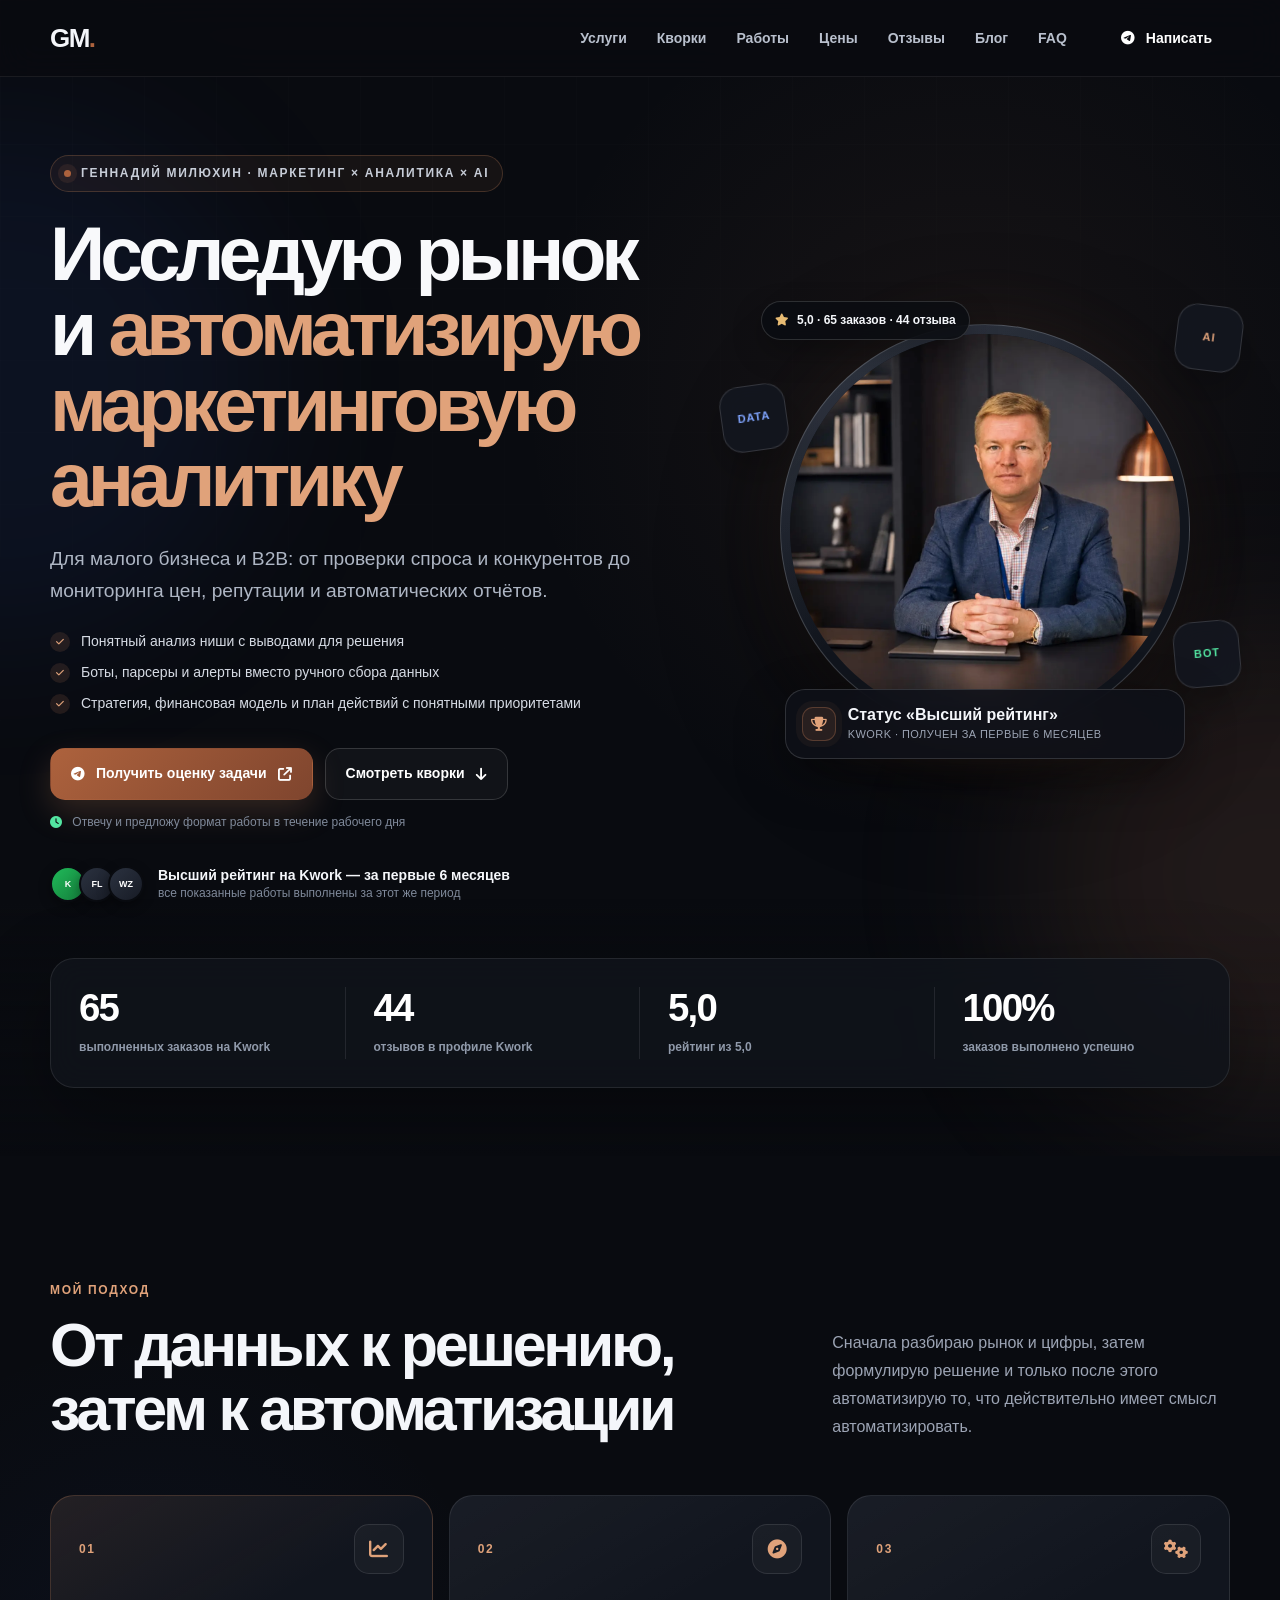
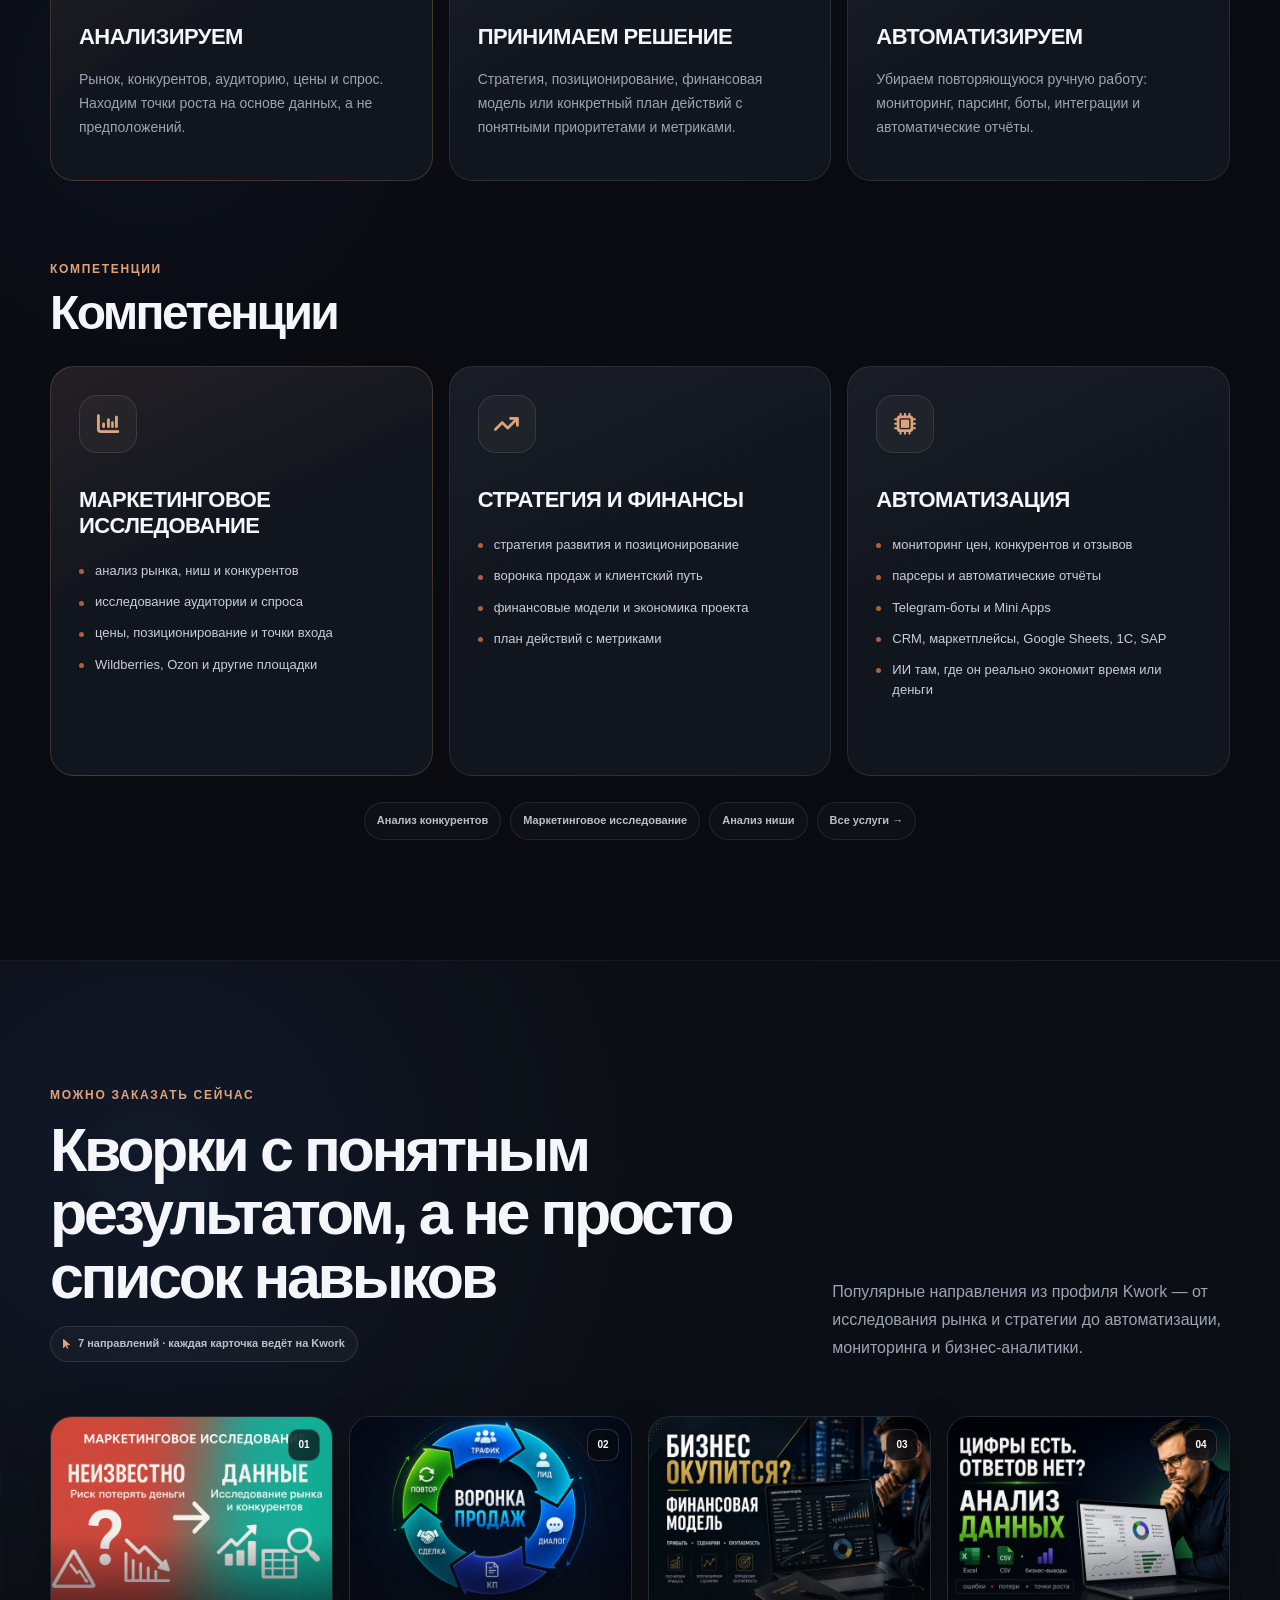
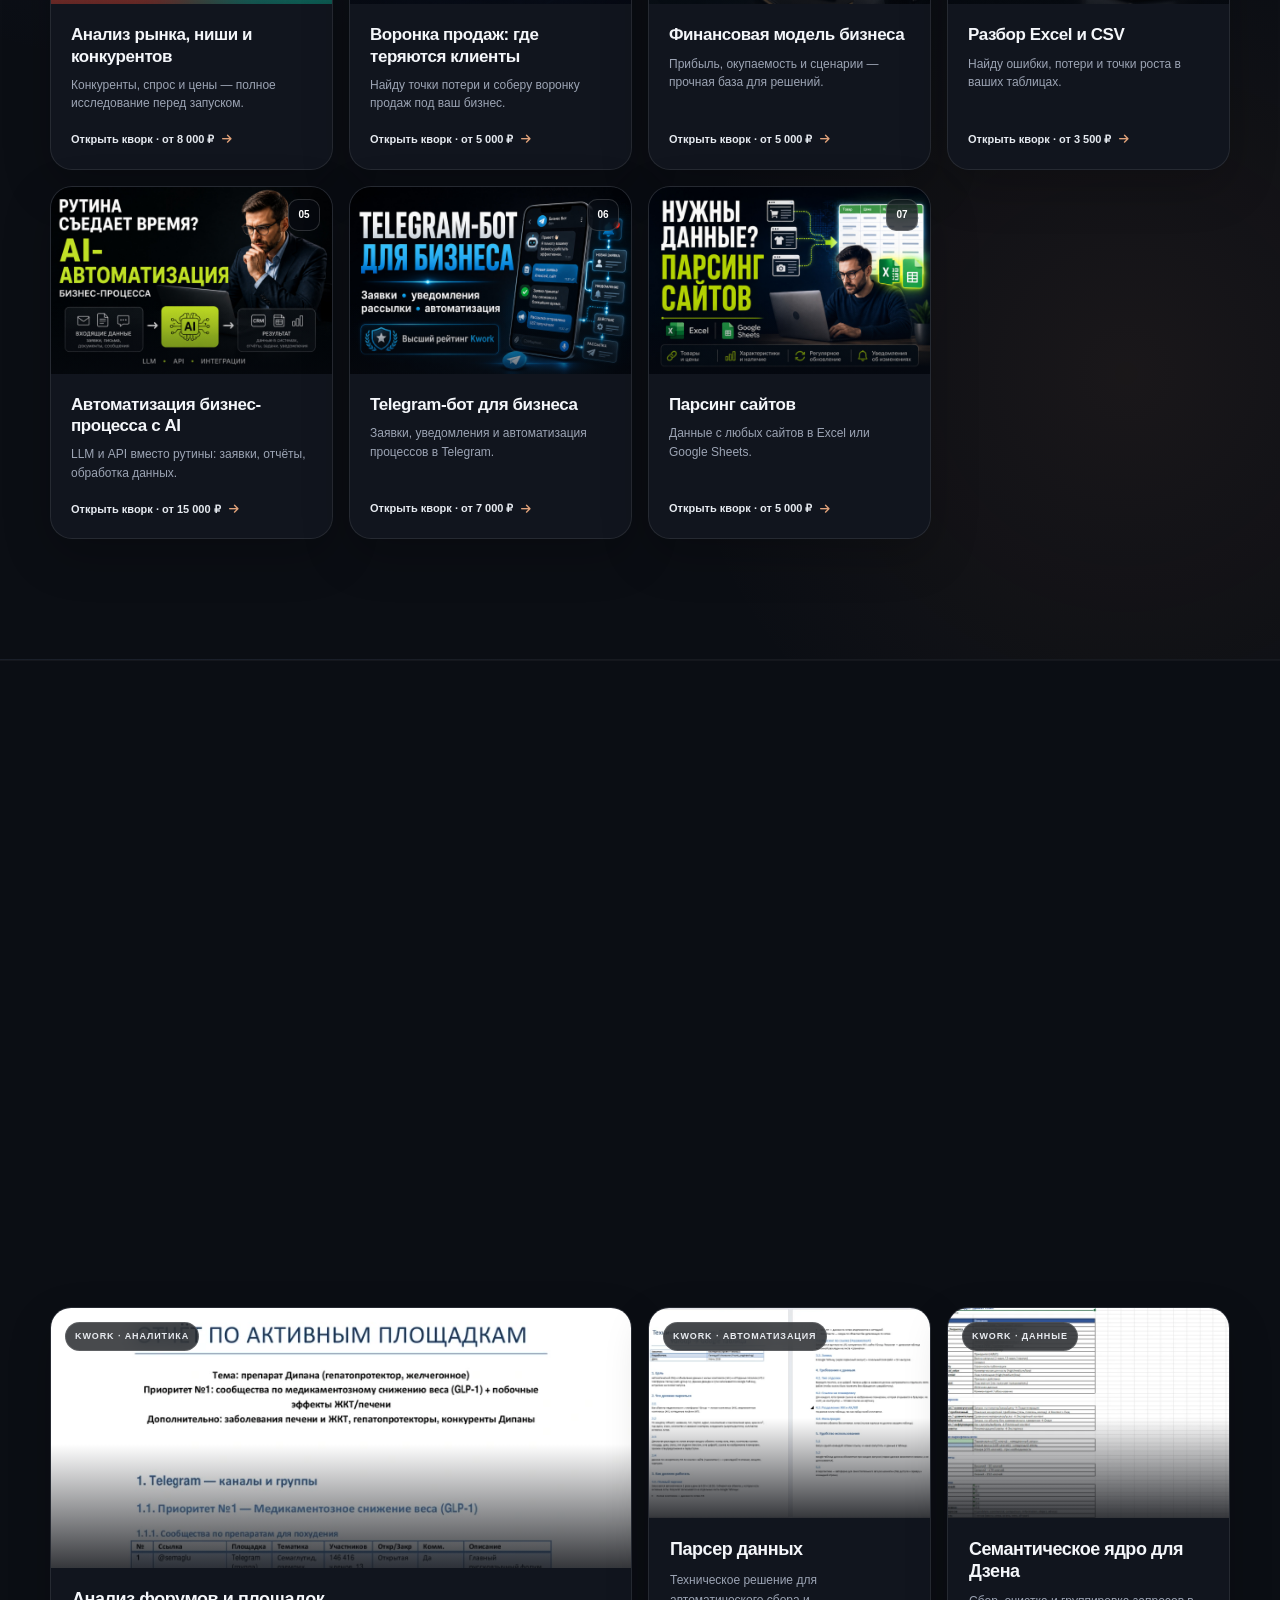
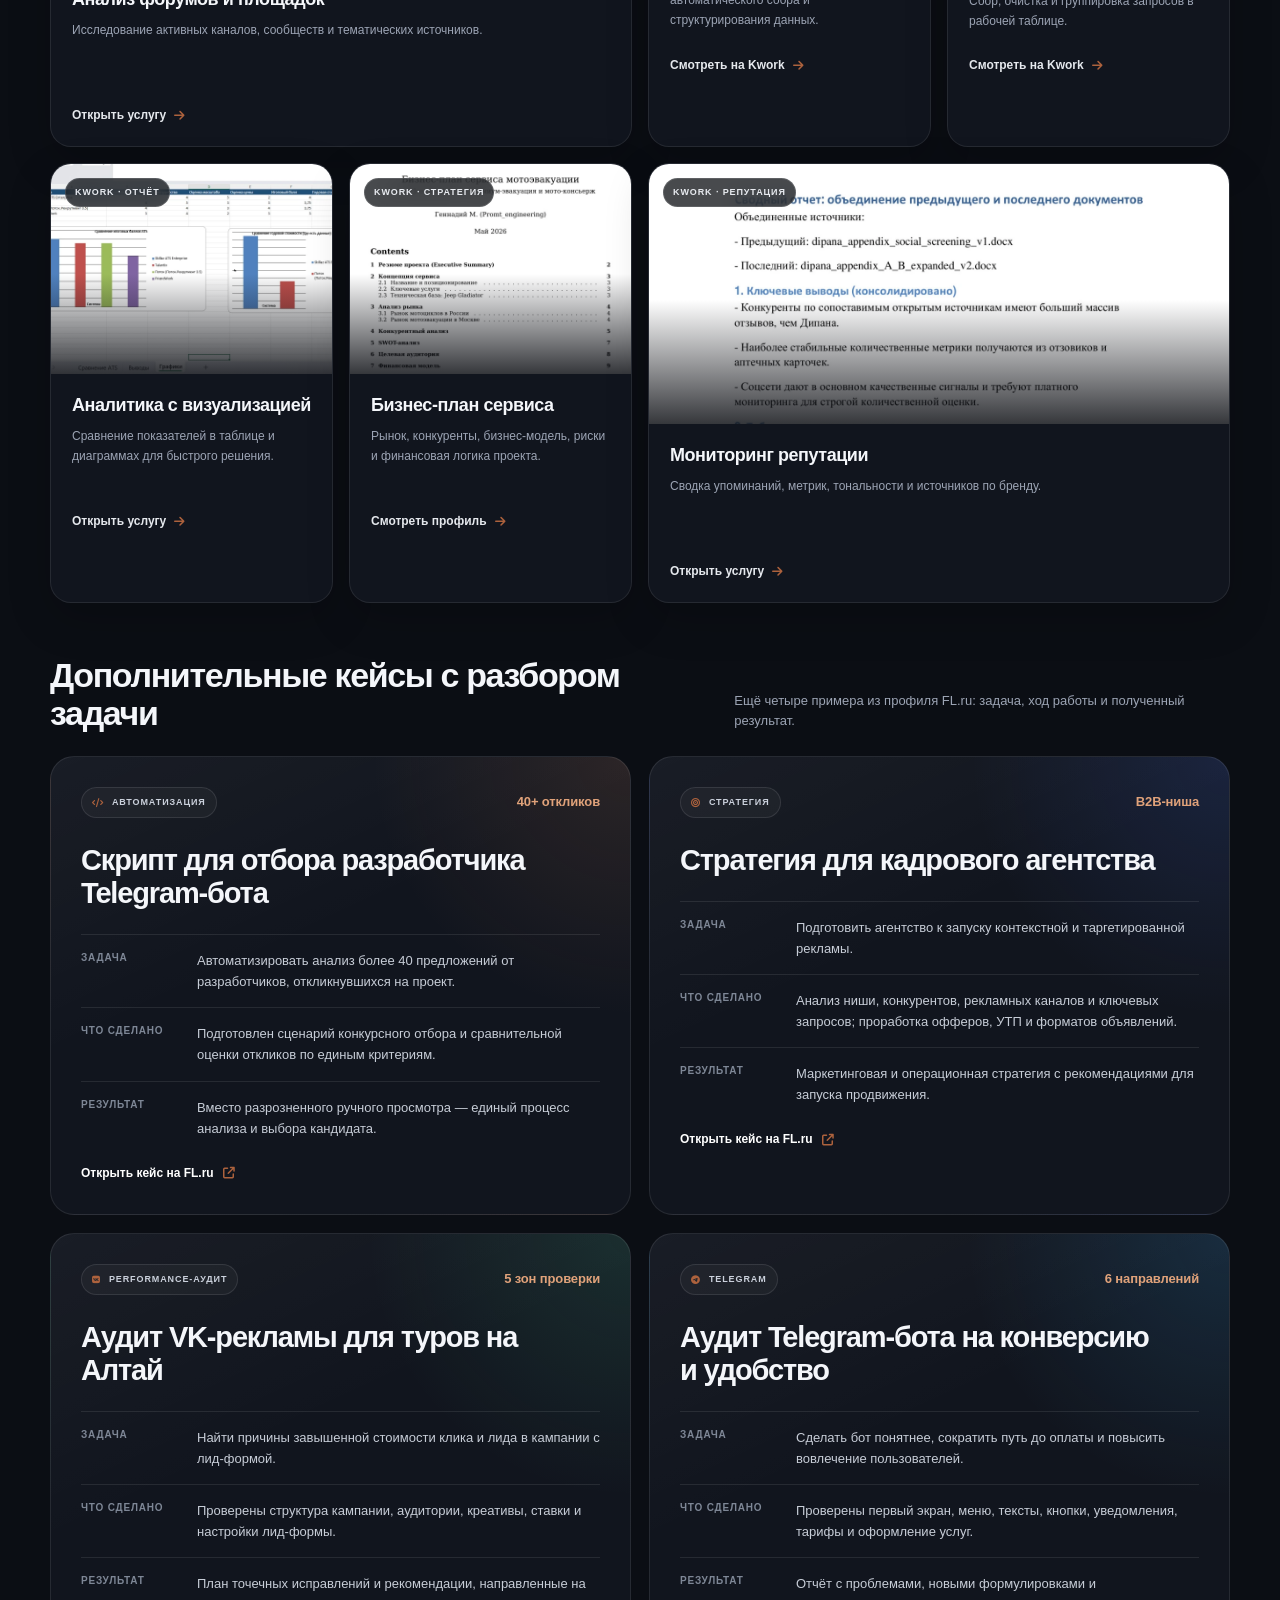
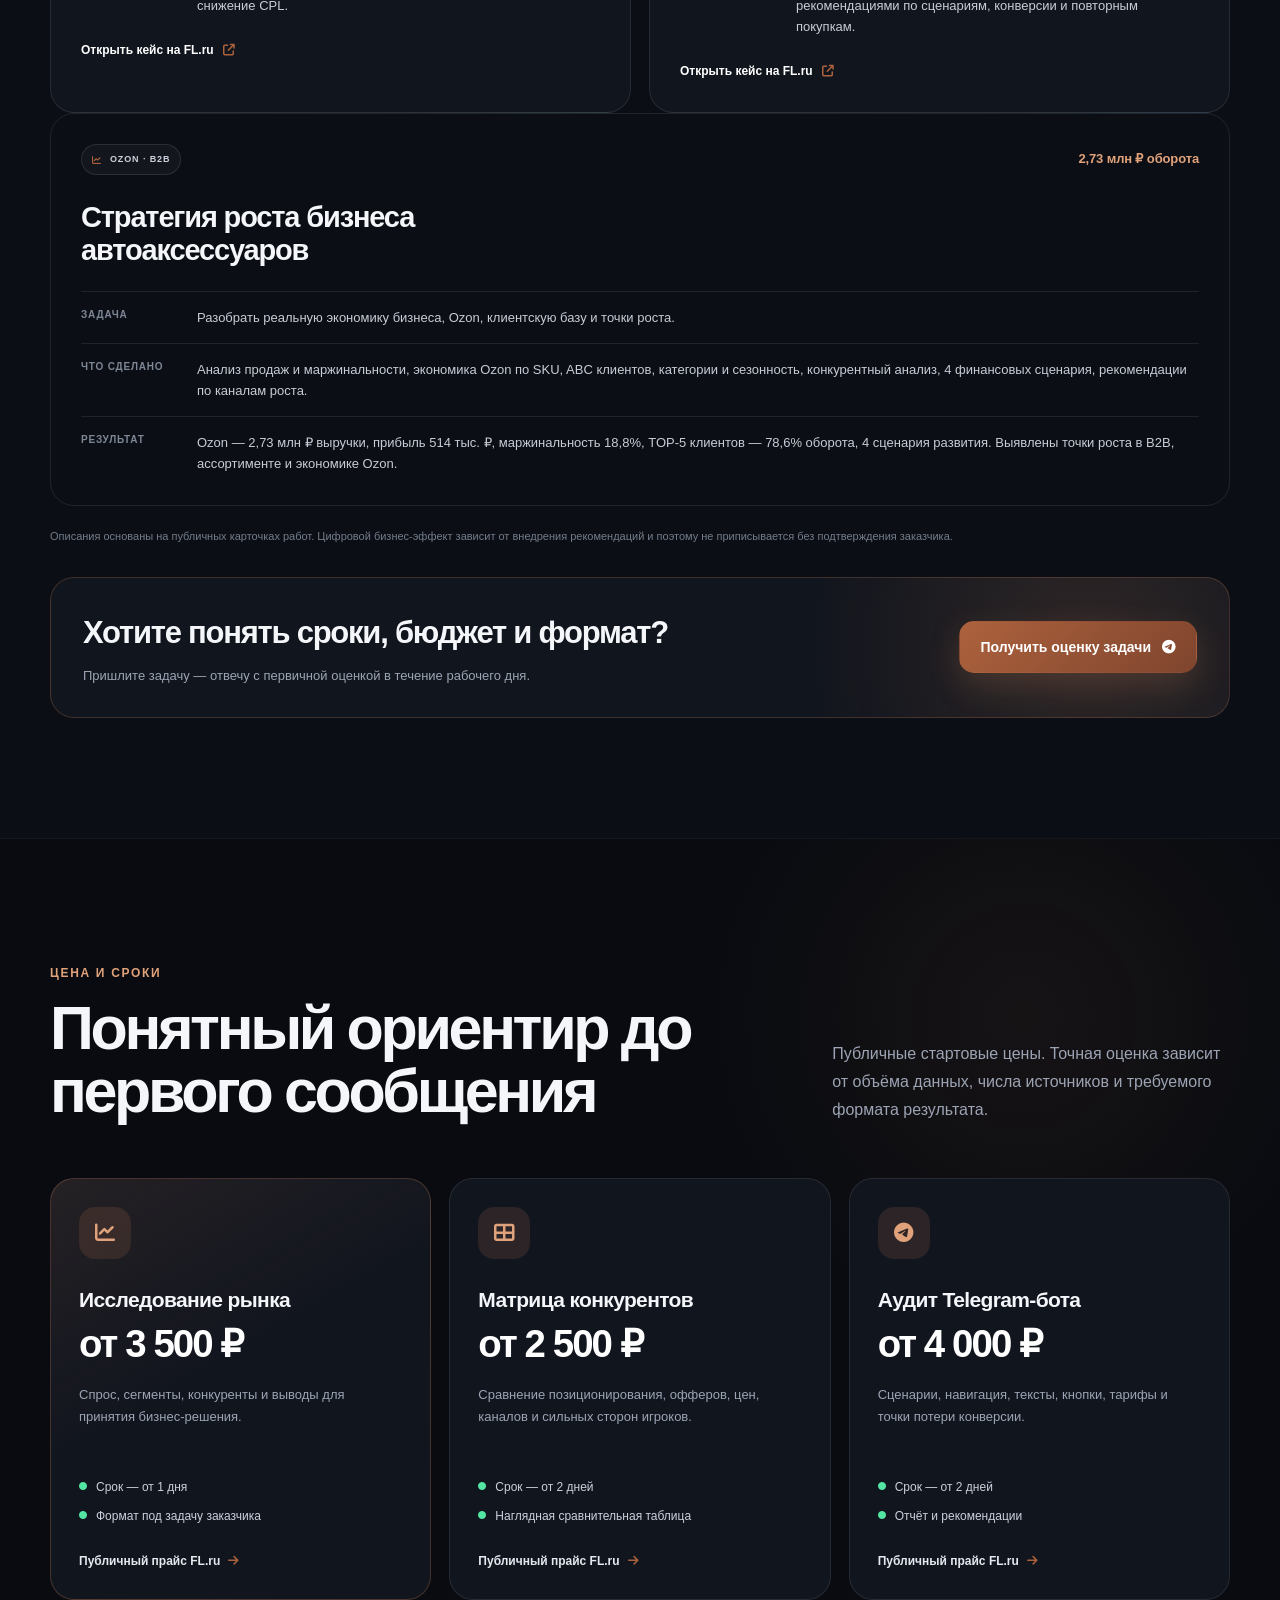
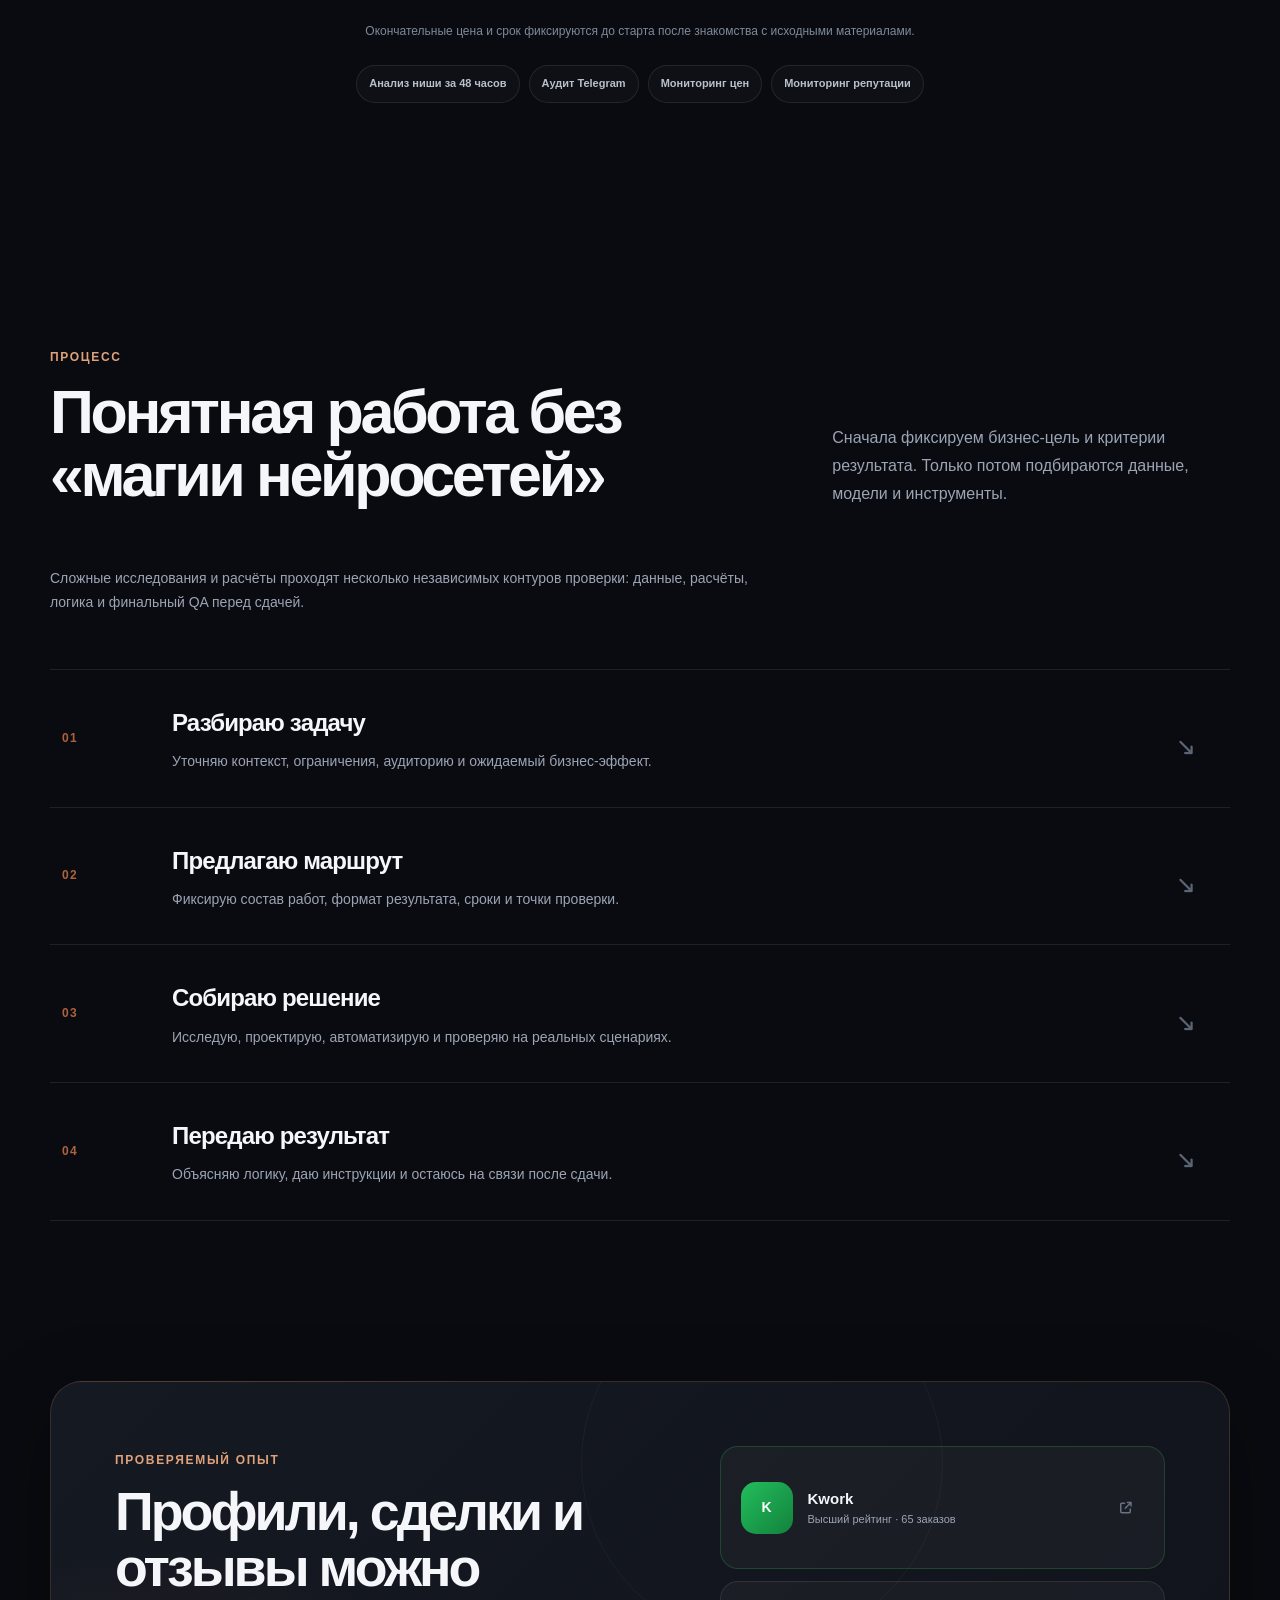
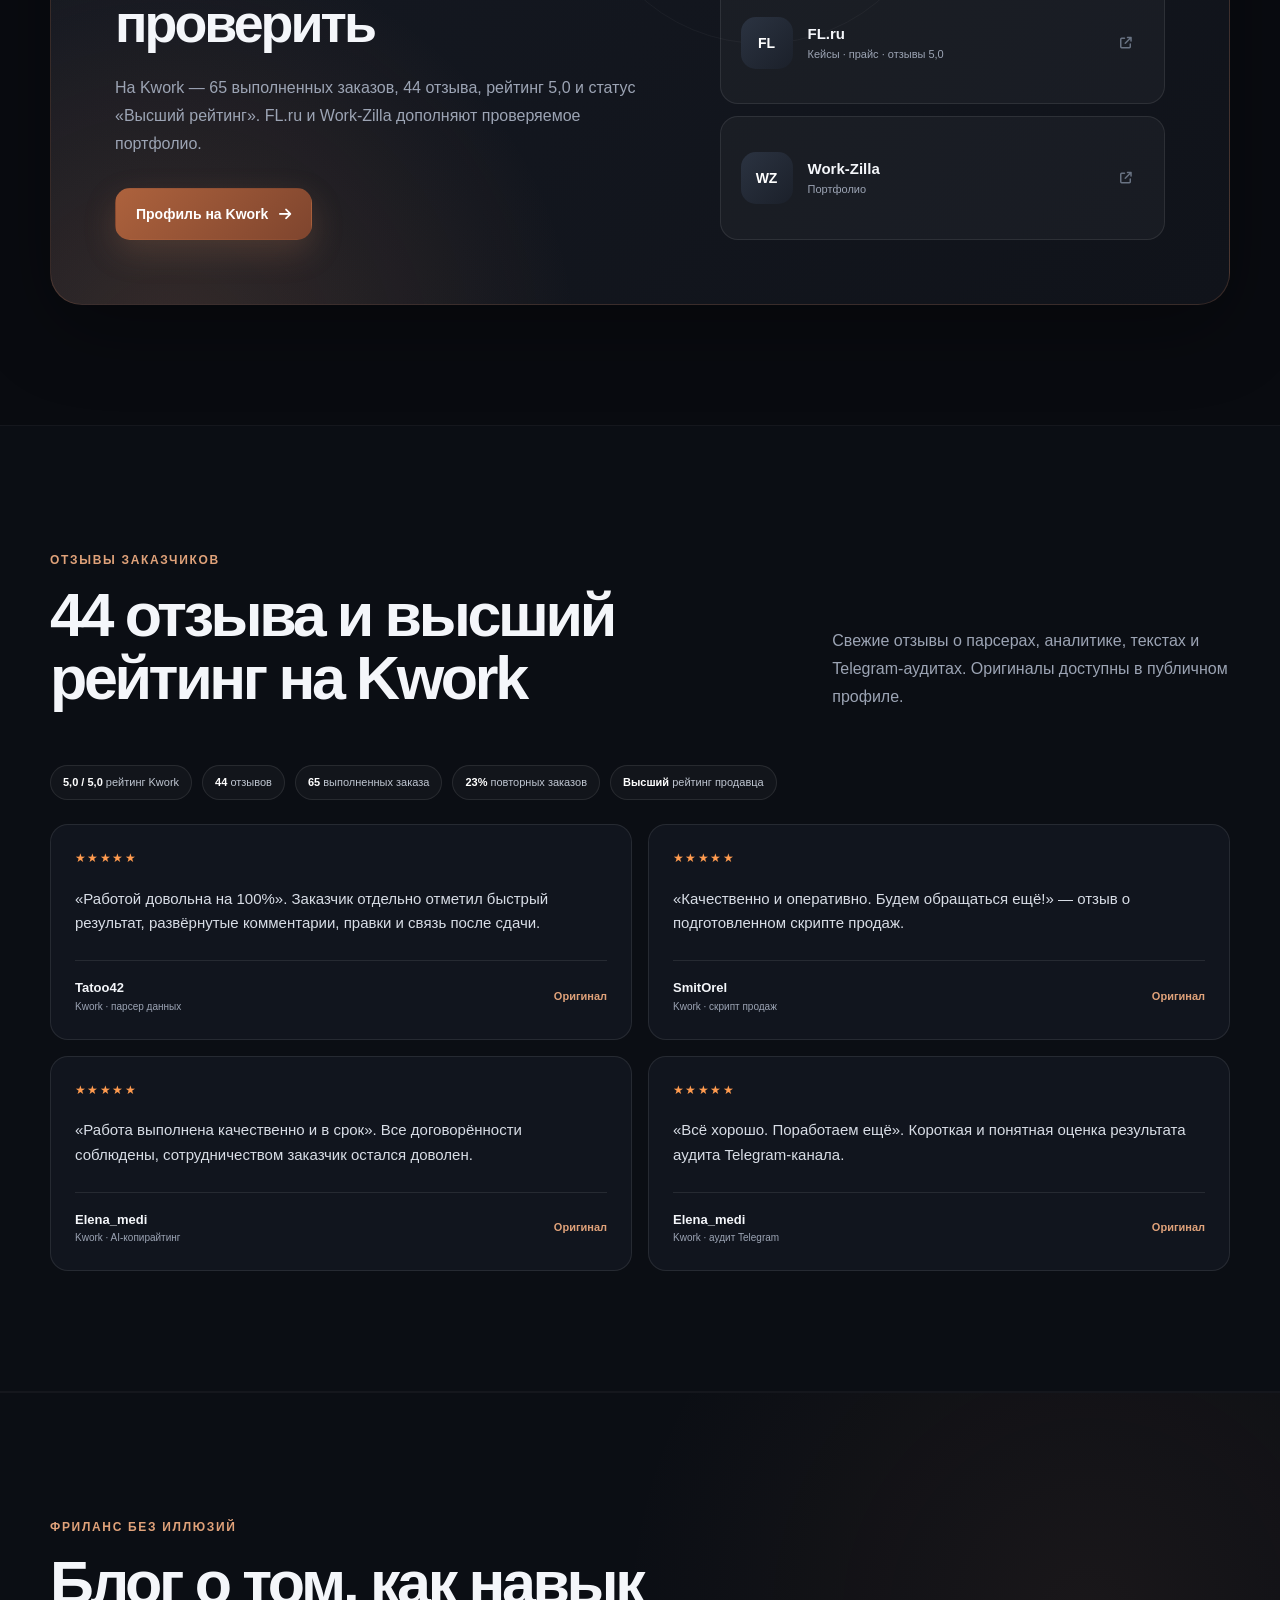
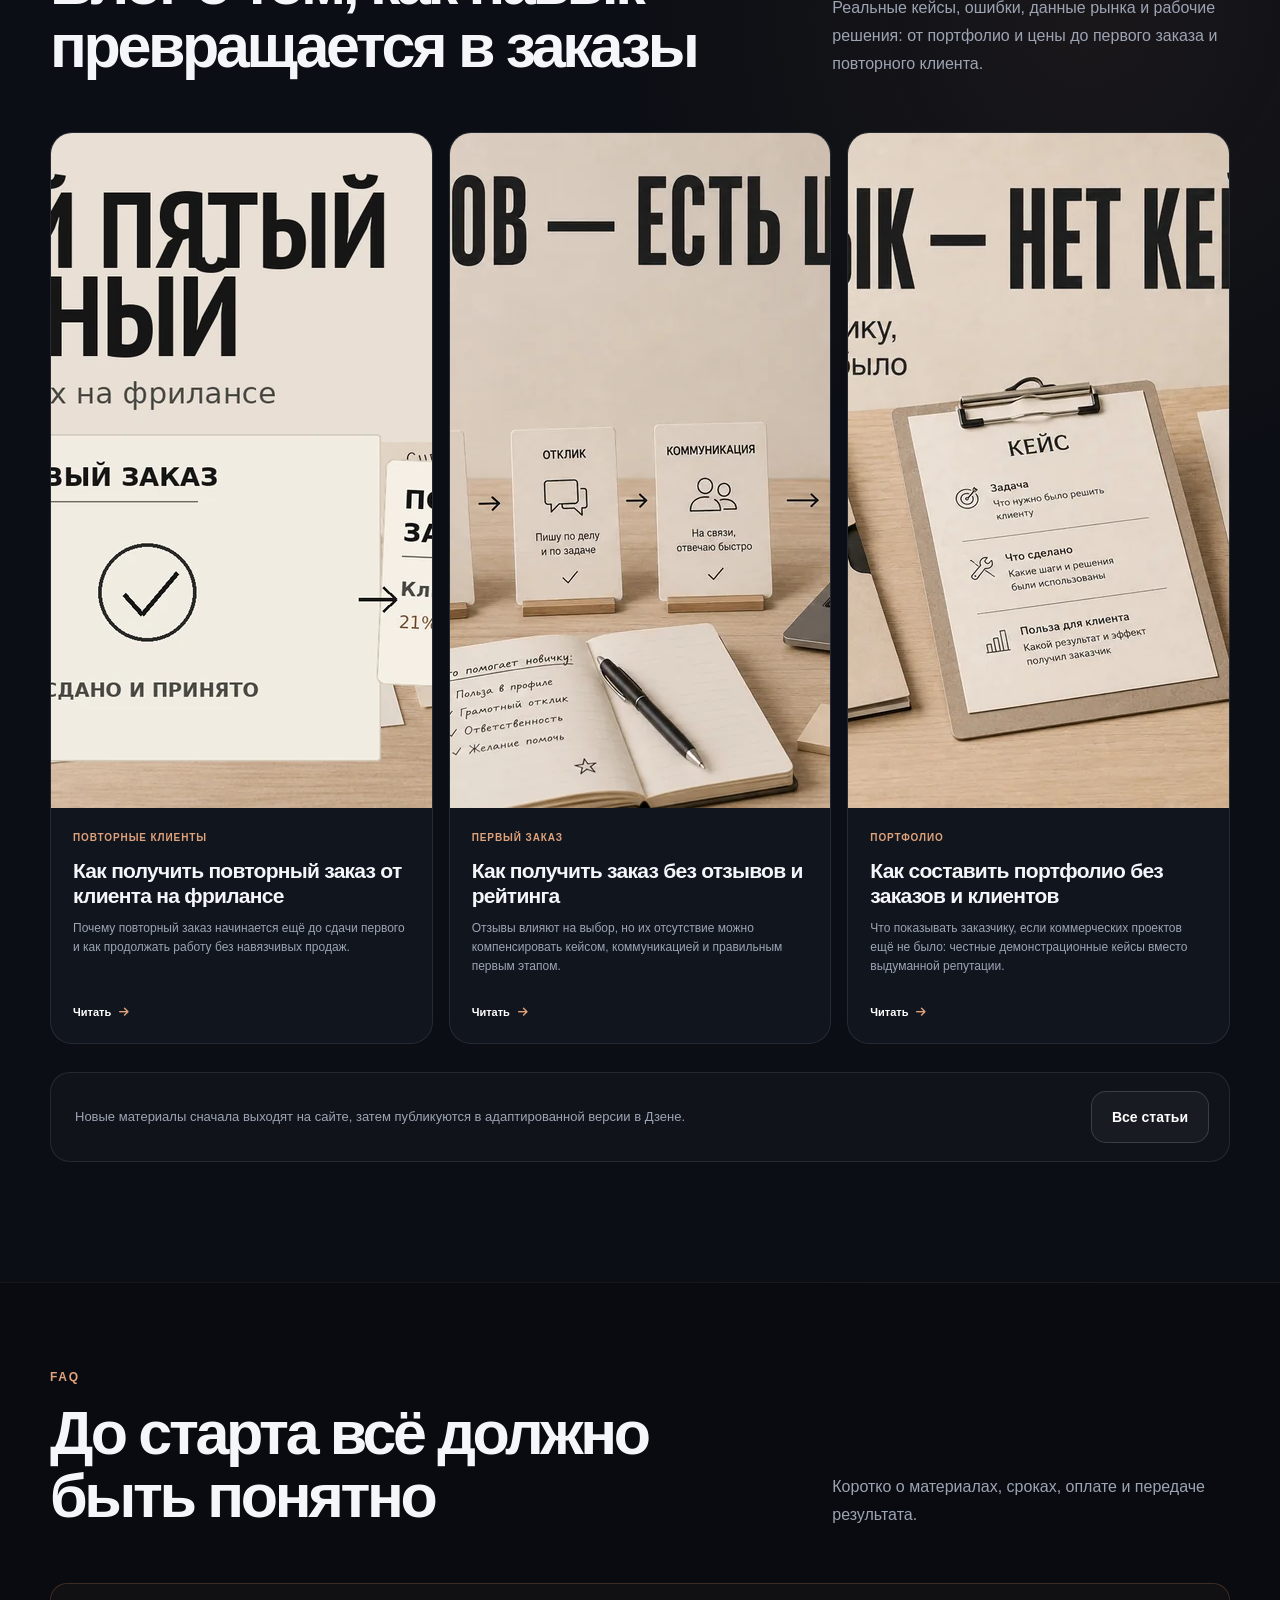
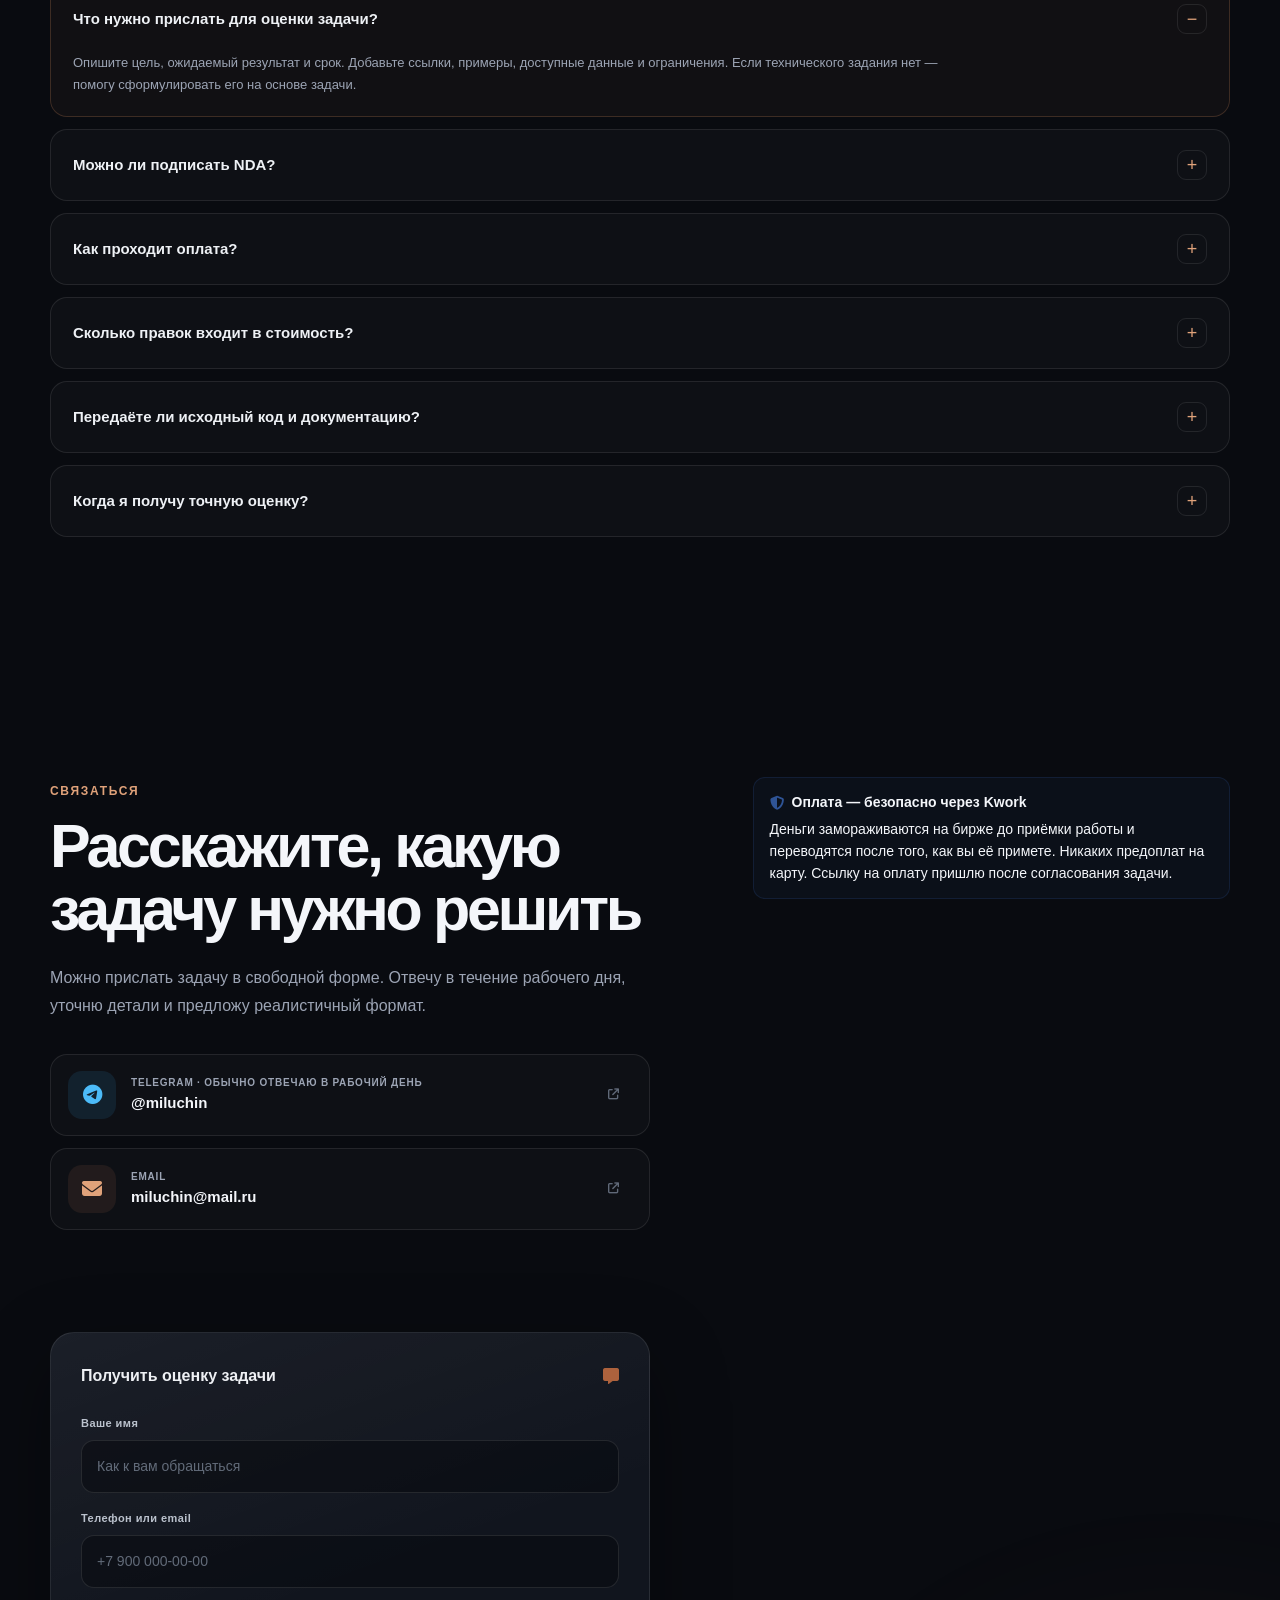
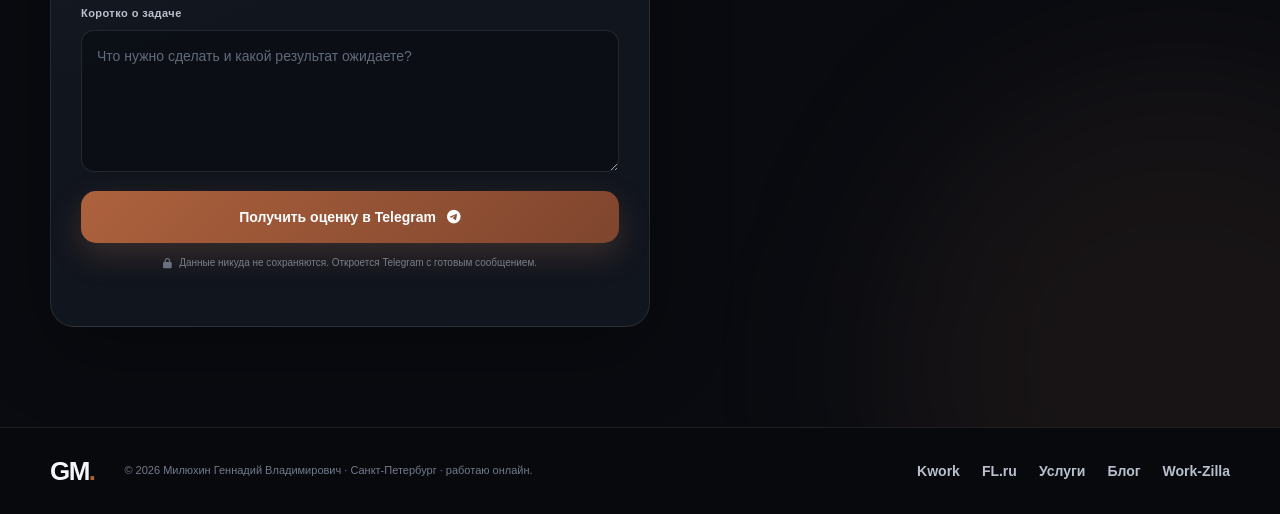
==== index.html @ 1085c8bd "milukhin.ru landing (GitHub Pages)" ====
<!DOCTYPE html>

<html lang="ru">
<head>
<meta charset="utf-8"/>
<meta content="width=device-width, initial-scale=1.0" name="viewport"/>
<link href="https://milukhin.ru/" rel="canonical"/>
<title>Геннадий Милюхин — маркетинговая аналитика и AI-автоматизация</title>
<meta content="Геннадий Милюхин, Санкт-Петербург: исследование рынка и автоматизация маркетинговой аналитики для малого бизнеса и B2B. Работаю онлайн по России." name="description"/>
<meta content="маркетолог аналитик, маркетинговое исследование, анализ конкурентов, анализ ниши, стратегия развития, финансовая модель, AI автоматизация, мониторинг цен, парсинг данных, Telegram боты" name="keywords"/>
<meta content="Милюхин Геннадий Владимирович" name="author"/>
<meta content="index, follow" name="robots"/>
<meta content="#090b10" name="theme-color"/>
<meta content="ru_RU" property="og:locale"/>
<meta content="website" property="og:type"/>
<meta content="Геннадий Милюхин — маркетинговая аналитика и AI-автоматизация" property="og:title"/>
<meta content="Исследую рынок, нахожу точки роста и автоматизирую сбор данных. Получите оценку задачи в течение рабочего дня." property="og:description"/>
<meta content="https://cdn-edge.kwork.ru/files/avatar/large/16/22369697-1.jpg?ver=1765003486" property="og:image"/>
<meta content="Геннадий Милюхин — маркетолог-аналитик и инженер по AI-автоматизации" property="og:image:alt"/>
<meta content="summary_large_image" name="twitter:card"/>
<meta content="Геннадий Милюхин — маркетинг и AI-автоматизация" name="twitter:title"/>
<meta content="Маркетинговые исследования, стратегия, финансовые модели и автоматизация для прикладных бизнес-задач." name="twitter:description"/>
<link href="data:image/svg+xml,%3Csvg xmlns='http://www.w3.org/2000/svg' viewBox='0 0 64 64'%3E%3Crect width='64' height='64' rx='16' fill='%230b0d12'/%3E%3Cpath d='M16 42V22h7.8l8.1 11.4L40 22h8v20h-7V31.8l-8.4 11.4h-1.7L23 31.9V42z' fill='%23f5f7fb'/%3E%3Ccircle cx='49' cy='17' r='6' fill='%23ad623d'/%3E%3C/svg%3E" rel="icon"/>
<link href="/vendor/fa/all.min.css" rel="stylesheet"/>
<!--
      Canonical и og:url добавляются автоматически после публикации по текущему
      HTTPS-адресу. Для аналитики укажите идентификаторы в SITE_ANALYTICS внизу.
    -->
<script type="application/ld+json">
{
  "@context": "https://schema.org",
  "@graph": [
    {
      "@type": "Person",
      "@id": "#gennady",
      "name": "Милюхин Геннадий Владимирович",
      "alternateName": "Геннадий М",
      "jobTitle": "Маркетолог-аналитик и инженер по AI-автоматизации",
      "email": "mailto:miluchin@mail.ru",
      "image": "https://cdn-edge.kwork.ru/files/avatar/large/16/22369697-1.jpg?ver=1765003486",
      "url": "https://milukhin.ru/",
      "homeLocation": {
        "@type": "Place",
        "name": "Санкт-Петербург"
      },
      "sameAs": [
        "https://kwork.ru/user/milukhin",
        "https://www.fl.ru/users/miluchin/portfolio/",
        "https://work-zilla.com/portfolio/XRFdPw?ref=9569496&sub=portfolio&tgref=9569496",
        "https://t.me/miluchin",
        "https://dzen.ru/id/6a1c74f768ef497e3aacd4bc"
      ],
      "knowsAbout": [
        "маркетинговая аналитика",
        "исследование рынка",
        "AI-автоматизация",
        "аудит Telegram",
        "мониторинг цен и репутации",
        "стратегия развития",
        "финансовое моделирование",
        "воронки продаж",
        "парсинг данных",
        "SEO-аналитика"
      ]
    },
    {
      "@type": "ProfessionalService",
      "@id": "#service",
      "name": "Маркетинговая аналитика и AI-автоматизация — Геннадий Милюхин",
      "provider": {"@id": "#gennady"},
      "url": "https://milukhin.ru/",
      "areaServed": "RU",
      "address": {
        "@type": "PostalAddress",
        "addressLocality": "Санкт-Петербург",
        "addressCountry": "RU"
      },
      "aggregateRating": {
        "@type": "AggregateRating",
        "ratingValue": "5.0",
        "bestRating": "5",
        "ratingCount": "44",
        "reviewCount": "44"
      },
      "priceRange": "₽₽",
      "serviceType": [
        "Анализ ниш и конкурентов",
        "Автоматизация маркетинговой аналитики",
        "Аудит Telegram",
        "Стратегия развития и финансовое моделирование",
        "Telegram-боты и Mini Apps",
        "Мониторинг цен и репутации",
        "Парсинг и сбор данных"
      ],
      "makesOffer": [
        {"@type": "Offer", "name": "Анализ конкурентов для бизнеса", "url": "https://milukhin.ru/services/competitor-analysis/"},
        {"@type": "Offer", "name": "Маркетинговое исследование рынка", "url": "https://milukhin.ru/services/marketing-research/"},
        {"@type": "Offer", "name": "Анализ ниши перед запуском", "url": "https://milukhin.ru/services/niche-analysis/"},
        {"@type": "Offer", "name": "Аудит Telegram-канала", "url": "https://kwork.ru/user/milukhin"},
        {"@type": "Offer", "name": "Мониторинг цен конкурентов", "url": "https://kwork.ru/user/milukhin"},
        {"@type": "Offer", "name": "Мониторинг репутации", "url": "https://kwork.ru/user/milukhin"}
      ]
    },
    {
      "@type": "WebSite",
      "@id": "#website",
      "url": "https://milukhin.ru/",
      "name": "Геннадий Милюхин — маркетинговая аналитика и AI-автоматизация",
      "description": "Исследую рынок, нахожу точки роста и автоматизирую сбор данных для малого бизнеса и B2B.",
      "inLanguage": "ru-RU",
      "publisher": {"@id": "#gennady"}
    }
  ]
}
    </script>
<style>:root{--bg:#090b10;--bg-soft:#0d1017;--panel:#11151e;--panel-strong:#151a24;--line:rgba(255,255,255,0.09);--line-strong:rgba(255,255,255,0.15);--text:#f4f6fa;--muted:#9ca4b4;--accent:#ad623d;--accent-deep:#7f452e;--accent-bright:#e0a27a;--accent-soft:rgba(201,130,89,0.14);--green:#53e6a2;--shell:1180px;--radius-xl:32px;--radius-lg:24px;--radius-md:18px;--shadow:0 24px 80px rgba(0,0,0,0.32);}*{box-sizing:border-box;}html{scroll-behavior:smooth;scroll-padding-top:88px;}body{margin:0;min-width:320px;overflow-x:hidden;background:var(--bg);color:var(--text);font-family:"Segoe UI Variable","Segoe UI",Inter,Arial,sans-serif;font-size:16px;line-height:1.6;text-rendering:optimizeLegibility;}body::selection{background:var(--accent);color:#fff;}a{color:inherit;text-decoration:none;}button,input,textarea{font:inherit;}button,a{-webkit-tap-highlight-color:transparent;}.shell{width:min(calc(100% - 40px),var(--shell));margin-inline:auto;}.skip-link{position:fixed;top:12px;left:12px;z-index:200;transform:translateY(-150%);border-radius:12px;background:#fff;color:#111;padding:12px 16px;font-weight:700;transition:transform 0.2s ease;}.skip-link:focus{transform:translateY(0);}.site-header{position:fixed;inset:0 0 auto;z-index:100;border-bottom:1px solid rgba(255,255,255,0.07);background:rgba(9,11,16,0.78);backdrop-filter:blur(18px);}.nav-wrap{min-height:76px;display:flex;align-items:center;gap:32px;}.brand{display:inline-flex;align-items:baseline;color:var(--text);font-size:26px;font-weight:850;letter-spacing:-0.06em;line-height:1;}.brand span{color:var(--accent);}.nav-links{display:flex;align-items:center;gap:30px;margin-left:auto;}.nav-links a,.footer-links a{position:relative;color:#b9c0cd;font-size:14px;font-weight:650;transition:color 0.25s ease;}.nav-links a::after,.footer-links a::after{position:absolute;right:0;bottom:-7px;left:0;height:1px;content:"";transform:scaleX(0);background:var(--accent);transform-origin:right;transition:transform 0.25s ease;}.nav-links a:hover,.footer-links a:hover{color:#fff;}.nav-links a:hover::after,.footer-links a:hover::after{transform:scaleX(1);transform-origin:left;}.menu-toggle{display:none;width:46px;height:46px;align-items:center;justify-content:center;border:1px solid var(--line);border-radius:14px;background:var(--panel);color:#fff;cursor:pointer;}.button{position:relative;isolation:isolate;min-height:52px;display:inline-flex;align-items:center;justify-content:center;gap:11px;overflow:hidden;border:1px solid transparent;border-radius:15px;padding:0 20px;color:#fff;font-size:14px;font-weight:750;cursor:pointer;transition:transform 0.25s ease,border-color 0.25s ease,background 0.25s ease,box-shadow 0.25s ease;}.button::before{position:absolute;z-index:-1;top:0;bottom:0;left:-45%;width:35%;content:"";transform:skewX(-18deg);background:linear-gradient( 90deg,transparent,rgba(255,255,255,0.22),transparent );transition:left 0.5s ease;}.button:hover::before{left:120%;}.button:hover{transform:translateY(-3px);}.button:focus-visible,.nav-links a:focus-visible,.contact-card:focus-visible,.work-card:focus-visible,.platform-card:focus-visible{outline:3px solid rgba(201,130,89,0.42);outline-offset:4px;}.button-primary{background:linear-gradient(135deg,var(--accent),var(--accent-deep));box-shadow:0 12px 32px rgba(201,130,89,0.22);}.button-primary:hover{box-shadow:0 16px 42px rgba(201,130,89,0.32);}.button-ghost{border-color:var(--line-strong);background:rgba(255,255,255,0.035);}.button-ghost:hover{border-color:rgba(201,130,89,0.5);background:var(--accent-soft);}.button-small{min-height:44px;padding-inline:17px;}.nav-cta{margin-left:4px;}.hero{position:relative;overflow:clip;min-height:100svh;padding:155px 0 68px;background:linear-gradient(180deg,rgba(9,11,16,0) 78%,var(--bg) 100%),radial-gradient(circle at 75% 35%,rgba(201,130,89,0.08),transparent 36%);}.hero-grid{position:absolute;inset:0;opacity:0.16;background-image:linear-gradient(rgba(255,255,255,0.065) 1px,transparent 1px),linear-gradient(90deg,rgba(255,255,255,0.065) 1px,transparent 1px);background-size:72px 72px;mask-image:linear-gradient(to bottom,black 0%,transparent 78%);}.hero-glow{position:absolute;border-radius:999px;filter:blur(1px);pointer-events:none;}.hero-glow-one{top:120px;left:-260px;width:520px;height:520px;background:rgba(58,106,255,0.075);filter:blur(80px);}.hero-glow-two{right:-230px;bottom:40px;width:480px;height:480px;background:rgba(201,130,89,0.12);filter:blur(90px);}.hero-layout{position:relative;z-index:1;display:grid;grid-template-columns:minmax(0,1.1fr) minmax(380px,0.9fr);align-items:center;gap:clamp(44px,7vw,100px);}.hero-copy{max-width:700px;}.eyebrow,.section-kicker{color:#c7cdd8;font-size:12px;font-weight:800;letter-spacing:0.14em;text-transform:uppercase;}.eyebrow{width:fit-content;display:inline-flex;align-items:center;gap:10px;border:1px solid rgba(201,130,89,0.26);border-radius:999px;background:rgba(201,130,89,0.07);padding:8px 13px;}.eyebrow-dot{width:7px;height:7px;border-radius:50%;background:var(--accent);box-shadow:0 0 0 6px rgba(201,130,89,0.1);}.hero h1{max-width:780px;margin:24px 0 0;color:#f8f9fb;font-size:clamp(46px,6vw,79px);font-weight:820;hyphens:auto;letter-spacing:-0.065em;line-height:0.98;overflow-wrap:break-word;}.hero h1 span{color:var(--accent-bright);}.hero-lead{max-width:650px;margin:26px 0 0;color:#aeb6c4;font-size:clamp(17px,1.5vw,20px);line-height:1.65;}.hero-results{max-width:650px;display:grid;gap:10px;margin:24px 0 0;padding:0;list-style:none;}.hero-results li{display:flex;align-items:flex-start;gap:11px;color:#d6dbe4;font-size:14px;line-height:1.5;}.hero-results i{width:20px;height:20px;display:grid;place-items:center;flex:0 0 auto;margin-top:1px;border-radius:50%;background:var(--accent-soft);color:var(--accent-bright);font-size:9px;}.hero-actions{display:flex;flex-wrap:wrap;gap:12px;margin-top:34px;}.response-note{margin:13px 0 0;color:#7f899a;font-size:12px;}.response-note i{margin-right:7px;color:var(--green);}.hero-proof{display:flex;align-items:center;gap:14px;margin-top:34px;}.avatars{display:flex;}.avatars span{width:36px;height:36px;display:grid;place-items:center;margin-left:-7px;border:2px solid var(--bg);border-radius:50%;background:linear-gradient(135deg,#2b3240,#171b25);color:#fff;font-size:9px;font-weight:850;box-shadow:0 4px 12px rgba(0,0,0,0.35);}.avatars span:first-child{margin-left:0;background:linear-gradient(135deg,#20ba59,#147d3b);}.hero-proof p{margin:0;display:flex;flex-direction:column;color:#7f899a;font-size:12px;line-height:1.4;}.hero-proof strong{color:#f5f7fb;font-size:14px;}.profile-stage{position:relative;min-height:500px;display:grid;place-items:center;}.stage-orbit{display:none;}.stage-orbit-one{width:450px;height:450px;animation:spin 34s linear infinite;}.stage-orbit-two{width:340px;height:340px;border-style:dashed;border-color:rgba(201,130,89,0.22);animation:spin-reverse 26s linear infinite;}.portrait-shell{position:relative;width:min(100%,410px);aspect-ratio:1 / 1;border:1px solid rgba(255,255,255,0.18);border-radius:50%;background:linear-gradient(145deg,rgba(255,255,255,0.07),transparent 52%),linear-gradient(160deg,#252b38,#11151d 60%);padding:9px;box-shadow:0 35px 110px rgba(0,0,0,0.55),0 0 70px rgba(201,130,89,0.09);}.portrait-shell::after{position:absolute;right:46px;bottom:-14px;left:46px;height:30px;content:"";border-radius:50%;background:rgba(201,130,89,0.26);filter:blur(20px);}.portrait-placeholder{position:relative;width:100%;height:100%;display:grid;place-items:center;overflow:hidden;border-radius:inherit;background:radial-gradient(circle at 50% 32%,rgba(201,130,89,0.16),transparent 28%),repeating-linear-gradient( 135deg,transparent 0 16px,rgba(255,255,255,0.018) 16px 17px ),#121721;}.portrait-photo{position:absolute;inset:0;z-index:2;width:100%;height:100%;object-fit:cover;object-position:center;filter:saturate(0.92) contrast(1.03);}.portrait-fallback{transform:translateY(20px);color:#727b8c;font-size:150px;filter:drop-shadow(0 20px 35px rgba(0,0,0,0.55));}.orbit-chip{position:absolute;z-index:3;width:66px;height:66px;display:grid;place-items:center;border:1px solid rgba(255,255,255,0.14);border-radius:20px;background:rgba(18,22,31,0.84);color:#fff;font-size:11px;font-weight:850;letter-spacing:0.08em;backdrop-filter:blur(14px);box-shadow:0 18px 45px rgba(0,0,0,0.3);}.orbit-ai{top:26px;right:-12px;color:var(--accent-bright);transform:rotate(7deg);}.orbit-data{top:106px;left:-18px;color:#80a5ff;transform:rotate(-8deg);}.orbit-bot{right:-10px;bottom:92px;color:var(--green);transform:rotate(-5deg);}.profile-card{position:absolute;z-index:4;bottom:20px;left:50%;width:min(400px,calc(100% - 40px));display:flex;align-items:center;gap:12px;transform:translateX(-50%);border:1px solid rgba(255,255,255,0.14);border-radius:20px;background:rgba(14,17,24,0.88);padding:14px 16px;backdrop-filter:blur(18px);box-shadow:0 18px 50px rgba(0,0,0,0.4);}.profile-online{width:12px;height:12px;flex:0 0 auto;border:3px solid #184130;border-radius:50%;background:var(--green);box-shadow:0 0 0 6px rgba(83,230,162,0.09);}.profile-online-static{width:34px;height:34px;display:grid;place-items:center;flex:0 0 auto;border:1px solid rgba(201,130,89,0.3);border-radius:11px;background:var(--accent-soft);color:var(--accent-bright);box-shadow:0 0 0 6px rgba(201,130,89,0.06);}.profile-online-static::before{content:"\f091";font-family:"Font Awesome 6 Free";font-size:14px;font-weight:900;}.profile-card div{display:flex;flex-direction:column;min-width:0;}.profile-card strong{font-size:16px;line-height:1.35;}.profile-card span:last-child{overflow:hidden;color:var(--muted);font-size:11px;letter-spacing:0.04em;text-overflow:ellipsis;text-transform:uppercase;white-space:nowrap;}.profile-rating{position:absolute;z-index:5;top:22px;left:22px;display:inline-flex;align-items:center;gap:8px;border:1px solid rgba(255,255,255,0.14);border-radius:999px;background:rgba(10,13,18,0.82);padding:9px 13px;color:#f4f6fa;font-size:12px;font-weight:800;backdrop-filter:blur(14px);box-shadow:0 12px 30px rgba(0,0,0,0.28);}.profile-rating i{color:#e7bb73;}.stats-panel{position:relative;z-index:2;display:grid;grid-template-columns:repeat(4,1fr);margin-top:56px;border:1px solid var(--line);border-radius:var(--radius-lg);background:rgba(16,20,28,0.82);backdrop-filter:blur(16px);box-shadow:var(--shadow);}.stat{position:relative;min-height:128px;display:flex;flex-direction:column;justify-content:center;padding:22px 28px;}.stat:not(:last-child)::after{position:absolute;top:28px;right:0;bottom:28px;width:1px;content:"";background:var(--line);}.stat strong{color:#fff;font-size:clamp(31px,3vw,42px);font-weight:820;letter-spacing:-0.045em;line-height:1;}.stat span{margin-top:10px;color:#909aaa;font-size:12px;font-weight:650;}.section{position:relative;padding:120px 0;}.section-heading{display:grid;grid-template-columns:minmax(0,1.2fr) minmax(280px,0.65fr);align-items:end;gap:48px;margin-bottom:54px;}.section-kicker{display:inline-block;margin-bottom:14px;color:var(--accent-bright);}.section h2{max-width:780px;margin:0;font-size:clamp(36px,4.8vw,61px);font-weight:790;letter-spacing:-0.055em;line-height:1.04;}.section-heading > p,.platform-copy > p,.contact-copy > p{margin:0;color:var(--muted);font-size:16px;line-height:1.75;}.services{background:radial-gradient(circle at 12% 38%,rgba(51,93,198,0.07),transparent 25%),var(--bg);}.expertise-grid{display:grid;grid-template-columns:repeat(3,1fr);gap:18px;}.expertise-card{position:relative;min-height:440px;overflow:hidden;border:1px solid var(--line);border-radius:var(--radius-lg);background:linear-gradient(155deg,rgba(255,255,255,0.04),transparent 45%),var(--panel);padding:30px;transition:transform 0.3s ease,border-color 0.3s ease,box-shadow 0.3s ease;}.expertise-card::after{position:absolute;right:-70px;bottom:-100px;width:220px;height:220px;content:"";border-radius:50%;background:rgba(74,111,255,0.09);filter:blur(45px);}.expertise-card:hover{transform:translateY(-7px);border-color:rgba(255,255,255,0.17);box-shadow:0 28px 70px rgba(0,0,0,0.28);}.expertise-featured{border-color:rgba(201,130,89,0.25);background:linear-gradient(155deg,rgba(201,130,89,0.11),transparent 43%),var(--panel);}.expertise-featured::after{background:rgba(201,130,89,0.18);}.expertise-top{display:flex;align-items:flex-start;justify-content:space-between;}.card-number{color:#646d7b;font-size:12px;font-weight:800;letter-spacing:0.13em;}.icon-box{width:66px;height:66px;display:grid;place-items:center;border:1px solid rgba(255,255,255,0.1);border-radius:20px;background:rgba(255,255,255,0.035);color:var(--accent-bright);font-size:25px;}.expertise-card h3{max-width:260px;margin:74px 0 13px;font-size:26px;letter-spacing:-0.035em;line-height:1.15;}.expertise-card > p{margin:0;color:var(--muted);font-size:14px;line-height:1.7;}.expertise-card ul{position:absolute;right:30px;bottom:28px;left:30px;display:grid;gap:10px;margin:0;padding:0;list-style:none;}.expertise-card li{display:flex;align-items:center;gap:9px;color:#c8ced8;font-size:13px;}.expertise-card li::before{width:5px;height:5px;flex:0 0 auto;border-radius:50%;background:var(--accent);content:"";}.kworks-showcase{overflow:hidden;border-block:1px solid rgba(255,255,255,0.05);background:radial-gradient(circle at 12% 16%,rgba(69,107,199,0.11),transparent 32%),radial-gradient(circle at 88% 78%,rgba(201,130,89,0.08),transparent 30%),#0b0e14;}.kwork-showcase-note{display:inline-flex;align-items:center;gap:8px;width:fit-content;margin-top:17px;border:1px solid rgba(255,255,255,0.1);border-radius:999px;background:rgba(255,255,255,0.035);padding:8px 12px;color:#b9c1cf;font-size:11px;font-weight:700;}.kwork-showcase-note i{color:var(--accent-bright);}.kwork-offers-grid{display:grid;grid-template-columns:repeat(4,minmax(0,1fr));gap:16px;}.kwork-offer{min-width:0;overflow:hidden;border:1px solid var(--line);border-radius:22px;background:#11151e;box-shadow:0 16px 48px rgba(0,0,0,0.22);transition:transform 0.32s ease,border-color 0.32s ease,box-shadow 0.32s ease;}.kwork-offer:hover{transform:translateY(-8px);border-color:rgba(255,255,255,0.2);box-shadow:0 28px 68px rgba(0,0,0,0.4);}.kwork-offer-visual{position:relative;overflow:hidden;aspect-ratio:3 / 2;background:#111722;}.kwork-offer-visual img{width:100%;height:100%;display:block;border-radius:0;object-fit:cover;transition:transform 0.5s ease,filter 0.5s ease;}.kwork-offer:hover .kwork-offer-visual img{transform:scale(1.045);filter:saturate(1.07);}.kwork-offer-visual::after{position:absolute;inset:auto 0 0;height:38%;content:"";background:linear-gradient(to top,rgba(8,11,17,0.54),transparent);pointer-events:none;}.kwork-offer-index{position:absolute;z-index:2;top:12px;right:12px;width:32px;height:32px;display:grid;place-items:center;border:1px solid rgba(255,255,255,0.16);border-radius:10px;background:rgba(8,11,17,0.72);color:#fff;font-size:10px;font-weight:850;backdrop-filter:blur(10px);}.kwork-offer-copy{min-height:164px;display:flex;flex-direction:column;padding:20px;}.kwork-offer-copy h3{margin:0;font-size:17px;letter-spacing:-0.025em;line-height:1.25;}.kwork-offer-copy p{margin:9px 0 18px;color:var(--muted);font-size:12px;line-height:1.55;}.kwork-offer-link{display:inline-flex;align-items:center;gap:8px;margin-top:auto;color:#e6eaf0;font-size:11px;font-weight:780;}.kwork-offer-link i{color:var(--accent-bright);transition:transform 0.25s ease;}.kwork-offer:hover .kwork-offer-link i{transform:translateX(4px);}.kwork-showcase-footer{display:flex;align-items:center;justify-content:space-between;gap:22px;margin-top:28px;border:1px solid rgba(255,255,255,0.08);border-radius:20px;background:rgba(255,255,255,0.026);padding:18px 20px 18px 24px;}.kwork-showcase-footer p{margin:0;color:var(--muted);font-size:13px;}.portfolio{border-block:1px solid rgba(255,255,255,0.04);background:#0b0e14;}.work-grid{display:grid;grid-template-columns:repeat(4,1fr);gap:16px;}.work-card{min-width:0;overflow:hidden;border:1px solid var(--line);border-radius:21px;background:var(--panel);box-shadow:0 16px 44px rgba(0,0,0,0.18);transition:transform 0.32s ease,border-color 0.32s ease,box-shadow 0.32s ease;}.work-card:hover{transform:translateY(-8px);border-color:rgba(255,255,255,0.18);box-shadow:0 28px 65px rgba(0,0,0,0.35);}.work-visual{position:relative;height:190px;display:grid;place-items:center;overflow:hidden;background:radial-gradient(circle at 50% 48%,var(--card-glow),transparent 37%),linear-gradient(140deg,var(--card-bg-a),var(--card-bg-b));}.work-mesh{position:absolute;inset:0;opacity:0.35;background-image:linear-gradient(rgba(255,255,255,0.08) 1px,transparent 1px),linear-gradient(90deg,rgba(255,255,255,0.08) 1px,transparent 1px);background-size:32px 32px;mask-image:radial-gradient(circle at center,black,transparent 78%);}.work-visual > i{position:relative;z-index:1;color:var(--card-icon);font-size:62px;filter:drop-shadow(0 18px 30px rgba(0,0,0,0.28));transition:transform 0.35s ease;}.work-card:hover .work-visual > i{transform:translateY(-5px) scale(1.07) rotate(-3deg);}.work-visual > span{position:absolute;top:14px;left:14px;border:1px solid rgba(255,255,255,0.13);border-radius:999px;background:rgba(9,11,16,0.45);padding:6px 9px;color:#e8ebf0;font-size:9px;font-weight:800;letter-spacing:0.1em;text-transform:uppercase;backdrop-filter:blur(10px);}.tone-violet{--card-bg-a:#1a1530;--card-bg-b:#0c1018;--card-glow:rgba(155,100,255,0.32);--card-icon:#b894ff;}.tone-blue{--card-bg-a:#111d34;--card-bg-b:#0d1119;--card-glow:rgba(79,137,255,0.3);--card-icon:#79a4ff;}.tone-orange{--card-bg-a:#29170e;--card-bg-b:#0e1015;--card-glow:rgba(201,130,89,0.31);--card-icon:#d99468;}.tone-pink{--card-bg-a:#2b1221;--card-bg-b:#0f1016;--card-glow:rgba(255,78,159,0.3);--card-icon:#ff77b4;}.tone-cyan{--card-bg-a:#0e2428;--card-bg-b:#0d1117;--card-glow:rgba(50,211,215,0.28);--card-icon:#70e6e3;}.tone-sky{--card-bg-a:#102330;--card-bg-b:#0d1118;--card-glow:rgba(55,168,234,0.32);--card-icon:#62c7ff;}.tone-green{--card-bg-a:#10241e;--card-bg-b:#0d1117;--card-glow:rgba(64,226,151,0.28);--card-icon:#64e7aa;}.tone-amber{--card-bg-a:#29200d;--card-bg-b:#0e1015;--card-glow:rgba(240,184,55,0.3);--card-icon:#f2c359;}.work-copy{min-height:242px;display:flex;flex-direction:column;padding:24px;}.work-copy h3{margin:0;font-size:20px;letter-spacing:-0.025em;line-height:1.18;}.work-copy p{margin:12px 0 22px;color:var(--muted);font-size:13px;line-height:1.68;}.work-link{display:inline-flex;align-items:center;gap:8px;margin-top:auto;color:#e5e8ed;font-size:12px;font-weight:750;}.work-link i{color:var(--accent);transition:transform 0.25s ease;}.work-card:hover .work-link i{transform:translateX(5px);}.portfolio-more{display:flex;align-items:center;justify-content:space-between;gap:24px;margin-top:32px;border:1px solid var(--line);border-radius:var(--radius-md);background:rgba(255,255,255,0.025);padding:18px 20px 18px 24px;}.portfolio-more p{margin:0;color:var(--muted);font-size:14px;}.kwork-proof-strip{display:grid;grid-template-columns:minmax(0,1.2fr) repeat(3,minmax(120px,0.42fr));align-items:stretch;gap:12px;margin-bottom:34px;}.kwork-rank,.kwork-proof-number{border:1px solid var(--line);border-radius:20px;background:linear-gradient(145deg,rgba(255,255,255,0.035),transparent),var(--panel);padding:20px;}.kwork-rank{display:flex;align-items:center;gap:16px;border-color:rgba(201,130,89,0.28);background:radial-gradient(circle at 5% 50%,rgba(201,130,89,0.16),transparent 42%),var(--panel);}.kwork-rank i{width:50px;height:50px;display:grid;place-items:center;flex:0 0 auto;border-radius:16px;background:var(--accent-soft);color:var(--accent-bright);font-size:20px;}.kwork-rank div,.kwork-proof-number{display:flex;flex-direction:column;}.kwork-rank strong{font-size:18px;line-height:1.25;}.kwork-rank span,.kwork-proof-number span{margin-top:5px;color:var(--muted);font-size:11px;line-height:1.45;}.kwork-proof-number strong{color:#fff;font-size:28px;letter-spacing:-0.04em;line-height:1;}.kwork-gallery{margin-bottom:54px;}.kwork-gallery .work-card{display:flex;flex-direction:column;}.kwork-gallery .work-card:nth-child(1),.kwork-gallery .work-card:nth-child(6),.kwork-gallery .work-card:nth-child(7),.kwork-gallery .work-card:nth-child(8){grid-column:span 2;}.kwork-gallery .work-visual{height:210px;background:#e8ebf1;}.kwork-gallery .work-card:nth-child(1) .work-visual,.kwork-gallery .work-card:nth-child(6) .work-visual{height:260px;}.work-visual-image{width:100%;height:100%;display:block;object-fit:cover;object-position:center;transition:transform 0.5s ease,filter 0.5s ease;}.work-card:hover .work-visual-image{transform:scale(1.035);filter:contrast(1.03);}.kwork-gallery .work-visual::after{position:absolute;inset:auto 0 0;height:48%;content:"";background:linear-gradient(to top,rgba(9,11,16,0.82),transparent);pointer-events:none;}.kwork-gallery .work-visual > span{z-index:2;background:rgba(9,11,16,0.74);}.kwork-gallery .work-copy{min-height:178px;padding:21px;}.kwork-gallery .work-copy h3{font-size:18px;}.kwork-gallery .work-copy p{margin:9px 0 18px;font-size:12px;}.portfolio-subheading{display:flex;align-items:end;justify-content:space-between;gap:24px;margin:0 0 24px;}.portfolio-subheading h3{margin:0;font-size:clamp(24px,3vw,34px);letter-spacing:-0.04em;line-height:1.1;}.portfolio-subheading p{max-width:500px;margin:0;color:var(--muted);font-size:13px;}.case-grid{display:grid;grid-template-columns:repeat(2,minmax(0,1fr));gap:18px;}.case-card{position:relative;min-width:0;overflow:hidden;border:1px solid var(--line);border-radius:var(--radius-lg);background:radial-gradient(circle at 100% 0,var(--case-glow),transparent 35%),linear-gradient(155deg,rgba(255,255,255,0.035),transparent 42%),var(--panel);padding:30px;transition:transform 0.3s ease,border-color 0.3s ease,box-shadow 0.3s ease;}.case-card:hover{transform:translateY(-6px);border-color:rgba(255,255,255,0.18);box-shadow:0 28px 70px rgba(0,0,0,0.3);}.case-card:nth-child(1){--case-glow:rgba(201,130,89,0.14);}.case-card:nth-child(2){--case-glow:rgba(80,124,255,0.14);}.case-card:nth-child(3){--case-glow:rgba(91,226,169,0.12);}.case-card:nth-child(4){--case-glow:rgba(63,181,255,0.14);}.case-top{display:flex;align-items:center;justify-content:space-between;gap:18px;}.case-label{display:inline-flex;align-items:center;gap:8px;border:1px solid rgba(255,255,255,0.1);border-radius:999px;background:rgba(255,255,255,0.035);padding:7px 10px;color:#cbd1dc;font-size:9px;font-weight:800;letter-spacing:0.1em;text-transform:uppercase;}.case-label i{color:var(--accent);}.case-metric{color:var(--accent-bright);font-size:13px;font-weight:850;letter-spacing:-0.01em;}.case-card h3{max-width:480px;margin:26px 0 24px;font-size:clamp(22px,2.3vw,29px);letter-spacing:-0.04em;line-height:1.15;}.case-flow{display:grid;gap:15px;margin:0;}.case-flow div{display:grid;grid-template-columns:100px minmax(0,1fr);gap:16px;border-top:1px solid var(--line);padding-top:15px;}.case-flow dt{color:#7e8796;font-size:10px;font-weight:800;letter-spacing:0.08em;text-transform:uppercase;}.case-flow dd{margin:0;color:#c7cdd7;font-size:13px;line-height:1.62;}.case-link{width:fit-content;display:inline-flex;align-items:center;gap:9px;margin-top:25px;color:#fff;font-size:12px;font-weight:750;}.case-link i{color:var(--accent);transition:transform 0.25s ease;}.case-card:hover .case-link i{transform:translate(3px,-3px);}.case-disclaimer{margin:22px 0 0;color:#747d8b;font-size:11px;line-height:1.6;}.case-cta{position:relative;overflow:hidden;display:grid;grid-template-columns:minmax(0,1fr) auto;align-items:center;gap:28px;margin-top:32px;border:1px solid rgba(201,130,89,0.24);border-radius:var(--radius-lg);background:radial-gradient(circle at 88% 50%,rgba(201,130,89,0.16),transparent 27%),#11151d;padding:30px 32px;}.case-cta h3{margin:0;font-size:clamp(22px,2.5vw,31px);letter-spacing:-0.04em;}.case-cta p{margin:8px 0 0;color:var(--muted);font-size:13px;}.pricing{background:radial-gradient(circle at 80% 18%,rgba(201,130,89,0.07),transparent 24%),var(--bg);}.pricing-grid{display:grid;grid-template-columns:repeat(4,minmax(0,1fr));gap:18px;}.price-card{min-width:0;display:flex;flex-direction:column;border:1px solid var(--line);border-radius:var(--radius-lg);background:var(--panel);padding:28px;transition:transform 0.3s ease,border-color 0.3s ease;}.price-card:hover{transform:translateY(-6px);border-color:rgba(201,130,89,0.3);}.price-card-featured{border-color:rgba(201,130,89,0.28);background:linear-gradient(150deg,rgba(201,130,89,0.11),transparent 45%),var(--panel);}.price-card > i{width:52px;height:52px;display:grid;place-items:center;border-radius:16px;background:var(--accent-soft);color:var(--accent-bright);font-size:20px;}.price-card h3{margin:24px 0 6px;font-size:21px;letter-spacing:-0.03em;}.price{color:#fff;font-size:clamp(31px,3vw,42px);font-weight:850;letter-spacing:-0.05em;line-height:1.15;}.price span{color:var(--muted);font-size:13px;font-weight:650;letter-spacing:0;}.price-card > p{min-height:70px;margin:18px 0 24px;color:var(--muted);font-size:13px;line-height:1.65;}.price-meta{display:grid;gap:9px;margin:0 0 26px;padding:0;list-style:none;}.price-meta li{display:flex;align-items:flex-start;gap:9px;color:#cbd1dc;font-size:12px;}.price-meta i{margin-top:4px;color:var(--green);font-size:8px;}.price-card .work-link{margin-top:auto;}.pricing-note{margin:22px 0 0;color:#7f8998;font-size:12px;text-align:center;}.service-links{display:flex;flex-wrap:wrap;justify-content:center;gap:9px;margin-top:24px;}.service-links a{border:1px solid var(--line);border-radius:999px;background:rgba(255,255,255,0.025);padding:9px 12px;color:#b8c0cc;font-size:11px;font-weight:650;transition:color 0.22s ease,border-color 0.22s ease,background 0.22s ease;}.service-links a:hover{border-color:rgba(201,130,89,0.3);background:rgba(201,130,89,0.07);color:#fff;}.reviews{border-block:1px solid rgba(255,255,255,0.04);background:#0b0e14;}.review-summary{display:flex;flex-wrap:wrap;gap:10px;margin-bottom:24px;}.review-summary span{border:1px solid var(--line);border-radius:999px;background:rgba(255,255,255,0.03);padding:8px 12px;color:#bfc6d1;font-size:11px;}.review-summary strong{color:#fff;}.review-grid{display:grid;grid-template-columns:repeat(2,minmax(0,1fr));gap:16px;}.review-card{min-width:0;border:1px solid var(--line);border-radius:var(--radius-md);background:var(--panel);padding:24px;transition:transform 0.28s ease,border-color 0.28s ease;}.review-card:hover{transform:translateY(-5px);border-color:rgba(255,255,255,0.17);}.review-stars{color:#ff9b4f;font-size:12px;letter-spacing:0.12em;}.review-card blockquote{margin:18px 0 24px;color:#d8dde6;font-size:15px;line-height:1.65;}.review-author{display:flex;align-items:center;justify-content:space-between;gap:16px;border-top:1px solid var(--line);padding-top:17px;}.review-author div{display:flex;flex-direction:column;}.review-author strong{font-size:13px;}.review-author span{color:var(--muted);font-size:10px;}.review-author a{color:var(--accent-bright);font-size:11px;font-weight:750;}.faq{padding-top:80px;}.faq-list{display:grid;gap:12px;}.faq-item{border:1px solid var(--line);border-radius:17px;background:rgba(255,255,255,0.025);transition:border-color 0.25s ease,background 0.25s ease;}.faq-item[open]{border-color:rgba(201,130,89,0.24);background:rgba(201,130,89,0.045);}.faq-item summary{display:flex;align-items:center;justify-content:space-between;gap:24px;padding:20px 22px;color:#eef1f5;font-size:15px;font-weight:720;cursor:pointer;list-style:none;}.faq-item summary::-webkit-details-marker{display:none;}.faq-item summary::after{width:28px;height:28px;display:grid;place-items:center;flex:0 0 auto;border:1px solid var(--line);border-radius:9px;color:var(--accent-bright);content:"+";font-size:18px;font-weight:400;}.faq-item[open] summary::after{content:"−";}.faq-item p{max-width:900px;margin:-2px 22px 20px;color:var(--muted);font-size:13px;line-height:1.7;}.approach{overflow:hidden;}.process-list{border-top:1px solid var(--line);}.process-item{display:grid;grid-template-columns:82px minmax(0,1fr) 42px;align-items:center;gap:28px;border-bottom:1px solid var(--line);padding:34px 12px;transition:background 0.3s ease,padding 0.3s ease;}.process-item:hover{background:linear-gradient(90deg,rgba(201,130,89,0.07),transparent);padding-inline:24px;}.process-item > span{color:var(--accent);font-size:12px;font-weight:850;letter-spacing:0.12em;}.process-item h3{margin:0;font-size:24px;letter-spacing:-0.035em;}.process-item p{margin:8px 0 0;color:var(--muted);font-size:14px;}.process-item > i{color:#5b6472;transform:rotate(-45deg);font-size:18px;transition:color 0.3s ease,transform 0.3s ease;}.process-item:hover > i{color:var(--accent);transform:rotate(-45deg) translateY(5px);}.platforms{padding-top:40px;}.platform-layout{position:relative;overflow:hidden;display:grid;grid-template-columns:minmax(0,0.9fr) minmax(420px,0.75fr);gap:70px;border:1px solid rgba(201,130,89,0.21);border-radius:var(--radius-xl);background:radial-gradient(circle at 10% 110%,rgba(201,130,89,0.19),transparent 34%),linear-gradient(135deg,#151922,#10131a);padding:64px;box-shadow:var(--shadow);}.platform-layout::before{position:absolute;top:-100px;left:45%;width:360px;height:360px;border:1px solid rgba(255,255,255,0.04);border-radius:50%;content:"";}.platform-copy{position:relative;z-index:1;}.platform-copy h2{margin-bottom:22px;font-size:clamp(35px,4.2vw,54px);}.platform-copy > p{max-width:560px;margin-bottom:30px;}.platform-cards{position:relative;z-index:1;display:grid;gap:12px;}.platform-card{min-height:92px;display:grid;grid-template-columns:52px 1fr 24px;align-items:center;gap:15px;border:1px solid var(--line);border-radius:18px;background:rgba(255,255,255,0.035);padding:15px 20px;transition:transform 0.25s ease,border-color 0.25s ease,background 0.25s ease;}.platform-card:hover{transform:translateX(-6px);border-color:rgba(255,255,255,0.18);background:rgba(255,255,255,0.06);}.platform-kwork{border-color:rgba(64,203,105,0.22);}.platform-logo{width:52px;height:52px;display:grid;place-items:center;border-radius:15px;background:linear-gradient(135deg,#2b3341,#1b202a);color:#fff;font-size:14px;font-weight:900;}.platform-kwork .platform-logo{background:linear-gradient(135deg,#23bd5c,#12823d);}.platform-card div{display:flex;flex-direction:column;}.platform-card strong{font-size:15px;}.platform-card div span{color:var(--muted);font-size:11px;}.platform-card > i{color:#697383;font-size:12px;}.contact{overflow:hidden;padding-bottom:100px;}.contact-glow{position:absolute;right:-200px;bottom:-240px;width:600px;height:600px;border-radius:50%;background:rgba(201,130,89,0.08);filter:blur(90px);}.contact-layout{position:relative;z-index:1;display:grid;grid-template-columns:minmax(0,0.88fr) minmax(420px,0.7fr);align-items:start;gap:clamp(55px,8vw,110px);}.contact-copy h2{margin-bottom:22px;}.contact-copy > p{max-width:600px;}.contact-links{display:grid;gap:12px;margin-top:34px;}.contact-card{min-height:82px;display:grid;grid-template-columns:48px 1fr 24px;align-items:center;gap:15px;border:1px solid var(--line);border-radius:17px;background:rgba(255,255,255,0.025);padding:15px 17px;transition:transform 0.25s ease,border-color 0.25s ease,background 0.25s ease;}.contact-card:hover{transform:translateX(6px);border-color:rgba(201,130,89,0.3);background:rgba(201,130,89,0.055);}.contact-icon{width:48px;height:48px;display:grid;place-items:center;border-radius:14px;font-size:20px;}.contact-icon.telegram{background:rgba(48,158,218,0.12);color:#4cbbf8;}.contact-icon.mail{background:rgba(201,130,89,0.1);color:var(--accent-bright);}.contact-card > span:nth-child(2){display:flex;flex-direction:column;}.contact-card small{display:flex;align-items:center;gap:9px;color:var(--muted);font-size:10px;font-weight:700;letter-spacing:0.08em;text-transform:uppercase;}.contact-card strong{font-size:15px;}.contact-card > i{color:#606978;font-size:11px;}.online-label{display:inline-flex;align-items:center;gap:5px;color:var(--green);font-style:normal;}.online-label i{position:relative;width:6px;height:6px;border-radius:50%;background:var(--green);}.online-label i::after{position:absolute;inset:-4px;border:1px solid var(--green);border-radius:50%;content:"";animation:pulse-online 1.8s ease-out infinite;}.contact-form{border:1px solid var(--line);border-radius:var(--radius-lg);background:linear-gradient(160deg,rgba(255,255,255,0.045),transparent 45%),var(--panel);padding:30px;box-shadow:var(--shadow);}.form-head{display:flex;align-items:center;justify-content:space-between;margin-bottom:26px;color:#eef0f4;font-size:16px;font-weight:780;}.form-head i{color:var(--accent);}.field{display:grid;gap:8px;margin-top:17px;}.field label{color:#bbc2cd;font-size:11px;font-weight:750;letter-spacing:0.04em;}.field input,.field textarea{width:100%;border:1px solid rgba(255,255,255,0.1);border-radius:13px;outline:none;background:rgba(6,8,12,0.45);padding:14px 15px;color:#fff;font-size:14px;transition:border-color 0.2s ease,box-shadow 0.2s ease,background 0.2s ease;}.field textarea{min-height:132px;resize:vertical;}.field input::placeholder,.field textarea::placeholder{color:#626b79;}.field input:focus,.field textarea:focus{border-color:rgba(201,130,89,0.65);background:rgba(6,8,12,0.7);box-shadow:0 0 0 4px rgba(201,130,89,0.1);}.form-button{width:100%;margin-top:19px;border:0;}.form-note{display:flex;align-items:flex-start;justify-content:center;gap:7px;margin:13px 0 0;color:#747d8b;font-size:10px;line-height:1.45;text-align:center;}.form-note i{margin-top:2px;color:#657080;}.form-status{min-height:18px;margin:7px 0 0;color:var(--green);font-size:11px;text-align:center;}.footer{border-top:1px solid var(--line);background:#07090d;padding:30px 0;}.footer-row{display:flex;align-items:center;gap:30px;}.footer-row p{margin:0;color:#727b8b;font-size:11px;}.footer-links{display:flex;gap:22px;margin-left:auto;}[data-reveal]{opacity:0;transform:translateY(24px);transition:opacity 0.75s ease,transform 0.75s cubic-bezier(0.2,0.65,0.3,1);}[data-reveal].is-visible{opacity:1;transform:translateY(0);}.work-card:nth-child(2),.expertise-card:nth-child(2){transition-delay:0.06s;}.work-card:nth-child(3),.expertise-card:nth-child(3){transition-delay:0.12s;}.work-card:nth-child(4){transition-delay:0.18s;}@keyframes spin{to{transform:rotate(360deg);}}@keyframes spin-reverse{to{transform:rotate(-360deg);}}@keyframes pulse-online{0%{opacity:0.8;transform:scale(0.7);}80%,100%{opacity:0;transform:scale(1.8);}}@media (max-width:1080px){.hero-layout{grid-template-columns:minmax(0,1fr) minmax(340px,0.72fr);gap:32px;}.profile-stage{min-height:500px;}.stage-orbit-one{width:390px;height:390px;}.work-grid{grid-template-columns:repeat(2,1fr);}.kwork-offers-grid{grid-template-columns:repeat(2,minmax(0,1fr));}.kwork-gallery .work-card:nth-child(7),.kwork-gallery .work-card:nth-child(8){grid-column:auto;}.pricing-grid{grid-template-columns:repeat(2,minmax(0,1fr));}.expertise-grid{gap:13px;}.expertise-card{padding:25px;}.expertise-card ul{right:25px;left:25px;}.platform-layout{gap:42px;padding:48px;}.kwork-proof-strip{grid-template-columns:repeat(3,1fr);}.kwork-rank{grid-column:1 / -1;}}@media (max-width:900px){.site-header{background:rgba(9,11,16,0.92);}.nav-wrap{min-height:68px;}.menu-toggle{display:inline-flex;margin-left:auto;}.nav-links{position:absolute;top:calc(100% + 1px);right:20px;left:20px;display:grid;gap:0;transform:translateY(-10px);border:1px solid var(--line);border-radius:18px;background:rgba(14,17,24,0.98);padding:8px;opacity:0;pointer-events:none;box-shadow:0 20px 60px rgba(0,0,0,0.45);transition:opacity 0.2s ease,transform 0.2s ease;}.nav-links.is-open{transform:translateY(0);opacity:1;pointer-events:auto;}.nav-links a{min-height:48px;display:flex;align-items:center;border-radius:12px;padding:0 14px;}.nav-links a:hover{background:rgba(255,255,255,0.04);}.nav-links a::after{display:none;}.nav-cta{display:none;}.hero{min-height:auto;padding-top:125px;}.hero-layout{grid-template-columns:1fr;gap:30px;}.hero-copy{max-width:760px;}.profile-stage{width:min(100%,580px);min-height:520px;margin-inline:auto;}.stats-panel{grid-template-columns:repeat(2,1fr);}.stat:nth-child(2)::after{display:none;}.stat:nth-child(-n + 2){border-bottom:1px solid var(--line);}.section{padding:90px 0;}.section-heading{grid-template-columns:1fr;gap:20px;}.expertise-grid{grid-template-columns:1fr;}.expertise-card{min-height:370px;}.expertise-card h3{margin-top:45px;}.platform-layout,.contact-layout{grid-template-columns:1fr;}.case-grid,.pricing-grid{grid-template-columns:1fr;}.portfolio-subheading{align-items:flex-start;flex-direction:column;}.kwork-showcase-footer{align-items:flex-start;flex-direction:column;}.price-card > p{min-height:0;}.platform-layout{gap:38px;}.contact-copy{max-width:680px;}}@media (max-width:620px){.shell{width:min(calc(100% - 28px),var(--shell));}.hero{padding:112px 0 42px;}.eyebrow{font-size:9px;letter-spacing:0.11em;}.hero h1{margin-top:20px;font-size:clamp(36px,10.8vw,52px);line-height:1.01;}.hero-lead{margin-top:20px;font-size:16px;}.hero-actions{display:grid;}.hero-actions .button{width:100%;}.hero-proof{margin-top:25px;}.profile-stage{min-height:390px;}.portrait-shell{width:min(100%,370px);}.portrait-fallback{font-size:118px;}.stage-orbit-one{width:335px;height:335px;}.stage-orbit-two{width:280px;height:280px;}.orbit-chip{width:54px;height:54px;border-radius:16px;font-size:9px;}.orbit-ai{top:58px;right:1px;}.orbit-data{top:142px;left:0;}.orbit-bot{right:1px;bottom:72px;}.profile-card{bottom:12px;width:min(335px,calc(100% - 28px));}.profile-rating{top:16px;left:16px;}.stats-panel{margin-top:34px;}.stat{min-height:116px;padding:20px;}.stat strong{font-size:33px;}.stat span{max-width:120px;font-size:10px;line-height:1.4;}.kwork-proof-strip,.work-grid{grid-template-columns:1fr;}.kwork-offers-grid{width:calc(100vw - 14px);grid-template-columns:none;grid-auto-flow:column;grid-auto-columns:min(82vw,330px);justify-content:start;gap:12px;margin-right:calc(50% - 50vw);padding-right:18px;overflow-x:auto;overscroll-behavior-inline:contain;scroll-padding-left:14px;scroll-snap-type:x mandatory;scrollbar-width:none;}.kwork-offers-grid::-webkit-scrollbar{display:none;}.kwork-offer{scroll-snap-align:start;}.kwork-offer-copy{min-height:150px;}.kwork-showcase-footer .button{width:100%;}.kwork-rank,.kwork-gallery .work-card:nth-child(1),.kwork-gallery .work-card:nth-child(6),.kwork-gallery .work-card:nth-child(7),.kwork-gallery .work-card:nth-child(8){grid-column:auto;}.kwork-gallery .work-visual,.kwork-gallery .work-card:nth-child(1) .work-visual,.kwork-gallery .work-card:nth-child(6) .work-visual{height:220px;}.section{padding:72px 0;}.section-heading{margin-bottom:34px;}.section h2{font-size:clamp(34px,11vw,46px);}.section-heading > p,.platform-copy > p,.contact-copy > p{font-size:15px;}.expertise-card{min-height:392px;padding:24px;}.expertise-card ul{right:24px;left:24px;}.work-grid{grid-template-columns:1fr;}.work-visual{height:205px;}.work-copy{min-height:220px;}.portfolio-more{align-items:stretch;flex-direction:column;padding:20px;}.case-card{padding:23px 20px;}.case-flow div{grid-template-columns:1fr;gap:5px;}.case-cta{grid-template-columns:1fr;padding:24px 20px;}.case-cta .button{width:100%;}.price-card{padding:24px 20px;}.review-grid{grid-template-columns:1fr;}.review-card{padding:21px 19px;}.review-author{align-items:flex-start;flex-direction:column;}.faq{padding-top:52px;}.faq-item summary{padding:18px;font-size:14px;line-height:1.45;}.faq-item p{margin-right:18px;margin-left:18px;}.process-item{grid-template-columns:42px minmax(0,1fr);gap:14px;padding:26px 4px;}.process-item > i{display:none;}.process-item h3{font-size:21px;}.process-item p{font-size:13px;}.platforms{padding-top:14px;}.platform-layout{gap:34px;border-radius:25px;padding:34px 22px 24px;}.platform-copy .button{width:100%;}.platform-card{grid-template-columns:46px 1fr 20px;min-height:80px;padding:12px;}.platform-logo{width:46px;height:46px;border-radius:13px;}.contact-layout{gap:36px;}.contact-card{grid-template-columns:44px minmax(0,1fr) 18px;min-height:76px;padding:12px;}.contact-icon{width:44px;height:44px;}.contact-card strong{overflow:hidden;font-size:13px;text-overflow:ellipsis;}.contact-form{border-radius:20px;padding:23px 18px;}.footer-row{align-items:flex-start;flex-direction:column;gap:14px;}.footer-links{flex-wrap:wrap;margin-left:0;}}@media (prefers-reduced-motion:reduce){html{scroll-behavior:auto;}*,*::before,*::after{animation-duration:0.01ms !important;animation-iteration-count:1 !important;scroll-behavior:auto !important;transition-duration:0.01ms !important;}[data-reveal]{opacity:1;transform:none;}}</style>
<style>
.home-blog{border-block:1px solid rgba(255,255,255,.04);background:radial-gradient(circle at 85% 15%,rgba(201,130,89,.08),transparent 28%),#0b0e14}.home-blog-grid{display:grid;grid-template-columns:repeat(3,minmax(0,1fr));gap:16px}.home-blog-card{overflow:hidden;border:1px solid var(--line);border-radius:22px;background:var(--panel);transition:transform .3s ease,border-color .3s ease,box-shadow .3s ease}.home-blog-card:hover{transform:translateY(-7px);border-color:rgba(255,255,255,.18);box-shadow:0 26px 60px rgba(0,0,0,.3)}.home-blog-card img{width:100%;aspect-ratio:16/9;display:block;object-fit:cover}.home-blog-copy{min-height:235px;display:flex;flex-direction:column;padding:22px}.home-blog-meta{color:var(--accent-bright);font-size:10px;font-weight:800;letter-spacing:.09em;text-transform:uppercase}.home-blog-card h3{margin:13px 0 10px;font-size:21px;line-height:1.18;letter-spacing:-.035em}.home-blog-card p{margin:0;color:var(--muted);font-size:12px;line-height:1.6}.home-blog-link{display:inline-flex;align-items:center;gap:8px;margin-top:auto;padding-top:18px;color:#fff;font-size:11px;font-weight:760}.home-blog-link i{color:var(--accent-bright)}.home-blog-footer{display:flex;align-items:center;justify-content:space-between;gap:24px;margin-top:28px;border:1px solid var(--line);border-radius:20px;background:rgba(255,255,255,.025);padding:18px 20px 18px 24px}.home-blog-footer p{margin:0;color:var(--muted);font-size:13px}@media(max-width:900px){.home-blog-grid{grid-template-columns:1fr 1fr}.home-blog-card:last-child{grid-column:1/-1}}@media(max-width:620px){.home-blog-grid{grid-template-columns:1fr}.home-blog-card:last-child{grid-column:auto}.home-blog-footer{align-items:stretch;flex-direction:column}.home-blog-footer .button{width:100%}}
</style>
<style id="positioning-update">
.positioning-flow-grid{display:grid;grid-template-columns:repeat(3,minmax(0,1fr));gap:16px;margin-bottom:74px}.positioning-flow-card{min-height:286px;border:1px solid var(--line);border-radius:var(--radius-lg);background:linear-gradient(150deg,rgba(255,255,255,.035),transparent 48%),var(--panel);padding:28px;transition:transform .3s ease,border-color .3s ease,box-shadow .3s ease}.positioning-flow-card:first-child{border-color:rgba(201,130,89,.26);background:linear-gradient(150deg,rgba(201,130,89,.1),transparent 46%),var(--panel)}.positioning-flow-card:hover,.competency-card:hover{transform:translateY(-6px);border-color:rgba(255,255,255,.18);box-shadow:0 26px 64px rgba(0,0,0,.28)}.positioning-flow-top{display:flex;align-items:center;justify-content:space-between}.positioning-step-number{color:var(--accent-bright);font-size:12px;font-weight:850;letter-spacing:.14em}.positioning-flow-top i{width:50px;height:50px;display:grid;place-items:center;border:1px solid rgba(255,255,255,.1);border-radius:15px;background:rgba(255,255,255,.035);color:var(--accent-bright);font-size:19px}.positioning-flow-card h3{margin:45px 0 14px;font-size:22px;letter-spacing:-.025em}.positioning-flow-card p{margin:0;color:var(--muted);font-size:14px;line-height:1.7}.positioning-subheading{margin:0 0 28px}.positioning-subheading .section-kicker{margin-bottom:9px}.positioning-subheading h2{font-size:clamp(32px,4vw,48px)}.competency-grid{display:grid;grid-template-columns:repeat(3,minmax(0,1fr));gap:16px}.competency-card{display:flex;flex-direction:column;min-height:410px;border:1px solid var(--line);border-radius:var(--radius-lg);background:linear-gradient(155deg,rgba(255,255,255,.035),transparent 46%),var(--panel);padding:28px;transition:transform .3s ease,border-color .3s ease,box-shadow .3s ease}.competency-featured{border-color:rgba(201,130,89,.26);background:linear-gradient(155deg,rgba(201,130,89,.1),transparent 44%),var(--panel)}.competency-icon{width:58px;height:58px;display:grid;place-items:center;border:1px solid rgba(255,255,255,.1);border-radius:18px;background:rgba(255,255,255,.035);color:var(--accent-bright);font-size:22px}.competency-card h3{margin:34px 0 22px;font-size:22px;line-height:1.18;letter-spacing:-.025em}.competency-card ul{display:grid;gap:11px;margin:0;padding:0;list-style:none}.competency-card li{position:relative;padding-left:16px;color:#c8ced8;font-size:13px;line-height:1.55}.competency-card li::before{position:absolute;top:.63em;left:0;width:5px;height:5px;border-radius:50%;background:var(--accent);content:""}.pricing-grid{grid-template-columns:repeat(3,minmax(0,1fr))}@media(max-width:1080px){.positioning-flow-grid,.competency-grid{grid-template-columns:1fr 1fr}.competency-card:last-child{grid-column:1/-1}.pricing-grid{grid-template-columns:repeat(2,minmax(0,1fr))}}@media(max-width:900px){.positioning-flow-grid,.competency-grid,.pricing-grid{grid-template-columns:1fr}.competency-card:last-child{grid-column:auto}.positioning-flow-grid{margin-bottom:56px}.positioning-flow-card,.competency-card{min-height:auto}}@media(max-width:620px){.positioning-flow-card,.competency-card{padding:23px 20px}.positioning-flow-card h3{margin-top:32px}.competency-card h3{margin-top:26px}.positioning-flow-grid{margin-bottom:46px}}
</style>
</head>
<body>
<a class="skip-link" href="#main">Перейти к содержанию</a>
<header class="site-header">
<div class="shell nav-wrap">
<a aria-label="Геннадий Милюхин — на главную" class="brand" href="#top">
          GM<span>.</span>
</a>
<button aria-expanded="false" aria-label="Открыть меню" class="menu-toggle" type="button">
<i class="fa-solid fa-bars"></i>
</button>
<nav class="nav-links">
<a href="#services">Услуги</a>
<a href="#kworks">Кворки</a>
<a href="#portfolio">Работы</a>
<a href="#pricing">Цены</a>
<a href="#reviews">Отзывы</a>
<a href="/blog/">Блог</a>
<a href="#faq">FAQ</a>
</nav>
<a class="button button-small nav-cta" href="https://t.me/miluchin" rel="noreferrer" target="_blank">
<i aria-hidden="true" class="fa-brands fa-telegram"></i>
          Написать
        </a>
</div>
</header>
<main id="main">
<section class="hero" id="top">
<div aria-hidden="true" class="hero-grid"></div>
<div aria-hidden="true" class="hero-glow hero-glow-one"></div>
<div aria-hidden="true" class="hero-glow hero-glow-two"></div>
<div class="shell hero-layout">
<div class="hero-copy">
<div class="eyebrow" data-reveal="">
<span class="eyebrow-dot"></span>
              Геннадий Милюхин · маркетинг × аналитика × AI
            </div>
<h1 data-reveal="">
              Исследую рынок и
              <span>автоматизирую маркетинговую аналитику</span>
</h1>
<p class="hero-lead" data-reveal="">
              Для малого бизнеса и B2B: от проверки спроса и конкурентов до
              мониторинга цен, репутации и автоматических отчётов.
            </p>
<ul class="hero-results" data-reveal="">
<li>
<i aria-hidden="true" class="fa-solid fa-check"></i>
                Понятный анализ ниши с выводами для решения
              </li>
<li>
<i aria-hidden="true" class="fa-solid fa-check"></i>
                Боты, парсеры и алерты вместо ручного сбора данных
              </li>
<li>
<i aria-hidden="true" class="fa-solid fa-check"></i>
                Стратегия, финансовая модель и план действий с понятными приоритетами
              </li>
</ul>
<div class="hero-actions" data-reveal="">
<a class="button button-primary" href="https://t.me/miluchin" rel="noreferrer" target="_blank">
<i aria-hidden="true" class="fa-brands fa-telegram"></i>
                Получить оценку задачи
                <i aria-hidden="true" class="fa-solid fa-arrow-up-right-from-square"></i>
</a>
<a class="button button-ghost" href="#kworks">
                Смотреть кворки
                <i aria-hidden="true" class="fa-solid fa-arrow-down"></i>
</a>
</div>
<p class="response-note" data-reveal="">
<i aria-hidden="true" class="fa-solid fa-clock"></i>
              Отвечу и предложу формат работы в течение рабочего дня
            </p>
<div class="hero-proof" data-reveal="">
<div aria-hidden="true" class="avatars">
<span>K</span><span>FL</span><span>WZ</span>
</div>
<p>
<strong>Высший рейтинг на Kwork — за первые 6 месяцев</strong>
<span>все показанные работы выполнены за этот же период</span>
</p>
</div>
</div>
<div class="profile-stage" data-reveal="">
<div class="stage-orbit stage-orbit-one"></div>
<div class="stage-orbit stage-orbit-two"></div>
<div class="orbit-chip orbit-ai">AI</div>
<div class="orbit-chip orbit-data">DATA</div>
<div class="orbit-chip orbit-bot">BOT</div>
<div class="profile-rating">
<i aria-hidden="true" class="fa-solid fa-star"></i>
              5,0 · 65 заказов · 44 отзыва
            </div>
<div class="portrait-shell">
<div aria-label="Фотография Геннадия Милюхина" class="portrait-placeholder">
<img alt="Геннадий Милюхин — маркетолог-аналитик и инженер по AI-автоматизации" class="portrait-photo" height="600" src="/images/img_01.webp" width="600"/>
<i aria-hidden="true" class="fa-solid fa-user-tie portrait-fallback"></i>
</div>
</div>
<div class="profile-card">
<span class="profile-online-static"></span>
<div>
<strong>Статус «Высший рейтинг»</strong>
<span>Kwork · получен за первые 6 месяцев</span>
</div>
</div>
</div>
</div>
<div class="shell stats-panel" data-reveal="">
<div class="stat">
<strong data-counter="" data-suffix="" data-target="65">65</strong>
<span>выполненных заказов на Kwork</span>
</div>
<div class="stat">
<strong data-counter="" data-suffix="" data-target="44">44</strong>
<span>отзывов в профиле Kwork</span>
</div>
<div class="stat">
<strong data-counter="" data-decimals="1" data-suffix="" data-target="5.0">5,0</strong>
<span>рейтинг из 5,0</span>
</div>
<div class="stat">
<strong data-counter="" data-suffix="%" data-target="100">100%</strong>
<span>заказов выполнено успешно</span>
</div>
</div>
</section>
<section class="section services positioning-services" id="services">
<div class="shell">
<div class="section-heading" data-reveal="">
<div>
<span class="section-kicker">Мой подход</span>
<h2>От данных к решению, затем к автоматизации</h2>
</div>
<p>
              Сначала разбираю рынок и цифры, затем формулирую решение и только после этого автоматизирую то, что действительно имеет смысл автоматизировать.
            </p>
</div>
<div aria-label="Мой подход" class="positioning-flow-grid">
<article class="positioning-flow-card" data-reveal="">
<div class="positioning-flow-top">
<span class="positioning-step-number">01</span>
<i aria-hidden="true" class="fa-solid fa-chart-line"></i>
</div>
<h3>АНАЛИЗИРУЕМ</h3>
<p>Рынок, конкурентов, аудиторию, цены и спрос. Находим точки роста на основе данных, а не предположений.</p>
</article>
<article class="positioning-flow-card" data-reveal="">
<div class="positioning-flow-top">
<span class="positioning-step-number">02</span>
<i aria-hidden="true" class="fa-solid fa-compass"></i>
</div>
<h3>ПРИНИМАЕМ РЕШЕНИЕ</h3>
<p>Стратегия, позиционирование, финансовая модель или конкретный план действий с понятными приоритетами и метриками.</p>
</article>
<article class="positioning-flow-card" data-reveal="">
<div class="positioning-flow-top">
<span class="positioning-step-number">03</span>
<i aria-hidden="true" class="fa-solid fa-gears"></i>
</div>
<h3>АВТОМАТИЗИРУЕМ</h3>
<p>Убираем повторяющуюся ручную работу: мониторинг, парсинг, боты, интеграции и автоматические отчёты.</p>
</article>
</div>
<div class="positioning-subheading" data-reveal="">
<span class="section-kicker">Компетенции</span>
<h2>Компетенции</h2>
</div>
<div class="competency-grid">
<article class="competency-card competency-featured" data-reveal="">
<div class="competency-icon"><i aria-hidden="true" class="fa-solid fa-chart-column"></i></div>
<h3>МАРКЕТИНГОВОЕ ИССЛЕДОВАНИЕ</h3>
<ul>
<li>анализ рынка, ниш и конкурентов</li>
<li>исследование аудитории и спроса</li>
<li>цены, позиционирование и точки входа</li>
<li>Wildberries, Ozon и другие площадки</li>
</ul>
</article>
<article class="competency-card" data-reveal="">
<div class="competency-icon"><i aria-hidden="true" class="fa-solid fa-arrow-trend-up"></i></div>
<h3>СТРАТЕГИЯ И ФИНАНСЫ</h3>
<ul>
<li>стратегия развития и позиционирование</li>
<li>воронка продаж и клиентский путь</li>
<li>финансовые модели и экономика проекта</li>
<li>план действий с метриками</li>
</ul>
</article>
<article class="competency-card" data-reveal="">
<div class="competency-icon"><i aria-hidden="true" class="fa-solid fa-microchip"></i></div>
<h3>АВТОМАТИЗАЦИЯ</h3>
<ul>
<li>мониторинг цен, конкурентов и отзывов</li>
<li>парсеры и автоматические отчёты</li>
<li>Telegram-боты и Mini Apps</li>
<li>CRM, маркетплейсы, Google Sheets, 1С, SAP</li>
<li>ИИ там, где он реально экономит время или деньги</li>
</ul>
</article>
</div>
<div aria-label="Основные услуги на сайте" class="service-links" data-reveal="" style="margin-top:26px">
<a href="/services/competitor-analysis/">Анализ конкурентов</a>
<a href="/services/marketing-research/">Маркетинговое исследование</a>
<a href="/services/niche-analysis/">Анализ ниши</a>
<a href="/services/">Все услуги →</a>
</div>
</div>
</section>
<section class="section kworks-showcase" id="kworks">
<div class="shell">
<div class="section-heading" data-reveal="">
<div>
<span class="section-kicker">Можно заказать сейчас</span>
<h2>Кворки с понятным результатом, а не просто список навыков</h2>
<div class="kwork-showcase-note">
<i aria-hidden="true" class="fa-solid fa-arrow-pointer"></i>
                7 направлений · каждая карточка ведёт на Kwork
              </div>
</div>
<p>
              Популярные направления из профиля Kwork — от исследования рынка
              и стратегии до автоматизации, мониторинга и бизнес-аналитики.
            </p>
</div>
<div class="kwork-offers-grid">
<a class="kwork-offer" data-reveal="" href="https://kwork.ru/analytics/47545978/analiz-rynka-nishi-konkurentov-i-sprosa-dlya-zapuska-biznesa" rel="noreferrer" target="_blank">
<div class="kwork-offer-visual">
<img alt="Обложка кворка Анализ рынка, ниши и конкурентов" height="440" loading="lazy" src="/images/kwork_47545978.jpg" width="660"/>
<span class="kwork-offer-index">01</span>
</div>
<div class="kwork-offer-copy">
<h3>Анализ рынка, ниши и конкурентов</h3>
<p>Конкуренты, спрос и цены — полное исследование перед запуском.</p>
<span class="kwork-offer-link">
                  Открыть кворк · от 8 000 ₽ <i aria-hidden="true" class="fa-solid fa-arrow-right"></i>
</span>
</div>
</a>
<a class="kwork-offer" data-reveal="" href="https://kwork.ru/analytics/54396712/naydu-gde-teryayutsya-klienty-i-soberu-voronku-prodazh" rel="noreferrer" target="_blank">
<div class="kwork-offer-visual">
<img alt="Обложка кворка Воронка продаж: где теряются клиенты" height="440" loading="lazy" src="/images/kwork_54396712.jpg" width="660"/>
<span class="kwork-offer-index">02</span>
</div>
<div class="kwork-offer-copy">
<h3>Воронка продаж: где теряются клиенты</h3>
<p>Найду точки потери и соберу воронку продаж под ваш бизнес.</p>
<span class="kwork-offer-link">
                  Открыть кворк · от 5 000 ₽ <i aria-hidden="true" class="fa-solid fa-arrow-right"></i>
</span>
</div>
</a>
<a class="kwork-offer" data-reveal="" href="https://kwork.ru/personal-assistant/50490882/finansovaya-model-biznesa-pribyl-okupaemost-i-stsenarii" rel="noreferrer" target="_blank">
<div class="kwork-offer-visual">
<img alt="Обложка кворка Финансовая модель бизнеса" height="440" loading="lazy" src="/images/kwork_50490882.jpg" width="660"/>
<span class="kwork-offer-index">03</span>
</div>
<div class="kwork-offer-copy">
<h3>Финансовая модель бизнеса</h3>
<p>Прибыль, окупаемость и сценарии — прочная база для решений.</p>
<span class="kwork-offer-link">
                  Открыть кворк · от 5 000 ₽ <i aria-hidden="true" class="fa-solid fa-arrow-right"></i>
</span>
</div>
</a>

<a class="kwork-offer" data-reveal="" href="https://kwork.ru/personal-assistant/54097380/razberu-excel-ili-csv-naydu-oshibki-poteri-i-tochki-rosta" rel="noreferrer" target="_blank">
<div class="kwork-offer-visual">
<img alt="Обложка кворка Разбор Excel и CSV" height="440" loading="lazy" src="/images/kwork_54097380.jpg" width="660"/>
<span class="kwork-offer-index">04</span>
</div>
<div class="kwork-offer-copy">
<h3>Разбор Excel и CSV</h3>
<p>Найду ошибки, потери и точки роста в ваших таблицах.</p>
<span class="kwork-offer-link">
                  Открыть кворк · от 3 500 ₽ <i aria-hidden="true" class="fa-solid fa-arrow-right"></i>
</span>
</div>
</a>
<a class="kwork-offer" data-reveal="" href="https://kwork.ru/script-programming/52231610/avtomatizatsiya-biznes-protsessa-s-ai-llm-i-api" rel="noreferrer" target="_blank">
<div class="kwork-offer-visual">
<img alt="Обложка кворка Автоматизация бизнес-процесса с AI" height="440" loading="lazy" src="/images/kwork_52231610.jpg" width="660"/>
<span class="kwork-offer-index">05</span>
</div>
<div class="kwork-offer-copy">
<h3>Автоматизация бизнес-процесса с AI</h3>
<p>LLM и API вместо рутины: заявки, отчёты, обработка данных.</p>
<span class="kwork-offer-link">
                  Открыть кворк · от 15 000 ₽ <i aria-hidden="true" class="fa-solid fa-arrow-right"></i>
</span>
</div>
</a>
<a class="kwork-offer" data-reveal="" href="https://kwork.ru/script-programming/54306835/telegram-bot-dlya-zayavok-uvedomleniy-i-avtomatizatsii-biznesa" rel="noreferrer" target="_blank">
<div class="kwork-offer-visual">
<img alt="Обложка кворка Telegram-бот для бизнеса" height="440" loading="lazy" src="/images/kwork_54306835.jpg" width="660"/>
<span class="kwork-offer-index">06</span>
</div>
<div class="kwork-offer-copy">
<h3>Telegram-бот для бизнеса</h3>
<p>Заявки, уведомления и автоматизация процессов в Telegram.</p>
<span class="kwork-offer-link">
                  Открыть кворк · от 7 000 ₽ <i aria-hidden="true" class="fa-solid fa-arrow-right"></i>
</span>
</div>
</a>
<a class="kwork-offer" data-reveal="" href="https://kwork.ru/script-programming/53797186/parsing-saytov-dannie-v-excel-ili-google-sheets" rel="noreferrer" target="_blank">
<div class="kwork-offer-visual">
<img alt="Обложка кворка Парсинг сайтов" height="440" loading="lazy" src="/images/kwork_53797186.jpg" width="660"/>
<span class="kwork-offer-index">07</span>
</div>
<div class="kwork-offer-copy">
<h3>Парсинг сайтов</h3>
<p>Данные с любых сайтов в Excel или Google Sheets.</p>
<span class="kwork-offer-link">
                  Открыть кворк · от 5 000 ₽ <i aria-hidden="true" class="fa-solid fa-arrow-right"></i>
</span>
</div>
</a>
</div></section>
<section class="section portfolio" id="portfolio">
<div class="shell">
<div class="section-heading" data-reveal="">
<div>
<span class="section-kicker">Портфолио Kwork</span>
<h2>Реальные работы — прямо из публичного профиля</h2>
</div>
<p>
              Документы, отчёты, парсеры и бизнес-материалы. Все показанные
              работы выполнены за первые 6 месяцев работы на Kwork.
            </p>
</div>
<div class="kwork-proof-strip" data-reveal="">
<div class="kwork-rank">
<i aria-hidden="true" class="fa-solid fa-trophy"></i>
<div>
<strong>Высший рейтинг за 6 месяцев</strong>
<span>Статус продавца подтверждён в публичном профиле Kwork</span>
</div>
</div>
<div class="kwork-proof-number">
<strong>65</strong>
<span>выполненных заказа</span>
</div>
<div class="kwork-proof-number">
<strong>44</strong>
<span>отзывов заказчиков</span>
</div>
<div class="kwork-proof-number">
<strong>23%</strong>
<span>заказчиков возвращаются повторно</span>
</div>
<div class="kwork-proof-number">
<strong>100%</strong>
<span>заказов выполнено успешно</span>
</div>
</div>
<div class="work-grid kwork-gallery">
<a class="work-card" data-reveal="" href="https://kwork.ru/analytics/47545978/analiz-rynka-nishi-konkurentov-i-sprosa-dlya-zapuska-biznesa" rel="noreferrer" target="_blank">
<div class="work-visual">
<img alt="Фрагмент отчёта по анализу форумов и тематических площадок" class="work-visual-image" height="440" loading="lazy" src="/images/img_10.webp" width="660"/>
<span>Kwork · аналитика</span>
</div>
<div class="work-copy">
<h3>Анализ форумов и площадок</h3>
<p>Исследование активных каналов, сообществ и тематических источников.</p>
<span class="work-link">
                  Открыть услугу <i aria-hidden="true" class="fa-solid fa-arrow-right"></i>
</span>
</div>
</a>
<a class="work-card" data-reveal="" href="https://kwork.ru/analytics/47545978/analiz-rynka-nishi-konkurentov-i-sprosa-dlya-zapuska-biznesa" rel="noreferrer" target="_blank">
<div class="work-visual">
<img alt="Техническое задание на парсер данных" class="work-visual-image" height="440" loading="lazy" src="/images/img_11.webp" width="660"/>
<span>Kwork · автоматизация</span>
</div>
<div class="work-copy">
<h3>Парсер данных</h3>
<p>Техническое решение для автоматического сбора и структурирования данных.</p>
<span class="work-link">
                  Смотреть на Kwork <i aria-hidden="true" class="fa-solid fa-arrow-right"></i>
</span>
</div>
</a>
<a class="work-card" data-reveal="" href="https://kwork.ru/analytics/47545978/analiz-rynka-nishi-konkurentov-i-sprosa-dlya-zapuska-biznesa" rel="noreferrer" target="_blank">
<div class="work-visual">
<img alt="Таблица семантического ядра для Дзена" class="work-visual-image" height="440" loading="lazy" src="/images/img_12.webp" width="660"/>
<span>Kwork · данные</span>
</div>
<div class="work-copy">
<h3>Семантическое ядро для Дзена</h3>
<p>Сбор, очистка и группировка запросов в рабочей таблице.</p>
<span class="work-link">
                  Смотреть на Kwork <i aria-hidden="true" class="fa-solid fa-arrow-right"></i>
</span>
</div>
</a>
<a class="work-card" data-reveal="" href="https://kwork.ru/analytics/47545978/analiz-rynka-nishi-konkurentov-i-sprosa-dlya-zapuska-biznesa" rel="noreferrer" target="_blank">
<div class="work-visual">
<img alt="Аналитическая таблица с диаграммами" class="work-visual-image" height="440" loading="lazy" src="/images/img_15.webp" width="660"/>
<span>Kwork · отчёт</span>
</div>
<div class="work-copy">
<h3>Аналитика с визуализацией</h3>
<p>Сравнение показателей в таблице и диаграммах для быстрого решения.</p>
<span class="work-link">
                  Открыть услугу <i aria-hidden="true" class="fa-solid fa-arrow-right"></i>
</span>
</div>
</a>
<a class="work-card" data-reveal="" href="https://kwork.ru/user/milukhin" rel="noreferrer" target="_blank">
<div class="work-visual">
<img alt="Титульная страница бизнес-плана" class="work-visual-image" height="440" loading="lazy" src="/images/img_16.webp" width="660"/>
<span>Kwork · стратегия</span>
</div>
<div class="work-copy">
<h3>Бизнес-план сервиса</h3>
<p>Рынок, конкуренты, бизнес-модель, риски и финансовая логика проекта.</p>
<span class="work-link">
                  Смотреть профиль <i aria-hidden="true" class="fa-solid fa-arrow-right"></i>
</span>
</div>
</a>
<a class="work-card" data-reveal="" href="https://kwork.ru/analytics/47545978/analiz-rynka-nishi-konkurentov-i-sprosa-dlya-zapuska-biznesa" rel="noreferrer" target="_blank">
<div class="work-visual">
<img alt="Сводный отчёт по репутации бренда" class="work-visual-image" height="440" loading="lazy" src="/images/img_17.webp" width="660"/>
<span>Kwork · репутация</span>
</div>
<div class="work-copy">
<h3>Мониторинг репутации</h3>
<p>Сводка упоминаний, метрик, тональности и источников по бренду.</p>
<span class="work-link">
                  Открыть услугу <i aria-hidden="true" class="fa-solid fa-arrow-right"></i>
</span>
</div>
</a>
</div>
<div class="portfolio-subheading" data-reveal="">
<h3>Дополнительные кейсы с разбором задачи</h3>
<p>
              Ещё четыре примера из профиля FL.ru: задача, ход работы и
              полученный результат.
            </p>
</div>
<div class="case-grid">
<article class="case-card" data-reveal="">
<div class="case-top">
<span class="case-label">
<i aria-hidden="true" class="fa-solid fa-code"></i>
                  Автоматизация
                </span>
<span class="case-metric">40+ откликов</span>
</div>
<h3>Скрипт для отбора разработчика Telegram-бота</h3>
<dl class="case-flow">
<div>
<dt>Задача</dt>
<dd>
                    Автоматизировать анализ более 40 предложений от
                    разработчиков, откликнувшихся на проект.
                  </dd>
</div>
<div>
<dt>Что сделано</dt>
<dd>
                    Подготовлен сценарий конкурсного отбора и сравнительной
                    оценки откликов по единым критериям.
                  </dd>
</div>
<div>
<dt>Результат</dt>
<dd>
                    Вместо разрозненного ручного просмотра — единый процесс
                    анализа и выбора кандидата.
                  </dd>
</div>
</dl>
<a class="case-link" href="https://www.fl.ru/user/miluchin/portfolio/8034596/" rel="noreferrer" target="_blank">
                Открыть кейс на FL.ru
                <i aria-hidden="true" class="fa-solid fa-arrow-up-right-from-square"></i>
</a>
</article>
<article class="case-card" data-reveal="">
<div class="case-top">
<span class="case-label">
<i aria-hidden="true" class="fa-solid fa-bullseye"></i>
                  Стратегия
                </span>
<span class="case-metric">B2B-ниша</span>
</div>
<h3>Стратегия для кадрового агентства</h3>
<dl class="case-flow">
<div>
<dt>Задача</dt>
<dd>
                    Подготовить агентство к запуску контекстной и
                    таргетированной рекламы.
                  </dd>
</div>
<div>
<dt>Что сделано</dt>
<dd>
                    Анализ ниши, конкурентов, рекламных каналов и ключевых
                    запросов; проработка офферов, УТП и форматов объявлений.
                  </dd>
</div>
<div>
<dt>Результат</dt>
<dd>
                    Маркетинговая и операционная стратегия с рекомендациями для
                    запуска продвижения.
                  </dd>
</div>
</dl>
<a class="case-link" href="https://www.fl.ru/user/miluchin/portfolio/8034604/" rel="noreferrer" target="_blank">
                Открыть кейс на FL.ru
                <i aria-hidden="true" class="fa-solid fa-arrow-up-right-from-square"></i>
</a>
</article>
<article class="case-card" data-reveal="">
<div class="case-top">
<span class="case-label">
<i aria-hidden="true" class="fa-brands fa-vk"></i>
                  Performance-аудит
                </span>
<span class="case-metric">5 зон проверки</span>
</div>
<h3>Аудит VK-рекламы для туров на Алтай</h3>
<dl class="case-flow">
<div>
<dt>Задача</dt>
<dd>
                    Найти причины завышенной стоимости клика и лида в кампании
                    с лид-формой.
                  </dd>
</div>
<div>
<dt>Что сделано</dt>
<dd>
                    Проверены структура кампании, аудитории, креативы, ставки
                    и настройки лид-формы.
                  </dd>
</div>
<div>
<dt>Результат</dt>
<dd>
                    План точечных исправлений и рекомендации, направленные на
                    снижение CPL.
                  </dd>
</div>
</dl>
<a class="case-link" href="https://www.fl.ru/user/miluchin/portfolio/8034610/" rel="noreferrer" target="_blank">
                Открыть кейс на FL.ru
                <i aria-hidden="true" class="fa-solid fa-arrow-up-right-from-square"></i>
</a>
</article>
<article class="case-card" data-reveal="">
<div class="case-top">
<span class="case-label">
<i aria-hidden="true" class="fa-brands fa-telegram"></i>
                  Telegram
                </span>
<span class="case-metric">6 направлений</span>
</div>
<h3>Аудит Telegram-бота на конверсию и удобство</h3>
<dl class="case-flow">
<div>
<dt>Задача</dt>
<dd>
                    Сделать бот понятнее, сократить путь до оплаты и повысить
                    вовлечение пользователей.
                  </dd>
</div>
<div>
<dt>Что сделано</dt>
<dd>
                    Проверены первый экран, меню, тексты, кнопки, уведомления,
                    тарифы и оформление услуг.
                  </dd>
</div>
<div>
<dt>Результат</dt>
<dd>
                    Отчёт с проблемами, новыми формулировками и рекомендациями
                    по сценариям, конверсии и повторным покупкам.
                  </dd>
</div>
</dl>
<a class="case-link" href="https://www.fl.ru/user/miluchin/portfolio/8034612/" rel="noreferrer" target="_blank">
                Открыть кейс на FL.ru
                <i aria-hidden="true" class="fa-solid fa-arrow-up-right-from-square"></i>
</a>
</article>
</div>
<article class="case-card" data-reveal="">
<div class="case-top">
<span class="case-label"><i aria-hidden="true" class="fa-solid fa-chart-line"></i> Ozon · B2B</span>
<span class="case-metric">2,73 млн ₽ оборота</span>
</div>
<h3>Стратегия роста бизнеса автоаксессуаров</h3>
<dl class="case-flow">
<div>
<dt>Задача</dt>
<dd>
                    Разобрать реальную экономику бизнеса, Ozon, клиентскую базу и
                    точки роста.
                  </dd>
</div>
<div>
<dt>Что сделано</dt>
<dd>
                    Анализ продаж и маржинальности, экономика Ozon по SKU, ABC
                    клиентов, категории и сезонность, конкурентный анализ, 4
                    финансовых сценария, рекомендации по каналам роста.
                  </dd>
</div>
<div>
<dt>Результат</dt>
<dd>
                    Ozon — 2,73 млн ₽ выручки, прибыль 514 тыс. ₽, маржинальность
                    18,8%, TOP-5 клиентов — 78,6% оборота, 4 сценария развития.
                    Выявлены точки роста в B2B, ассортименте и экономике Ozon.
                  </dd>
</div>
</dl>
</article>
<p class="case-disclaimer" data-reveal="">
            Описания основаны на публичных карточках работ. Цифровой
            бизнес-эффект зависит от внедрения рекомендаций и поэтому не
            приписывается без подтверждения заказчика.
          </p>
<div class="case-cta" data-reveal="">
<div>
<h3>Хотите понять сроки, бюджет и формат?</h3>
<p>
                Пришлите задачу — отвечу с первичной оценкой в течение рабочего
                дня.
              </p>
</div>
<a class="button button-primary" href="https://t.me/miluchin" rel="noreferrer" target="_blank">
              Получить оценку задачи
              <i aria-hidden="true" class="fa-brands fa-telegram"></i>
</a>
</div>
</div>
</section>
<section class="section pricing" id="pricing">
<div class="shell">
<div class="section-heading" data-reveal="">
<div>
<span class="section-kicker">Цена и сроки</span>
<h2>Понятный ориентир до первого сообщения</h2>
</div>
<p>
              Публичные стартовые цены. Точная оценка зависит от объёма данных,
              числа источников и требуемого формата результата.
            </p>
</div>
<div class="pricing-grid">
<article class="price-card price-card-featured" data-reveal="">
<i aria-hidden="true" class="fa-solid fa-chart-line"></i>
<h3>Исследование рынка</h3>
<div class="price">от 3 500 ₽</div>
<p>
                Спрос, сегменты, конкуренты и выводы для принятия
                бизнес-решения.
              </p>
<ul class="price-meta">
<li><i class="fa-solid fa-circle"></i> Срок — от 1 дня</li>
<li><i class="fa-solid fa-circle"></i> Формат под задачу заказчика</li>
</ul>
<a class="work-link" href="https://www.fl.ru/users/miluchin/price-list/" rel="noreferrer" target="_blank">
                Публичный прайс FL.ru
                <i aria-hidden="true" class="fa-solid fa-arrow-right"></i>
</a>
</article>
<article class="price-card" data-reveal="">
<i aria-hidden="true" class="fa-solid fa-table-cells-large"></i>
<h3>Матрица конкурентов</h3>
<div class="price">от 2 500 ₽</div>
<p>
                Сравнение позиционирования, офферов, цен, каналов и сильных
                сторон игроков.
              </p>
<ul class="price-meta">
<li><i class="fa-solid fa-circle"></i> Срок — от 2 дней</li>
<li><i class="fa-solid fa-circle"></i> Наглядная сравнительная таблица</li>
</ul>
<a class="work-link" href="https://www.fl.ru/users/miluchin/price-list/" rel="noreferrer" target="_blank">
                Публичный прайс FL.ru
                <i aria-hidden="true" class="fa-solid fa-arrow-right"></i>
</a>
</article>
<article class="price-card" data-reveal="">
<i aria-hidden="true" class="fa-brands fa-telegram"></i>
<h3>Аудит Telegram-бота</h3>
<div class="price">от 4 000 ₽</div>
<p>
                Сценарии, навигация, тексты, кнопки, тарифы и точки потери
                конверсии.
              </p>
<ul class="price-meta">
<li><i class="fa-solid fa-circle"></i> Срок — от 2 дней</li>
<li><i class="fa-solid fa-circle"></i> Отчёт и рекомендации</li>
</ul>
<a class="work-link" href="https://www.fl.ru/users/miluchin/price-list/" rel="noreferrer" target="_blank">
                Публичный прайс FL.ru
                <i aria-hidden="true" class="fa-solid fa-arrow-right"></i>
</a>
</article>
</div>
<p class="pricing-note" data-reveal="">
            Окончательные цена и срок фиксируются до старта после знакомства с
            исходными материалами.
          </p>
<div aria-label="Другие услуги на Kwork" class="service-links" data-reveal="">
<a href="https://kwork.ru/analytics/47545978/analiz-rynka-nishi-konkurentov-i-sprosa-dlya-zapuska-biznesa" rel="noreferrer" target="_blank">Анализ ниши за 48 часов</a>
<a href="https://kwork.ru/analytics/54396712/naydu-gde-teryayutsya-klienty-i-soberu-voronku-prodazh" rel="noreferrer" target="_blank">Аудит Telegram</a>
<a href="https://kwork.ru/script-programming/54306835/telegram-bot-dlya-zayavok-uvedomleniy-i-avtomatizatsii-biznesa" rel="noreferrer" target="_blank">Мониторинг цен</a>
<a href="https://kwork.ru/analytics/47545978/analiz-rynka-nishi-konkurentov-i-sprosa-dlya-zapuska-biznesa" rel="noreferrer" target="_blank">Мониторинг репутации</a>
</div>
</div>
</section>
<section class="section approach" id="approach">
<div class="shell">
<div class="section-heading" data-reveal="">
<div>
<span class="section-kicker">Процесс</span>
<h2>Понятная работа без «магии нейросетей»</h2>
</div>
<p>
              Сначала фиксируем бизнес-цель и критерии результата. Только потом
              подбираются данные, модели и инструменты.
            </p>
<p style="margin-top:10px;font-size:14px;color:var(--muted)">Сложные исследования и расчёты проходят несколько независимых контуров проверки: данные, расчёты, логика и финальный QA перед сдачей.</p>
</div>
<div class="process-list">
<article class="process-item" data-reveal="">
<span>01</span>
<div>
<h3>Разбираю задачу</h3>
<p>
                  Уточняю контекст, ограничения, аудиторию и ожидаемый
                  бизнес-эффект.
                </p>
</div>
<i aria-hidden="true" class="fa-solid fa-arrow-down-long"></i>
</article>
<article class="process-item" data-reveal="">
<span>02</span>
<div>
<h3>Предлагаю маршрут</h3>
<p>
                  Фиксирую состав работ, формат результата, сроки и точки
                  проверки.
                </p>
</div>
<i aria-hidden="true" class="fa-solid fa-arrow-down-long"></i>
</article>
<article class="process-item" data-reveal="">
<span>03</span>
<div>
<h3>Собираю решение</h3>
<p>
                  Исследую, проектирую, автоматизирую и проверяю на реальных
                  сценариях.
                </p>
</div>
<i aria-hidden="true" class="fa-solid fa-arrow-down-long"></i>
</article>
<article class="process-item" data-reveal="">
<span>04</span>
<div>
<h3>Передаю результат</h3>
<p>
                  Объясняю логику, даю инструкции и остаюсь на связи после
                  сдачи.
                </p>
</div>
<i aria-hidden="true" class="fa-solid fa-arrow-down-long"></i>
</article>
</div>
</div>
</section>
<section class="section platforms" id="platforms">
<div class="shell">
<div class="platform-layout" data-reveal="">
<div class="platform-copy">
<span class="section-kicker">Проверяемый опыт</span>
<h2>Профили, сделки и отзывы можно проверить</h2>
<p>
                На Kwork — 65 выполненных заказов, 44 отзыва, рейтинг 5,0 и
                статус «Высший рейтинг». FL.ru и Work-Zilla дополняют
                проверяемое портфолио.
              </p>
<a class="button button-primary" href="https://kwork.ru/user/milukhin" rel="noreferrer" target="_blank">
                Профиль на Kwork
                <i aria-hidden="true" class="fa-solid fa-arrow-right"></i>
</a>
</div>
<div class="platform-cards">
<a class="platform-card platform-kwork" href="https://kwork.ru/user/milukhin" rel="noreferrer" target="_blank">
<span class="platform-logo">K</span>
<div><strong>Kwork</strong><span>Высший рейтинг · 65 заказов</span></div>
<i aria-hidden="true" class="fa-solid fa-arrow-up-right-from-square"></i>
</a>
<a class="platform-card" href="https://www.fl.ru/users/miluchin/portfolio/" rel="noreferrer" target="_blank">
<span class="platform-logo">FL</span>
<div><strong>FL.ru</strong><span>Кейсы · прайс · отзывы 5,0</span></div>
<i aria-hidden="true" class="fa-solid fa-arrow-up-right-from-square"></i>
</a>
<a class="platform-card" href="https://work-zilla.com/portfolio/XRFdPw?ref=9569496&amp;sub=portfolio&amp;tgref=9569496" rel="noreferrer" target="_blank">
<span class="platform-logo">WZ</span>
<div><strong>Work-Zilla</strong><span>Портфолио</span></div>
<i aria-hidden="true" class="fa-solid fa-arrow-up-right-from-square"></i>
</a>
</div>
</div>
</div>
</section>
<section class="section reviews" id="reviews">
<div class="shell">
<div class="section-heading" data-reveal="">
<div>
<span class="section-kicker">Отзывы заказчиков</span>
<h2>44 отзыва и высший рейтинг на Kwork</h2>
</div>
<p>
              Свежие отзывы о парсерах, аналитике, текстах и Telegram-аудитах.
              Оригиналы доступны в публичном профиле.
            </p>
</div>
<div class="review-summary" data-reveal="">
<span><strong>5,0 / 5,0</strong> рейтинг Kwork</span>
<span><strong>44</strong> отзывов</span>
<span><strong>65</strong> выполненных заказа</span>
<span><strong>23%</strong> повторных заказов</span>
<span><strong>Высший</strong> рейтинг продавца</span>
</div>
<div class="review-grid">
<article class="review-card" data-reveal="">
<div aria-label="5 из 5" class="review-stars">★★★★★</div>
<blockquote>
                «Работой довольна на 100%». Заказчик отдельно отметил быстрый
                результат, развёрнутые комментарии, правки и связь после сдачи.
              </blockquote>
<div class="review-author">
<div>
<strong>Tatoo42</strong>
<span>Kwork · парсер данных</span>
</div>
<a href="https://kwork.ru/user/milukhin" rel="noreferrer" target="_blank">
                  Оригинал
                </a>
</div>
</article>
<article class="review-card" data-reveal="">
<div aria-label="5 из 5" class="review-stars">★★★★★</div>
<blockquote>
                «Качественно и оперативно. Будем обращаться ещё!» — отзыв о
                подготовленном скрипте продаж.
              </blockquote>
<div class="review-author">
<div>
<strong>SmitOrel</strong>
<span>Kwork · скрипт продаж</span>
</div>
<a href="https://kwork.ru/user/milukhin" rel="noreferrer" target="_blank">
                  Оригинал
                </a>
</div>
</article>
<article class="review-card" data-reveal="">
<div aria-label="5 из 5" class="review-stars">★★★★★</div>
<blockquote>
                «Работа выполнена качественно и в срок». Все договорённости
                соблюдены, сотрудничеством заказчик остался доволен.
              </blockquote>
<div class="review-author">
<div>
<strong>Elena_medi</strong>
<span>Kwork · AI-копирайтинг</span>
</div>
<a href="https://kwork.ru/user/milukhin" rel="noreferrer" target="_blank">
                  Оригинал
                </a>
</div>
</article>
<article class="review-card" data-reveal="">
<div aria-label="5 из 5" class="review-stars">★★★★★</div>
<blockquote>
                «Всё хорошо. Поработаем ещё». Короткая и понятная оценка
                результата аудита Telegram-канала.
              </blockquote>
<div class="review-author">
<div>
<strong>Elena_medi</strong>
<span>Kwork · аудит Telegram</span>
</div>
<a href="https://kwork.ru/user/milukhin" rel="noreferrer" target="_blank">
                  Оригинал
                </a>
</div>
</article>
</div>
</div>
</section>
<section class="section home-blog" id="blog">
<div class="shell">
<div class="section-heading" data-reveal="">
<div><span class="section-kicker">Фриланс без иллюзий</span><h2>Блог о том, как навык превращается в заказы</h2></div>
<p>Реальные кейсы, ошибки, данные рынка и рабочие решения: от портфолио и цены до первого заказа и повторного клиента.</p>
</div>
<div class="home-blog-grid"><a class="home-blog-card" data-reveal="" href="/blog/kak-poluchit-povtornyy-zakaz-na-frilanse/"><img alt="Как получить повторный заказ от клиента на фрилансе" height="675" loading="lazy" src="/blog/images/repeat-client.webp" width="1200"/><div class="home-blog-copy"><span class="home-blog-meta">Повторные клиенты</span><h3>Как получить повторный заказ от клиента на фрилансе</h3><p>Почему повторный заказ начинается ещё до сдачи первого и как продолжать работу без навязчивых продаж.</p><span class="home-blog-link">Читать <i class="fa-solid fa-arrow-right"></i></span></div></a><a class="home-blog-card" data-reveal="" href="/blog/zakaz-bez-otzyvov-i-reytinga/"><img alt="Как получить заказ без отзывов и рейтинга" height="675" loading="lazy" src="/blog/images/no-reviews.webp" width="1200"/><div class="home-blog-copy"><span class="home-blog-meta">Первый заказ</span><h3>Как получить заказ без отзывов и рейтинга</h3><p>Отзывы влияют на выбор, но их отсутствие можно компенсировать кейсом, коммуникацией и правильным первым этапом.</p><span class="home-blog-link">Читать <i class="fa-solid fa-arrow-right"></i></span></div></a><a class="home-blog-card" data-reveal="" href="/blog/portfolio-bez-zakazov/"><img alt="Как составить портфолио без заказов и клиентов" height="675" loading="lazy" src="/blog/images/portfolio.webp" width="1200"/><div class="home-blog-copy"><span class="home-blog-meta">Портфолио</span><h3>Как составить портфолио без заказов и клиентов</h3><p>Что показывать заказчику, если коммерческих проектов ещё не было: честные демонстрационные кейсы вместо выдуманной репутации.</p><span class="home-blog-link">Читать <i class="fa-solid fa-arrow-right"></i></span></div></a></div>
<div class="home-blog-footer" data-reveal=""><p>Новые материалы сначала выходят на сайте, затем публикуются в адаптированной версии в Дзене.</p><a class="button button-ghost" href="/blog/">Все статьи</a></div>
</div>
</section>
<section class="section faq" id="faq">
<div class="shell">
<div class="section-heading" data-reveal="">
<div>
<span class="section-kicker">FAQ</span>
<h2>До старта всё должно быть понятно</h2>
</div>
<p>
              Коротко о материалах, сроках, оплате и передаче результата.
            </p>
</div>
<div class="faq-list">
<details class="faq-item" data-reveal="" open="">
<summary>Что нужно прислать для оценки задачи?</summary>
<p>
                Опишите цель, ожидаемый результат и срок. Добавьте ссылки,
                примеры, доступные данные и ограничения. Если технического
                задания нет — помогу сформулировать его на основе задачи.
              </p>
</details>
<details class="faq-item" data-reveal="">
<summary>Можно ли подписать NDA?</summary>
<p>
                Да. Условия конфиденциальности можно зафиксировать до передачи
                данных и начала работы.
              </p>
</details>
<details class="faq-item" data-reveal="">
<summary>Как проходит оплата?</summary>
<p>
                Состав работ, этапы и стоимость фиксируются до старта. При
                работе через Kwork, FL.ru или Work-Zilla используются правила и
                безопасная сделка выбранной площадки.
              </p>
</details>
<details class="faq-item" data-reveal="">
<summary>Сколько правок входит в стоимость?</summary>
<p>
                Число итераций зависит от формата услуги и заранее указывается
                в предложении. Исправления в рамках согласованного задания
                отделяются от расширения объёма работ.
              </p>
</details>
<details class="faq-item" data-reveal="">
<summary>Передаёте ли исходный код и документацию?</summary>
<p>
                Для автоматизаций заранее согласуем состав передачи: исходный
                код, настройки, инструкция по запуску и требования к
                окружению. Всё это фиксируется в результате проекта.
              </p>
</details>
<details class="faq-item" data-reveal="">
<summary>Когда я получу точную оценку?</summary>
<p>
                После короткого брифа. Первичный ответ и подходящий формат
                работы предложу в течение рабочего дня.
              </p>
</details>
</div>
</div>
</section>
<section class="section contact" id="contact">
<div aria-hidden="true" class="contact-glow"></div>
<div class="shell">
<div class="contact-layout">
<div class="contact-copy" data-reveal="">
<span class="section-kicker">Связаться</span>
<h2>Расскажите, какую задачу нужно решить</h2>
<p>
                Можно прислать задачу в свободной форме. Отвечу в течение
                рабочего дня, уточню детали и предложу реалистичный формат.
              </p>
<div class="contact-links">
<a class="contact-card" href="https://t.me/miluchin" rel="noreferrer" target="_blank">
<span class="contact-icon telegram">
<i aria-hidden="true" class="fa-brands fa-telegram"></i>
</span>
<span>
<small>Telegram · обычно отвечаю в рабочий день</small>
<strong>@miluchin</strong>
</span>
<i aria-hidden="true" class="fa-solid fa-arrow-up-right-from-square"></i>
</a>
<a class="contact-card" href="mailto:miluchin@mail.ru" rel="noreferrer" target="_blank">
<span class="contact-icon mail">
<i aria-hidden="true" class="fa-solid fa-envelope"></i>
</span>
<span>
<small>Email</small>
<strong>miluchin@mail.ru</strong>
</span>
<i aria-hidden="true" class="fa-solid fa-arrow-up-right-from-square"></i>
</a>
</div>
</div>
<div class="payment-note" style="margin:0 0 18px;padding:14px 16px;background:rgba(47,84,150,.07);border:1px solid rgba(47,84,150,.22);border-radius:12px;font-size:14px;line-height:1.55;">
<div style="font-weight:700;margin-bottom:6px;display:flex;align-items:center;gap:8px;">
<i aria-hidden="true" class="fa-solid fa-shield-halved" style="color:#2F5496;"></i>
                Оплата — безопасно через Kwork
              </div>
<div>Деньги замораживаются на бирже до приёмки работы и переводятся после того, как вы её примете.
              Никаких предоплат на карту. Ссылку на оплату пришлю после согласования задачи.</div>
</div>
<form class="contact-form" data-reveal="">
<div class="form-head">
<span>Получить оценку задачи</span>
<i aria-hidden="true" class="fa-solid fa-message"></i>
</div>
<div class="field">
<label for="name">Ваше имя</label>
<input autocomplete="name" id="name" name="name" placeholder="Как к вам обращаться" required="" type="text"/>
</div>
<div class="field">
<label for="contact-field">Телефон или email</label>
<input autocomplete="email" id="contact-field" name="contact" placeholder="+7 900 000-00-00" required="" type="text"/>
</div>
<div class="field">
<label for="message">Коротко о задаче</label>
<textarea id="message" name="message" placeholder="Что нужно сделать и какой результат ожидаете?" required="" rows="5"></textarea>
</div>
<button class="button button-primary form-button" type="submit">
                Получить оценку в Telegram
                <i aria-hidden="true" class="fa-brands fa-telegram"></i>
</button>
<p class="form-note">
<i aria-hidden="true" class="fa-solid fa-lock"></i>
                Данные никуда не сохраняются. Откроется Telegram с готовым
                сообщением.
              </p>
<p aria-live="polite" class="form-status"></p>
</form>
</div>
</div>
</section>
</main>
<footer class="footer">
<div class="shell footer-row">
<a class="brand" href="#top">GM<span>.</span></a>
<p>
          © 2026 Милюхин Геннадий Владимирович · Санкт-Петербург · работаю
          онлайн.
        </p>
<div class="footer-links">
<a href="https://kwork.ru/user/milukhin" rel="noreferrer" target="_blank">Kwork</a>
<a href="https://www.fl.ru/users/miluchin/portfolio/" rel="noreferrer" target="_blank">FL.ru</a>
<a href="/services/">Услуги</a>
<a href="/blog/">Блог</a>
<a href="https://work-zilla.com/portfolio/XRFdPw?ref=9569496&amp;sub=portfolio&amp;tgref=9569496" rel="noreferrer" target="_blank">Work-Zilla</a>
</div>
</div>
</footer>
<script>
      (() => {
        /*
          Вставьте реальные идентификаторы перед публикацией:
          ga4Id: "G-XXXXXXXXXX"
          yandexMetricaId: "00000000"
        */
        const SITE_ANALYTICS = Object.freeze({
          ga4Id: "",
          yandexMetricaId: "111453801",
        });

        const pageUrl = new URL(window.location.href);
        if (/^https?:$/.test(pageUrl.protocol)) {
          pageUrl.search = "";
          pageUrl.hash = "";
          let canonical = document.querySelector('link[rel="canonical"]');
          if (!canonical) {
            canonical = document.createElement("link");
            canonical.rel = "canonical";
            document.head.appendChild(canonical);
          }
          canonical.href = pageUrl.href;

          let ogUrl = document.querySelector('meta[property="og:url"]');
          if (!ogUrl) {
            ogUrl = document.createElement("meta");
            ogUrl.setAttribute("property", "og:url");
            document.head.appendChild(ogUrl);
          }
          ogUrl.content = pageUrl.href;
        }

        const loadAnalytics = () => {
          const { ga4Id, yandexMetricaId } = SITE_ANALYTICS;

          if (/^G-[A-Z0-9]+$/i.test(ga4Id)) {
            window.dataLayer = window.dataLayer || [];
            window.gtag =
              window.gtag ||
              function () {
                window.dataLayer.push(arguments);
              };
            window.gtag("js", new Date());
            window.gtag("config", ga4Id);

            const gaScript = document.createElement("script");
            gaScript.async = true;
            gaScript.src = `https://www.googletagmanager.com/gtag/js?id=${encodeURIComponent(ga4Id)}`;
            document.head.appendChild(gaScript);
          }

          if (/^\d+$/.test(yandexMetricaId)) {
            window.ym =
              window.ym ||
              function () {
                (window.ym.a = window.ym.a || []).push(arguments);
              };
            window.ym.l = Date.now();
            window.ym(Number(yandexMetricaId), "init", {
              clickmap: true,
              trackLinks: true,
              accurateTrackBounce: true,
              webvisor: true,
            });

            const ymScript = document.createElement("script");
            ymScript.async = true;
            ymScript.src = "https://mc.yandex.ru/metrika/tag.js";
            document.head.appendChild(ymScript);
          }
        };

        const trackEvent = (name, params = {}) => {
          if (typeof window.gtag === "function") {
            window.gtag("event", name, params);
          }
          if (
            typeof window.ym === "function" &&
            /^\d+$/.test(SITE_ANALYTICS.yandexMetricaId)
          ) {
            window.ym(
              Number(SITE_ANALYTICS.yandexMetricaId),
              "reachGoal",
              name,
              params,
            );
          }
        };

        loadAnalytics();

        const reduceMotion = window.matchMedia(
          "(prefers-reduced-motion: reduce)",
        ).matches;
        const menuButton = document.querySelector(".menu-toggle");
        const navigation = document.querySelector(".nav-links");

        menuButton.addEventListener("click", () => {
          const isOpen = navigation.classList.toggle("is-open");
          menuButton.setAttribute("aria-expanded", String(isOpen));
          menuButton.querySelector("i").className = isOpen
            ? "fa-solid fa-xmark"
            : "fa-solid fa-bars";
        });

        navigation.querySelectorAll("a").forEach((link) => {
          link.addEventListener("click", () => {
            navigation.classList.remove("is-open");
            menuButton.setAttribute("aria-expanded", "false");
            menuButton.querySelector("i").className = "fa-solid fa-bars";
          });
        });

        const revealNodes = [...document.querySelectorAll("[data-reveal]")];
        if (reduceMotion || !("IntersectionObserver" in window)) {
          revealNodes.forEach((node) => node.classList.add("is-visible"));
        } else {
          const revealObserver = new IntersectionObserver(
            (entries, observer) => {
              entries.forEach((entry) => {
                if (entry.isIntersecting) {
                  entry.target.classList.add("is-visible");
                  observer.unobserve(entry.target);
                }
              });
            },
            { threshold: 0.14 },
          );
          revealNodes.forEach((node) => revealObserver.observe(node));
        }

        const runCounter = (node) => {
          const target = Number(node.dataset.target || 0);
          const suffix = node.dataset.suffix || "";
          const decimals = Number(node.dataset.decimals || 0);
          const duration = reduceMotion ? 0 : 1400;
          const startedAt = performance.now();
          const frame = (now) => {
            const progress = duration
              ? Math.min((now - startedAt) / duration, 1)
              : 1;
            const eased = 1 - Math.pow(1 - progress, 3);
            const value = (target * eased).toFixed(decimals).replace(".", ",");
            node.textContent = `${value}${suffix}`;
            if (progress < 1) requestAnimationFrame(frame);
          };
          requestAnimationFrame(frame);
        };

        const counters = document.querySelectorAll("[data-counter]");
        if (reduceMotion || !("IntersectionObserver" in window)) {
          counters.forEach(runCounter);
        } else {
          const counterObserver = new IntersectionObserver(
            (entries, observer) => {
              entries.forEach((entry) => {
                if (entry.isIntersecting) {
                  runCounter(entry.target);
                  observer.unobserve(entry.target);
                }
              });
            },
            { threshold: 0.45 },
          );
          counters.forEach((counter) => counterObserver.observe(counter));
        }

        

        const form = document.querySelector(".contact-form");
        const status = document.querySelector(".form-status");
        form.addEventListener("submit", (event) => {
          event.preventDefault();
          const data = new FormData(form);
          const message = [
            "Здравствуйте, Геннадий!",
            "",
            `Меня зовут: ${data.get("name")}`,
            `Контакт: ${data.get("contact")}`,
            "",
            `${data.get("message")}`,
          ].join("\n");
          status.textContent = "Открываю Telegram с вашим сообщением…";
          trackEvent("form_submit", { destination: "telegram" });
          const telegramUrl = `https://t.me/miluchin?text=${encodeURIComponent(message)}`;
          window.setTimeout(() => window.location.assign(telegramUrl), 120);
        });
      })();
    </script>
<script src="/js/analytics.js"></script>
</body>
</html>
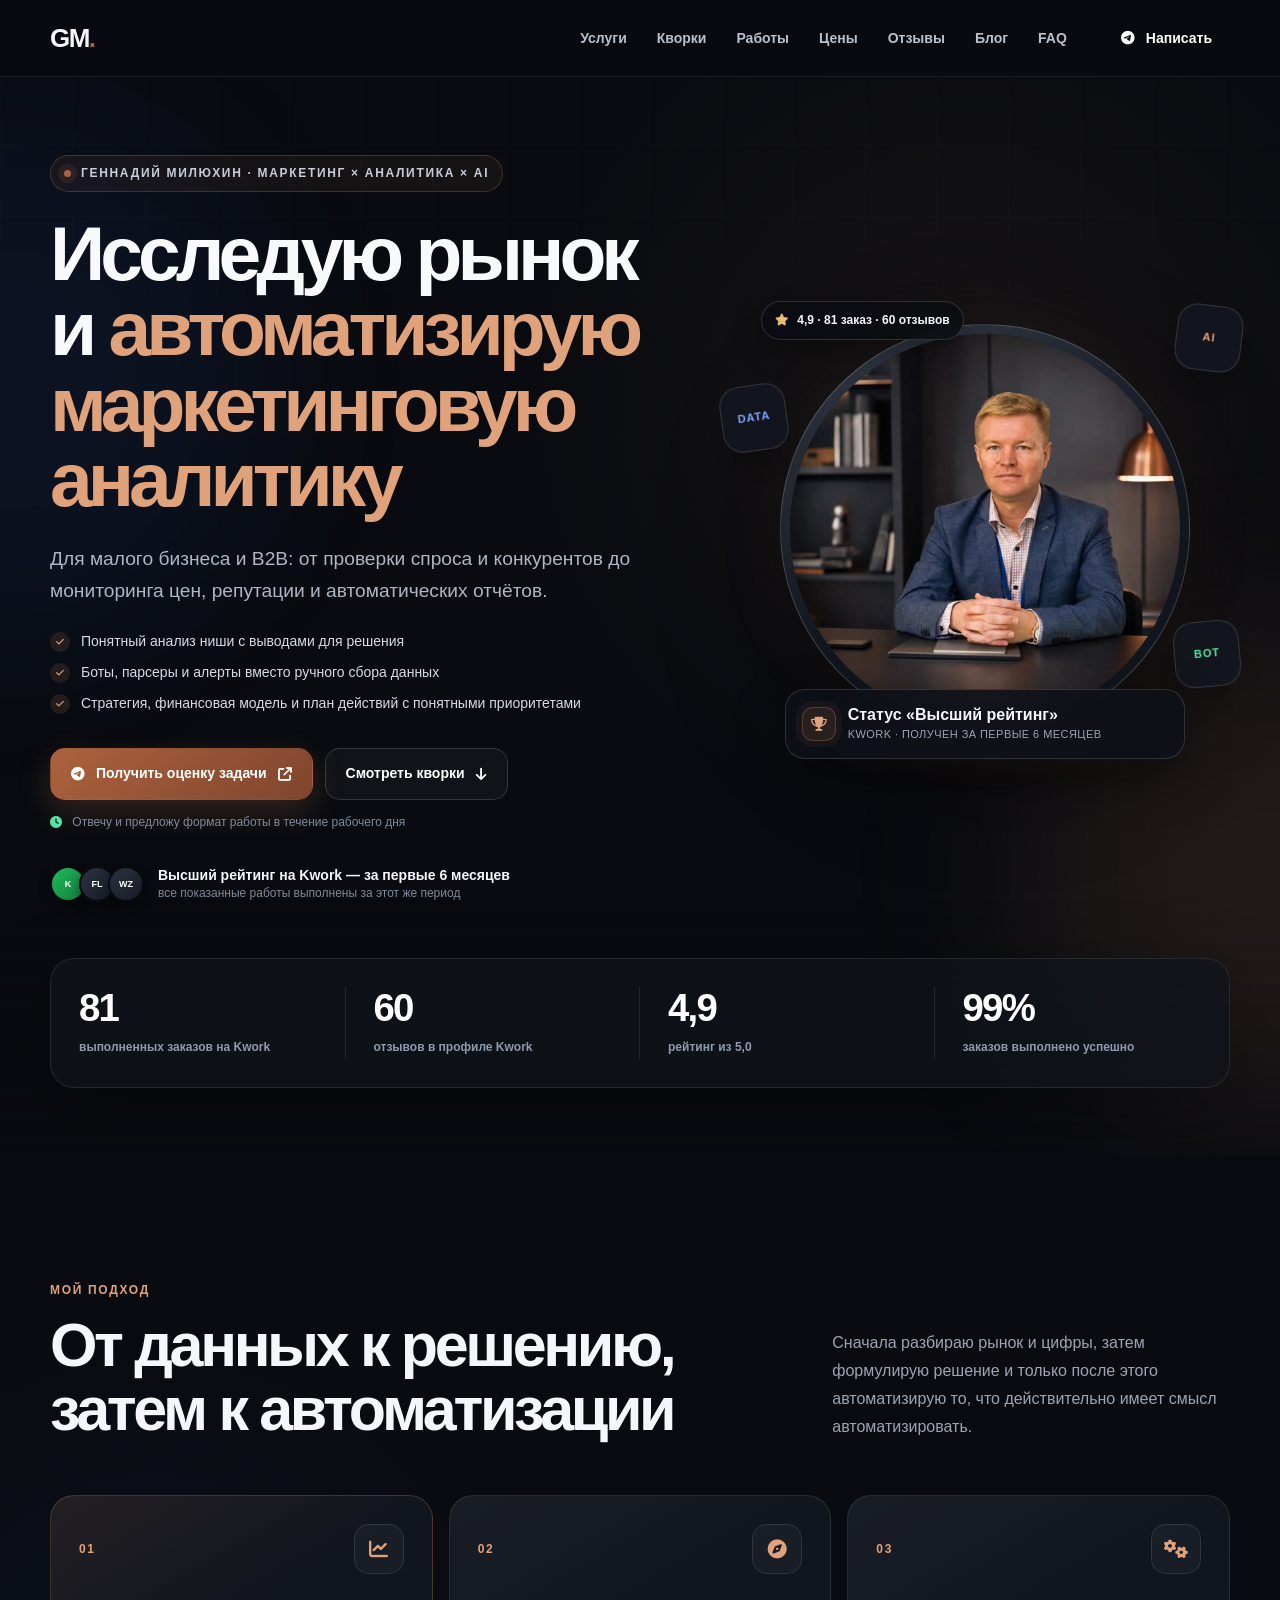
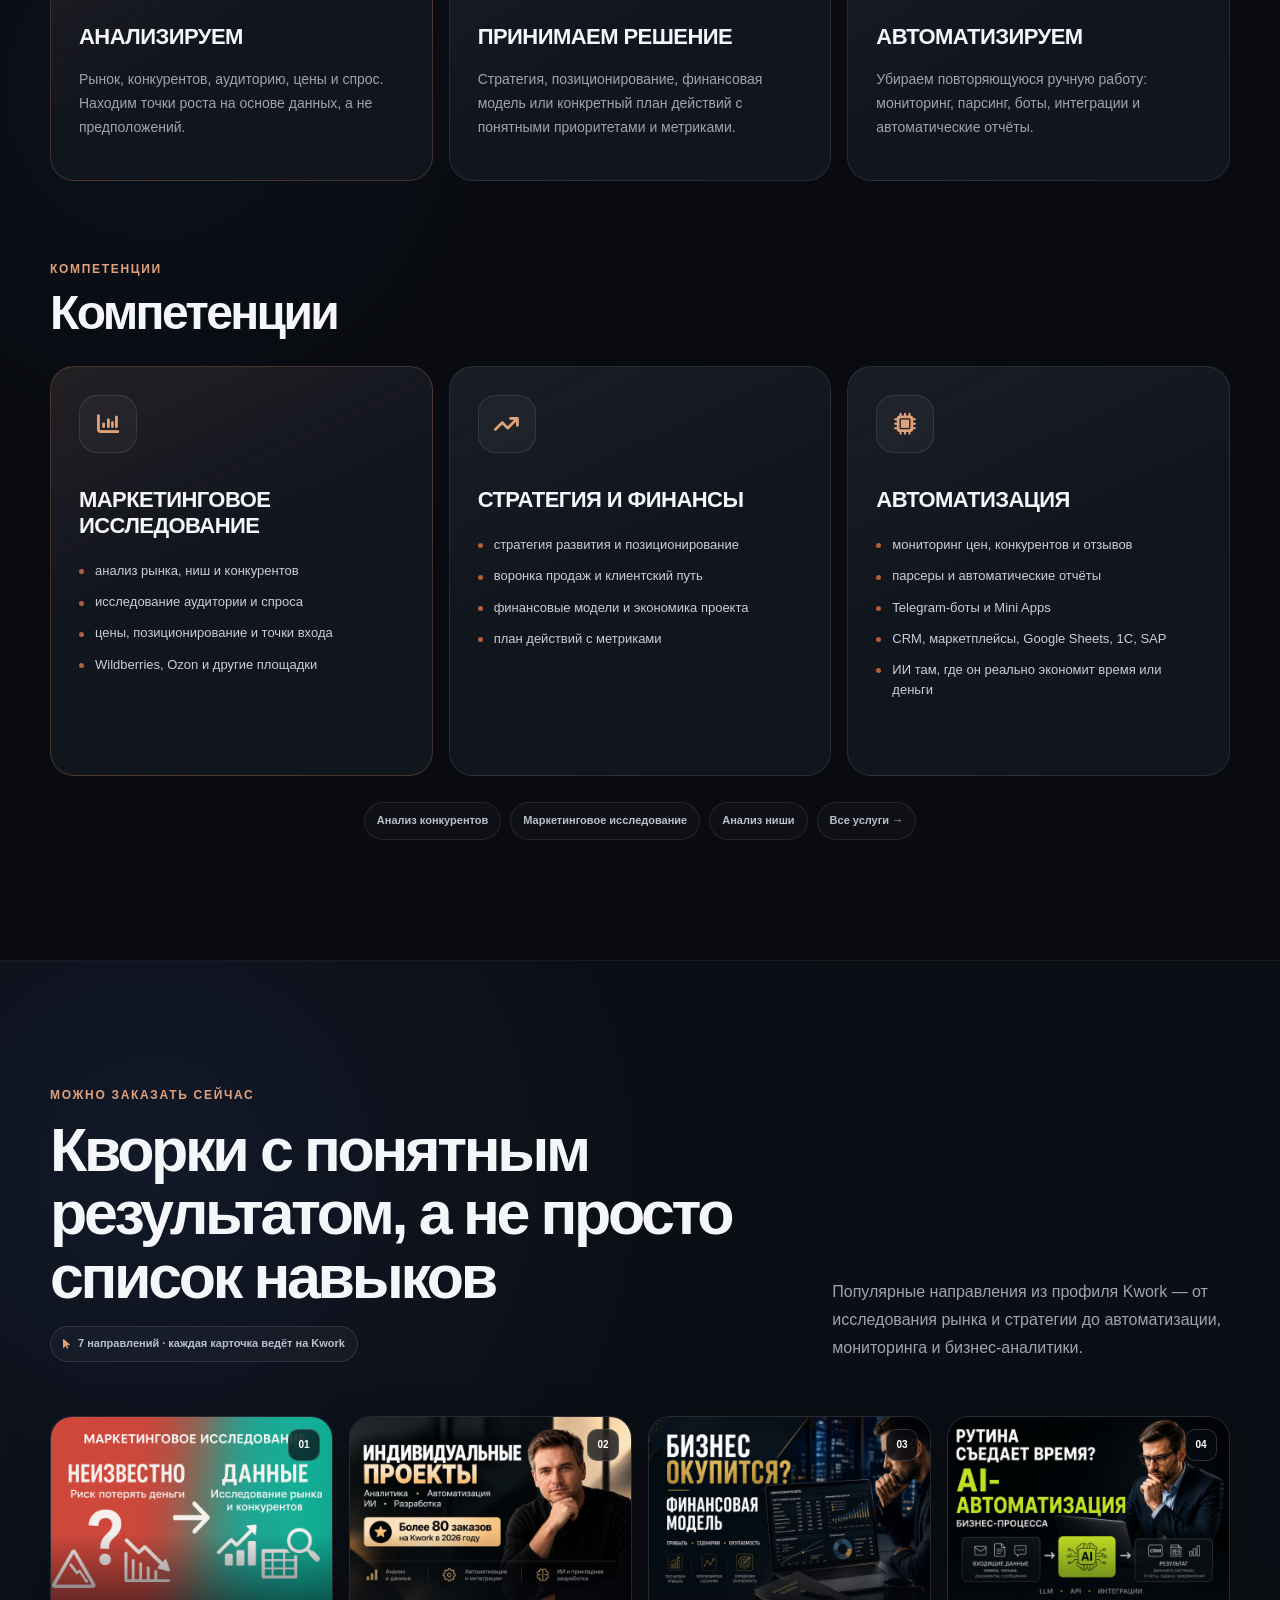
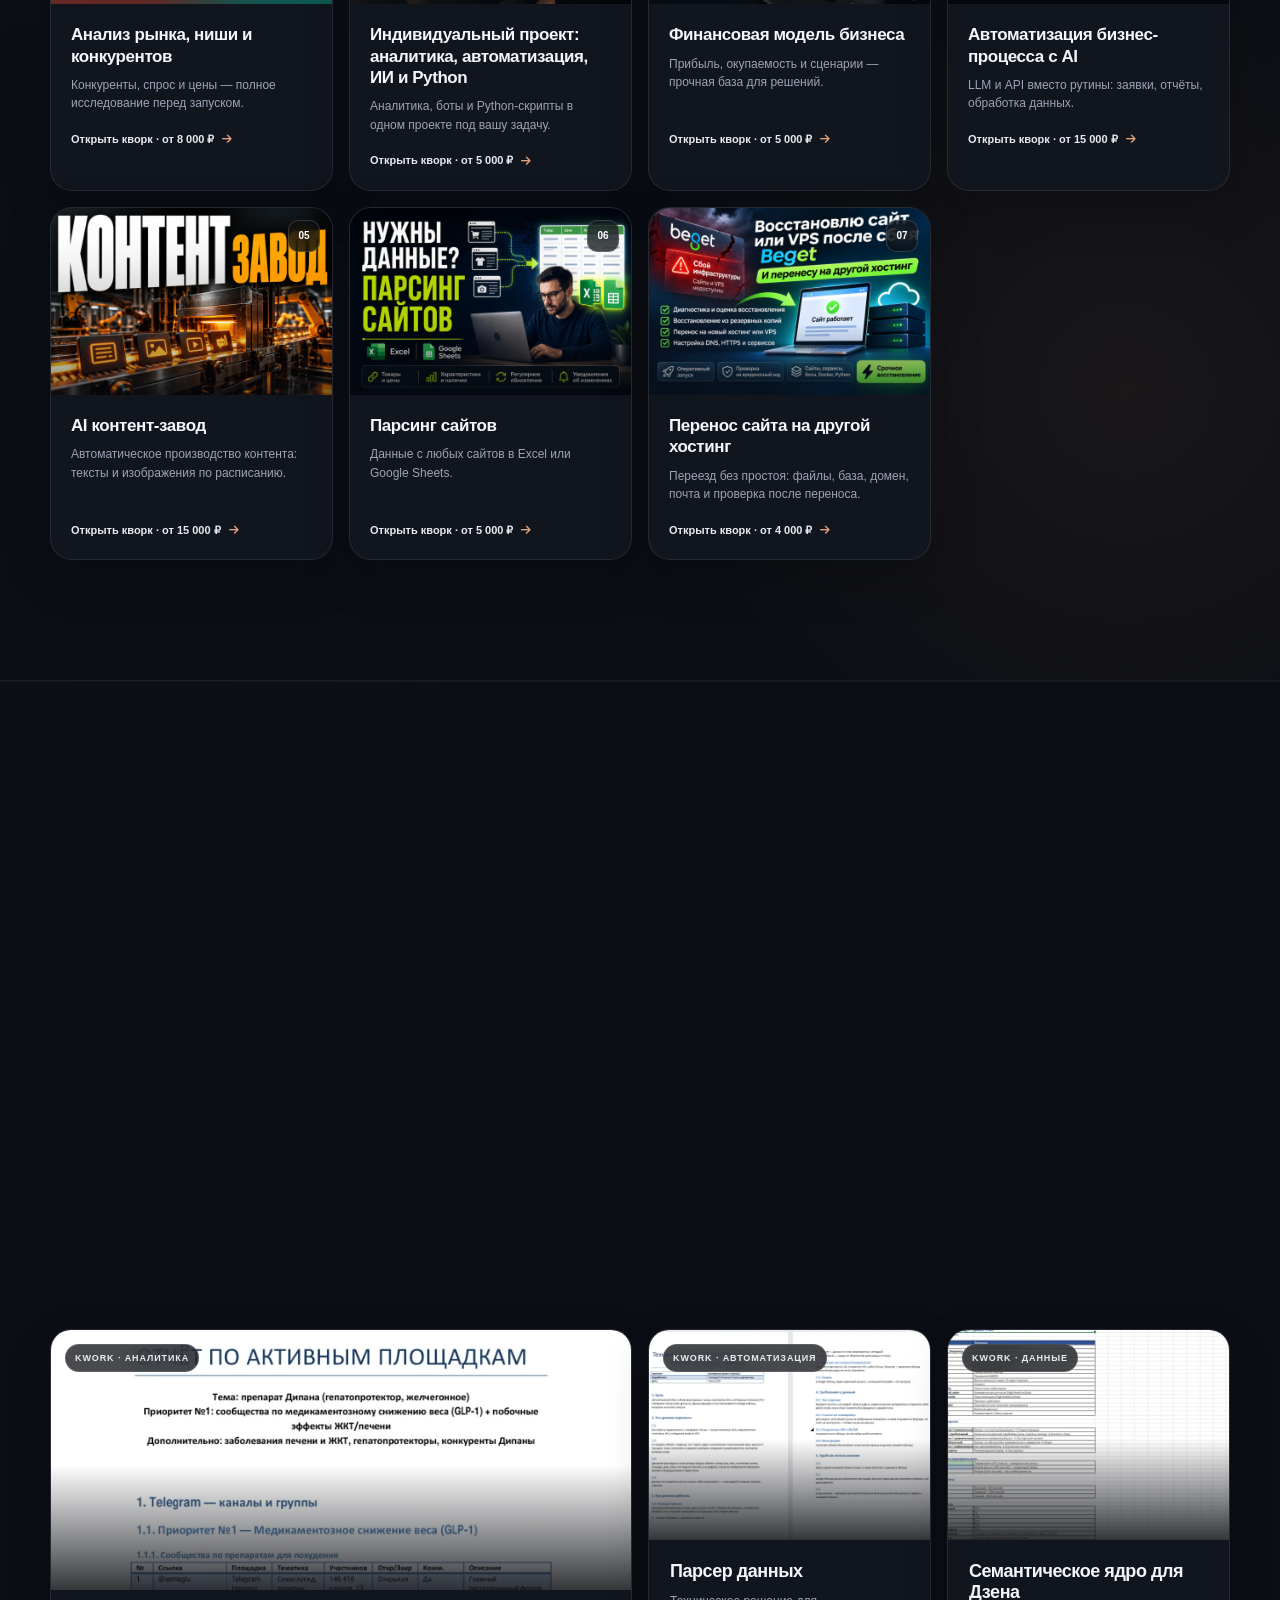
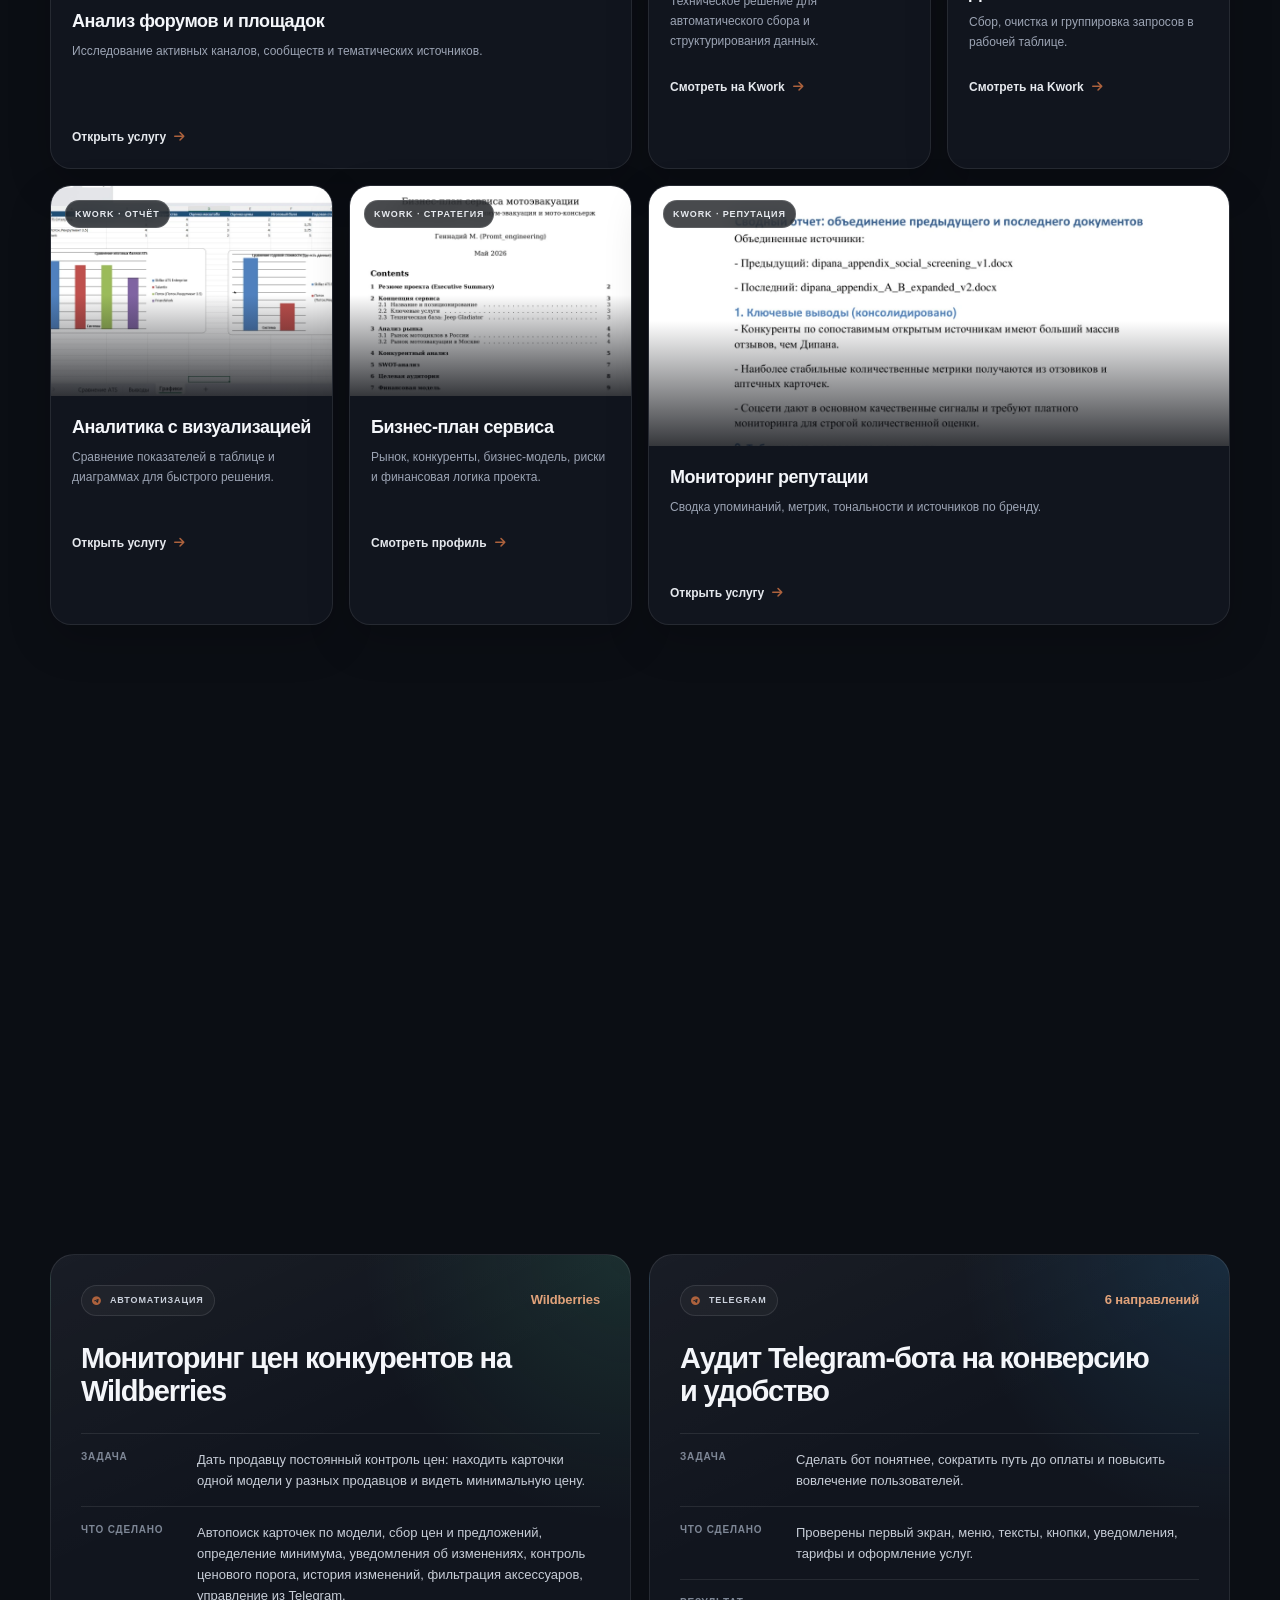
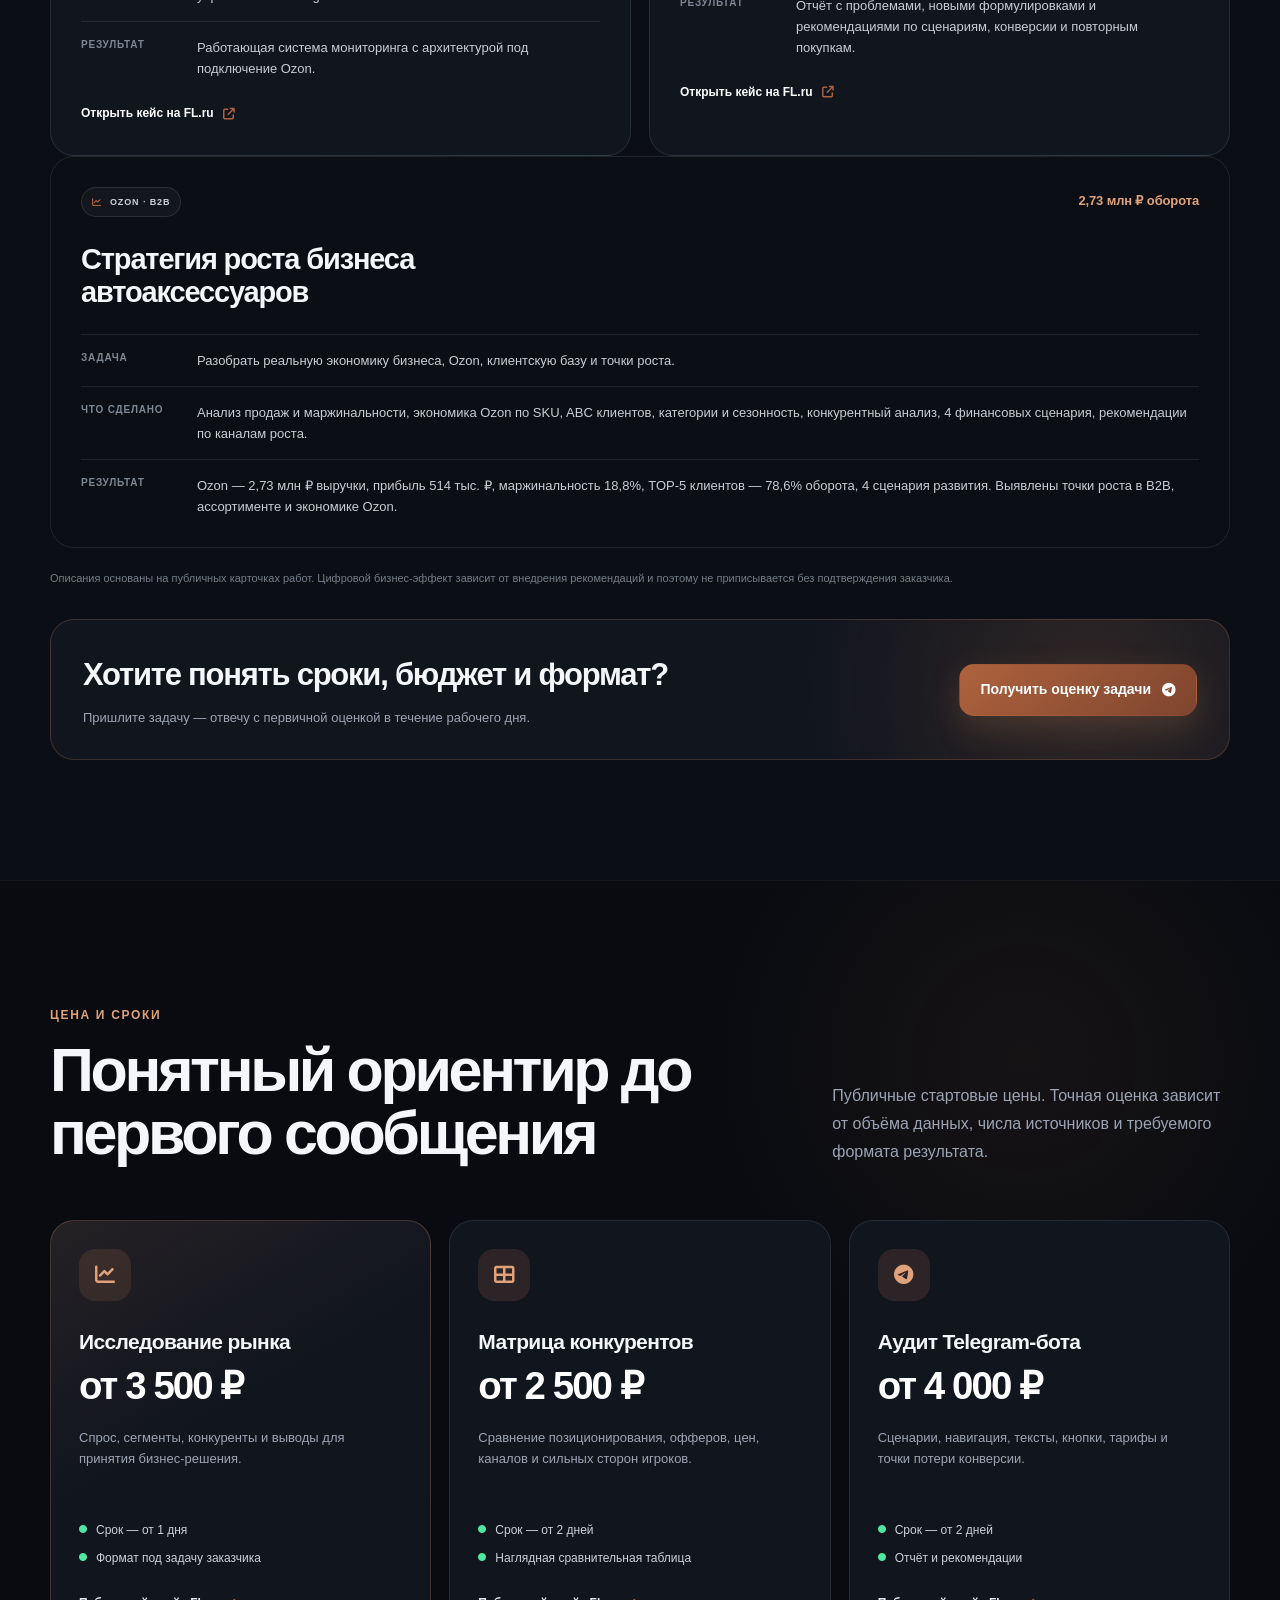
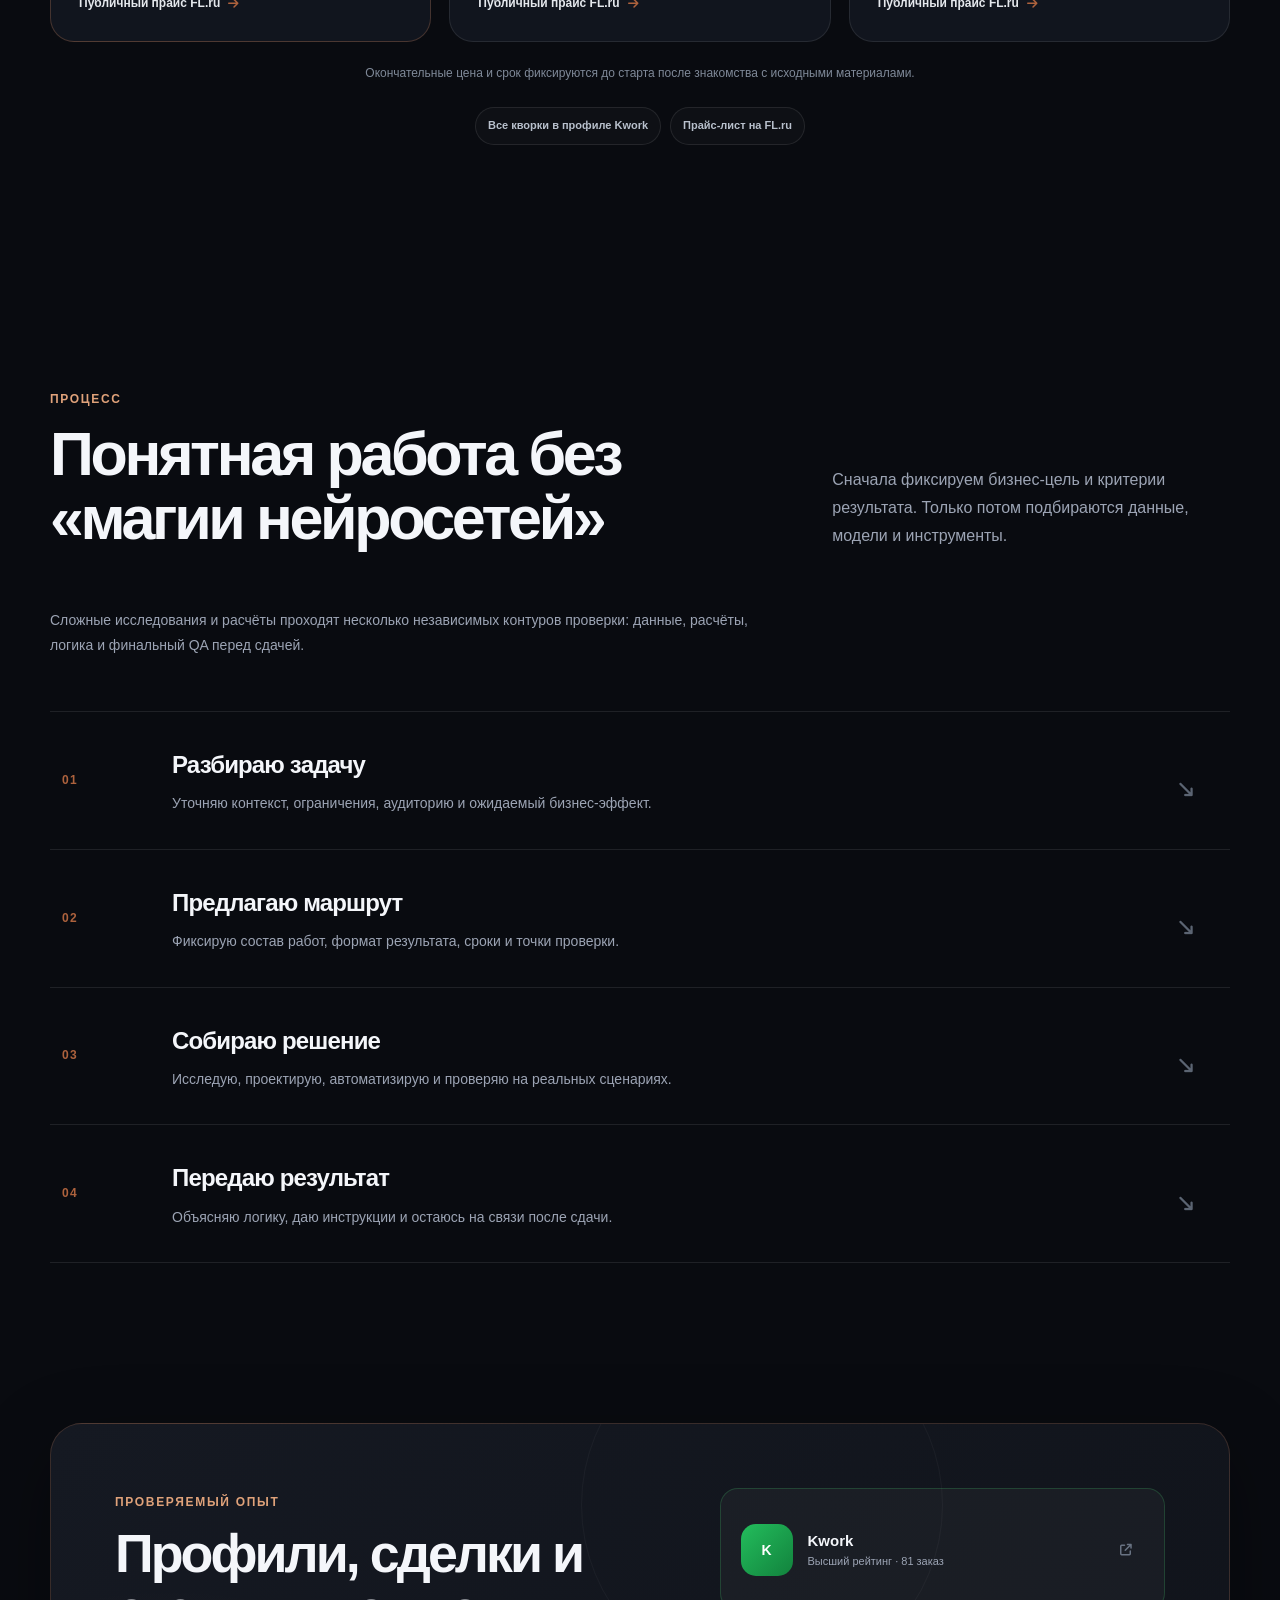
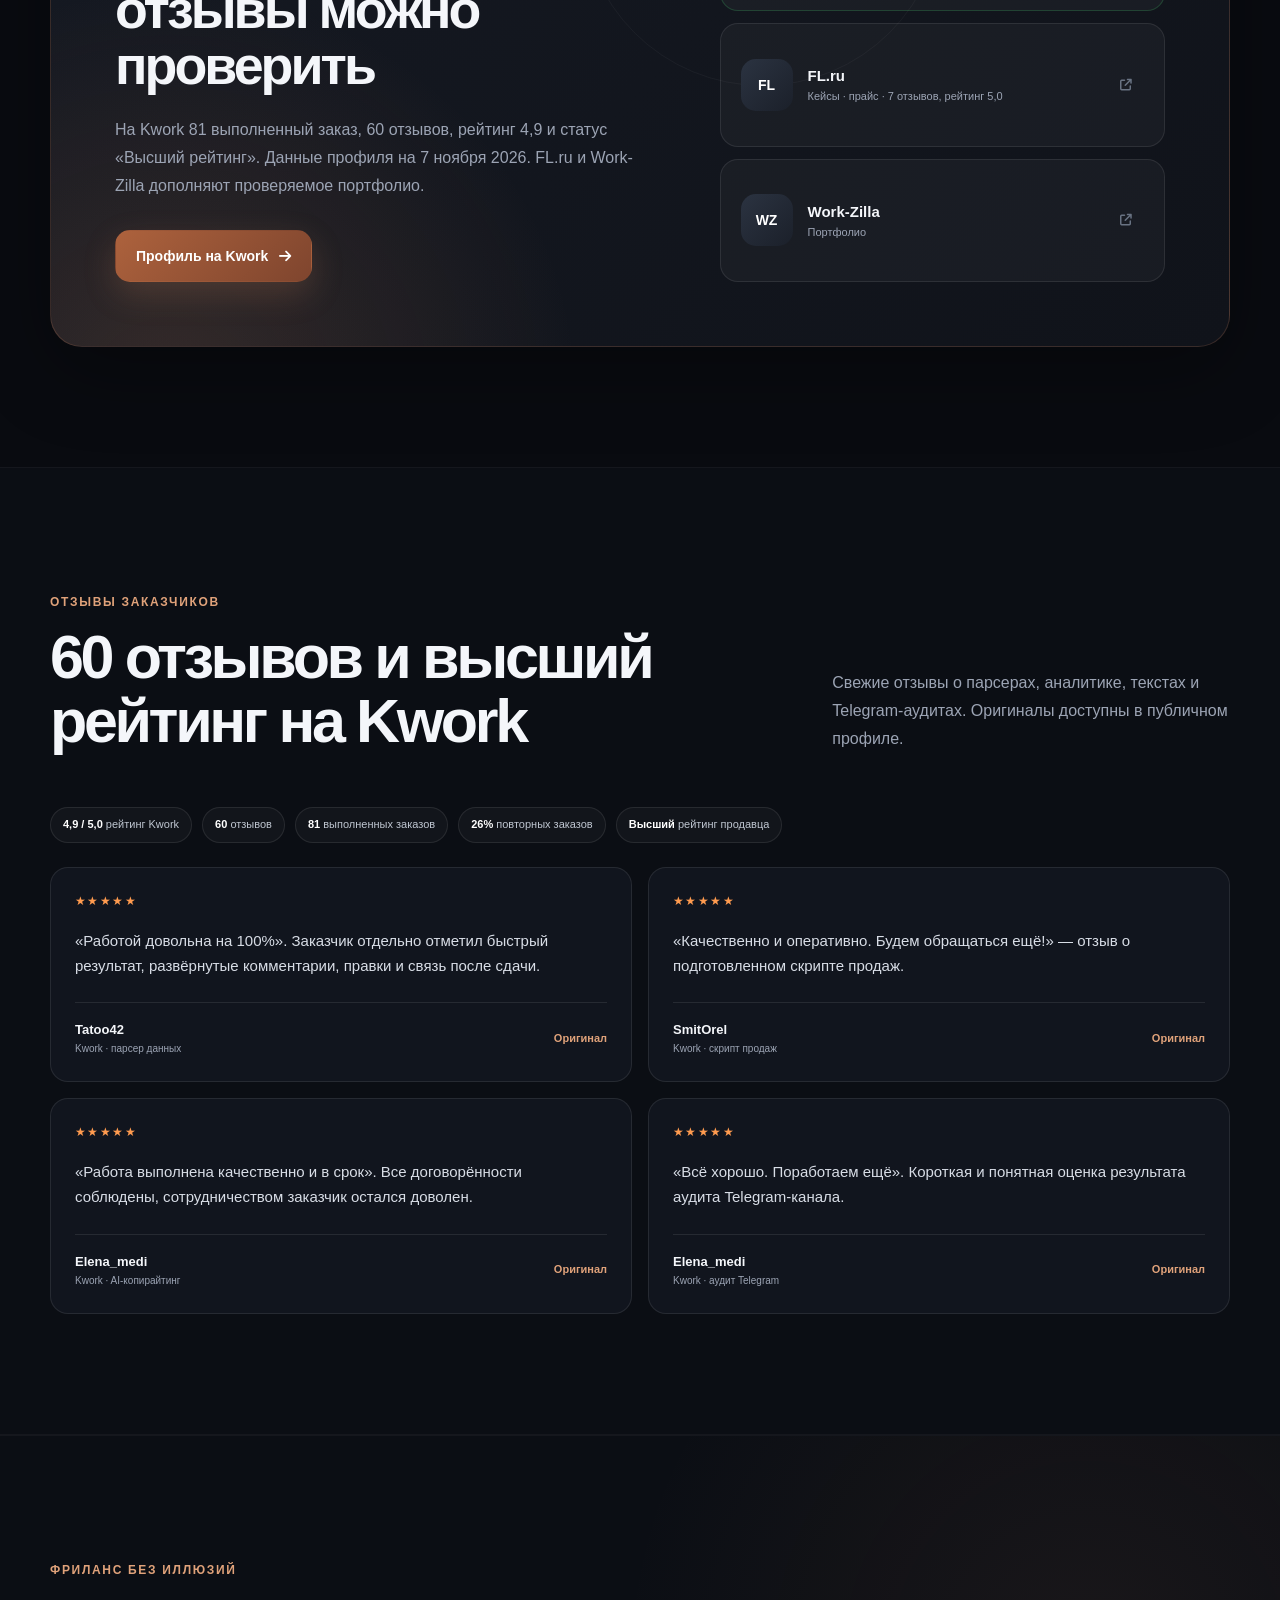
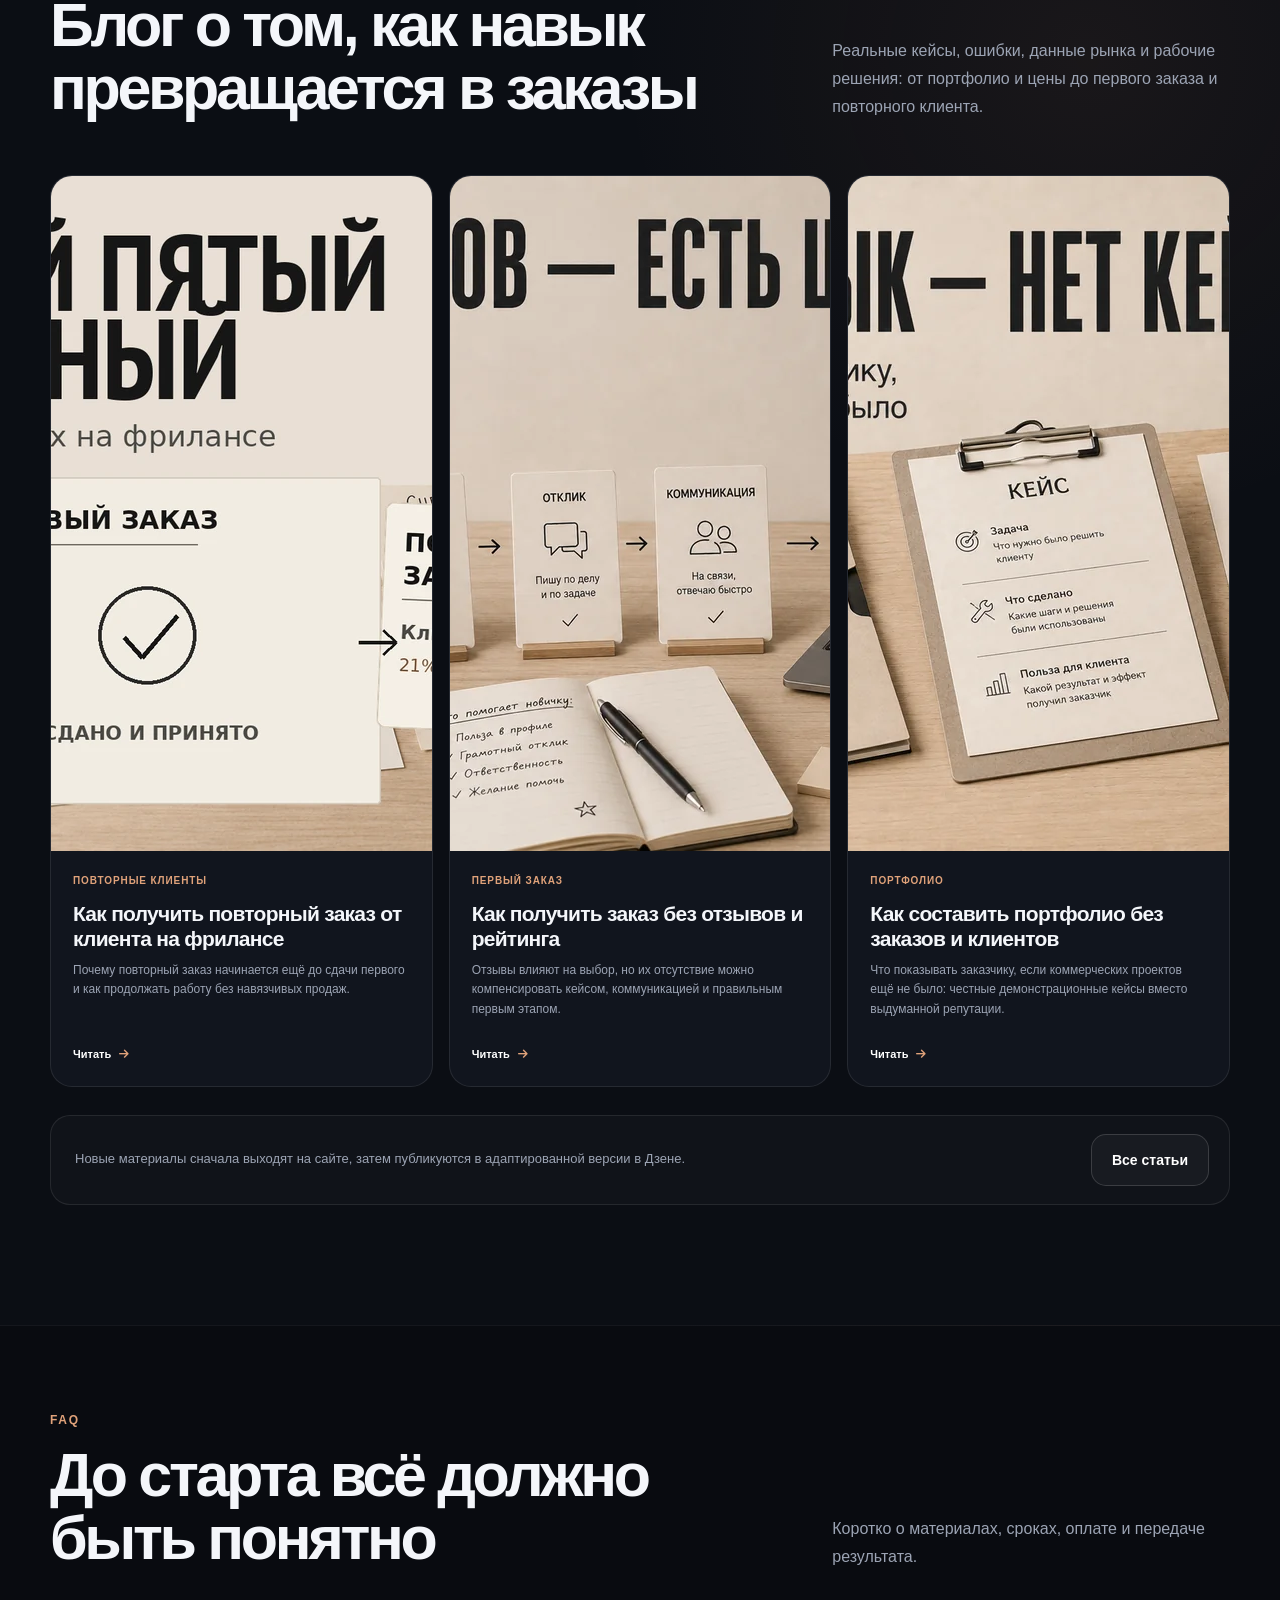
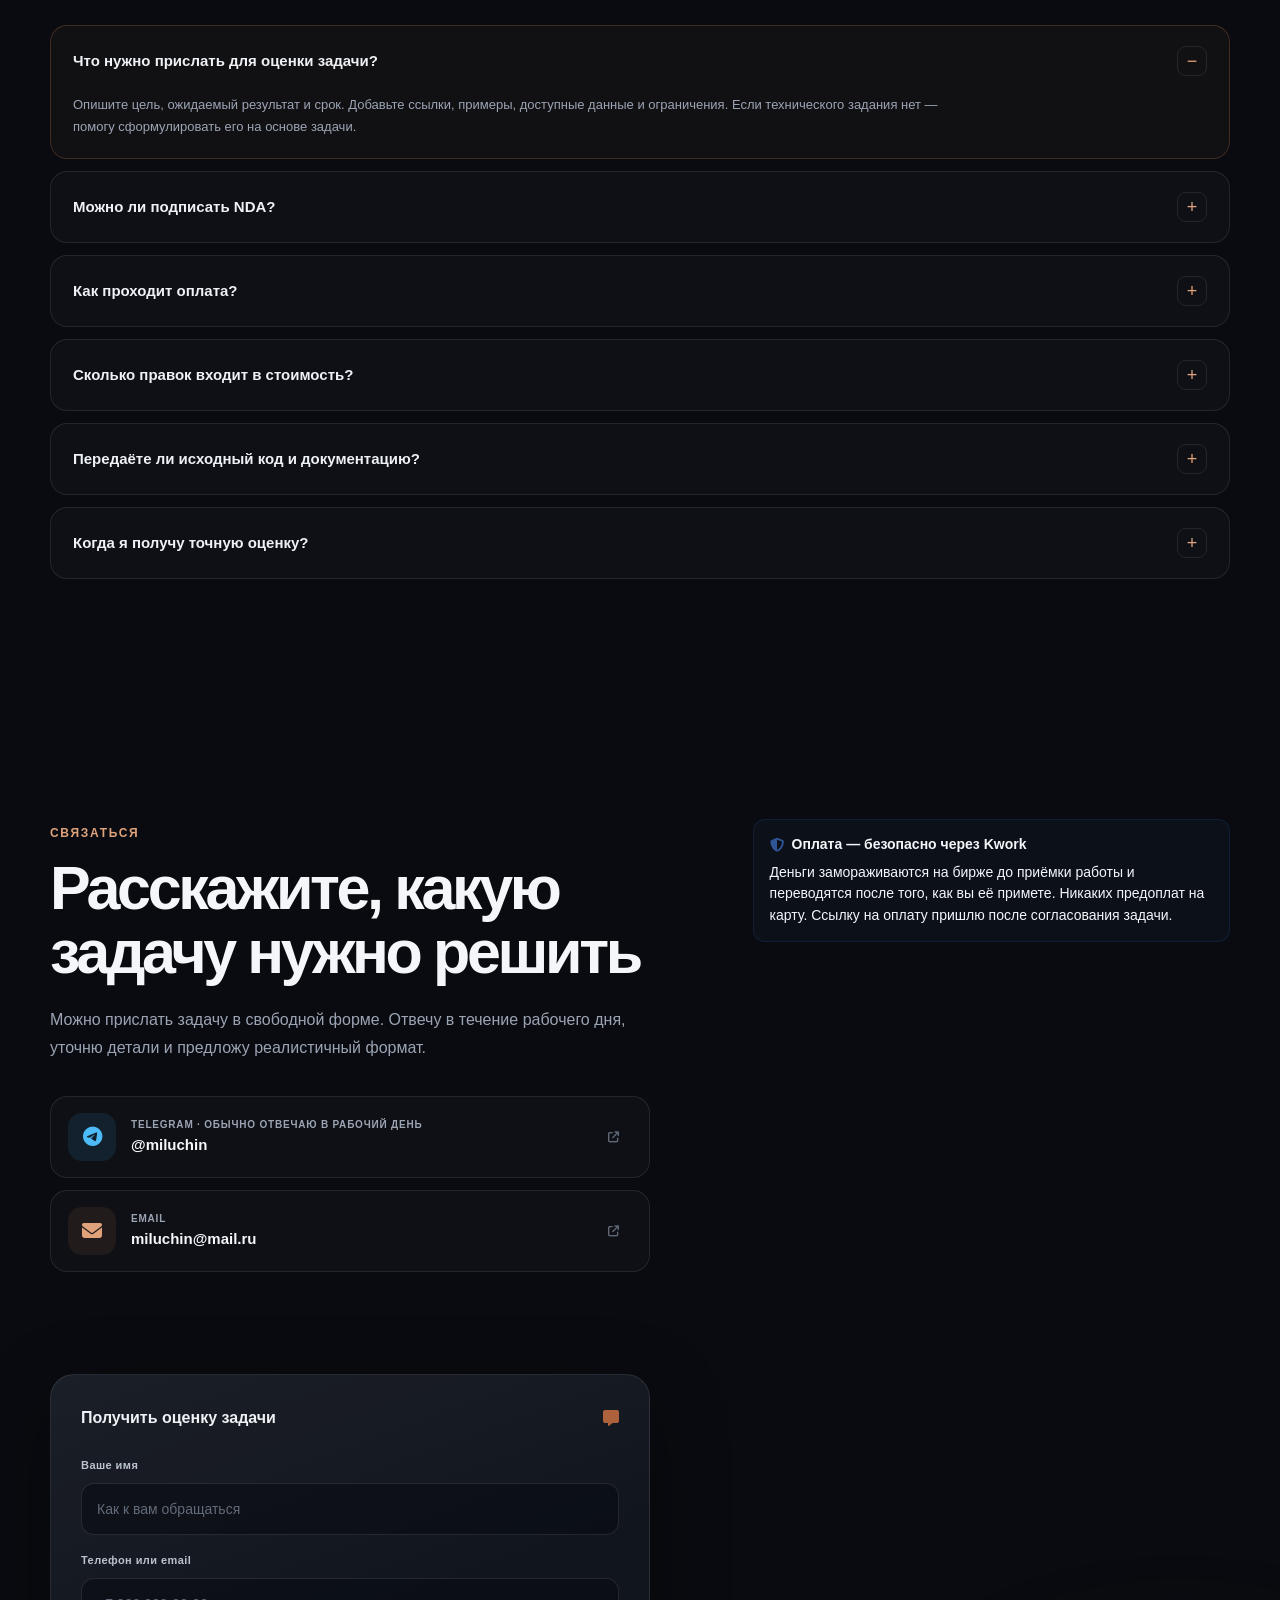
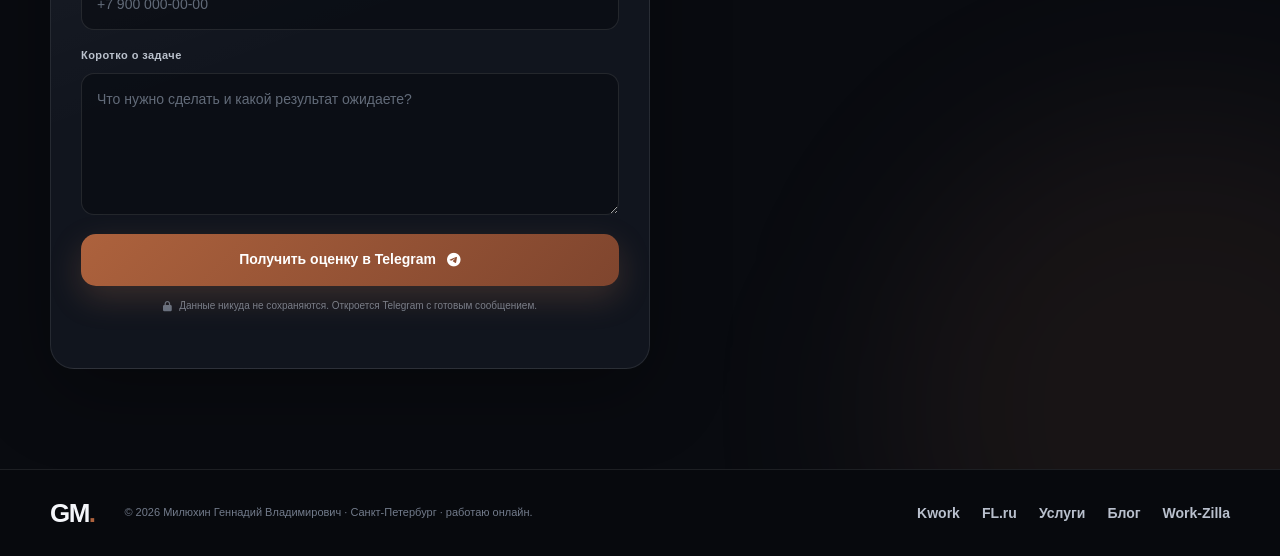
==== commit 2e5f373f: "Синхронизация с витриной Kwork: данные на 07.11.2026, 7 активных кворков, кейс мониторинга цен Wildb" ====
--- a/index.html
+++ b/index.html
@@ -1,1383 +1,1367 @@
-<!DOCTYPE html>
-
-<html lang="ru">
-<head>
-<meta charset="utf-8"/>
-<meta content="width=device-width, initial-scale=1.0" name="viewport"/>
-<link href="https://milukhin.ru/" rel="canonical"/>
-<title>Геннадий Милюхин — маркетинговая аналитика и AI-автоматизация</title>
-<meta content="Геннадий Милюхин, Санкт-Петербург: исследование рынка и автоматизация маркетинговой аналитики для малого бизнеса и B2B. Работаю онлайн по России." name="description"/>
-<meta content="маркетолог аналитик, маркетинговое исследование, анализ конкурентов, анализ ниши, стратегия развития, финансовая модель, AI автоматизация, мониторинг цен, парсинг данных, Telegram боты" name="keywords"/>
-<meta content="Милюхин Геннадий Владимирович" name="author"/>
-<meta content="index, follow" name="robots"/>
-<meta content="#090b10" name="theme-color"/>
-<meta content="ru_RU" property="og:locale"/>
-<meta content="website" property="og:type"/>
-<meta content="Геннадий Милюхин — маркетинговая аналитика и AI-автоматизация" property="og:title"/>
-<meta content="Исследую рынок, нахожу точки роста и автоматизирую сбор данных. Получите оценку задачи в течение рабочего дня." property="og:description"/>
-<meta content="https://cdn-edge.kwork.ru/files/avatar/large/16/22369697-1.jpg?ver=1765003486" property="og:image"/>
-<meta content="Геннадий Милюхин — маркетолог-аналитик и инженер по AI-автоматизации" property="og:image:alt"/>
-<meta content="summary_large_image" name="twitter:card"/>
-<meta content="Геннадий Милюхин — маркетинг и AI-автоматизация" name="twitter:title"/>
-<meta content="Маркетинговые исследования, стратегия, финансовые модели и автоматизация для прикладных бизнес-задач." name="twitter:description"/>
-<link href="data:image/svg+xml,%3Csvg xmlns='http://www.w3.org/2000/svg' viewBox='0 0 64 64'%3E%3Crect width='64' height='64' rx='16' fill='%230b0d12'/%3E%3Cpath d='M16 42V22h7.8l8.1 11.4L40 22h8v20h-7V31.8l-8.4 11.4h-1.7L23 31.9V42z' fill='%23f5f7fb'/%3E%3Ccircle cx='49' cy='17' r='6' fill='%23ad623d'/%3E%3C/svg%3E" rel="icon"/>
-<link href="/vendor/fa/all.min.css" rel="stylesheet"/>
-<!--
-      Canonical и og:url добавляются автоматически после публикации по текущему
-      HTTPS-адресу. Для аналитики укажите идентификаторы в SITE_ANALYTICS внизу.
-    -->
-<script type="application/ld+json">
-{
-  "@context": "https://schema.org",
-  "@graph": [
-    {
-      "@type": "Person",
-      "@id": "#gennady",
-      "name": "Милюхин Геннадий Владимирович",
-      "alternateName": "Геннадий М",
-      "jobTitle": "Маркетолог-аналитик и инженер по AI-автоматизации",
-      "email": "mailto:miluchin@mail.ru",
-      "image": "https://cdn-edge.kwork.ru/files/avatar/large/16/22369697-1.jpg?ver=1765003486",
-      "url": "https://milukhin.ru/",
-      "homeLocation": {
-        "@type": "Place",
-        "name": "Санкт-Петербург"
-      },
-      "sameAs": [
-        "https://kwork.ru/user/milukhin",
-        "https://www.fl.ru/users/miluchin/portfolio/",
-        "https://work-zilla.com/portfolio/XRFdPw?ref=9569496&sub=portfolio&tgref=9569496",
-        "https://t.me/miluchin",
-        "https://dzen.ru/id/6a1c74f768ef497e3aacd4bc"
-      ],
-      "knowsAbout": [
-        "маркетинговая аналитика",
-        "исследование рынка",
-        "AI-автоматизация",
-        "аудит Telegram",
-        "мониторинг цен и репутации",
-        "стратегия развития",
-        "финансовое моделирование",
-        "воронки продаж",
-        "парсинг данных",
-        "SEO-аналитика"
-      ]
-    },
-    {
-      "@type": "ProfessionalService",
-      "@id": "#service",
-      "name": "Маркетинговая аналитика и AI-автоматизация — Геннадий Милюхин",
-      "provider": {"@id": "#gennady"},
-      "url": "https://milukhin.ru/",
-      "areaServed": "RU",
-      "address": {
-        "@type": "PostalAddress",
-        "addressLocality": "Санкт-Петербург",
-        "addressCountry": "RU"
-      },
-      "aggregateRating": {
-        "@type": "AggregateRating",
-        "ratingValue": "5.0",
-        "bestRating": "5",
-        "ratingCount": "44",
-        "reviewCount": "44"
-      },
-      "priceRange": "₽₽",
-      "serviceType": [
-        "Анализ ниш и конкурентов",
-        "Автоматизация маркетинговой аналитики",
-        "Аудит Telegram",
-        "Стратегия развития и финансовое моделирование",
-        "Telegram-боты и Mini Apps",
-        "Мониторинг цен и репутации",
-        "Парсинг и сбор данных"
-      ],
-      "makesOffer": [
-        {"@type": "Offer", "name": "Анализ конкурентов для бизнеса", "url": "https://milukhin.ru/services/competitor-analysis/"},
-        {"@type": "Offer", "name": "Маркетинговое исследование рынка", "url": "https://milukhin.ru/services/marketing-research/"},
-        {"@type": "Offer", "name": "Анализ ниши перед запуском", "url": "https://milukhin.ru/services/niche-analysis/"},
-        {"@type": "Offer", "name": "Аудит Telegram-канала", "url": "https://kwork.ru/user/milukhin"},
-        {"@type": "Offer", "name": "Мониторинг цен конкурентов", "url": "https://kwork.ru/user/milukhin"},
-        {"@type": "Offer", "name": "Мониторинг репутации", "url": "https://kwork.ru/user/milukhin"}
-      ]
-    },
-    {
-      "@type": "WebSite",
-      "@id": "#website",
-      "url": "https://milukhin.ru/",
-      "name": "Геннадий Милюхин — маркетинговая аналитика и AI-автоматизация",
-      "description": "Исследую рынок, нахожу точки роста и автоматизирую сбор данных для малого бизнеса и B2B.",
-      "inLanguage": "ru-RU",
-      "publisher": {"@id": "#gennady"}
-    }
-  ]
-}
-    </script>
-<style>:root{--bg:#090b10;--bg-soft:#0d1017;--panel:#11151e;--panel-strong:#151a24;--line:rgba(255,255,255,0.09);--line-strong:rgba(255,255,255,0.15);--text:#f4f6fa;--muted:#9ca4b4;--accent:#ad623d;--accent-deep:#7f452e;--accent-bright:#e0a27a;--accent-soft:rgba(201,130,89,0.14);--green:#53e6a2;--shell:1180px;--radius-xl:32px;--radius-lg:24px;--radius-md:18px;--shadow:0 24px 80px rgba(0,0,0,0.32);}*{box-sizing:border-box;}html{scroll-behavior:smooth;scroll-padding-top:88px;}body{margin:0;min-width:320px;overflow-x:hidden;background:var(--bg);color:var(--text);font-family:"Segoe UI Variable","Segoe UI",Inter,Arial,sans-serif;font-size:16px;line-height:1.6;text-rendering:optimizeLegibility;}body::selection{background:var(--accent);color:#fff;}a{color:inherit;text-decoration:none;}button,input,textarea{font:inherit;}button,a{-webkit-tap-highlight-color:transparent;}.shell{width:min(calc(100% - 40px),var(--shell));margin-inline:auto;}.skip-link{position:fixed;top:12px;left:12px;z-index:200;transform:translateY(-150%);border-radius:12px;background:#fff;color:#111;padding:12px 16px;font-weight:700;transition:transform 0.2s ease;}.skip-link:focus{transform:translateY(0);}.site-header{position:fixed;inset:0 0 auto;z-index:100;border-bottom:1px solid rgba(255,255,255,0.07);background:rgba(9,11,16,0.78);backdrop-filter:blur(18px);}.nav-wrap{min-height:76px;display:flex;align-items:center;gap:32px;}.brand{display:inline-flex;align-items:baseline;color:var(--text);font-size:26px;font-weight:850;letter-spacing:-0.06em;line-height:1;}.brand span{color:var(--accent);}.nav-links{display:flex;align-items:center;gap:30px;margin-left:auto;}.nav-links a,.footer-links a{position:relative;color:#b9c0cd;font-size:14px;font-weight:650;transition:color 0.25s ease;}.nav-links a::after,.footer-links a::after{position:absolute;right:0;bottom:-7px;left:0;height:1px;content:"";transform:scaleX(0);background:var(--accent);transform-origin:right;transition:transform 0.25s ease;}.nav-links a:hover,.footer-links a:hover{color:#fff;}.nav-links a:hover::after,.footer-links a:hover::after{transform:scaleX(1);transform-origin:left;}.menu-toggle{display:none;width:46px;height:46px;align-items:center;justify-content:center;border:1px solid var(--line);border-radius:14px;background:var(--panel);color:#fff;cursor:pointer;}.button{position:relative;isolation:isolate;min-height:52px;display:inline-flex;align-items:center;justify-content:center;gap:11px;overflow:hidden;border:1px solid transparent;border-radius:15px;padding:0 20px;color:#fff;font-size:14px;font-weight:750;cursor:pointer;transition:transform 0.25s ease,border-color 0.25s ease,background 0.25s ease,box-shadow 0.25s ease;}.button::before{position:absolute;z-index:-1;top:0;bottom:0;left:-45%;width:35%;content:"";transform:skewX(-18deg);background:linear-gradient( 90deg,transparent,rgba(255,255,255,0.22),transparent );transition:left 0.5s ease;}.button:hover::before{left:120%;}.button:hover{transform:translateY(-3px);}.button:focus-visible,.nav-links a:focus-visible,.contact-card:focus-visible,.work-card:focus-visible,.platform-card:focus-visible{outline:3px solid rgba(201,130,89,0.42);outline-offset:4px;}.button-primary{background:linear-gradient(135deg,var(--accent),var(--accent-deep));box-shadow:0 12px 32px rgba(201,130,89,0.22);}.button-primary:hover{box-shadow:0 16px 42px rgba(201,130,89,0.32);}.button-ghost{border-color:var(--line-strong);background:rgba(255,255,255,0.035);}.button-ghost:hover{border-color:rgba(201,130,89,0.5);background:var(--accent-soft);}.button-small{min-height:44px;padding-inline:17px;}.nav-cta{margin-left:4px;}.hero{position:relative;overflow:clip;min-height:100svh;padding:155px 0 68px;background:linear-gradient(180deg,rgba(9,11,16,0) 78%,var(--bg) 100%),radial-gradient(circle at 75% 35%,rgba(201,130,89,0.08),transparent 36%);}.hero-grid{position:absolute;inset:0;opacity:0.16;background-image:linear-gradient(rgba(255,255,255,0.065) 1px,transparent 1px),linear-gradient(90deg,rgba(255,255,255,0.065) 1px,transparent 1px);background-size:72px 72px;mask-image:linear-gradient(to bottom,black 0%,transparent 78%);}.hero-glow{position:absolute;border-radius:999px;filter:blur(1px);pointer-events:none;}.hero-glow-one{top:120px;left:-260px;width:520px;height:520px;background:rgba(58,106,255,0.075);filter:blur(80px);}.hero-glow-two{right:-230px;bottom:40px;width:480px;height:480px;background:rgba(201,130,89,0.12);filter:blur(90px);}.hero-layout{position:relative;z-index:1;display:grid;grid-template-columns:minmax(0,1.1fr) minmax(380px,0.9fr);align-items:center;gap:clamp(44px,7vw,100px);}.hero-copy{max-width:700px;}.eyebrow,.section-kicker{color:#c7cdd8;font-size:12px;font-weight:800;letter-spacing:0.14em;text-transform:uppercase;}.eyebrow{width:fit-content;display:inline-flex;align-items:center;gap:10px;border:1px solid rgba(201,130,89,0.26);border-radius:999px;background:rgba(201,130,89,0.07);padding:8px 13px;}.eyebrow-dot{width:7px;height:7px;border-radius:50%;background:var(--accent);box-shadow:0 0 0 6px rgba(201,130,89,0.1);}.hero h1{max-width:780px;margin:24px 0 0;color:#f8f9fb;font-size:clamp(46px,6vw,79px);font-weight:820;hyphens:auto;letter-spacing:-0.065em;line-height:0.98;overflow-wrap:break-word;}.hero h1 span{color:var(--accent-bright);}.hero-lead{max-width:650px;margin:26px 0 0;color:#aeb6c4;font-size:clamp(17px,1.5vw,20px);line-height:1.65;}.hero-results{max-width:650px;display:grid;gap:10px;margin:24px 0 0;padding:0;list-style:none;}.hero-results li{display:flex;align-items:flex-start;gap:11px;color:#d6dbe4;font-size:14px;line-height:1.5;}.hero-results i{width:20px;height:20px;display:grid;place-items:center;flex:0 0 auto;margin-top:1px;border-radius:50%;background:var(--accent-soft);color:var(--accent-bright);font-size:9px;}.hero-actions{display:flex;flex-wrap:wrap;gap:12px;margin-top:34px;}.response-note{margin:13px 0 0;color:#7f899a;font-size:12px;}.response-note i{margin-right:7px;color:var(--green);}.hero-proof{display:flex;align-items:center;gap:14px;margin-top:34px;}.avatars{display:flex;}.avatars span{width:36px;height:36px;display:grid;place-items:center;margin-left:-7px;border:2px solid var(--bg);border-radius:50%;background:linear-gradient(135deg,#2b3240,#171b25);color:#fff;font-size:9px;font-weight:850;box-shadow:0 4px 12px rgba(0,0,0,0.35);}.avatars span:first-child{margin-left:0;background:linear-gradient(135deg,#20ba59,#147d3b);}.hero-proof p{margin:0;display:flex;flex-direction:column;color:#7f899a;font-size:12px;line-height:1.4;}.hero-proof strong{color:#f5f7fb;font-size:14px;}.profile-stage{position:relative;min-height:500px;display:grid;place-items:center;}.stage-orbit{display:none;}.stage-orbit-one{width:450px;height:450px;animation:spin 34s linear infinite;}.stage-orbit-two{width:340px;height:340px;border-style:dashed;border-color:rgba(201,130,89,0.22);animation:spin-reverse 26s linear infinite;}.portrait-shell{position:relative;width:min(100%,410px);aspect-ratio:1 / 1;border:1px solid rgba(255,255,255,0.18);border-radius:50%;background:linear-gradient(145deg,rgba(255,255,255,0.07),transparent 52%),linear-gradient(160deg,#252b38,#11151d 60%);padding:9px;box-shadow:0 35px 110px rgba(0,0,0,0.55),0 0 70px rgba(201,130,89,0.09);}.portrait-shell::after{position:absolute;right:46px;bottom:-14px;left:46px;height:30px;content:"";border-radius:50%;background:rgba(201,130,89,0.26);filter:blur(20px);}.portrait-placeholder{position:relative;width:100%;height:100%;display:grid;place-items:center;overflow:hidden;border-radius:inherit;background:radial-gradient(circle at 50% 32%,rgba(201,130,89,0.16),transparent 28%),repeating-linear-gradient( 135deg,transparent 0 16px,rgba(255,255,255,0.018) 16px 17px ),#121721;}.portrait-photo{position:absolute;inset:0;z-index:2;width:100%;height:100%;object-fit:cover;object-position:center;filter:saturate(0.92) contrast(1.03);}.portrait-fallback{transform:translateY(20px);color:#727b8c;font-size:150px;filter:drop-shadow(0 20px 35px rgba(0,0,0,0.55));}.orbit-chip{position:absolute;z-index:3;width:66px;height:66px;display:grid;place-items:center;border:1px solid rgba(255,255,255,0.14);border-radius:20px;background:rgba(18,22,31,0.84);color:#fff;font-size:11px;font-weight:850;letter-spacing:0.08em;backdrop-filter:blur(14px);box-shadow:0 18px 45px rgba(0,0,0,0.3);}.orbit-ai{top:26px;right:-12px;color:var(--accent-bright);transform:rotate(7deg);}.orbit-data{top:106px;left:-18px;color:#80a5ff;transform:rotate(-8deg);}.orbit-bot{right:-10px;bottom:92px;color:var(--green);transform:rotate(-5deg);}.profile-card{position:absolute;z-index:4;bottom:20px;left:50%;width:min(400px,calc(100% - 40px));display:flex;align-items:center;gap:12px;transform:translateX(-50%);border:1px solid rgba(255,255,255,0.14);border-radius:20px;background:rgba(14,17,24,0.88);padding:14px 16px;backdrop-filter:blur(18px);box-shadow:0 18px 50px rgba(0,0,0,0.4);}.profile-online{width:12px;height:12px;flex:0 0 auto;border:3px solid #184130;border-radius:50%;background:var(--green);box-shadow:0 0 0 6px rgba(83,230,162,0.09);}.profile-online-static{width:34px;height:34px;display:grid;place-items:center;flex:0 0 auto;border:1px solid rgba(201,130,89,0.3);border-radius:11px;background:var(--accent-soft);color:var(--accent-bright);box-shadow:0 0 0 6px rgba(201,130,89,0.06);}.profile-online-static::before{content:"\f091";font-family:"Font Awesome 6 Free";font-size:14px;font-weight:900;}.profile-card div{display:flex;flex-direction:column;min-width:0;}.profile-card strong{font-size:16px;line-height:1.35;}.profile-card span:last-child{overflow:hidden;color:var(--muted);font-size:11px;letter-spacing:0.04em;text-overflow:ellipsis;text-transform:uppercase;white-space:nowrap;}.profile-rating{position:absolute;z-index:5;top:22px;left:22px;display:inline-flex;align-items:center;gap:8px;border:1px solid rgba(255,255,255,0.14);border-radius:999px;background:rgba(10,13,18,0.82);padding:9px 13px;color:#f4f6fa;font-size:12px;font-weight:800;backdrop-filter:blur(14px);box-shadow:0 12px 30px rgba(0,0,0,0.28);}.profile-rating i{color:#e7bb73;}.stats-panel{position:relative;z-index:2;display:grid;grid-template-columns:repeat(4,1fr);margin-top:56px;border:1px solid var(--line);border-radius:var(--radius-lg);background:rgba(16,20,28,0.82);backdrop-filter:blur(16px);box-shadow:var(--shadow);}.stat{position:relative;min-height:128px;display:flex;flex-direction:column;justify-content:center;padding:22px 28px;}.stat:not(:last-child)::after{position:absolute;top:28px;right:0;bottom:28px;width:1px;content:"";background:var(--line);}.stat strong{color:#fff;font-size:clamp(31px,3vw,42px);font-weight:820;letter-spacing:-0.045em;line-height:1;}.stat span{margin-top:10px;color:#909aaa;font-size:12px;font-weight:650;}.section{position:relative;padding:120px 0;}.section-heading{display:grid;grid-template-columns:minmax(0,1.2fr) minmax(280px,0.65fr);align-items:end;gap:48px;margin-bottom:54px;}.section-kicker{display:inline-block;margin-bottom:14px;color:var(--accent-bright);}.section h2{max-width:780px;margin:0;font-size:clamp(36px,4.8vw,61px);font-weight:790;letter-spacing:-0.055em;line-height:1.04;}.section-heading > p,.platform-copy > p,.contact-copy > p{margin:0;color:var(--muted);font-size:16px;line-height:1.75;}.services{background:radial-gradient(circle at 12% 38%,rgba(51,93,198,0.07),transparent 25%),var(--bg);}.expertise-grid{display:grid;grid-template-columns:repeat(3,1fr);gap:18px;}.expertise-card{position:relative;min-height:440px;overflow:hidden;border:1px solid var(--line);border-radius:var(--radius-lg);background:linear-gradient(155deg,rgba(255,255,255,0.04),transparent 45%),var(--panel);padding:30px;transition:transform 0.3s ease,border-color 0.3s ease,box-shadow 0.3s ease;}.expertise-card::after{position:absolute;right:-70px;bottom:-100px;width:220px;height:220px;content:"";border-radius:50%;background:rgba(74,111,255,0.09);filter:blur(45px);}.expertise-card:hover{transform:translateY(-7px);border-color:rgba(255,255,255,0.17);box-shadow:0 28px 70px rgba(0,0,0,0.28);}.expertise-featured{border-color:rgba(201,130,89,0.25);background:linear-gradient(155deg,rgba(201,130,89,0.11),transparent 43%),var(--panel);}.expertise-featured::after{background:rgba(201,130,89,0.18);}.expertise-top{display:flex;align-items:flex-start;justify-content:space-between;}.card-number{color:#646d7b;font-size:12px;font-weight:800;letter-spacing:0.13em;}.icon-box{width:66px;height:66px;display:grid;place-items:center;border:1px solid rgba(255,255,255,0.1);border-radius:20px;background:rgba(255,255,255,0.035);color:var(--accent-bright);font-size:25px;}.expertise-card h3{max-width:260px;margin:74px 0 13px;font-size:26px;letter-spacing:-0.035em;line-height:1.15;}.expertise-card > p{margin:0;color:var(--muted);font-size:14px;line-height:1.7;}.expertise-card ul{position:absolute;right:30px;bottom:28px;left:30px;display:grid;gap:10px;margin:0;padding:0;list-style:none;}.expertise-card li{display:flex;align-items:center;gap:9px;color:#c8ced8;font-size:13px;}.expertise-card li::before{width:5px;height:5px;flex:0 0 auto;border-radius:50%;background:var(--accent);content:"";}.kworks-showcase{overflow:hidden;border-block:1px solid rgba(255,255,255,0.05);background:radial-gradient(circle at 12% 16%,rgba(69,107,199,0.11),transparent 32%),radial-gradient(circle at 88% 78%,rgba(201,130,89,0.08),transparent 30%),#0b0e14;}.kwork-showcase-note{display:inline-flex;align-items:center;gap:8px;width:fit-content;margin-top:17px;border:1px solid rgba(255,255,255,0.1);border-radius:999px;background:rgba(255,255,255,0.035);padding:8px 12px;color:#b9c1cf;font-size:11px;font-weight:700;}.kwork-showcase-note i{color:var(--accent-bright);}.kwork-offers-grid{display:grid;grid-template-columns:repeat(4,minmax(0,1fr));gap:16px;}.kwork-offer{min-width:0;overflow:hidden;border:1px solid var(--line);border-radius:22px;background:#11151e;box-shadow:0 16px 48px rgba(0,0,0,0.22);transition:transform 0.32s ease,border-color 0.32s ease,box-shadow 0.32s ease;}.kwork-offer:hover{transform:translateY(-8px);border-color:rgba(255,255,255,0.2);box-shadow:0 28px 68px rgba(0,0,0,0.4);}.kwork-offer-visual{position:relative;overflow:hidden;aspect-ratio:3 / 2;background:#111722;}.kwork-offer-visual img{width:100%;height:100%;display:block;border-radius:0;object-fit:cover;transition:transform 0.5s ease,filter 0.5s ease;}.kwork-offer:hover .kwork-offer-visual img{transform:scale(1.045);filter:saturate(1.07);}.kwork-offer-visual::after{position:absolute;inset:auto 0 0;height:38%;content:"";background:linear-gradient(to top,rgba(8,11,17,0.54),transparent);pointer-events:none;}.kwork-offer-index{position:absolute;z-index:2;top:12px;right:12px;width:32px;height:32px;display:grid;place-items:center;border:1px solid rgba(255,255,255,0.16);border-radius:10px;background:rgba(8,11,17,0.72);color:#fff;font-size:10px;font-weight:850;backdrop-filter:blur(10px);}.kwork-offer-copy{min-height:164px;display:flex;flex-direction:column;padding:20px;}.kwork-offer-copy h3{margin:0;font-size:17px;letter-spacing:-0.025em;line-height:1.25;}.kwork-offer-copy p{margin:9px 0 18px;color:var(--muted);font-size:12px;line-height:1.55;}.kwork-offer-link{display:inline-flex;align-items:center;gap:8px;margin-top:auto;color:#e6eaf0;font-size:11px;font-weight:780;}.kwork-offer-link i{color:var(--accent-bright);transition:transform 0.25s ease;}.kwork-offer:hover .kwork-offer-link i{transform:translateX(4px);}.kwork-showcase-footer{display:flex;align-items:center;justify-content:space-between;gap:22px;margin-top:28px;border:1px solid rgba(255,255,255,0.08);border-radius:20px;background:rgba(255,255,255,0.026);padding:18px 20px 18px 24px;}.kwork-showcase-footer p{margin:0;color:var(--muted);font-size:13px;}.portfolio{border-block:1px solid rgba(255,255,255,0.04);background:#0b0e14;}.work-grid{display:grid;grid-template-columns:repeat(4,1fr);gap:16px;}.work-card{min-width:0;overflow:hidden;border:1px solid var(--line);border-radius:21px;background:var(--panel);box-shadow:0 16px 44px rgba(0,0,0,0.18);transition:transform 0.32s ease,border-color 0.32s ease,box-shadow 0.32s ease;}.work-card:hover{transform:translateY(-8px);border-color:rgba(255,255,255,0.18);box-shadow:0 28px 65px rgba(0,0,0,0.35);}.work-visual{position:relative;height:190px;display:grid;place-items:center;overflow:hidden;background:radial-gradient(circle at 50% 48%,var(--card-glow),transparent 37%),linear-gradient(140deg,var(--card-bg-a),var(--card-bg-b));}.work-mesh{position:absolute;inset:0;opacity:0.35;background-image:linear-gradient(rgba(255,255,255,0.08) 1px,transparent 1px),linear-gradient(90deg,rgba(255,255,255,0.08) 1px,transparent 1px);background-size:32px 32px;mask-image:radial-gradient(circle at center,black,transparent 78%);}.work-visual > i{position:relative;z-index:1;color:var(--card-icon);font-size:62px;filter:drop-shadow(0 18px 30px rgba(0,0,0,0.28));transition:transform 0.35s ease;}.work-card:hover .work-visual > i{transform:translateY(-5px) scale(1.07) rotate(-3deg);}.work-visual > span{position:absolute;top:14px;left:14px;border:1px solid rgba(255,255,255,0.13);border-radius:999px;background:rgba(9,11,16,0.45);padding:6px 9px;color:#e8ebf0;font-size:9px;font-weight:800;letter-spacing:0.1em;text-transform:uppercase;backdrop-filter:blur(10px);}.tone-violet{--card-bg-a:#1a1530;--card-bg-b:#0c1018;--card-glow:rgba(155,100,255,0.32);--card-icon:#b894ff;}.tone-blue{--card-bg-a:#111d34;--card-bg-b:#0d1119;--card-glow:rgba(79,137,255,0.3);--card-icon:#79a4ff;}.tone-orange{--card-bg-a:#29170e;--card-bg-b:#0e1015;--card-glow:rgba(201,130,89,0.31);--card-icon:#d99468;}.tone-pink{--card-bg-a:#2b1221;--card-bg-b:#0f1016;--card-glow:rgba(255,78,159,0.3);--card-icon:#ff77b4;}.tone-cyan{--card-bg-a:#0e2428;--card-bg-b:#0d1117;--card-glow:rgba(50,211,215,0.28);--card-icon:#70e6e3;}.tone-sky{--card-bg-a:#102330;--card-bg-b:#0d1118;--card-glow:rgba(55,168,234,0.32);--card-icon:#62c7ff;}.tone-green{--card-bg-a:#10241e;--card-bg-b:#0d1117;--card-glow:rgba(64,226,151,0.28);--card-icon:#64e7aa;}.tone-amber{--card-bg-a:#29200d;--card-bg-b:#0e1015;--card-glow:rgba(240,184,55,0.3);--card-icon:#f2c359;}.work-copy{min-height:242px;display:flex;flex-direction:column;padding:24px;}.work-copy h3{margin:0;font-size:20px;letter-spacing:-0.025em;line-height:1.18;}.work-copy p{margin:12px 0 22px;color:var(--muted);font-size:13px;line-height:1.68;}.work-link{display:inline-flex;align-items:center;gap:8px;margin-top:auto;color:#e5e8ed;font-size:12px;font-weight:750;}.work-link i{color:var(--accent);transition:transform 0.25s ease;}.work-card:hover .work-link i{transform:translateX(5px);}.portfolio-more{display:flex;align-items:center;justify-content:space-between;gap:24px;margin-top:32px;border:1px solid var(--line);border-radius:var(--radius-md);background:rgba(255,255,255,0.025);padding:18px 20px 18px 24px;}.portfolio-more p{margin:0;color:var(--muted);font-size:14px;}.kwork-proof-strip{display:grid;grid-template-columns:minmax(0,1.2fr) repeat(3,minmax(120px,0.42fr));align-items:stretch;gap:12px;margin-bottom:34px;}.kwork-rank,.kwork-proof-number{border:1px solid var(--line);border-radius:20px;background:linear-gradient(145deg,rgba(255,255,255,0.035),transparent),var(--panel);padding:20px;}.kwork-rank{display:flex;align-items:center;gap:16px;border-color:rgba(201,130,89,0.28);background:radial-gradient(circle at 5% 50%,rgba(201,130,89,0.16),transparent 42%),var(--panel);}.kwork-rank i{width:50px;height:50px;display:grid;place-items:center;flex:0 0 auto;border-radius:16px;background:var(--accent-soft);color:var(--accent-bright);font-size:20px;}.kwork-rank div,.kwork-proof-number{display:flex;flex-direction:column;}.kwork-rank strong{font-size:18px;line-height:1.25;}.kwork-rank span,.kwork-proof-number span{margin-top:5px;color:var(--muted);font-size:11px;line-height:1.45;}.kwork-proof-number strong{color:#fff;font-size:28px;letter-spacing:-0.04em;line-height:1;}.kwork-gallery{margin-bottom:54px;}.kwork-gallery .work-card{display:flex;flex-direction:column;}.kwork-gallery .work-card:nth-child(1),.kwork-gallery .work-card:nth-child(6),.kwork-gallery .work-card:nth-child(7),.kwork-gallery .work-card:nth-child(8){grid-column:span 2;}.kwork-gallery .work-visual{height:210px;background:#e8ebf1;}.kwork-gallery .work-card:nth-child(1) .work-visual,.kwork-gallery .work-card:nth-child(6) .work-visual{height:260px;}.work-visual-image{width:100%;height:100%;display:block;object-fit:cover;object-position:center;transition:transform 0.5s ease,filter 0.5s ease;}.work-card:hover .work-visual-image{transform:scale(1.035);filter:contrast(1.03);}.kwork-gallery .work-visual::after{position:absolute;inset:auto 0 0;height:48%;content:"";background:linear-gradient(to top,rgba(9,11,16,0.82),transparent);pointer-events:none;}.kwork-gallery .work-visual > span{z-index:2;background:rgba(9,11,16,0.74);}.kwork-gallery .work-copy{min-height:178px;padding:21px;}.kwork-gallery .work-copy h3{font-size:18px;}.kwork-gallery .work-copy p{margin:9px 0 18px;font-size:12px;}.portfolio-subheading{display:flex;align-items:end;justify-content:space-between;gap:24px;margin:0 0 24px;}.portfolio-subheading h3{margin:0;font-size:clamp(24px,3vw,34px);letter-spacing:-0.04em;line-height:1.1;}.portfolio-subheading p{max-width:500px;margin:0;color:var(--muted);font-size:13px;}.case-grid{display:grid;grid-template-columns:repeat(2,minmax(0,1fr));gap:18px;}.case-card{position:relative;min-width:0;overflow:hidden;border:1px solid var(--line);border-radius:var(--radius-lg);background:radial-gradient(circle at 100% 0,var(--case-glow),transparent 35%),linear-gradient(155deg,rgba(255,255,255,0.035),transparent 42%),var(--panel);padding:30px;transition:transform 0.3s ease,border-color 0.3s ease,box-shadow 0.3s ease;}.case-card:hover{transform:translateY(-6px);border-color:rgba(255,255,255,0.18);box-shadow:0 28px 70px rgba(0,0,0,0.3);}.case-card:nth-child(1){--case-glow:rgba(201,130,89,0.14);}.case-card:nth-child(2){--case-glow:rgba(80,124,255,0.14);}.case-card:nth-child(3){--case-glow:rgba(91,226,169,0.12);}.case-card:nth-child(4){--case-glow:rgba(63,181,255,0.14);}.case-top{display:flex;align-items:center;justify-content:space-between;gap:18px;}.case-label{display:inline-flex;align-items:center;gap:8px;border:1px solid rgba(255,255,255,0.1);border-radius:999px;background:rgba(255,255,255,0.035);padding:7px 10px;color:#cbd1dc;font-size:9px;font-weight:800;letter-spacing:0.1em;text-transform:uppercase;}.case-label i{color:var(--accent);}.case-metric{color:var(--accent-bright);font-size:13px;font-weight:850;letter-spacing:-0.01em;}.case-card h3{max-width:480px;margin:26px 0 24px;font-size:clamp(22px,2.3vw,29px);letter-spacing:-0.04em;line-height:1.15;}.case-flow{display:grid;gap:15px;margin:0;}.case-flow div{display:grid;grid-template-columns:100px minmax(0,1fr);gap:16px;border-top:1px solid var(--line);padding-top:15px;}.case-flow dt{color:#7e8796;font-size:10px;font-weight:800;letter-spacing:0.08em;text-transform:uppercase;}.case-flow dd{margin:0;color:#c7cdd7;font-size:13px;line-height:1.62;}.case-link{width:fit-content;display:inline-flex;align-items:center;gap:9px;margin-top:25px;color:#fff;font-size:12px;font-weight:750;}.case-link i{color:var(--accent);transition:transform 0.25s ease;}.case-card:hover .case-link i{transform:translate(3px,-3px);}.case-disclaimer{margin:22px 0 0;color:#747d8b;font-size:11px;line-height:1.6;}.case-cta{position:relative;overflow:hidden;display:grid;grid-template-columns:minmax(0,1fr) auto;align-items:center;gap:28px;margin-top:32px;border:1px solid rgba(201,130,89,0.24);border-radius:var(--radius-lg);background:radial-gradient(circle at 88% 50%,rgba(201,130,89,0.16),transparent 27%),#11151d;padding:30px 32px;}.case-cta h3{margin:0;font-size:clamp(22px,2.5vw,31px);letter-spacing:-0.04em;}.case-cta p{margin:8px 0 0;color:var(--muted);font-size:13px;}.pricing{background:radial-gradient(circle at 80% 18%,rgba(201,130,89,0.07),transparent 24%),var(--bg);}.pricing-grid{display:grid;grid-template-columns:repeat(4,minmax(0,1fr));gap:18px;}.price-card{min-width:0;display:flex;flex-direction:column;border:1px solid var(--line);border-radius:var(--radius-lg);background:var(--panel);padding:28px;transition:transform 0.3s ease,border-color 0.3s ease;}.price-card:hover{transform:translateY(-6px);border-color:rgba(201,130,89,0.3);}.price-card-featured{border-color:rgba(201,130,89,0.28);background:linear-gradient(150deg,rgba(201,130,89,0.11),transparent 45%),var(--panel);}.price-card > i{width:52px;height:52px;display:grid;place-items:center;border-radius:16px;background:var(--accent-soft);color:var(--accent-bright);font-size:20px;}.price-card h3{margin:24px 0 6px;font-size:21px;letter-spacing:-0.03em;}.price{color:#fff;font-size:clamp(31px,3vw,42px);font-weight:850;letter-spacing:-0.05em;line-height:1.15;}.price span{color:var(--muted);font-size:13px;font-weight:650;letter-spacing:0;}.price-card > p{min-height:70px;margin:18px 0 24px;color:var(--muted);font-size:13px;line-height:1.65;}.price-meta{display:grid;gap:9px;margin:0 0 26px;padding:0;list-style:none;}.price-meta li{display:flex;align-items:flex-start;gap:9px;color:#cbd1dc;font-size:12px;}.price-meta i{margin-top:4px;color:var(--green);font-size:8px;}.price-card .work-link{margin-top:auto;}.pricing-note{margin:22px 0 0;color:#7f8998;font-size:12px;text-align:center;}.service-links{display:flex;flex-wrap:wrap;justify-content:center;gap:9px;margin-top:24px;}.service-links a{border:1px solid var(--line);border-radius:999px;background:rgba(255,255,255,0.025);padding:9px 12px;color:#b8c0cc;font-size:11px;font-weight:650;transition:color 0.22s ease,border-color 0.22s ease,background 0.22s ease;}.service-links a:hover{border-color:rgba(201,130,89,0.3);background:rgba(201,130,89,0.07);color:#fff;}.reviews{border-block:1px solid rgba(255,255,255,0.04);background:#0b0e14;}.review-summary{display:flex;flex-wrap:wrap;gap:10px;margin-bottom:24px;}.review-summary span{border:1px solid var(--line);border-radius:999px;background:rgba(255,255,255,0.03);padding:8px 12px;color:#bfc6d1;font-size:11px;}.review-summary strong{color:#fff;}.review-grid{display:grid;grid-template-columns:repeat(2,minmax(0,1fr));gap:16px;}.review-card{min-width:0;border:1px solid var(--line);border-radius:var(--radius-md);background:var(--panel);padding:24px;transition:transform 0.28s ease,border-color 0.28s ease;}.review-card:hover{transform:translateY(-5px);border-color:rgba(255,255,255,0.17);}.review-stars{color:#ff9b4f;font-size:12px;letter-spacing:0.12em;}.review-card blockquote{margin:18px 0 24px;color:#d8dde6;font-size:15px;line-height:1.65;}.review-author{display:flex;align-items:center;justify-content:space-between;gap:16px;border-top:1px solid var(--line);padding-top:17px;}.review-author div{display:flex;flex-direction:column;}.review-author strong{font-size:13px;}.review-author span{color:var(--muted);font-size:10px;}.review-author a{color:var(--accent-bright);font-size:11px;font-weight:750;}.faq{padding-top:80px;}.faq-list{display:grid;gap:12px;}.faq-item{border:1px solid var(--line);border-radius:17px;background:rgba(255,255,255,0.025);transition:border-color 0.25s ease,background 0.25s ease;}.faq-item[open]{border-color:rgba(201,130,89,0.24);background:rgba(201,130,89,0.045);}.faq-item summary{display:flex;align-items:center;justify-content:space-between;gap:24px;padding:20px 22px;color:#eef1f5;font-size:15px;font-weight:720;cursor:pointer;list-style:none;}.faq-item summary::-webkit-details-marker{display:none;}.faq-item summary::after{width:28px;height:28px;display:grid;place-items:center;flex:0 0 auto;border:1px solid var(--line);border-radius:9px;color:var(--accent-bright);content:"+";font-size:18px;font-weight:400;}.faq-item[open] summary::after{content:"−";}.faq-item p{max-width:900px;margin:-2px 22px 20px;color:var(--muted);font-size:13px;line-height:1.7;}.approach{overflow:hidden;}.process-list{border-top:1px solid var(--line);}.process-item{display:grid;grid-template-columns:82px minmax(0,1fr) 42px;align-items:center;gap:28px;border-bottom:1px solid var(--line);padding:34px 12px;transition:background 0.3s ease,padding 0.3s ease;}.process-item:hover{background:linear-gradient(90deg,rgba(201,130,89,0.07),transparent);padding-inline:24px;}.process-item > span{color:var(--accent);font-size:12px;font-weight:850;letter-spacing:0.12em;}.process-item h3{margin:0;font-size:24px;letter-spacing:-0.035em;}.process-item p{margin:8px 0 0;color:var(--muted);font-size:14px;}.process-item > i{color:#5b6472;transform:rotate(-45deg);font-size:18px;transition:color 0.3s ease,transform 0.3s ease;}.process-item:hover > i{color:var(--accent);transform:rotate(-45deg) translateY(5px);}.platforms{padding-top:40px;}.platform-layout{position:relative;overflow:hidden;display:grid;grid-template-columns:minmax(0,0.9fr) minmax(420px,0.75fr);gap:70px;border:1px solid rgba(201,130,89,0.21);border-radius:var(--radius-xl);background:radial-gradient(circle at 10% 110%,rgba(201,130,89,0.19),transparent 34%),linear-gradient(135deg,#151922,#10131a);padding:64px;box-shadow:var(--shadow);}.platform-layout::before{position:absolute;top:-100px;left:45%;width:360px;height:360px;border:1px solid rgba(255,255,255,0.04);border-radius:50%;content:"";}.platform-copy{position:relative;z-index:1;}.platform-copy h2{margin-bottom:22px;font-size:clamp(35px,4.2vw,54px);}.platform-copy > p{max-width:560px;margin-bottom:30px;}.platform-cards{position:relative;z-index:1;display:grid;gap:12px;}.platform-card{min-height:92px;display:grid;grid-template-columns:52px 1fr 24px;align-items:center;gap:15px;border:1px solid var(--line);border-radius:18px;background:rgba(255,255,255,0.035);padding:15px 20px;transition:transform 0.25s ease,border-color 0.25s ease,background 0.25s ease;}.platform-card:hover{transform:translateX(-6px);border-color:rgba(255,255,255,0.18);background:rgba(255,255,255,0.06);}.platform-kwork{border-color:rgba(64,203,105,0.22);}.platform-logo{width:52px;height:52px;display:grid;place-items:center;border-radius:15px;background:linear-gradient(135deg,#2b3341,#1b202a);color:#fff;font-size:14px;font-weight:900;}.platform-kwork .platform-logo{background:linear-gradient(135deg,#23bd5c,#12823d);}.platform-card div{display:flex;flex-direction:column;}.platform-card strong{font-size:15px;}.platform-card div span{color:var(--muted);font-size:11px;}.platform-card > i{color:#697383;font-size:12px;}.contact{overflow:hidden;padding-bottom:100px;}.contact-glow{position:absolute;right:-200px;bottom:-240px;width:600px;height:600px;border-radius:50%;background:rgba(201,130,89,0.08);filter:blur(90px);}.contact-layout{position:relative;z-index:1;display:grid;grid-template-columns:minmax(0,0.88fr) minmax(420px,0.7fr);align-items:start;gap:clamp(55px,8vw,110px);}.contact-copy h2{margin-bottom:22px;}.contact-copy > p{max-width:600px;}.contact-links{display:grid;gap:12px;margin-top:34px;}.contact-card{min-height:82px;display:grid;grid-template-columns:48px 1fr 24px;align-items:center;gap:15px;border:1px solid var(--line);border-radius:17px;background:rgba(255,255,255,0.025);padding:15px 17px;transition:transform 0.25s ease,border-color 0.25s ease,background 0.25s ease;}.contact-card:hover{transform:translateX(6px);border-color:rgba(201,130,89,0.3);background:rgba(201,130,89,0.055);}.contact-icon{width:48px;height:48px;display:grid;place-items:center;border-radius:14px;font-size:20px;}.contact-icon.telegram{background:rgba(48,158,218,0.12);color:#4cbbf8;}.contact-icon.mail{background:rgba(201,130,89,0.1);color:var(--accent-bright);}.contact-card > span:nth-child(2){display:flex;flex-direction:column;}.contact-card small{display:flex;align-items:center;gap:9px;color:var(--muted);font-size:10px;font-weight:700;letter-spacing:0.08em;text-transform:uppercase;}.contact-card strong{font-size:15px;}.contact-card > i{color:#606978;font-size:11px;}.online-label{display:inline-flex;align-items:center;gap:5px;color:var(--green);font-style:normal;}.online-label i{position:relative;width:6px;height:6px;border-radius:50%;background:var(--green);}.online-label i::after{position:absolute;inset:-4px;border:1px solid var(--green);border-radius:50%;content:"";animation:pulse-online 1.8s ease-out infinite;}.contact-form{border:1px solid var(--line);border-radius:var(--radius-lg);background:linear-gradient(160deg,rgba(255,255,255,0.045),transparent 45%),var(--panel);padding:30px;box-shadow:var(--shadow);}.form-head{display:flex;align-items:center;justify-content:space-between;margin-bottom:26px;color:#eef0f4;font-size:16px;font-weight:780;}.form-head i{color:var(--accent);}.field{display:grid;gap:8px;margin-top:17px;}.field label{color:#bbc2cd;font-size:11px;font-weight:750;letter-spacing:0.04em;}.field input,.field textarea{width:100%;border:1px solid rgba(255,255,255,0.1);border-radius:13px;outline:none;background:rgba(6,8,12,0.45);padding:14px 15px;color:#fff;font-size:14px;transition:border-color 0.2s ease,box-shadow 0.2s ease,background 0.2s ease;}.field textarea{min-height:132px;resize:vertical;}.field input::placeholder,.field textarea::placeholder{color:#626b79;}.field input:focus,.field textarea:focus{border-color:rgba(201,130,89,0.65);background:rgba(6,8,12,0.7);box-shadow:0 0 0 4px rgba(201,130,89,0.1);}.form-button{width:100%;margin-top:19px;border:0;}.form-note{display:flex;align-items:flex-start;justify-content:center;gap:7px;margin:13px 0 0;color:#747d8b;font-size:10px;line-height:1.45;text-align:center;}.form-note i{margin-top:2px;color:#657080;}.form-status{min-height:18px;margin:7px 0 0;color:var(--green);font-size:11px;text-align:center;}.footer{border-top:1px solid var(--line);background:#07090d;padding:30px 0;}.footer-row{display:flex;align-items:center;gap:30px;}.footer-row p{margin:0;color:#727b8b;font-size:11px;}.footer-links{display:flex;gap:22px;margin-left:auto;}[data-reveal]{opacity:0;transform:translateY(24px);transition:opacity 0.75s ease,transform 0.75s cubic-bezier(0.2,0.65,0.3,1);}[data-reveal].is-visible{opacity:1;transform:translateY(0);}.work-card:nth-child(2),.expertise-card:nth-child(2){transition-delay:0.06s;}.work-card:nth-child(3),.expertise-card:nth-child(3){transition-delay:0.12s;}.work-card:nth-child(4){transition-delay:0.18s;}@keyframes spin{to{transform:rotate(360deg);}}@keyframes spin-reverse{to{transform:rotate(-360deg);}}@keyframes pulse-online{0%{opacity:0.8;transform:scale(0.7);}80%,100%{opacity:0;transform:scale(1.8);}}@media (max-width:1080px){.hero-layout{grid-template-columns:minmax(0,1fr) minmax(340px,0.72fr);gap:32px;}.profile-stage{min-height:500px;}.stage-orbit-one{width:390px;height:390px;}.work-grid{grid-template-columns:repeat(2,1fr);}.kwork-offers-grid{grid-template-columns:repeat(2,minmax(0,1fr));}.kwork-gallery .work-card:nth-child(7),.kwork-gallery .work-card:nth-child(8){grid-column:auto;}.pricing-grid{grid-template-columns:repeat(2,minmax(0,1fr));}.expertise-grid{gap:13px;}.expertise-card{padding:25px;}.expertise-card ul{right:25px;left:25px;}.platform-layout{gap:42px;padding:48px;}.kwork-proof-strip{grid-template-columns:repeat(3,1fr);}.kwork-rank{grid-column:1 / -1;}}@media (max-width:900px){.site-header{background:rgba(9,11,16,0.92);}.nav-wrap{min-height:68px;}.menu-toggle{display:inline-flex;margin-left:auto;}.nav-links{position:absolute;top:calc(100% + 1px);right:20px;left:20px;display:grid;gap:0;transform:translateY(-10px);border:1px solid var(--line);border-radius:18px;background:rgba(14,17,24,0.98);padding:8px;opacity:0;pointer-events:none;box-shadow:0 20px 60px rgba(0,0,0,0.45);transition:opacity 0.2s ease,transform 0.2s ease;}.nav-links.is-open{transform:translateY(0);opacity:1;pointer-events:auto;}.nav-links a{min-height:48px;display:flex;align-items:center;border-radius:12px;padding:0 14px;}.nav-links a:hover{background:rgba(255,255,255,0.04);}.nav-links a::after{display:none;}.nav-cta{display:none;}.hero{min-height:auto;padding-top:125px;}.hero-layout{grid-template-columns:1fr;gap:30px;}.hero-copy{max-width:760px;}.profile-stage{width:min(100%,580px);min-height:520px;margin-inline:auto;}.stats-panel{grid-template-columns:repeat(2,1fr);}.stat:nth-child(2)::after{display:none;}.stat:nth-child(-n + 2){border-bottom:1px solid var(--line);}.section{padding:90px 0;}.section-heading{grid-template-columns:1fr;gap:20px;}.expertise-grid{grid-template-columns:1fr;}.expertise-card{min-height:370px;}.expertise-card h3{margin-top:45px;}.platform-layout,.contact-layout{grid-template-columns:1fr;}.case-grid,.pricing-grid{grid-template-columns:1fr;}.portfolio-subheading{align-items:flex-start;flex-direction:column;}.kwork-showcase-footer{align-items:flex-start;flex-direction:column;}.price-card > p{min-height:0;}.platform-layout{gap:38px;}.contact-copy{max-width:680px;}}@media (max-width:620px){.shell{width:min(calc(100% - 28px),var(--shell));}.hero{padding:112px 0 42px;}.eyebrow{font-size:9px;letter-spacing:0.11em;}.hero h1{margin-top:20px;font-size:clamp(36px,10.8vw,52px);line-height:1.01;}.hero-lead{margin-top:20px;font-size:16px;}.hero-actions{display:grid;}.hero-actions .button{width:100%;}.hero-proof{margin-top:25px;}.profile-stage{min-height:390px;}.portrait-shell{width:min(100%,370px);}.portrait-fallback{font-size:118px;}.stage-orbit-one{width:335px;height:335px;}.stage-orbit-two{width:280px;height:280px;}.orbit-chip{width:54px;height:54px;border-radius:16px;font-size:9px;}.orbit-ai{top:58px;right:1px;}.orbit-data{top:142px;left:0;}.orbit-bot{right:1px;bottom:72px;}.profile-card{bottom:12px;width:min(335px,calc(100% - 28px));}.profile-rating{top:16px;left:16px;}.stats-panel{margin-top:34px;}.stat{min-height:116px;padding:20px;}.stat strong{font-size:33px;}.stat span{max-width:120px;font-size:10px;line-height:1.4;}.kwork-proof-strip,.work-grid{grid-template-columns:1fr;}.kwork-offers-grid{width:calc(100vw - 14px);grid-template-columns:none;grid-auto-flow:column;grid-auto-columns:min(82vw,330px);justify-content:start;gap:12px;margin-right:calc(50% - 50vw);padding-right:18px;overflow-x:auto;overscroll-behavior-inline:contain;scroll-padding-left:14px;scroll-snap-type:x mandatory;scrollbar-width:none;}.kwork-offers-grid::-webkit-scrollbar{display:none;}.kwork-offer{scroll-snap-align:start;}.kwork-offer-copy{min-height:150px;}.kwork-showcase-footer .button{width:100%;}.kwork-rank,.kwork-gallery .work-card:nth-child(1),.kwork-gallery .work-card:nth-child(6),.kwork-gallery .work-card:nth-child(7),.kwork-gallery .work-card:nth-child(8){grid-column:auto;}.kwork-gallery .work-visual,.kwork-gallery .work-card:nth-child(1) .work-visual,.kwork-gallery .work-card:nth-child(6) .work-visual{height:220px;}.section{padding:72px 0;}.section-heading{margin-bottom:34px;}.section h2{font-size:clamp(34px,11vw,46px);}.section-heading > p,.platform-copy > p,.contact-copy > p{font-size:15px;}.expertise-card{min-height:392px;padding:24px;}.expertise-card ul{right:24px;left:24px;}.work-grid{grid-template-columns:1fr;}.work-visual{height:205px;}.work-copy{min-height:220px;}.portfolio-more{align-items:stretch;flex-direction:column;padding:20px;}.case-card{padding:23px 20px;}.case-flow div{grid-template-columns:1fr;gap:5px;}.case-cta{grid-template-columns:1fr;padding:24px 20px;}.case-cta .button{width:100%;}.price-card{padding:24px 20px;}.review-grid{grid-template-columns:1fr;}.review-card{padding:21px 19px;}.review-author{align-items:flex-start;flex-direction:column;}.faq{padding-top:52px;}.faq-item summary{padding:18px;font-size:14px;line-height:1.45;}.faq-item p{margin-right:18px;margin-left:18px;}.process-item{grid-template-columns:42px minmax(0,1fr);gap:14px;padding:26px 4px;}.process-item > i{display:none;}.process-item h3{font-size:21px;}.process-item p{font-size:13px;}.platforms{padding-top:14px;}.platform-layout{gap:34px;border-radius:25px;padding:34px 22px 24px;}.platform-copy .button{width:100%;}.platform-card{grid-template-columns:46px 1fr 20px;min-height:80px;padding:12px;}.platform-logo{width:46px;height:46px;border-radius:13px;}.contact-layout{gap:36px;}.contact-card{grid-template-columns:44px minmax(0,1fr) 18px;min-height:76px;padding:12px;}.contact-icon{width:44px;height:44px;}.contact-card strong{overflow:hidden;font-size:13px;text-overflow:ellipsis;}.contact-form{border-radius:20px;padding:23px 18px;}.footer-row{align-items:flex-start;flex-direction:column;gap:14px;}.footer-links{flex-wrap:wrap;margin-left:0;}}@media (prefers-reduced-motion:reduce){html{scroll-behavior:auto;}*,*::before,*::after{animation-duration:0.01ms !important;animation-iteration-count:1 !important;scroll-behavior:auto !important;transition-duration:0.01ms !important;}[data-reveal]{opacity:1;transform:none;}}</style>
-<style>
-.home-blog{border-block:1px solid rgba(255,255,255,.04);background:radial-gradient(circle at 85% 15%,rgba(201,130,89,.08),transparent 28%),#0b0e14}.home-blog-grid{display:grid;grid-template-columns:repeat(3,minmax(0,1fr));gap:16px}.home-blog-card{overflow:hidden;border:1px solid var(--line);border-radius:22px;background:var(--panel);transition:transform .3s ease,border-color .3s ease,box-shadow .3s ease}.home-blog-card:hover{transform:translateY(-7px);border-color:rgba(255,255,255,.18);box-shadow:0 26px 60px rgba(0,0,0,.3)}.home-blog-card img{width:100%;aspect-ratio:16/9;display:block;object-fit:cover}.home-blog-copy{min-height:235px;display:flex;flex-direction:column;padding:22px}.home-blog-meta{color:var(--accent-bright);font-size:10px;font-weight:800;letter-spacing:.09em;text-transform:uppercase}.home-blog-card h3{margin:13px 0 10px;font-size:21px;line-height:1.18;letter-spacing:-.035em}.home-blog-card p{margin:0;color:var(--muted);font-size:12px;line-height:1.6}.home-blog-link{display:inline-flex;align-items:center;gap:8px;margin-top:auto;padding-top:18px;color:#fff;font-size:11px;font-weight:760}.home-blog-link i{color:var(--accent-bright)}.home-blog-footer{display:flex;align-items:center;justify-content:space-between;gap:24px;margin-top:28px;border:1px solid var(--line);border-radius:20px;background:rgba(255,255,255,.025);padding:18px 20px 18px 24px}.home-blog-footer p{margin:0;color:var(--muted);font-size:13px}@media(max-width:900px){.home-blog-grid{grid-template-columns:1fr 1fr}.home-blog-card:last-child{grid-column:1/-1}}@media(max-width:620px){.home-blog-grid{grid-template-columns:1fr}.home-blog-card:last-child{grid-column:auto}.home-blog-footer{align-items:stretch;flex-direction:column}.home-blog-footer .button{width:100%}}
-</style>
-<style id="positioning-update">
-.positioning-flow-grid{display:grid;grid-template-columns:repeat(3,minmax(0,1fr));gap:16px;margin-bottom:74px}.positioning-flow-card{min-height:286px;border:1px solid var(--line);border-radius:var(--radius-lg);background:linear-gradient(150deg,rgba(255,255,255,.035),transparent 48%),var(--panel);padding:28px;transition:transform .3s ease,border-color .3s ease,box-shadow .3s ease}.positioning-flow-card:first-child{border-color:rgba(201,130,89,.26);background:linear-gradient(150deg,rgba(201,130,89,.1),transparent 46%),var(--panel)}.positioning-flow-card:hover,.competency-card:hover{transform:translateY(-6px);border-color:rgba(255,255,255,.18);box-shadow:0 26px 64px rgba(0,0,0,.28)}.positioning-flow-top{display:flex;align-items:center;justify-content:space-between}.positioning-step-number{color:var(--accent-bright);font-size:12px;font-weight:850;letter-spacing:.14em}.positioning-flow-top i{width:50px;height:50px;display:grid;place-items:center;border:1px solid rgba(255,255,255,.1);border-radius:15px;background:rgba(255,255,255,.035);color:var(--accent-bright);font-size:19px}.positioning-flow-card h3{margin:45px 0 14px;font-size:22px;letter-spacing:-.025em}.positioning-flow-card p{margin:0;color:var(--muted);font-size:14px;line-height:1.7}.positioning-subheading{margin:0 0 28px}.positioning-subheading .section-kicker{margin-bottom:9px}.positioning-subheading h2{font-size:clamp(32px,4vw,48px)}.competency-grid{display:grid;grid-template-columns:repeat(3,minmax(0,1fr));gap:16px}.competency-card{display:flex;flex-direction:column;min-height:410px;border:1px solid var(--line);border-radius:var(--radius-lg);background:linear-gradient(155deg,rgba(255,255,255,.035),transparent 46%),var(--panel);padding:28px;transition:transform .3s ease,border-color .3s ease,box-shadow .3s ease}.competency-featured{border-color:rgba(201,130,89,.26);background:linear-gradient(155deg,rgba(201,130,89,.1),transparent 44%),var(--panel)}.competency-icon{width:58px;height:58px;display:grid;place-items:center;border:1px solid rgba(255,255,255,.1);border-radius:18px;background:rgba(255,255,255,.035);color:var(--accent-bright);font-size:22px}.competency-card h3{margin:34px 0 22px;font-size:22px;line-height:1.18;letter-spacing:-.025em}.competency-card ul{display:grid;gap:11px;margin:0;padding:0;list-style:none}.competency-card li{position:relative;padding-left:16px;color:#c8ced8;font-size:13px;line-height:1.55}.competency-card li::before{position:absolute;top:.63em;left:0;width:5px;height:5px;border-radius:50%;background:var(--accent);content:""}.pricing-grid{grid-template-columns:repeat(3,minmax(0,1fr))}@media(max-width:1080px){.positioning-flow-grid,.competency-grid{grid-template-columns:1fr 1fr}.competency-card:last-child{grid-column:1/-1}.pricing-grid{grid-template-columns:repeat(2,minmax(0,1fr))}}@media(max-width:900px){.positioning-flow-grid,.competency-grid,.pricing-grid{grid-template-columns:1fr}.competency-card:last-child{grid-column:auto}.positioning-flow-grid{margin-bottom:56px}.positioning-flow-card,.competency-card{min-height:auto}}@media(max-width:620px){.positioning-flow-card,.competency-card{padding:23px 20px}.positioning-flow-card h3{margin-top:32px}.competency-card h3{margin-top:26px}.positioning-flow-grid{margin-bottom:46px}}
-</style>
-</head>
-<body>
-<a class="skip-link" href="#main">Перейти к содержанию</a>
-<header class="site-header">
-<div class="shell nav-wrap">
-<a aria-label="Геннадий Милюхин — на главную" class="brand" href="#top">
-          GM<span>.</span>
-</a>
-<button aria-expanded="false" aria-label="Открыть меню" class="menu-toggle" type="button">
-<i class="fa-solid fa-bars"></i>
-</button>
-<nav class="nav-links">
-<a href="#services">Услуги</a>
-<a href="#kworks">Кворки</a>
-<a href="#portfolio">Работы</a>
-<a href="#pricing">Цены</a>
-<a href="#reviews">Отзывы</a>
-<a href="/blog/">Блог</a>
-<a href="#faq">FAQ</a>
-</nav>
-<a class="button button-small nav-cta" href="https://t.me/miluchin" rel="noreferrer" target="_blank">
-<i aria-hidden="true" class="fa-brands fa-telegram"></i>
-          Написать
-        </a>
-</div>
-</header>
-<main id="main">
-<section class="hero" id="top">
-<div aria-hidden="true" class="hero-grid"></div>
-<div aria-hidden="true" class="hero-glow hero-glow-one"></div>
-<div aria-hidden="true" class="hero-glow hero-glow-two"></div>
-<div class="shell hero-layout">
-<div class="hero-copy">
-<div class="eyebrow" data-reveal="">
-<span class="eyebrow-dot"></span>
-              Геннадий Милюхин · маркетинг × аналитика × AI
-            </div>
-<h1 data-reveal="">
-              Исследую рынок и
-              <span>автоматизирую маркетинговую аналитику</span>
-</h1>
-<p class="hero-lead" data-reveal="">
-              Для малого бизнеса и B2B: от проверки спроса и конкурентов до
-              мониторинга цен, репутации и автоматических отчётов.
-            </p>
-<ul class="hero-results" data-reveal="">
-<li>
-<i aria-hidden="true" class="fa-solid fa-check"></i>
-                Понятный анализ ниши с выводами для решения
-              </li>
-<li>
-<i aria-hidden="true" class="fa-solid fa-check"></i>
-                Боты, парсеры и алерты вместо ручного сбора данных
-              </li>
-<li>
-<i aria-hidden="true" class="fa-solid fa-check"></i>
-                Стратегия, финансовая модель и план действий с понятными приоритетами
-              </li>
-</ul>
-<div class="hero-actions" data-reveal="">
-<a class="button button-primary" href="https://t.me/miluchin" rel="noreferrer" target="_blank">
-<i aria-hidden="true" class="fa-brands fa-telegram"></i>
-                Получить оценку задачи
-                <i aria-hidden="true" class="fa-solid fa-arrow-up-right-from-square"></i>
-</a>
-<a class="button button-ghost" href="#kworks">
-                Смотреть кворки
-                <i aria-hidden="true" class="fa-solid fa-arrow-down"></i>
-</a>
-</div>
-<p class="response-note" data-reveal="">
-<i aria-hidden="true" class="fa-solid fa-clock"></i>
-              Отвечу и предложу формат работы в течение рабочего дня
-            </p>
-<div class="hero-proof" data-reveal="">
-<div aria-hidden="true" class="avatars">
-<span>K</span><span>FL</span><span>WZ</span>
-</div>
-<p>
-<strong>Высший рейтинг на Kwork — за первые 6 месяцев</strong>
-<span>все показанные работы выполнены за этот же период</span>
-</p>
-</div>
-</div>
-<div class="profile-stage" data-reveal="">
-<div class="stage-orbit stage-orbit-one"></div>
-<div class="stage-orbit stage-orbit-two"></div>
-<div class="orbit-chip orbit-ai">AI</div>
-<div class="orbit-chip orbit-data">DATA</div>
-<div class="orbit-chip orbit-bot">BOT</div>
-<div class="profile-rating">
-<i aria-hidden="true" class="fa-solid fa-star"></i>
-              5,0 · 65 заказов · 44 отзыва
-            </div>
-<div class="portrait-shell">
-<div aria-label="Фотография Геннадия Милюхина" class="portrait-placeholder">
-<img alt="Геннадий Милюхин — маркетолог-аналитик и инженер по AI-автоматизации" class="portrait-photo" height="600" src="/images/img_01.webp" width="600"/>
-<i aria-hidden="true" class="fa-solid fa-user-tie portrait-fallback"></i>
-</div>
-</div>
-<div class="profile-card">
-<span class="profile-online-static"></span>
-<div>
-<strong>Статус «Высший рейтинг»</strong>
-<span>Kwork · получен за первые 6 месяцев</span>
-</div>
-</div>
-</div>
-</div>
-<div class="shell stats-panel" data-reveal="">
-<div class="stat">
-<strong data-counter="" data-suffix="" data-target="65">65</strong>
-<span>выполненных заказов на Kwork</span>
-</div>
-<div class="stat">
-<strong data-counter="" data-suffix="" data-target="44">44</strong>
-<span>отзывов в профиле Kwork</span>
-</div>
-<div class="stat">
-<strong data-counter="" data-decimals="1" data-suffix="" data-target="5.0">5,0</strong>
-<span>рейтинг из 5,0</span>
-</div>
-<div class="stat">
-<strong data-counter="" data-suffix="%" data-target="100">100%</strong>
-<span>заказов выполнено успешно</span>
-</div>
-</div>
-</section>
-<section class="section services positioning-services" id="services">
-<div class="shell">
-<div class="section-heading" data-reveal="">
-<div>
-<span class="section-kicker">Мой подход</span>
-<h2>От данных к решению, затем к автоматизации</h2>
-</div>
-<p>
-              Сначала разбираю рынок и цифры, затем формулирую решение и только после этого автоматизирую то, что действительно имеет смысл автоматизировать.
-            </p>
-</div>
-<div aria-label="Мой подход" class="positioning-flow-grid">
-<article class="positioning-flow-card" data-reveal="">
-<div class="positioning-flow-top">
-<span class="positioning-step-number">01</span>
-<i aria-hidden="true" class="fa-solid fa-chart-line"></i>
-</div>
-<h3>АНАЛИЗИРУЕМ</h3>
-<p>Рынок, конкурентов, аудиторию, цены и спрос. Находим точки роста на основе данных, а не предположений.</p>
-</article>
-<article class="positioning-flow-card" data-reveal="">
-<div class="positioning-flow-top">
-<span class="positioning-step-number">02</span>
-<i aria-hidden="true" class="fa-solid fa-compass"></i>
-</div>
-<h3>ПРИНИМАЕМ РЕШЕНИЕ</h3>
-<p>Стратегия, позиционирование, финансовая модель или конкретный план действий с понятными приоритетами и метриками.</p>
-</article>
-<article class="positioning-flow-card" data-reveal="">
-<div class="positioning-flow-top">
-<span class="positioning-step-number">03</span>
-<i aria-hidden="true" class="fa-solid fa-gears"></i>
-</div>
-<h3>АВТОМАТИЗИРУЕМ</h3>
-<p>Убираем повторяющуюся ручную работу: мониторинг, парсинг, боты, интеграции и автоматические отчёты.</p>
-</article>
-</div>
-<div class="positioning-subheading" data-reveal="">
-<span class="section-kicker">Компетенции</span>
-<h2>Компетенции</h2>
-</div>
-<div class="competency-grid">
-<article class="competency-card competency-featured" data-reveal="">
-<div class="competency-icon"><i aria-hidden="true" class="fa-solid fa-chart-column"></i></div>
-<h3>МАРКЕТИНГОВОЕ ИССЛЕДОВАНИЕ</h3>
-<ul>
-<li>анализ рынка, ниш и конкурентов</li>
-<li>исследование аудитории и спроса</li>
-<li>цены, позиционирование и точки входа</li>
-<li>Wildberries, Ozon и другие площадки</li>
-</ul>
-</article>
-<article class="competency-card" data-reveal="">
-<div class="competency-icon"><i aria-hidden="true" class="fa-solid fa-arrow-trend-up"></i></div>
-<h3>СТРАТЕГИЯ И ФИНАНСЫ</h3>
-<ul>
-<li>стратегия развития и позиционирование</li>
-<li>воронка продаж и клиентский путь</li>
-<li>финансовые модели и экономика проекта</li>
-<li>план действий с метриками</li>
-</ul>
-</article>
-<article class="competency-card" data-reveal="">
-<div class="competency-icon"><i aria-hidden="true" class="fa-solid fa-microchip"></i></div>
-<h3>АВТОМАТИЗАЦИЯ</h3>
-<ul>
-<li>мониторинг цен, конкурентов и отзывов</li>
-<li>парсеры и автоматические отчёты</li>
-<li>Telegram-боты и Mini Apps</li>
-<li>CRM, маркетплейсы, Google Sheets, 1С, SAP</li>
-<li>ИИ там, где он реально экономит время или деньги</li>
-</ul>
-</article>
-</div>
-<div aria-label="Основные услуги на сайте" class="service-links" data-reveal="" style="margin-top:26px">
-<a href="/services/competitor-analysis/">Анализ конкурентов</a>
-<a href="/services/marketing-research/">Маркетинговое исследование</a>
-<a href="/services/niche-analysis/">Анализ ниши</a>
-<a href="/services/">Все услуги →</a>
-</div>
-</div>
-</section>
-<section class="section kworks-showcase" id="kworks">
-<div class="shell">
-<div class="section-heading" data-reveal="">
-<div>
-<span class="section-kicker">Можно заказать сейчас</span>
-<h2>Кворки с понятным результатом, а не просто список навыков</h2>
-<div class="kwork-showcase-note">
-<i aria-hidden="true" class="fa-solid fa-arrow-pointer"></i>
-                7 направлений · каждая карточка ведёт на Kwork
-              </div>
-</div>
-<p>
-              Популярные направления из профиля Kwork — от исследования рынка
-              и стратегии до автоматизации, мониторинга и бизнес-аналитики.
-            </p>
-</div>
-<div class="kwork-offers-grid">
-<a class="kwork-offer" data-reveal="" href="https://kwork.ru/analytics/47545978/analiz-rynka-nishi-konkurentov-i-sprosa-dlya-zapuska-biznesa" rel="noreferrer" target="_blank">
-<div class="kwork-offer-visual">
-<img alt="Обложка кворка Анализ рынка, ниши и конкурентов" height="440" loading="lazy" src="/images/kwork_47545978.jpg" width="660"/>
-<span class="kwork-offer-index">01</span>
-</div>
-<div class="kwork-offer-copy">
-<h3>Анализ рынка, ниши и конкурентов</h3>
-<p>Конкуренты, спрос и цены — полное исследование перед запуском.</p>
-<span class="kwork-offer-link">
-                  Открыть кворк · от 8 000 ₽ <i aria-hidden="true" class="fa-solid fa-arrow-right"></i>
-</span>
-</div>
-</a>
-<a class="kwork-offer" data-reveal="" href="https://kwork.ru/analytics/54396712/naydu-gde-teryayutsya-klienty-i-soberu-voronku-prodazh" rel="noreferrer" target="_blank">
-<div class="kwork-offer-visual">
-<img alt="Обложка кворка Воронка продаж: где теряются клиенты" height="440" loading="lazy" src="/images/kwork_54396712.jpg" width="660"/>
-<span class="kwork-offer-index">02</span>
-</div>
-<div class="kwork-offer-copy">
-<h3>Воронка продаж: где теряются клиенты</h3>
-<p>Найду точки потери и соберу воронку продаж под ваш бизнес.</p>
-<span class="kwork-offer-link">
-                  Открыть кворк · от 5 000 ₽ <i aria-hidden="true" class="fa-solid fa-arrow-right"></i>
-</span>
-</div>
-</a>
-<a class="kwork-offer" data-reveal="" href="https://kwork.ru/personal-assistant/50490882/finansovaya-model-biznesa-pribyl-okupaemost-i-stsenarii" rel="noreferrer" target="_blank">
-<div class="kwork-offer-visual">
-<img alt="Обложка кворка Финансовая модель бизнеса" height="440" loading="lazy" src="/images/kwork_50490882.jpg" width="660"/>
-<span class="kwork-offer-index">03</span>
-</div>
-<div class="kwork-offer-copy">
-<h3>Финансовая модель бизнеса</h3>
-<p>Прибыль, окупаемость и сценарии — прочная база для решений.</p>
-<span class="kwork-offer-link">
-                  Открыть кворк · от 5 000 ₽ <i aria-hidden="true" class="fa-solid fa-arrow-right"></i>
-</span>
-</div>
-</a>
-
-<a class="kwork-offer" data-reveal="" href="https://kwork.ru/personal-assistant/54097380/razberu-excel-ili-csv-naydu-oshibki-poteri-i-tochki-rosta" rel="noreferrer" target="_blank">
-<div class="kwork-offer-visual">
-<img alt="Обложка кворка Разбор Excel и CSV" height="440" loading="lazy" src="/images/kwork_54097380.jpg" width="660"/>
-<span class="kwork-offer-index">04</span>
-</div>
-<div class="kwork-offer-copy">
-<h3>Разбор Excel и CSV</h3>
-<p>Найду ошибки, потери и точки роста в ваших таблицах.</p>
-<span class="kwork-offer-link">
-                  Открыть кворк · от 3 500 ₽ <i aria-hidden="true" class="fa-solid fa-arrow-right"></i>
-</span>
-</div>
-</a>
-<a class="kwork-offer" data-reveal="" href="https://kwork.ru/script-programming/52231610/avtomatizatsiya-biznes-protsessa-s-ai-llm-i-api" rel="noreferrer" target="_blank">
-<div class="kwork-offer-visual">
-<img alt="Обложка кворка Автоматизация бизнес-процесса с AI" height="440" loading="lazy" src="/images/kwork_52231610.jpg" width="660"/>
-<span class="kwork-offer-index">05</span>
-</div>
-<div class="kwork-offer-copy">
-<h3>Автоматизация бизнес-процесса с AI</h3>
-<p>LLM и API вместо рутины: заявки, отчёты, обработка данных.</p>
-<span class="kwork-offer-link">
-                  Открыть кворк · от 15 000 ₽ <i aria-hidden="true" class="fa-solid fa-arrow-right"></i>
-</span>
-</div>
-</a>
-<a class="kwork-offer" data-reveal="" href="https://kwork.ru/script-programming/54306835/telegram-bot-dlya-zayavok-uvedomleniy-i-avtomatizatsii-biznesa" rel="noreferrer" target="_blank">
-<div class="kwork-offer-visual">
-<img alt="Обложка кворка Telegram-бот для бизнеса" height="440" loading="lazy" src="/images/kwork_54306835.jpg" width="660"/>
-<span class="kwork-offer-index">06</span>
-</div>
-<div class="kwork-offer-copy">
-<h3>Telegram-бот для бизнеса</h3>
-<p>Заявки, уведомления и автоматизация процессов в Telegram.</p>
-<span class="kwork-offer-link">
-                  Открыть кворк · от 7 000 ₽ <i aria-hidden="true" class="fa-solid fa-arrow-right"></i>
-</span>
-</div>
-</a>
-<a class="kwork-offer" data-reveal="" href="https://kwork.ru/script-programming/53797186/parsing-saytov-dannie-v-excel-ili-google-sheets" rel="noreferrer" target="_blank">
-<div class="kwork-offer-visual">
-<img alt="Обложка кворка Парсинг сайтов" height="440" loading="lazy" src="/images/kwork_53797186.jpg" width="660"/>
-<span class="kwork-offer-index">07</span>
-</div>
-<div class="kwork-offer-copy">
-<h3>Парсинг сайтов</h3>
-<p>Данные с любых сайтов в Excel или Google Sheets.</p>
-<span class="kwork-offer-link">
-                  Открыть кворк · от 5 000 ₽ <i aria-hidden="true" class="fa-solid fa-arrow-right"></i>
-</span>
-</div>
-</a>
-</div></section>
-<section class="section portfolio" id="portfolio">
-<div class="shell">
-<div class="section-heading" data-reveal="">
-<div>
-<span class="section-kicker">Портфолио Kwork</span>
-<h2>Реальные работы — прямо из публичного профиля</h2>
-</div>
-<p>
-              Документы, отчёты, парсеры и бизнес-материалы. Все показанные
-              работы выполнены за первые 6 месяцев работы на Kwork.
-            </p>
-</div>
-<div class="kwork-proof-strip" data-reveal="">
-<div class="kwork-rank">
-<i aria-hidden="true" class="fa-solid fa-trophy"></i>
-<div>
-<strong>Высший рейтинг за 6 месяцев</strong>
-<span>Статус продавца подтверждён в публичном профиле Kwork</span>
-</div>
-</div>
-<div class="kwork-proof-number">
-<strong>65</strong>
-<span>выполненных заказа</span>
-</div>
-<div class="kwork-proof-number">
-<strong>44</strong>
-<span>отзывов заказчиков</span>
-</div>
-<div class="kwork-proof-number">
-<strong>23%</strong>
-<span>заказчиков возвращаются повторно</span>
-</div>
-<div class="kwork-proof-number">
-<strong>100%</strong>
-<span>заказов выполнено успешно</span>
-</div>
-</div>
-<div class="work-grid kwork-gallery">
-<a class="work-card" data-reveal="" href="https://kwork.ru/analytics/47545978/analiz-rynka-nishi-konkurentov-i-sprosa-dlya-zapuska-biznesa" rel="noreferrer" target="_blank">
-<div class="work-visual">
-<img alt="Фрагмент отчёта по анализу форумов и тематических площадок" class="work-visual-image" height="440" loading="lazy" src="/images/img_10.webp" width="660"/>
-<span>Kwork · аналитика</span>
-</div>
-<div class="work-copy">
-<h3>Анализ форумов и площадок</h3>
-<p>Исследование активных каналов, сообществ и тематических источников.</p>
-<span class="work-link">
-                  Открыть услугу <i aria-hidden="true" class="fa-solid fa-arrow-right"></i>
-</span>
-</div>
-</a>
-<a class="work-card" data-reveal="" href="https://kwork.ru/analytics/47545978/analiz-rynka-nishi-konkurentov-i-sprosa-dlya-zapuska-biznesa" rel="noreferrer" target="_blank">
-<div class="work-visual">
-<img alt="Техническое задание на парсер данных" class="work-visual-image" height="440" loading="lazy" src="/images/img_11.webp" width="660"/>
-<span>Kwork · автоматизация</span>
-</div>
-<div class="work-copy">
-<h3>Парсер данных</h3>
-<p>Техническое решение для автоматического сбора и структурирования данных.</p>
-<span class="work-link">
-                  Смотреть на Kwork <i aria-hidden="true" class="fa-solid fa-arrow-right"></i>
-</span>
-</div>
-</a>
-<a class="work-card" data-reveal="" href="https://kwork.ru/analytics/47545978/analiz-rynka-nishi-konkurentov-i-sprosa-dlya-zapuska-biznesa" rel="noreferrer" target="_blank">
-<div class="work-visual">
-<img alt="Таблица семантического ядра для Дзена" class="work-visual-image" height="440" loading="lazy" src="/images/img_12.webp" width="660"/>
-<span>Kwork · данные</span>
-</div>
-<div class="work-copy">
-<h3>Семантическое ядро для Дзена</h3>
-<p>Сбор, очистка и группировка запросов в рабочей таблице.</p>
-<span class="work-link">
-                  Смотреть на Kwork <i aria-hidden="true" class="fa-solid fa-arrow-right"></i>
-</span>
-</div>
-</a>
-<a class="work-card" data-reveal="" href="https://kwork.ru/analytics/47545978/analiz-rynka-nishi-konkurentov-i-sprosa-dlya-zapuska-biznesa" rel="noreferrer" target="_blank">
-<div class="work-visual">
-<img alt="Аналитическая таблица с диаграммами" class="work-visual-image" height="440" loading="lazy" src="/images/img_15.webp" width="660"/>
-<span>Kwork · отчёт</span>
-</div>
-<div class="work-copy">
-<h3>Аналитика с визуализацией</h3>
-<p>Сравнение показателей в таблице и диаграммах для быстрого решения.</p>
-<span class="work-link">
-                  Открыть услугу <i aria-hidden="true" class="fa-solid fa-arrow-right"></i>
-</span>
-</div>
-</a>
-<a class="work-card" data-reveal="" href="https://kwork.ru/user/milukhin" rel="noreferrer" target="_blank">
-<div class="work-visual">
-<img alt="Титульная страница бизнес-плана" class="work-visual-image" height="440" loading="lazy" src="/images/img_16.webp" width="660"/>
-<span>Kwork · стратегия</span>
-</div>
-<div class="work-copy">
-<h3>Бизнес-план сервиса</h3>
-<p>Рынок, конкуренты, бизнес-модель, риски и финансовая логика проекта.</p>
-<span class="work-link">
-                  Смотреть профиль <i aria-hidden="true" class="fa-solid fa-arrow-right"></i>
-</span>
-</div>
-</a>
-<a class="work-card" data-reveal="" href="https://kwork.ru/analytics/47545978/analiz-rynka-nishi-konkurentov-i-sprosa-dlya-zapuska-biznesa" rel="noreferrer" target="_blank">
-<div class="work-visual">
-<img alt="Сводный отчёт по репутации бренда" class="work-visual-image" height="440" loading="lazy" src="/images/img_17.webp" width="660"/>
-<span>Kwork · репутация</span>
-</div>
-<div class="work-copy">
-<h3>Мониторинг репутации</h3>
-<p>Сводка упоминаний, метрик, тональности и источников по бренду.</p>
-<span class="work-link">
-                  Открыть услугу <i aria-hidden="true" class="fa-solid fa-arrow-right"></i>
-</span>
-</div>
-</a>
-</div>
-<div class="portfolio-subheading" data-reveal="">
-<h3>Дополнительные кейсы с разбором задачи</h3>
-<p>
-              Ещё четыре примера из профиля FL.ru: задача, ход работы и
-              полученный результат.
-            </p>
-</div>
-<div class="case-grid">
-<article class="case-card" data-reveal="">
-<div class="case-top">
-<span class="case-label">
-<i aria-hidden="true" class="fa-solid fa-code"></i>
-                  Автоматизация
-                </span>
-<span class="case-metric">40+ откликов</span>
-</div>
-<h3>Скрипт для отбора разработчика Telegram-бота</h3>
-<dl class="case-flow">
-<div>
-<dt>Задача</dt>
-<dd>
-                    Автоматизировать анализ более 40 предложений от
-                    разработчиков, откликнувшихся на проект.
-                  </dd>
-</div>
-<div>
-<dt>Что сделано</dt>
-<dd>
-                    Подготовлен сценарий конкурсного отбора и сравнительной
-                    оценки откликов по единым критериям.
-                  </dd>
-</div>
-<div>
-<dt>Результат</dt>
-<dd>
-                    Вместо разрозненного ручного просмотра — единый процесс
-                    анализа и выбора кандидата.
-                  </dd>
-</div>
-</dl>
-<a class="case-link" href="https://www.fl.ru/user/miluchin/portfolio/8034596/" rel="noreferrer" target="_blank">
-                Открыть кейс на FL.ru
-                <i aria-hidden="true" class="fa-solid fa-arrow-up-right-from-square"></i>
-</a>
-</article>
-<article class="case-card" data-reveal="">
-<div class="case-top">
-<span class="case-label">
-<i aria-hidden="true" class="fa-solid fa-bullseye"></i>
-                  Стратегия
-                </span>
-<span class="case-metric">B2B-ниша</span>
-</div>
-<h3>Стратегия для кадрового агентства</h3>
-<dl class="case-flow">
-<div>
-<dt>Задача</dt>
-<dd>
-                    Подготовить агентство к запуску контекстной и
-                    таргетированной рекламы.
-                  </dd>
-</div>
-<div>
-<dt>Что сделано</dt>
-<dd>
-                    Анализ ниши, конкурентов, рекламных каналов и ключевых
-                    запросов; проработка офферов, УТП и форматов объявлений.
-                  </dd>
-</div>
-<div>
-<dt>Результат</dt>
-<dd>
-                    Маркетинговая и операционная стратегия с рекомендациями для
-                    запуска продвижения.
-                  </dd>
-</div>
-</dl>
-<a class="case-link" href="https://www.fl.ru/user/miluchin/portfolio/8034604/" rel="noreferrer" target="_blank">
-                Открыть кейс на FL.ru
-                <i aria-hidden="true" class="fa-solid fa-arrow-up-right-from-square"></i>
-</a>
-</article>
-<article class="case-card" data-reveal="">
-<div class="case-top">
-<span class="case-label">
-<i aria-hidden="true" class="fa-brands fa-vk"></i>
-                  Performance-аудит
-                </span>
-<span class="case-metric">5 зон проверки</span>
-</div>
-<h3>Аудит VK-рекламы для туров на Алтай</h3>
-<dl class="case-flow">
-<div>
-<dt>Задача</dt>
-<dd>
-                    Найти причины завышенной стоимости клика и лида в кампании
-                    с лид-формой.
-                  </dd>
-</div>
-<div>
-<dt>Что сделано</dt>
-<dd>
-                    Проверены структура кампании, аудитории, креативы, ставки
-                    и настройки лид-формы.
-                  </dd>
-</div>
-<div>
-<dt>Результат</dt>
-<dd>
-                    План точечных исправлений и рекомендации, направленные на
-                    снижение CPL.
-                  </dd>
-</div>
-</dl>
-<a class="case-link" href="https://www.fl.ru/user/miluchin/portfolio/8034610/" rel="noreferrer" target="_blank">
-                Открыть кейс на FL.ru
-                <i aria-hidden="true" class="fa-solid fa-arrow-up-right-from-square"></i>
-</a>
-</article>
-<article class="case-card" data-reveal="">
-<div class="case-top">
-<span class="case-label">
-<i aria-hidden="true" class="fa-brands fa-telegram"></i>
-                  Telegram
-                </span>
-<span class="case-metric">6 направлений</span>
-</div>
-<h3>Аудит Telegram-бота на конверсию и удобство</h3>
-<dl class="case-flow">
-<div>
-<dt>Задача</dt>
-<dd>
-                    Сделать бот понятнее, сократить путь до оплаты и повысить
-                    вовлечение пользователей.
-                  </dd>
-</div>
-<div>
-<dt>Что сделано</dt>
-<dd>
-                    Проверены первый экран, меню, тексты, кнопки, уведомления,
-                    тарифы и оформление услуг.
-                  </dd>
-</div>
-<div>
-<dt>Результат</dt>
-<dd>
-                    Отчёт с проблемами, новыми формулировками и рекомендациями
-                    по сценариям, конверсии и повторным покупкам.
-                  </dd>
-</div>
-</dl>
-<a class="case-link" href="https://www.fl.ru/user/miluchin/portfolio/8034612/" rel="noreferrer" target="_blank">
-                Открыть кейс на FL.ru
-                <i aria-hidden="true" class="fa-solid fa-arrow-up-right-from-square"></i>
-</a>
-</article>
-</div>
-<article class="case-card" data-reveal="">
-<div class="case-top">
-<span class="case-label"><i aria-hidden="true" class="fa-solid fa-chart-line"></i> Ozon · B2B</span>
-<span class="case-metric">2,73 млн ₽ оборота</span>
-</div>
-<h3>Стратегия роста бизнеса автоаксессуаров</h3>
-<dl class="case-flow">
-<div>
-<dt>Задача</dt>
-<dd>
-                    Разобрать реальную экономику бизнеса, Ozon, клиентскую базу и
-                    точки роста.
-                  </dd>
-</div>
-<div>
-<dt>Что сделано</dt>
-<dd>
-                    Анализ продаж и маржинальности, экономика Ozon по SKU, ABC
-                    клиентов, категории и сезонность, конкурентный анализ, 4
-                    финансовых сценария, рекомендации по каналам роста.
-                  </dd>
-</div>
-<div>
-<dt>Результат</dt>
-<dd>
-                    Ozon — 2,73 млн ₽ выручки, прибыль 514 тыс. ₽, маржинальность
-                    18,8%, TOP-5 клиентов — 78,6% оборота, 4 сценария развития.
-                    Выявлены точки роста в B2B, ассортименте и экономике Ozon.
-                  </dd>
-</div>
-</dl>
-</article>
-<p class="case-disclaimer" data-reveal="">
-            Описания основаны на публичных карточках работ. Цифровой
-            бизнес-эффект зависит от внедрения рекомендаций и поэтому не
-            приписывается без подтверждения заказчика.
-          </p>
-<div class="case-cta" data-reveal="">
-<div>
-<h3>Хотите понять сроки, бюджет и формат?</h3>
-<p>
-                Пришлите задачу — отвечу с первичной оценкой в течение рабочего
-                дня.
-              </p>
-</div>
-<a class="button button-primary" href="https://t.me/miluchin" rel="noreferrer" target="_blank">
-              Получить оценку задачи
-              <i aria-hidden="true" class="fa-brands fa-telegram"></i>
-</a>
-</div>
-</div>
-</section>
-<section class="section pricing" id="pricing">
-<div class="shell">
-<div class="section-heading" data-reveal="">
-<div>
-<span class="section-kicker">Цена и сроки</span>
-<h2>Понятный ориентир до первого сообщения</h2>
-</div>
-<p>
-              Публичные стартовые цены. Точная оценка зависит от объёма данных,
-              числа источников и требуемого формата результата.
-            </p>
-</div>
-<div class="pricing-grid">
-<article class="price-card price-card-featured" data-reveal="">
-<i aria-hidden="true" class="fa-solid fa-chart-line"></i>
-<h3>Исследование рынка</h3>
-<div class="price">от 3 500 ₽</div>
-<p>
-                Спрос, сегменты, конкуренты и выводы для принятия
-                бизнес-решения.
-              </p>
-<ul class="price-meta">
-<li><i class="fa-solid fa-circle"></i> Срок — от 1 дня</li>
-<li><i class="fa-solid fa-circle"></i> Формат под задачу заказчика</li>
-</ul>
-<a class="work-link" href="https://www.fl.ru/users/miluchin/price-list/" rel="noreferrer" target="_blank">
-                Публичный прайс FL.ru
-                <i aria-hidden="true" class="fa-solid fa-arrow-right"></i>
-</a>
-</article>
-<article class="price-card" data-reveal="">
-<i aria-hidden="true" class="fa-solid fa-table-cells-large"></i>
-<h3>Матрица конкурентов</h3>
-<div class="price">от 2 500 ₽</div>
-<p>
-                Сравнение позиционирования, офферов, цен, каналов и сильных
-                сторон игроков.
-              </p>
-<ul class="price-meta">
-<li><i class="fa-solid fa-circle"></i> Срок — от 2 дней</li>
-<li><i class="fa-solid fa-circle"></i> Наглядная сравнительная таблица</li>
-</ul>
-<a class="work-link" href="https://www.fl.ru/users/miluchin/price-list/" rel="noreferrer" target="_blank">
-                Публичный прайс FL.ru
-                <i aria-hidden="true" class="fa-solid fa-arrow-right"></i>
-</a>
-</article>
-<article class="price-card" data-reveal="">
-<i aria-hidden="true" class="fa-brands fa-telegram"></i>
-<h3>Аудит Telegram-бота</h3>
-<div class="price">от 4 000 ₽</div>
-<p>
-                Сценарии, навигация, тексты, кнопки, тарифы и точки потери
-                конверсии.
-              </p>
-<ul class="price-meta">
-<li><i class="fa-solid fa-circle"></i> Срок — от 2 дней</li>
-<li><i class="fa-solid fa-circle"></i> Отчёт и рекомендации</li>
-</ul>
-<a class="work-link" href="https://www.fl.ru/users/miluchin/price-list/" rel="noreferrer" target="_blank">
-                Публичный прайс FL.ru
-                <i aria-hidden="true" class="fa-solid fa-arrow-right"></i>
-</a>
-</article>
-</div>
-<p class="pricing-note" data-reveal="">
-            Окончательные цена и срок фиксируются до старта после знакомства с
-            исходными материалами.
-          </p>
-<div aria-label="Другие услуги на Kwork" class="service-links" data-reveal="">
-<a href="https://kwork.ru/analytics/47545978/analiz-rynka-nishi-konkurentov-i-sprosa-dlya-zapuska-biznesa" rel="noreferrer" target="_blank">Анализ ниши за 48 часов</a>
-<a href="https://kwork.ru/analytics/54396712/naydu-gde-teryayutsya-klienty-i-soberu-voronku-prodazh" rel="noreferrer" target="_blank">Аудит Telegram</a>
-<a href="https://kwork.ru/script-programming/54306835/telegram-bot-dlya-zayavok-uvedomleniy-i-avtomatizatsii-biznesa" rel="noreferrer" target="_blank">Мониторинг цен</a>
-<a href="https://kwork.ru/analytics/47545978/analiz-rynka-nishi-konkurentov-i-sprosa-dlya-zapuska-biznesa" rel="noreferrer" target="_blank">Мониторинг репутации</a>
-</div>
-</div>
-</section>
-<section class="section approach" id="approach">
-<div class="shell">
-<div class="section-heading" data-reveal="">
-<div>
-<span class="section-kicker">Процесс</span>
-<h2>Понятная работа без «магии нейросетей»</h2>
-</div>
-<p>
-              Сначала фиксируем бизнес-цель и критерии результата. Только потом
-              подбираются данные, модели и инструменты.
-            </p>
-<p style="margin-top:10px;font-size:14px;color:var(--muted)">Сложные исследования и расчёты проходят несколько независимых контуров проверки: данные, расчёты, логика и финальный QA перед сдачей.</p>
-</div>
-<div class="process-list">
-<article class="process-item" data-reveal="">
-<span>01</span>
-<div>
-<h3>Разбираю задачу</h3>
-<p>
-                  Уточняю контекст, ограничения, аудиторию и ожидаемый
-                  бизнес-эффект.
-                </p>
-</div>
-<i aria-hidden="true" class="fa-solid fa-arrow-down-long"></i>
-</article>
-<article class="process-item" data-reveal="">
-<span>02</span>
-<div>
-<h3>Предлагаю маршрут</h3>
-<p>
-                  Фиксирую состав работ, формат результата, сроки и точки
-                  проверки.
-                </p>
-</div>
-<i aria-hidden="true" class="fa-solid fa-arrow-down-long"></i>
-</article>
-<article class="process-item" data-reveal="">
-<span>03</span>
-<div>
-<h3>Собираю решение</h3>
-<p>
-                  Исследую, проектирую, автоматизирую и проверяю на реальных
-                  сценариях.
-                </p>
-</div>
-<i aria-hidden="true" class="fa-solid fa-arrow-down-long"></i>
-</article>
-<article class="process-item" data-reveal="">
-<span>04</span>
-<div>
-<h3>Передаю результат</h3>
-<p>
-                  Объясняю логику, даю инструкции и остаюсь на связи после
-                  сдачи.
-                </p>
-</div>
-<i aria-hidden="true" class="fa-solid fa-arrow-down-long"></i>
-</article>
-</div>
-</div>
-</section>
-<section class="section platforms" id="platforms">
-<div class="shell">
-<div class="platform-layout" data-reveal="">
-<div class="platform-copy">
-<span class="section-kicker">Проверяемый опыт</span>
-<h2>Профили, сделки и отзывы можно проверить</h2>
-<p>
-                На Kwork — 65 выполненных заказов, 44 отзыва, рейтинг 5,0 и
-                статус «Высший рейтинг». FL.ru и Work-Zilla дополняют
-                проверяемое портфолио.
-              </p>
-<a class="button button-primary" href="https://kwork.ru/user/milukhin" rel="noreferrer" target="_blank">
-                Профиль на Kwork
-                <i aria-hidden="true" class="fa-solid fa-arrow-right"></i>
-</a>
-</div>
-<div class="platform-cards">
-<a class="platform-card platform-kwork" href="https://kwork.ru/user/milukhin" rel="noreferrer" target="_blank">
-<span class="platform-logo">K</span>
-<div><strong>Kwork</strong><span>Высший рейтинг · 65 заказов</span></div>
-<i aria-hidden="true" class="fa-solid fa-arrow-up-right-from-square"></i>
-</a>
-<a class="platform-card" href="https://www.fl.ru/users/miluchin/portfolio/" rel="noreferrer" target="_blank">
-<span class="platform-logo">FL</span>
-<div><strong>FL.ru</strong><span>Кейсы · прайс · отзывы 5,0</span></div>
-<i aria-hidden="true" class="fa-solid fa-arrow-up-right-from-square"></i>
-</a>
-<a class="platform-card" href="https://work-zilla.com/portfolio/XRFdPw?ref=9569496&amp;sub=portfolio&amp;tgref=9569496" rel="noreferrer" target="_blank">
-<span class="platform-logo">WZ</span>
-<div><strong>Work-Zilla</strong><span>Портфолио</span></div>
-<i aria-hidden="true" class="fa-solid fa-arrow-up-right-from-square"></i>
-</a>
-</div>
-</div>
-</div>
-</section>
-<section class="section reviews" id="reviews">
-<div class="shell">
-<div class="section-heading" data-reveal="">
-<div>
-<span class="section-kicker">Отзывы заказчиков</span>
-<h2>44 отзыва и высший рейтинг на Kwork</h2>
-</div>
-<p>
-              Свежие отзывы о парсерах, аналитике, текстах и Telegram-аудитах.
-              Оригиналы доступны в публичном профиле.
-            </p>
-</div>
-<div class="review-summary" data-reveal="">
-<span><strong>5,0 / 5,0</strong> рейтинг Kwork</span>
-<span><strong>44</strong> отзывов</span>
-<span><strong>65</strong> выполненных заказа</span>
-<span><strong>23%</strong> повторных заказов</span>
-<span><strong>Высший</strong> рейтинг продавца</span>
-</div>
-<div class="review-grid">
-<article class="review-card" data-reveal="">
-<div aria-label="5 из 5" class="review-stars">★★★★★</div>
-<blockquote>
-                «Работой довольна на 100%». Заказчик отдельно отметил быстрый
-                результат, развёрнутые комментарии, правки и связь после сдачи.
-              </blockquote>
-<div class="review-author">
-<div>
-<strong>Tatoo42</strong>
-<span>Kwork · парсер данных</span>
-</div>
-<a href="https://kwork.ru/user/milukhin" rel="noreferrer" target="_blank">
-                  Оригинал
-                </a>
-</div>
-</article>
-<article class="review-card" data-reveal="">
-<div aria-label="5 из 5" class="review-stars">★★★★★</div>
-<blockquote>
-                «Качественно и оперативно. Будем обращаться ещё!» — отзыв о
-                подготовленном скрипте продаж.
-              </blockquote>
-<div class="review-author">
-<div>
-<strong>SmitOrel</strong>
-<span>Kwork · скрипт продаж</span>
-</div>
-<a href="https://kwork.ru/user/milukhin" rel="noreferrer" target="_blank">
-                  Оригинал
-                </a>
-</div>
-</article>
-<article class="review-card" data-reveal="">
-<div aria-label="5 из 5" class="review-stars">★★★★★</div>
-<blockquote>
-                «Работа выполнена качественно и в срок». Все договорённости
-                соблюдены, сотрудничеством заказчик остался доволен.
-              </blockquote>
-<div class="review-author">
-<div>
-<strong>Elena_medi</strong>
-<span>Kwork · AI-копирайтинг</span>
-</div>
-<a href="https://kwork.ru/user/milukhin" rel="noreferrer" target="_blank">
-                  Оригинал
-                </a>
-</div>
-</article>
-<article class="review-card" data-reveal="">
-<div aria-label="5 из 5" class="review-stars">★★★★★</div>
-<blockquote>
-                «Всё хорошо. Поработаем ещё». Короткая и понятная оценка
-                результата аудита Telegram-канала.
-              </blockquote>
-<div class="review-author">
-<div>
-<strong>Elena_medi</strong>
-<span>Kwork · аудит Telegram</span>
-</div>
-<a href="https://kwork.ru/user/milukhin" rel="noreferrer" target="_blank">
-                  Оригинал
-                </a>
-</div>
-</article>
-</div>
-</div>
-</section>
-<section class="section home-blog" id="blog">
-<div class="shell">
-<div class="section-heading" data-reveal="">
-<div><span class="section-kicker">Фриланс без иллюзий</span><h2>Блог о том, как навык превращается в заказы</h2></div>
-<p>Реальные кейсы, ошибки, данные рынка и рабочие решения: от портфолио и цены до первого заказа и повторного клиента.</p>
-</div>
-<div class="home-blog-grid"><a class="home-blog-card" data-reveal="" href="/blog/kak-poluchit-povtornyy-zakaz-na-frilanse/"><img alt="Как получить повторный заказ от клиента на фрилансе" height="675" loading="lazy" src="/blog/images/repeat-client.webp" width="1200"/><div class="home-blog-copy"><span class="home-blog-meta">Повторные клиенты</span><h3>Как получить повторный заказ от клиента на фрилансе</h3><p>Почему повторный заказ начинается ещё до сдачи первого и как продолжать работу без навязчивых продаж.</p><span class="home-blog-link">Читать <i class="fa-solid fa-arrow-right"></i></span></div></a><a class="home-blog-card" data-reveal="" href="/blog/zakaz-bez-otzyvov-i-reytinga/"><img alt="Как получить заказ без отзывов и рейтинга" height="675" loading="lazy" src="/blog/images/no-reviews.webp" width="1200"/><div class="home-blog-copy"><span class="home-blog-meta">Первый заказ</span><h3>Как получить заказ без отзывов и рейтинга</h3><p>Отзывы влияют на выбор, но их отсутствие можно компенсировать кейсом, коммуникацией и правильным первым этапом.</p><span class="home-blog-link">Читать <i class="fa-solid fa-arrow-right"></i></span></div></a><a class="home-blog-card" data-reveal="" href="/blog/portfolio-bez-zakazov/"><img alt="Как составить портфолио без заказов и клиентов" height="675" loading="lazy" src="/blog/images/portfolio.webp" width="1200"/><div class="home-blog-copy"><span class="home-blog-meta">Портфолио</span><h3>Как составить портфолио без заказов и клиентов</h3><p>Что показывать заказчику, если коммерческих проектов ещё не было: честные демонстрационные кейсы вместо выдуманной репутации.</p><span class="home-blog-link">Читать <i class="fa-solid fa-arrow-right"></i></span></div></a></div>
-<div class="home-blog-footer" data-reveal=""><p>Новые материалы сначала выходят на сайте, затем публикуются в адаптированной версии в Дзене.</p><a class="button button-ghost" href="/blog/">Все статьи</a></div>
-</div>
-</section>
-<section class="section faq" id="faq">
-<div class="shell">
-<div class="section-heading" data-reveal="">
-<div>
-<span class="section-kicker">FAQ</span>
-<h2>До старта всё должно быть понятно</h2>
-</div>
-<p>
-              Коротко о материалах, сроках, оплате и передаче результата.
-            </p>
-</div>
-<div class="faq-list">
-<details class="faq-item" data-reveal="" open="">
-<summary>Что нужно прислать для оценки задачи?</summary>
-<p>
-                Опишите цель, ожидаемый результат и срок. Добавьте ссылки,
-                примеры, доступные данные и ограничения. Если технического
-                задания нет — помогу сформулировать его на основе задачи.
-              </p>
-</details>
-<details class="faq-item" data-reveal="">
-<summary>Можно ли подписать NDA?</summary>
-<p>
-                Да. Условия конфиденциальности можно зафиксировать до передачи
-                данных и начала работы.
-              </p>
-</details>
-<details class="faq-item" data-reveal="">
-<summary>Как проходит оплата?</summary>
-<p>
-                Состав работ, этапы и стоимость фиксируются до старта. При
-                работе через Kwork, FL.ru или Work-Zilla используются правила и
-                безопасная сделка выбранной площадки.
-              </p>
-</details>
-<details class="faq-item" data-reveal="">
-<summary>Сколько правок входит в стоимость?</summary>
-<p>
-                Число итераций зависит от формата услуги и заранее указывается
-                в предложении. Исправления в рамках согласованного задания
-                отделяются от расширения объёма работ.
-              </p>
-</details>
-<details class="faq-item" data-reveal="">
-<summary>Передаёте ли исходный код и документацию?</summary>
-<p>
-                Для автоматизаций заранее согласуем состав передачи: исходный
-                код, настройки, инструкция по запуску и требования к
-                окружению. Всё это фиксируется в результате проекта.
-              </p>
-</details>
-<details class="faq-item" data-reveal="">
-<summary>Когда я получу точную оценку?</summary>
-<p>
-                После короткого брифа. Первичный ответ и подходящий формат
-                работы предложу в течение рабочего дня.
-              </p>
-</details>
-</div>
-</div>
-</section>
-<section class="section contact" id="contact">
-<div aria-hidden="true" class="contact-glow"></div>
-<div class="shell">
-<div class="contact-layout">
-<div class="contact-copy" data-reveal="">
-<span class="section-kicker">Связаться</span>
-<h2>Расскажите, какую задачу нужно решить</h2>
-<p>
-                Можно прислать задачу в свободной форме. Отвечу в течение
-                рабочего дня, уточню детали и предложу реалистичный формат.
-              </p>
-<div class="contact-links">
-<a class="contact-card" href="https://t.me/miluchin" rel="noreferrer" target="_blank">
-<span class="contact-icon telegram">
-<i aria-hidden="true" class="fa-brands fa-telegram"></i>
-</span>
-<span>
-<small>Telegram · обычно отвечаю в рабочий день</small>
-<strong>@miluchin</strong>
-</span>
-<i aria-hidden="true" class="fa-solid fa-arrow-up-right-from-square"></i>
-</a>
-<a class="contact-card" href="mailto:miluchin@mail.ru" rel="noreferrer" target="_blank">
-<span class="contact-icon mail">
-<i aria-hidden="true" class="fa-solid fa-envelope"></i>
-</span>
-<span>
-<small>Email</small>
-<strong>miluchin@mail.ru</strong>
-</span>
-<i aria-hidden="true" class="fa-solid fa-arrow-up-right-from-square"></i>
-</a>
-</div>
-</div>
-<div class="payment-note" style="margin:0 0 18px;padding:14px 16px;background:rgba(47,84,150,.07);border:1px solid rgba(47,84,150,.22);border-radius:12px;font-size:14px;line-height:1.55;">
-<div style="font-weight:700;margin-bottom:6px;display:flex;align-items:center;gap:8px;">
-<i aria-hidden="true" class="fa-solid fa-shield-halved" style="color:#2F5496;"></i>
-                Оплата — безопасно через Kwork
-              </div>
-<div>Деньги замораживаются на бирже до приёмки работы и переводятся после того, как вы её примете.
-              Никаких предоплат на карту. Ссылку на оплату пришлю после согласования задачи.</div>
-</div>
-<form class="contact-form" data-reveal="">
-<div class="form-head">
-<span>Получить оценку задачи</span>
-<i aria-hidden="true" class="fa-solid fa-message"></i>
-</div>
-<div class="field">
-<label for="name">Ваше имя</label>
-<input autocomplete="name" id="name" name="name" placeholder="Как к вам обращаться" required="" type="text"/>
-</div>
-<div class="field">
-<label for="contact-field">Телефон или email</label>
-<input autocomplete="email" id="contact-field" name="contact" placeholder="+7 900 000-00-00" required="" type="text"/>
-</div>
-<div class="field">
-<label for="message">Коротко о задаче</label>
-<textarea id="message" name="message" placeholder="Что нужно сделать и какой результат ожидаете?" required="" rows="5"></textarea>
-</div>
-<button class="button button-primary form-button" type="submit">
-                Получить оценку в Telegram
-                <i aria-hidden="true" class="fa-brands fa-telegram"></i>
-</button>
-<p class="form-note">
-<i aria-hidden="true" class="fa-solid fa-lock"></i>
-                Данные никуда не сохраняются. Откроется Telegram с готовым
-                сообщением.
-              </p>
-<p aria-live="polite" class="form-status"></p>
-</form>
-</div>
-</div>
-</section>
-</main>
-<footer class="footer">
-<div class="shell footer-row">
-<a class="brand" href="#top">GM<span>.</span></a>
-<p>
-          © 2026 Милюхин Геннадий Владимирович · Санкт-Петербург · работаю
-          онлайн.
-        </p>
-<div class="footer-links">
-<a href="https://kwork.ru/user/milukhin" rel="noreferrer" target="_blank">Kwork</a>
-<a href="https://www.fl.ru/users/miluchin/portfolio/" rel="noreferrer" target="_blank">FL.ru</a>
-<a href="/services/">Услуги</a>
-<a href="/blog/">Блог</a>
-<a href="https://work-zilla.com/portfolio/XRFdPw?ref=9569496&amp;sub=portfolio&amp;tgref=9569496" rel="noreferrer" target="_blank">Work-Zilla</a>
-</div>
-</div>
-</footer>
-<script>
-      (() => {
-        /*
-          Вставьте реальные идентификаторы перед публикацией:
-          ga4Id: "G-XXXXXXXXXX"
-          yandexMetricaId: "00000000"
-        */
-        const SITE_ANALYTICS = Object.freeze({
-          ga4Id: "",
-          yandexMetricaId: "111453801",
-        });
-
-        const pageUrl = new URL(window.location.href);
-        if (/^https?:$/.test(pageUrl.protocol)) {
-          pageUrl.search = "";
-          pageUrl.hash = "";
-          let canonical = document.querySelector('link[rel="canonical"]');
-          if (!canonical) {
-            canonical = document.createElement("link");
-            canonical.rel = "canonical";
-            document.head.appendChild(canonical);
-          }
-          canonical.href = pageUrl.href;
-
-          let ogUrl = document.querySelector('meta[property="og:url"]');
-          if (!ogUrl) {
-            ogUrl = document.createElement("meta");
-            ogUrl.setAttribute("property", "og:url");
-            document.head.appendChild(ogUrl);
-          }
-          ogUrl.content = pageUrl.href;
-        }
-
-        const loadAnalytics = () => {
-          const { ga4Id, yandexMetricaId } = SITE_ANALYTICS;
-
-          if (/^G-[A-Z0-9]+$/i.test(ga4Id)) {
-            window.dataLayer = window.dataLayer || [];
-            window.gtag =
-              window.gtag ||
-              function () {
-                window.dataLayer.push(arguments);
-              };
-            window.gtag("js", new Date());
-            window.gtag("config", ga4Id);
-
-            const gaScript = document.createElement("script");
-            gaScript.async = true;
-            gaScript.src = `https://www.googletagmanager.com/gtag/js?id=${encodeURIComponent(ga4Id)}`;
-            document.head.appendChild(gaScript);
-          }
-
-          if (/^\d+$/.test(yandexMetricaId)) {
-            window.ym =
-              window.ym ||
-              function () {
-                (window.ym.a = window.ym.a || []).push(arguments);
-              };
-            window.ym.l = Date.now();
-            window.ym(Number(yandexMetricaId), "init", {
-              clickmap: true,
-              trackLinks: true,
-              accurateTrackBounce: true,
-              webvisor: true,
-            });
-
-            const ymScript = document.createElement("script");
-            ymScript.async = true;
-            ymScript.src = "https://mc.yandex.ru/metrika/tag.js";
-            document.head.appendChild(ymScript);
-          }
-        };
-
-        const trackEvent = (name, params = {}) => {
-          if (typeof window.gtag === "function") {
-            window.gtag("event", name, params);
-          }
-          if (
-            typeof window.ym === "function" &&
-            /^\d+$/.test(SITE_ANALYTICS.yandexMetricaId)
-          ) {
-            window.ym(
-              Number(SITE_ANALYTICS.yandexMetricaId),
-              "reachGoal",
-              name,
-              params,
-            );
-          }
-        };
-
-        loadAnalytics();
-
-        const reduceMotion = window.matchMedia(
-          "(prefers-reduced-motion: reduce)",
-        ).matches;
-        const menuButton = document.querySelector(".menu-toggle");
-        const navigation = document.querySelector(".nav-links");
-
-        menuButton.addEventListener("click", () => {
-          const isOpen = navigation.classList.toggle("is-open");
-          menuButton.setAttribute("aria-expanded", String(isOpen));
-          menuButton.querySelector("i").className = isOpen
-            ? "fa-solid fa-xmark"
-            : "fa-solid fa-bars";
-        });
-
-        navigation.querySelectorAll("a").forEach((link) => {
-          link.addEventListener("click", () => {
-            navigation.classList.remove("is-open");
-            menuButton.setAttribute("aria-expanded", "false");
-            menuButton.querySelector("i").className = "fa-solid fa-bars";
-          });
-        });
-
-        const revealNodes = [...document.querySelectorAll("[data-reveal]")];
-        if (reduceMotion || !("IntersectionObserver" in window)) {
-          revealNodes.forEach((node) => node.classList.add("is-visible"));
-        } else {
-          const revealObserver = new IntersectionObserver(
-            (entries, observer) => {
-              entries.forEach((entry) => {
-                if (entry.isIntersecting) {
-                  entry.target.classList.add("is-visible");
-                  observer.unobserve(entry.target);
-                }
-              });
-            },
-            { threshold: 0.14 },
-          );
-          revealNodes.forEach((node) => revealObserver.observe(node));
-        }
-
-        const runCounter = (node) => {
-          const target = Number(node.dataset.target || 0);
-          const suffix = node.dataset.suffix || "";
-          const decimals = Number(node.dataset.decimals || 0);
-          const duration = reduceMotion ? 0 : 1400;
-          const startedAt = performance.now();
-          const frame = (now) => {
-            const progress = duration
-              ? Math.min((now - startedAt) / duration, 1)
-              : 1;
-            const eased = 1 - Math.pow(1 - progress, 3);
-            const value = (target * eased).toFixed(decimals).replace(".", ",");
-            node.textContent = `${value}${suffix}`;
-            if (progress < 1) requestAnimationFrame(frame);
-          };
-          requestAnimationFrame(frame);
-        };
-
-        const counters = document.querySelectorAll("[data-counter]");
-        if (reduceMotion || !("IntersectionObserver" in window)) {
-          counters.forEach(runCounter);
-        } else {
-          const counterObserver = new IntersectionObserver(
-            (entries, observer) => {
-              entries.forEach((entry) => {
-                if (entry.isIntersecting) {
-                  runCounter(entry.target);
-                  observer.unobserve(entry.target);
-                }
-              });
-            },
-            { threshold: 0.45 },
-          );
-          counters.forEach((counter) => counterObserver.observe(counter));
-        }
-
-        
-
-        const form = document.querySelector(".contact-form");
-        const status = document.querySelector(".form-status");
-        form.addEventListener("submit", (event) => {
-          event.preventDefault();
-          const data = new FormData(form);
-          const message = [
-            "Здравствуйте, Геннадий!",
-            "",
-            `Меня зовут: ${data.get("name")}`,
-            `Контакт: ${data.get("contact")}`,
-            "",
-            `${data.get("message")}`,
-          ].join("\n");
-          status.textContent = "Открываю Telegram с вашим сообщением…";
-          trackEvent("form_submit", { destination: "telegram" });
-          const telegramUrl = `https://t.me/miluchin?text=${encodeURIComponent(message)}`;
-          window.setTimeout(() => window.location.assign(telegramUrl), 120);
-        });
-      })();
-    </script>
-<script src="/js/analytics.js"></script>
-</body>
-</html>
+<!DOCTYPE html>
+
+<html lang="ru">
+<head>
+<meta charset="utf-8"/>
+<meta content="width=device-width, initial-scale=1.0" name="viewport"/>
+<link href="https://milukhin.ru/" rel="canonical"/>
+<title>Геннадий Милюхин — маркетинговая аналитика и AI-автоматизация</title>
+<meta content="Геннадий Милюхин, Санкт-Петербург: исследование рынка и автоматизация маркетинговой аналитики для малого бизнеса и B2B. Работаю онлайн по России." name="description"/>
+<meta content="маркетолог аналитик, маркетинговое исследование, анализ конкурентов, анализ ниши, стратегия развития, финансовая модель, AI автоматизация, мониторинг цен, парсинг данных, Telegram боты" name="keywords"/>
+<meta content="Милюхин Геннадий Владимирович" name="author"/>
+<meta content="index, follow" name="robots"/>
+<meta content="#090b10" name="theme-color"/>
+<meta content="ru_RU" property="og:locale"/>
+<meta content="website" property="og:type"/>
+<meta content="Геннадий Милюхин — маркетинговая аналитика и AI-автоматизация" property="og:title"/>
+<meta content="Исследую рынок, нахожу точки роста и автоматизирую сбор данных. Получите оценку задачи в течение рабочего дня." property="og:description"/>
+<meta content="https://cdn-edge.kwork.ru/files/avatar/large/16/22369697-1.jpg?ver=1765003486" property="og:image"/>
+<meta content="Геннадий Милюхин — маркетолог-аналитик и инженер по AI-автоматизации" property="og:image:alt"/>
+<meta content="summary_large_image" name="twitter:card"/>
+<meta content="Геннадий Милюхин — маркетинг и AI-автоматизация" name="twitter:title"/>
+<meta content="Маркетинговые исследования, стратегия, финансовые модели и автоматизация для прикладных бизнес-задач." name="twitter:description"/>
+<link href="data:image/svg+xml,%3Csvg xmlns='http://www.w3.org/2000/svg' viewBox='0 0 64 64'%3E%3Crect width='64' height='64' rx='16' fill='%230b0d12'/%3E%3Cpath d='M16 42V22h7.8l8.1 11.4L40 22h8v20h-7V31.8l-8.4 11.4h-1.7L23 31.9V42z' fill='%23f5f7fb'/%3E%3Ccircle cx='49' cy='17' r='6' fill='%23ad623d'/%3E%3C/svg%3E" rel="icon"/>
+<link href="https://cdnjs.cloudflare.com/ajax/libs/font-awesome/6.5.0/css/all.min.css" rel="stylesheet"/>
+<!--
+      Canonical и og:url добавляются автоматически после публикации по текущему
+      HTTPS-адресу. Для аналитики укажите идентификаторы в SITE_ANALYTICS внизу.
+    -->
+<script type="application/ld+json">
+{
+  "@context": "https://schema.org",
+  "@graph": [
+    {
+      "@type": "Person",
+      "@id": "#gennady",
+      "name": "Милюхин Геннадий Владимирович",
+      "alternateName": "Геннадий М",
+      "jobTitle": "Маркетолог-аналитик и инженер по AI-автоматизации",
+      "email": "mailto:miluchin@mail.ru",
+      "image": "https://cdn-edge.kwork.ru/files/avatar/large/16/22369697-1.jpg?ver=1765003486",
+      "url": "https://milukhin.ru/",
+      "homeLocation": {
+        "@type": "Place",
+        "name": "Санкт-Петербург"
+      },
+      "sameAs": [
+        "https://kwork.ru/user/milukhin",
+        "https://www.fl.ru/users/miluchin/portfolio/",
+        "https://work-zilla.com/portfolio/XRFdPw?ref=9569496&sub=portfolio&tgref=9569496",
+        "https://t.me/miluchin",
+        "https://dzen.ru/id/6a1c74f768ef497e3aacd4bc"
+      ],
+      "knowsAbout": [
+        "маркетинговая аналитика",
+        "исследование рынка",
+        "AI-автоматизация",
+        "аудит Telegram",
+        "мониторинг цен и репутации",
+        "стратегия развития",
+        "финансовое моделирование",
+        "воронки продаж",
+        "парсинг данных",
+        "SEO-аналитика"
+      ]
+    },
+    {
+      "@type": "ProfessionalService",
+      "@id": "#service",
+      "name": "Маркетинговая аналитика и AI-автоматизация — Геннадий Милюхин",
+      "provider": {"@id": "#gennady"},
+      "url": "https://milukhin.ru/",
+      "areaServed": "RU",
+      "address": {
+        "@type": "PostalAddress",
+        "addressLocality": "Санкт-Петербург",
+        "addressCountry": "RU"
+      },
+      "aggregateRating": {
+        "@type": "AggregateRating",
+        "ratingValue": "5.0",
+        "bestRating": "5",
+        "ratingCount": "44",
+        "reviewCount": "44"
+      },
+      "priceRange": "₽₽",
+      "serviceType": [
+        "Анализ ниш и конкурентов",
+        "Автоматизация маркетинговой аналитики",
+        "Аудит Telegram",
+        "Стратегия развития и финансовое моделирование",
+        "Telegram-боты и Mini Apps",
+        "Мониторинг цен и репутации",
+        "Парсинг и сбор данных"
+      ],
+      "makesOffer": [
+        {"@type": "Offer", "name": "Анализ конкурентов для бизнеса", "url": "https://milukhin.ru/services/competitor-analysis/"},
+        {"@type": "Offer", "name": "Маркетинговое исследование рынка", "url": "https://milukhin.ru/services/marketing-research/"},
+        {"@type": "Offer", "name": "Анализ ниши перед запуском", "url": "https://milukhin.ru/services/niche-analysis/"},
+        {"@type": "Offer", "name": "Аудит Telegram-канала", "url": "https://kwork.ru/user/milukhin"},
+        {"@type": "Offer", "name": "Мониторинг цен конкурентов", "url": "https://kwork.ru/user/milukhin"},
+        {"@type": "Offer", "name": "Мониторинг репутации", "url": "https://kwork.ru/user/milukhin"}
+      ]
+    },
+    {
+      "@type": "WebSite",
+      "@id": "#website",
+      "url": "https://milukhin.ru/",
+      "name": "Геннадий Милюхин — маркетинговая аналитика и AI-автоматизация",
+      "description": "Исследую рынок, нахожу точки роста и автоматизирую сбор данных для малого бизнеса и B2B.",
+      "inLanguage": "ru-RU",
+      "publisher": {"@id": "#gennady"}
+    }
+  ]
+}
+    </script>
+<style>:root{--bg:#090b10;--bg-soft:#0d1017;--panel:#11151e;--panel-strong:#151a24;--line:rgba(255,255,255,0.09);--line-strong:rgba(255,255,255,0.15);--text:#f4f6fa;--muted:#9ca4b4;--accent:#ad623d;--accent-deep:#7f452e;--accent-bright:#e0a27a;--accent-soft:rgba(201,130,89,0.14);--green:#53e6a2;--shell:1180px;--radius-xl:32px;--radius-lg:24px;--radius-md:18px;--shadow:0 24px 80px rgba(0,0,0,0.32);}*{box-sizing:border-box;}html{scroll-behavior:smooth;scroll-padding-top:88px;}body{margin:0;min-width:320px;overflow-x:hidden;background:var(--bg);color:var(--text);font-family:"Segoe UI Variable","Segoe UI",Inter,Arial,sans-serif;font-size:16px;line-height:1.6;text-rendering:optimizeLegibility;}body::selection{background:var(--accent);color:#fff;}a{color:inherit;text-decoration:none;}button,input,textarea{font:inherit;}button,a{-webkit-tap-highlight-color:transparent;}.shell{width:min(calc(100% - 40px),var(--shell));margin-inline:auto;}.skip-link{position:fixed;top:12px;left:12px;z-index:200;transform:translateY(-150%);border-radius:12px;background:#fff;color:#111;padding:12px 16px;font-weight:700;transition:transform 0.2s ease;}.skip-link:focus{transform:translateY(0);}.site-header{position:fixed;inset:0 0 auto;z-index:100;border-bottom:1px solid rgba(255,255,255,0.07);background:rgba(9,11,16,0.78);backdrop-filter:blur(18px);}.nav-wrap{min-height:76px;display:flex;align-items:center;gap:32px;}.brand{display:inline-flex;align-items:baseline;color:var(--text);font-size:26px;font-weight:850;letter-spacing:-0.06em;line-height:1;}.brand span{color:var(--accent);}.nav-links{display:flex;align-items:center;gap:30px;margin-left:auto;}.nav-links a,.footer-links a{position:relative;color:#b9c0cd;font-size:14px;font-weight:650;transition:color 0.25s ease;}.nav-links a::after,.footer-links a::after{position:absolute;right:0;bottom:-7px;left:0;height:1px;content:"";transform:scaleX(0);background:var(--accent);transform-origin:right;transition:transform 0.25s ease;}.nav-links a:hover,.footer-links a:hover{color:#fff;}.nav-links a:hover::after,.footer-links a:hover::after{transform:scaleX(1);transform-origin:left;}.menu-toggle{display:none;width:46px;height:46px;align-items:center;justify-content:center;border:1px solid var(--line);border-radius:14px;background:var(--panel);color:#fff;cursor:pointer;}.button{position:relative;isolation:isolate;min-height:52px;display:inline-flex;align-items:center;justify-content:center;gap:11px;overflow:hidden;border:1px solid transparent;border-radius:15px;padding:0 20px;color:#fff;font-size:14px;font-weight:750;cursor:pointer;transition:transform 0.25s ease,border-color 0.25s ease,background 0.25s ease,box-shadow 0.25s ease;}.button::before{position:absolute;z-index:-1;top:0;bottom:0;left:-45%;width:35%;content:"";transform:skewX(-18deg);background:linear-gradient( 90deg,transparent,rgba(255,255,255,0.22),transparent );transition:left 0.5s ease;}.button:hover::before{left:120%;}.button:hover{transform:translateY(-3px);}.button:focus-visible,.nav-links a:focus-visible,.contact-card:focus-visible,.work-card:focus-visible,.platform-card:focus-visible{outline:3px solid rgba(201,130,89,0.42);outline-offset:4px;}.button-primary{background:linear-gradient(135deg,var(--accent),var(--accent-deep));box-shadow:0 12px 32px rgba(201,130,89,0.22);}.button-primary:hover{box-shadow:0 16px 42px rgba(201,130,89,0.32);}.button-ghost{border-color:var(--line-strong);background:rgba(255,255,255,0.035);}.button-ghost:hover{border-color:rgba(201,130,89,0.5);background:var(--accent-soft);}.button-small{min-height:44px;padding-inline:17px;}.nav-cta{margin-left:4px;}.hero{position:relative;overflow:clip;min-height:100svh;padding:155px 0 68px;background:linear-gradient(180deg,rgba(9,11,16,0) 78%,var(--bg) 100%),radial-gradient(circle at 75% 35%,rgba(201,130,89,0.08),transparent 36%);}.hero-grid{position:absolute;inset:0;opacity:0.16;background-image:linear-gradient(rgba(255,255,255,0.065) 1px,transparent 1px),linear-gradient(90deg,rgba(255,255,255,0.065) 1px,transparent 1px);background-size:72px 72px;mask-image:linear-gradient(to bottom,black 0%,transparent 78%);}.hero-glow{position:absolute;border-radius:999px;filter:blur(1px);pointer-events:none;}.hero-glow-one{top:120px;left:-260px;width:520px;height:520px;background:rgba(58,106,255,0.075);filter:blur(80px);}.hero-glow-two{right:-230px;bottom:40px;width:480px;height:480px;background:rgba(201,130,89,0.12);filter:blur(90px);}.hero-layout{position:relative;z-index:1;display:grid;grid-template-columns:minmax(0,1.1fr) minmax(380px,0.9fr);align-items:center;gap:clamp(44px,7vw,100px);}.hero-copy{max-width:700px;}.eyebrow,.section-kicker{color:#c7cdd8;font-size:12px;font-weight:800;letter-spacing:0.14em;text-transform:uppercase;}.eyebrow{width:fit-content;display:inline-flex;align-items:center;gap:10px;border:1px solid rgba(201,130,89,0.26);border-radius:999px;background:rgba(201,130,89,0.07);padding:8px 13px;}.eyebrow-dot{width:7px;height:7px;border-radius:50%;background:var(--accent);box-shadow:0 0 0 6px rgba(201,130,89,0.1);}.hero h1{max-width:780px;margin:24px 0 0;color:#f8f9fb;font-size:clamp(46px,6vw,79px);font-weight:820;hyphens:auto;letter-spacing:-0.065em;line-height:0.98;overflow-wrap:break-word;}.hero h1 span{color:var(--accent-bright);}.hero-lead{max-width:650px;margin:26px 0 0;color:#aeb6c4;font-size:clamp(17px,1.5vw,20px);line-height:1.65;}.hero-results{max-width:650px;display:grid;gap:10px;margin:24px 0 0;padding:0;list-style:none;}.hero-results li{display:flex;align-items:flex-start;gap:11px;color:#d6dbe4;font-size:14px;line-height:1.5;}.hero-results i{width:20px;height:20px;display:grid;place-items:center;flex:0 0 auto;margin-top:1px;border-radius:50%;background:var(--accent-soft);color:var(--accent-bright);font-size:9px;}.hero-actions{display:flex;flex-wrap:wrap;gap:12px;margin-top:34px;}.response-note{margin:13px 0 0;color:#7f899a;font-size:12px;}.response-note i{margin-right:7px;color:var(--green);}.hero-proof{display:flex;align-items:center;gap:14px;margin-top:34px;}.avatars{display:flex;}.avatars span{width:36px;height:36px;display:grid;place-items:center;margin-left:-7px;border:2px solid var(--bg);border-radius:50%;background:linear-gradient(135deg,#2b3240,#171b25);color:#fff;font-size:9px;font-weight:850;box-shadow:0 4px 12px rgba(0,0,0,0.35);}.avatars span:first-child{margin-left:0;background:linear-gradient(135deg,#20ba59,#147d3b);}.hero-proof p{margin:0;display:flex;flex-direction:column;color:#7f899a;font-size:12px;line-height:1.4;}.hero-proof strong{color:#f5f7fb;font-size:14px;}.profile-stage{position:relative;min-height:500px;display:grid;place-items:center;}.stage-orbit{display:none;}.stage-orbit-one{width:450px;height:450px;animation:spin 34s linear infinite;}.stage-orbit-two{width:340px;height:340px;border-style:dashed;border-color:rgba(201,130,89,0.22);animation:spin-reverse 26s linear infinite;}.portrait-shell{position:relative;width:min(100%,410px);aspect-ratio:1 / 1;border:1px solid rgba(255,255,255,0.18);border-radius:50%;background:linear-gradient(145deg,rgba(255,255,255,0.07),transparent 52%),linear-gradient(160deg,#252b38,#11151d 60%);padding:9px;box-shadow:0 35px 110px rgba(0,0,0,0.55),0 0 70px rgba(201,130,89,0.09);}.portrait-shell::after{position:absolute;right:46px;bottom:-14px;left:46px;height:30px;content:"";border-radius:50%;background:rgba(201,130,89,0.26);filter:blur(20px);}.portrait-placeholder{position:relative;width:100%;height:100%;display:grid;place-items:center;overflow:hidden;border-radius:inherit;background:radial-gradient(circle at 50% 32%,rgba(201,130,89,0.16),transparent 28%),repeating-linear-gradient( 135deg,transparent 0 16px,rgba(255,255,255,0.018) 16px 17px ),#121721;}.portrait-photo{position:absolute;inset:0;z-index:2;width:100%;height:100%;object-fit:cover;object-position:center;filter:saturate(0.92) contrast(1.03);}.portrait-fallback{transform:translateY(20px);color:#727b8c;font-size:150px;filter:drop-shadow(0 20px 35px rgba(0,0,0,0.55));}.orbit-chip{position:absolute;z-index:3;width:66px;height:66px;display:grid;place-items:center;border:1px solid rgba(255,255,255,0.14);border-radius:20px;background:rgba(18,22,31,0.84);color:#fff;font-size:11px;font-weight:850;letter-spacing:0.08em;backdrop-filter:blur(14px);box-shadow:0 18px 45px rgba(0,0,0,0.3);}.orbit-ai{top:26px;right:-12px;color:var(--accent-bright);transform:rotate(7deg);}.orbit-data{top:106px;left:-18px;color:#80a5ff;transform:rotate(-8deg);}.orbit-bot{right:-10px;bottom:92px;color:var(--green);transform:rotate(-5deg);}.profile-card{position:absolute;z-index:4;bottom:20px;left:50%;width:min(400px,calc(100% - 40px));display:flex;align-items:center;gap:12px;transform:translateX(-50%);border:1px solid rgba(255,255,255,0.14);border-radius:20px;background:rgba(14,17,24,0.88);padding:14px 16px;backdrop-filter:blur(18px);box-shadow:0 18px 50px rgba(0,0,0,0.4);}.profile-online{width:12px;height:12px;flex:0 0 auto;border:3px solid #184130;border-radius:50%;background:var(--green);box-shadow:0 0 0 6px rgba(83,230,162,0.09);}.profile-online-static{width:34px;height:34px;display:grid;place-items:center;flex:0 0 auto;border:1px solid rgba(201,130,89,0.3);border-radius:11px;background:var(--accent-soft);color:var(--accent-bright);box-shadow:0 0 0 6px rgba(201,130,89,0.06);}.profile-online-static::before{content:"\f091";font-family:"Font Awesome 6 Free";font-size:14px;font-weight:900;}.profile-card div{display:flex;flex-direction:column;min-width:0;}.profile-card strong{font-size:16px;line-height:1.35;}.profile-card span:last-child{overflow:hidden;color:var(--muted);font-size:11px;letter-spacing:0.04em;text-overflow:ellipsis;text-transform:uppercase;white-space:nowrap;}.profile-rating{position:absolute;z-index:5;top:22px;left:22px;display:inline-flex;align-items:center;gap:8px;border:1px solid rgba(255,255,255,0.14);border-radius:999px;background:rgba(10,13,18,0.82);padding:9px 13px;color:#f4f6fa;font-size:12px;font-weight:800;backdrop-filter:blur(14px);box-shadow:0 12px 30px rgba(0,0,0,0.28);}.profile-rating i{color:#e7bb73;}.stats-panel{position:relative;z-index:2;display:grid;grid-template-columns:repeat(4,1fr);margin-top:56px;border:1px solid var(--line);border-radius:var(--radius-lg);background:rgba(16,20,28,0.82);backdrop-filter:blur(16px);box-shadow:var(--shadow);}.stat{position:relative;min-height:128px;display:flex;flex-direction:column;justify-content:center;padding:22px 28px;}.stat:not(:last-child)::after{position:absolute;top:28px;right:0;bottom:28px;width:1px;content:"";background:var(--line);}.stat strong{color:#fff;font-size:clamp(31px,3vw,42px);font-weight:820;letter-spacing:-0.045em;line-height:1;}.stat span{margin-top:10px;color:#909aaa;font-size:12px;font-weight:650;}.section{position:relative;padding:120px 0;}.section-heading{display:grid;grid-template-columns:minmax(0,1.2fr) minmax(280px,0.65fr);align-items:end;gap:48px;margin-bottom:54px;}.section-kicker{display:inline-block;margin-bottom:14px;color:var(--accent-bright);}.section h2{max-width:780px;margin:0;font-size:clamp(36px,4.8vw,61px);font-weight:790;letter-spacing:-0.055em;line-height:1.04;}.section-heading > p,.platform-copy > p,.contact-copy > p{margin:0;color:var(--muted);font-size:16px;line-height:1.75;}.services{background:radial-gradient(circle at 12% 38%,rgba(51,93,198,0.07),transparent 25%),var(--bg);}.expertise-grid{display:grid;grid-template-columns:repeat(3,1fr);gap:18px;}.expertise-card{position:relative;min-height:440px;overflow:hidden;border:1px solid var(--line);border-radius:var(--radius-lg);background:linear-gradient(155deg,rgba(255,255,255,0.04),transparent 45%),var(--panel);padding:30px;transition:transform 0.3s ease,border-color 0.3s ease,box-shadow 0.3s ease;}.expertise-card::after{position:absolute;right:-70px;bottom:-100px;width:220px;height:220px;content:"";border-radius:50%;background:rgba(74,111,255,0.09);filter:blur(45px);}.expertise-card:hover{transform:translateY(-7px);border-color:rgba(255,255,255,0.17);box-shadow:0 28px 70px rgba(0,0,0,0.28);}.expertise-featured{border-color:rgba(201,130,89,0.25);background:linear-gradient(155deg,rgba(201,130,89,0.11),transparent 43%),var(--panel);}.expertise-featured::after{background:rgba(201,130,89,0.18);}.expertise-top{display:flex;align-items:flex-start;justify-content:space-between;}.card-number{color:#646d7b;font-size:12px;font-weight:800;letter-spacing:0.13em;}.icon-box{width:66px;height:66px;display:grid;place-items:center;border:1px solid rgba(255,255,255,0.1);border-radius:20px;background:rgba(255,255,255,0.035);color:var(--accent-bright);font-size:25px;}.expertise-card h3{max-width:260px;margin:74px 0 13px;font-size:26px;letter-spacing:-0.035em;line-height:1.15;}.expertise-card > p{margin:0;color:var(--muted);font-size:14px;line-height:1.7;}.expertise-card ul{position:absolute;right:30px;bottom:28px;left:30px;display:grid;gap:10px;margin:0;padding:0;list-style:none;}.expertise-card li{display:flex;align-items:center;gap:9px;color:#c8ced8;font-size:13px;}.expertise-card li::before{width:5px;height:5px;flex:0 0 auto;border-radius:50%;background:var(--accent);content:"";}.kworks-showcase{overflow:hidden;border-block:1px solid rgba(255,255,255,0.05);background:radial-gradient(circle at 12% 16%,rgba(69,107,199,0.11),transparent 32%),radial-gradient(circle at 88% 78%,rgba(201,130,89,0.08),transparent 30%),#0b0e14;}.kwork-showcase-note{display:inline-flex;align-items:center;gap:8px;width:fit-content;margin-top:17px;border:1px solid rgba(255,255,255,0.1);border-radius:999px;background:rgba(255,255,255,0.035);padding:8px 12px;color:#b9c1cf;font-size:11px;font-weight:700;}.kwork-showcase-note i{color:var(--accent-bright);}.kwork-offers-grid{display:grid;grid-template-columns:repeat(4,minmax(0,1fr));gap:16px;}.kwork-offer{min-width:0;overflow:hidden;border:1px solid var(--line);border-radius:22px;background:#11151e;box-shadow:0 16px 48px rgba(0,0,0,0.22);transition:transform 0.32s ease,border-color 0.32s ease,box-shadow 0.32s ease;}.kwork-offer:hover{transform:translateY(-8px);border-color:rgba(255,255,255,0.2);box-shadow:0 28px 68px rgba(0,0,0,0.4);}.kwork-offer-visual{position:relative;overflow:hidden;aspect-ratio:3 / 2;background:#111722;}.kwork-offer-visual img{width:100%;height:100%;display:block;border-radius:0;object-fit:cover;transition:transform 0.5s ease,filter 0.5s ease;}.kwork-offer:hover .kwork-offer-visual img{transform:scale(1.045);filter:saturate(1.07);}.kwork-offer-visual::after{position:absolute;inset:auto 0 0;height:38%;content:"";background:linear-gradient(to top,rgba(8,11,17,0.54),transparent);pointer-events:none;}.kwork-offer-index{position:absolute;z-index:2;top:12px;right:12px;width:32px;height:32px;display:grid;place-items:center;border:1px solid rgba(255,255,255,0.16);border-radius:10px;background:rgba(8,11,17,0.72);color:#fff;font-size:10px;font-weight:850;backdrop-filter:blur(10px);}.kwork-offer-copy{min-height:164px;display:flex;flex-direction:column;padding:20px;}.kwork-offer-copy h3{margin:0;font-size:17px;letter-spacing:-0.025em;line-height:1.25;}.kwork-offer-copy p{margin:9px 0 18px;color:var(--muted);font-size:12px;line-height:1.55;}.kwork-offer-link{display:inline-flex;align-items:center;gap:8px;margin-top:auto;color:#e6eaf0;font-size:11px;font-weight:780;}.kwork-offer-link i{color:var(--accent-bright);transition:transform 0.25s ease;}.kwork-offer:hover .kwork-offer-link i{transform:translateX(4px);}.kwork-showcase-footer{display:flex;align-items:center;justify-content:space-between;gap:22px;margin-top:28px;border:1px solid rgba(255,255,255,0.08);border-radius:20px;background:rgba(255,255,255,0.026);padding:18px 20px 18px 24px;}.kwork-showcase-footer p{margin:0;color:var(--muted);font-size:13px;}.portfolio{border-block:1px solid rgba(255,255,255,0.04);background:#0b0e14;}.work-grid{display:grid;grid-template-columns:repeat(4,1fr);gap:16px;}.work-card{min-width:0;overflow:hidden;border:1px solid var(--line);border-radius:21px;background:var(--panel);box-shadow:0 16px 44px rgba(0,0,0,0.18);transition:transform 0.32s ease,border-color 0.32s ease,box-shadow 0.32s ease;}.work-card:hover{transform:translateY(-8px);border-color:rgba(255,255,255,0.18);box-shadow:0 28px 65px rgba(0,0,0,0.35);}.work-visual{position:relative;height:190px;display:grid;place-items:center;overflow:hidden;background:radial-gradient(circle at 50% 48%,var(--card-glow),transparent 37%),linear-gradient(140deg,var(--card-bg-a),var(--card-bg-b));}.work-mesh{position:absolute;inset:0;opacity:0.35;background-image:linear-gradient(rgba(255,255,255,0.08) 1px,transparent 1px),linear-gradient(90deg,rgba(255,255,255,0.08) 1px,transparent 1px);background-size:32px 32px;mask-image:radial-gradient(circle at center,black,transparent 78%);}.work-visual > i{position:relative;z-index:1;color:var(--card-icon);font-size:62px;filter:drop-shadow(0 18px 30px rgba(0,0,0,0.28));transition:transform 0.35s ease;}.work-card:hover .work-visual > i{transform:translateY(-5px) scale(1.07) rotate(-3deg);}.work-visual > span{position:absolute;top:14px;left:14px;border:1px solid rgba(255,255,255,0.13);border-radius:999px;background:rgba(9,11,16,0.45);padding:6px 9px;color:#e8ebf0;font-size:9px;font-weight:800;letter-spacing:0.1em;text-transform:uppercase;backdrop-filter:blur(10px);}.tone-violet{--card-bg-a:#1a1530;--card-bg-b:#0c1018;--card-glow:rgba(155,100,255,0.32);--card-icon:#b894ff;}.tone-blue{--card-bg-a:#111d34;--card-bg-b:#0d1119;--card-glow:rgba(79,137,255,0.3);--card-icon:#79a4ff;}.tone-orange{--card-bg-a:#29170e;--card-bg-b:#0e1015;--card-glow:rgba(201,130,89,0.31);--card-icon:#d99468;}.tone-pink{--card-bg-a:#2b1221;--card-bg-b:#0f1016;--card-glow:rgba(255,78,159,0.3);--card-icon:#ff77b4;}.tone-cyan{--card-bg-a:#0e2428;--card-bg-b:#0d1117;--card-glow:rgba(50,211,215,0.28);--card-icon:#70e6e3;}.tone-sky{--card-bg-a:#102330;--card-bg-b:#0d1118;--card-glow:rgba(55,168,234,0.32);--card-icon:#62c7ff;}.tone-green{--card-bg-a:#10241e;--card-bg-b:#0d1117;--card-glow:rgba(64,226,151,0.28);--card-icon:#64e7aa;}.tone-amber{--card-bg-a:#29200d;--card-bg-b:#0e1015;--card-glow:rgba(240,184,55,0.3);--card-icon:#f2c359;}.work-copy{min-height:242px;display:flex;flex-direction:column;padding:24px;}.work-copy h3{margin:0;font-size:20px;letter-spacing:-0.025em;line-height:1.18;}.work-copy p{margin:12px 0 22px;color:var(--muted);font-size:13px;line-height:1.68;}.work-link{display:inline-flex;align-items:center;gap:8px;margin-top:auto;color:#e5e8ed;font-size:12px;font-weight:750;}.work-link i{color:var(--accent);transition:transform 0.25s ease;}.work-card:hover .work-link i{transform:translateX(5px);}.portfolio-more{display:flex;align-items:center;justify-content:space-between;gap:24px;margin-top:32px;border:1px solid var(--line);border-radius:var(--radius-md);background:rgba(255,255,255,0.025);padding:18px 20px 18px 24px;}.portfolio-more p{margin:0;color:var(--muted);font-size:14px;}.kwork-proof-strip{display:grid;grid-template-columns:minmax(0,1.2fr) repeat(3,minmax(120px,0.42fr));align-items:stretch;gap:12px;margin-bottom:34px;}.kwork-rank,.kwork-proof-number{border:1px solid var(--line);border-radius:20px;background:linear-gradient(145deg,rgba(255,255,255,0.035),transparent),var(--panel);padding:20px;}.kwork-rank{display:flex;align-items:center;gap:16px;border-color:rgba(201,130,89,0.28);background:radial-gradient(circle at 5% 50%,rgba(201,130,89,0.16),transparent 42%),var(--panel);}.kwork-rank i{width:50px;height:50px;display:grid;place-items:center;flex:0 0 auto;border-radius:16px;background:var(--accent-soft);color:var(--accent-bright);font-size:20px;}.kwork-rank div,.kwork-proof-number{display:flex;flex-direction:column;}.kwork-rank strong{font-size:18px;line-height:1.25;}.kwork-rank span,.kwork-proof-number span{margin-top:5px;color:var(--muted);font-size:11px;line-height:1.45;}.kwork-proof-number strong{color:#fff;font-size:28px;letter-spacing:-0.04em;line-height:1;}.kwork-gallery{margin-bottom:54px;}.kwork-gallery .work-card{display:flex;flex-direction:column;}.kwork-gallery .work-card:nth-child(1),.kwork-gallery .work-card:nth-child(6),.kwork-gallery .work-card:nth-child(7),.kwork-gallery .work-card:nth-child(8){grid-column:span 2;}.kwork-gallery .work-visual{height:210px;background:#e8ebf1;}.kwork-gallery .work-card:nth-child(1) .work-visual,.kwork-gallery .work-card:nth-child(6) .work-visual{height:260px;}.work-visual-image{width:100%;height:100%;display:block;object-fit:cover;object-position:center;transition:transform 0.5s ease,filter 0.5s ease;}.work-card:hover .work-visual-image{transform:scale(1.035);filter:contrast(1.03);}.kwork-gallery .work-visual::after{position:absolute;inset:auto 0 0;height:48%;content:"";background:linear-gradient(to top,rgba(9,11,16,0.82),transparent);pointer-events:none;}.kwork-gallery .work-visual > span{z-index:2;background:rgba(9,11,16,0.74);}.kwork-gallery .work-copy{min-height:178px;padding:21px;}.kwork-gallery .work-copy h3{font-size:18px;}.kwork-gallery .work-copy p{margin:9px 0 18px;font-size:12px;}.portfolio-subheading{display:flex;align-items:end;justify-content:space-between;gap:24px;margin:0 0 24px;}.portfolio-subheading h3{margin:0;font-size:clamp(24px,3vw,34px);letter-spacing:-0.04em;line-height:1.1;}.portfolio-subheading p{max-width:500px;margin:0;color:var(--muted);font-size:13px;}.case-grid{display:grid;grid-template-columns:repeat(2,minmax(0,1fr));gap:18px;}.case-card{position:relative;min-width:0;overflow:hidden;border:1px solid var(--line);border-radius:var(--radius-lg);background:radial-gradient(circle at 100% 0,var(--case-glow),transparent 35%),linear-gradient(155deg,rgba(255,255,255,0.035),transparent 42%),var(--panel);padding:30px;transition:transform 0.3s ease,border-color 0.3s ease,box-shadow 0.3s ease;}.case-card:hover{transform:translateY(-6px);border-color:rgba(255,255,255,0.18);box-shadow:0 28px 70px rgba(0,0,0,0.3);}.case-card:nth-child(1){--case-glow:rgba(201,130,89,0.14);}.case-card:nth-child(2){--case-glow:rgba(80,124,255,0.14);}.case-card:nth-child(3){--case-glow:rgba(91,226,169,0.12);}.case-card:nth-child(4){--case-glow:rgba(63,181,255,0.14);}.case-top{display:flex;align-items:center;justify-content:space-between;gap:18px;}.case-label{display:inline-flex;align-items:center;gap:8px;border:1px solid rgba(255,255,255,0.1);border-radius:999px;background:rgba(255,255,255,0.035);padding:7px 10px;color:#cbd1dc;font-size:9px;font-weight:800;letter-spacing:0.1em;text-transform:uppercase;}.case-label i{color:var(--accent);}.case-metric{color:var(--accent-bright);font-size:13px;font-weight:850;letter-spacing:-0.01em;}.case-card h3{max-width:480px;margin:26px 0 24px;font-size:clamp(22px,2.3vw,29px);letter-spacing:-0.04em;line-height:1.15;}.case-flow{display:grid;gap:15px;margin:0;}.case-flow div{display:grid;grid-template-columns:100px minmax(0,1fr);gap:16px;border-top:1px solid var(--line);padding-top:15px;}.case-flow dt{color:#7e8796;font-size:10px;font-weight:800;letter-spacing:0.08em;text-transform:uppercase;}.case-flow dd{margin:0;color:#c7cdd7;font-size:13px;line-height:1.62;}.case-link{width:fit-content;display:inline-flex;align-items:center;gap:9px;margin-top:25px;color:#fff;font-size:12px;font-weight:750;}.case-link i{color:var(--accent);transition:transform 0.25s ease;}.case-card:hover .case-link i{transform:translate(3px,-3px);}.case-disclaimer{margin:22px 0 0;color:#747d8b;font-size:11px;line-height:1.6;}.case-cta{position:relative;overflow:hidden;display:grid;grid-template-columns:minmax(0,1fr) auto;align-items:center;gap:28px;margin-top:32px;border:1px solid rgba(201,130,89,0.24);border-radius:var(--radius-lg);background:radial-gradient(circle at 88% 50%,rgba(201,130,89,0.16),transparent 27%),#11151d;padding:30px 32px;}.case-cta h3{margin:0;font-size:clamp(22px,2.5vw,31px);letter-spacing:-0.04em;}.case-cta p{margin:8px 0 0;color:var(--muted);font-size:13px;}.pricing{background:radial-gradient(circle at 80% 18%,rgba(201,130,89,0.07),transparent 24%),var(--bg);}.pricing-grid{display:grid;grid-template-columns:repeat(4,minmax(0,1fr));gap:18px;}.price-card{min-width:0;display:flex;flex-direction:column;border:1px solid var(--line);border-radius:var(--radius-lg);background:var(--panel);padding:28px;transition:transform 0.3s ease,border-color 0.3s ease;}.price-card:hover{transform:translateY(-6px);border-color:rgba(201,130,89,0.3);}.price-card-featured{border-color:rgba(201,130,89,0.28);background:linear-gradient(150deg,rgba(201,130,89,0.11),transparent 45%),var(--panel);}.price-card > i{width:52px;height:52px;display:grid;place-items:center;border-radius:16px;background:var(--accent-soft);color:var(--accent-bright);font-size:20px;}.price-card h3{margin:24px 0 6px;font-size:21px;letter-spacing:-0.03em;}.price{color:#fff;font-size:clamp(31px,3vw,42px);font-weight:850;letter-spacing:-0.05em;line-height:1.15;}.price span{color:var(--muted);font-size:13px;font-weight:650;letter-spacing:0;}.price-card > p{min-height:70px;margin:18px 0 24px;color:var(--muted);font-size:13px;line-height:1.65;}.price-meta{display:grid;gap:9px;margin:0 0 26px;padding:0;list-style:none;}.price-meta li{display:flex;align-items:flex-start;gap:9px;color:#cbd1dc;font-size:12px;}.price-meta i{margin-top:4px;color:var(--green);font-size:8px;}.price-card .work-link{margin-top:auto;}.pricing-note{margin:22px 0 0;color:#7f8998;font-size:12px;text-align:center;}.service-links{display:flex;flex-wrap:wrap;justify-content:center;gap:9px;margin-top:24px;}.service-links a{border:1px solid var(--line);border-radius:999px;background:rgba(255,255,255,0.025);padding:9px 12px;color:#b8c0cc;font-size:11px;font-weight:650;transition:color 0.22s ease,border-color 0.22s ease,background 0.22s ease;}.service-links a:hover{border-color:rgba(201,130,89,0.3);background:rgba(201,130,89,0.07);color:#fff;}.reviews{border-block:1px solid rgba(255,255,255,0.04);background:#0b0e14;}.review-summary{display:flex;flex-wrap:wrap;gap:10px;margin-bottom:24px;}.review-summary span{border:1px solid var(--line);border-radius:999px;background:rgba(255,255,255,0.03);padding:8px 12px;color:#bfc6d1;font-size:11px;}.review-summary strong{color:#fff;}.review-grid{display:grid;grid-template-columns:repeat(2,minmax(0,1fr));gap:16px;}.review-card{min-width:0;border:1px solid var(--line);border-radius:var(--radius-md);background:var(--panel);padding:24px;transition:transform 0.28s ease,border-color 0.28s ease;}.review-card:hover{transform:translateY(-5px);border-color:rgba(255,255,255,0.17);}.review-stars{color:#ff9b4f;font-size:12px;letter-spacing:0.12em;}.review-card blockquote{margin:18px 0 24px;color:#d8dde6;font-size:15px;line-height:1.65;}.review-author{display:flex;align-items:center;justify-content:space-between;gap:16px;border-top:1px solid var(--line);padding-top:17px;}.review-author div{display:flex;flex-direction:column;}.review-author strong{font-size:13px;}.review-author span{color:var(--muted);font-size:10px;}.review-author a{color:var(--accent-bright);font-size:11px;font-weight:750;}.faq{padding-top:80px;}.faq-list{display:grid;gap:12px;}.faq-item{border:1px solid var(--line);border-radius:17px;background:rgba(255,255,255,0.025);transition:border-color 0.25s ease,background 0.25s ease;}.faq-item[open]{border-color:rgba(201,130,89,0.24);background:rgba(201,130,89,0.045);}.faq-item summary{display:flex;align-items:center;justify-content:space-between;gap:24px;padding:20px 22px;color:#eef1f5;font-size:15px;font-weight:720;cursor:pointer;list-style:none;}.faq-item summary::-webkit-details-marker{display:none;}.faq-item summary::after{width:28px;height:28px;display:grid;place-items:center;flex:0 0 auto;border:1px solid var(--line);border-radius:9px;color:var(--accent-bright);content:"+";font-size:18px;font-weight:400;}.faq-item[open] summary::after{content:"−";}.faq-item p{max-width:900px;margin:-2px 22px 20px;color:var(--muted);font-size:13px;line-height:1.7;}.approach{overflow:hidden;}.process-list{border-top:1px solid var(--line);}.process-item{display:grid;grid-template-columns:82px minmax(0,1fr) 42px;align-items:center;gap:28px;border-bottom:1px solid var(--line);padding:34px 12px;transition:background 0.3s ease,padding 0.3s ease;}.process-item:hover{background:linear-gradient(90deg,rgba(201,130,89,0.07),transparent);padding-inline:24px;}.process-item > span{color:var(--accent);font-size:12px;font-weight:850;letter-spacing:0.12em;}.process-item h3{margin:0;font-size:24px;letter-spacing:-0.035em;}.process-item p{margin:8px 0 0;color:var(--muted);font-size:14px;}.process-item > i{color:#5b6472;transform:rotate(-45deg);font-size:18px;transition:color 0.3s ease,transform 0.3s ease;}.process-item:hover > i{color:var(--accent);transform:rotate(-45deg) translateY(5px);}.platforms{padding-top:40px;}.platform-layout{position:relative;overflow:hidden;display:grid;grid-template-columns:minmax(0,0.9fr) minmax(420px,0.75fr);gap:70px;border:1px solid rgba(201,130,89,0.21);border-radius:var(--radius-xl);background:radial-gradient(circle at 10% 110%,rgba(201,130,89,0.19),transparent 34%),linear-gradient(135deg,#151922,#10131a);padding:64px;box-shadow:var(--shadow);}.platform-layout::before{position:absolute;top:-100px;left:45%;width:360px;height:360px;border:1px solid rgba(255,255,255,0.04);border-radius:50%;content:"";}.platform-copy{position:relative;z-index:1;}.platform-copy h2{margin-bottom:22px;font-size:clamp(35px,4.2vw,54px);}.platform-copy > p{max-width:560px;margin-bottom:30px;}.platform-cards{position:relative;z-index:1;display:grid;gap:12px;}.platform-card{min-height:92px;display:grid;grid-template-columns:52px 1fr 24px;align-items:center;gap:15px;border:1px solid var(--line);border-radius:18px;background:rgba(255,255,255,0.035);padding:15px 20px;transition:transform 0.25s ease,border-color 0.25s ease,background 0.25s ease;}.platform-card:hover{transform:translateX(-6px);border-color:rgba(255,255,255,0.18);background:rgba(255,255,255,0.06);}.platform-kwork{border-color:rgba(64,203,105,0.22);}.platform-logo{width:52px;height:52px;display:grid;place-items:center;border-radius:15px;background:linear-gradient(135deg,#2b3341,#1b202a);color:#fff;font-size:14px;font-weight:900;}.platform-kwork .platform-logo{background:linear-gradient(135deg,#23bd5c,#12823d);}.platform-card div{display:flex;flex-direction:column;}.platform-card strong{font-size:15px;}.platform-card div span{color:var(--muted);font-size:11px;}.platform-card > i{color:#697383;font-size:12px;}.contact{overflow:hidden;padding-bottom:100px;}.contact-glow{position:absolute;right:-200px;bottom:-240px;width:600px;height:600px;border-radius:50%;background:rgba(201,130,89,0.08);filter:blur(90px);}.contact-layout{position:relative;z-index:1;display:grid;grid-template-columns:minmax(0,0.88fr) minmax(420px,0.7fr);align-items:start;gap:clamp(55px,8vw,110px);}.contact-copy h2{margin-bottom:22px;}.contact-copy > p{max-width:600px;}.contact-links{display:grid;gap:12px;margin-top:34px;}.contact-card{min-height:82px;display:grid;grid-template-columns:48px 1fr 24px;align-items:center;gap:15px;border:1px solid var(--line);border-radius:17px;background:rgba(255,255,255,0.025);padding:15px 17px;transition:transform 0.25s ease,border-color 0.25s ease,background 0.25s ease;}.contact-card:hover{transform:translateX(6px);border-color:rgba(201,130,89,0.3);background:rgba(201,130,89,0.055);}.contact-icon{width:48px;height:48px;display:grid;place-items:center;border-radius:14px;font-size:20px;}.contact-icon.telegram{background:rgba(48,158,218,0.12);color:#4cbbf8;}.contact-icon.mail{background:rgba(201,130,89,0.1);color:var(--accent-bright);}.contact-card > span:nth-child(2){display:flex;flex-direction:column;}.contact-card small{display:flex;align-items:center;gap:9px;color:var(--muted);font-size:10px;font-weight:700;letter-spacing:0.08em;text-transform:uppercase;}.contact-card strong{font-size:15px;}.contact-card > i{color:#606978;font-size:11px;}.online-label{display:inline-flex;align-items:center;gap:5px;color:var(--green);font-style:normal;}.online-label i{position:relative;width:6px;height:6px;border-radius:50%;background:var(--green);}.online-label i::after{position:absolute;inset:-4px;border:1px solid var(--green);border-radius:50%;content:"";animation:pulse-online 1.8s ease-out infinite;}.contact-form{border:1px solid var(--line);border-radius:var(--radius-lg);background:linear-gradient(160deg,rgba(255,255,255,0.045),transparent 45%),var(--panel);padding:30px;box-shadow:var(--shadow);}.form-head{display:flex;align-items:center;justify-content:space-between;margin-bottom:26px;color:#eef0f4;font-size:16px;font-weight:780;}.form-head i{color:var(--accent);}.field{display:grid;gap:8px;margin-top:17px;}.field label{color:#bbc2cd;font-size:11px;font-weight:750;letter-spacing:0.04em;}.field input,.field textarea{width:100%;border:1px solid rgba(255,255,255,0.1);border-radius:13px;outline:none;background:rgba(6,8,12,0.45);padding:14px 15px;color:#fff;font-size:14px;transition:border-color 0.2s ease,box-shadow 0.2s ease,background 0.2s ease;}.field textarea{min-height:132px;resize:vertical;}.field input::placeholder,.field textarea::placeholder{color:#626b79;}.field input:focus,.field textarea:focus{border-color:rgba(201,130,89,0.65);background:rgba(6,8,12,0.7);box-shadow:0 0 0 4px rgba(201,130,89,0.1);}.form-button{width:100%;margin-top:19px;border:0;}.form-note{display:flex;align-items:flex-start;justify-content:center;gap:7px;margin:13px 0 0;color:#747d8b;font-size:10px;line-height:1.45;text-align:center;}.form-note i{margin-top:2px;color:#657080;}.form-status{min-height:18px;margin:7px 0 0;color:var(--green);font-size:11px;text-align:center;}.footer{border-top:1px solid var(--line);background:#07090d;padding:30px 0;}.footer-row{display:flex;align-items:center;gap:30px;}.footer-row p{margin:0;color:#727b8b;font-size:11px;}.footer-links{display:flex;gap:22px;margin-left:auto;}[data-reveal]{opacity:0;transform:translateY(24px);transition:opacity 0.75s ease,transform 0.75s cubic-bezier(0.2,0.65,0.3,1);}[data-reveal].is-visible{opacity:1;transform:translateY(0);}.work-card:nth-child(2),.expertise-card:nth-child(2){transition-delay:0.06s;}.work-card:nth-child(3),.expertise-card:nth-child(3){transition-delay:0.12s;}.work-card:nth-child(4){transition-delay:0.18s;}@keyframes spin{to{transform:rotate(360deg);}}@keyframes spin-reverse{to{transform:rotate(-360deg);}}@keyframes pulse-online{0%{opacity:0.8;transform:scale(0.7);}80%,100%{opacity:0;transform:scale(1.8);}}@media (max-width:1080px){.hero-layout{grid-template-columns:minmax(0,1fr) minmax(340px,0.72fr);gap:32px;}.profile-stage{min-height:500px;}.stage-orbit-one{width:390px;height:390px;}.work-grid{grid-template-columns:repeat(2,1fr);}.kwork-offers-grid{grid-template-columns:repeat(2,minmax(0,1fr));}.kwork-gallery .work-card:nth-child(7),.kwork-gallery .work-card:nth-child(8){grid-column:auto;}.pricing-grid{grid-template-columns:repeat(2,minmax(0,1fr));}.expertise-grid{gap:13px;}.expertise-card{padding:25px;}.expertise-card ul{right:25px;left:25px;}.platform-layout{gap:42px;padding:48px;}.kwork-proof-strip{grid-template-columns:repeat(3,1fr);}.kwork-rank{grid-column:1 / -1;}}@media (max-width:900px){.site-header{background:rgba(9,11,16,0.92);}.nav-wrap{min-height:68px;}.menu-toggle{display:inline-flex;margin-left:auto;}.nav-links{position:absolute;top:calc(100% + 1px);right:20px;left:20px;display:grid;gap:0;transform:translateY(-10px);border:1px solid var(--line);border-radius:18px;background:rgba(14,17,24,0.98);padding:8px;opacity:0;pointer-events:none;box-shadow:0 20px 60px rgba(0,0,0,0.45);transition:opacity 0.2s ease,transform 0.2s ease;}.nav-links.is-open{transform:translateY(0);opacity:1;pointer-events:auto;}.nav-links a{min-height:48px;display:flex;align-items:center;border-radius:12px;padding:0 14px;}.nav-links a:hover{background:rgba(255,255,255,0.04);}.nav-links a::after{display:none;}.nav-cta{display:none;}.hero{min-height:auto;padding-top:125px;}.hero-layout{grid-template-columns:1fr;gap:30px;}.hero-copy{max-width:760px;}.profile-stage{width:min(100%,580px);min-height:520px;margin-inline:auto;}.stats-panel{grid-template-columns:repeat(2,1fr);}.stat:nth-child(2)::after{display:none;}.stat:nth-child(-n + 2){border-bottom:1px solid var(--line);}.section{padding:90px 0;}.section-heading{grid-template-columns:1fr;gap:20px;}.expertise-grid{grid-template-columns:1fr;}.expertise-card{min-height:370px;}.expertise-card h3{margin-top:45px;}.platform-layout,.contact-layout{grid-template-columns:1fr;}.case-grid,.pricing-grid{grid-template-columns:1fr;}.portfolio-subheading{align-items:flex-start;flex-direction:column;}.kwork-showcase-footer{align-items:flex-start;flex-direction:column;}.price-card > p{min-height:0;}.platform-layout{gap:38px;}.contact-copy{max-width:680px;}}@media (max-width:620px){.shell{width:min(calc(100% - 28px),var(--shell));}.hero{padding:112px 0 42px;}.eyebrow{font-size:9px;letter-spacing:0.11em;}.hero h1{margin-top:20px;font-size:clamp(36px,10.8vw,52px);line-height:1.01;}.hero-lead{margin-top:20px;font-size:16px;}.hero-actions{display:grid;}.hero-actions .button{width:100%;}.hero-proof{margin-top:25px;}.profile-stage{min-height:390px;}.portrait-shell{width:min(100%,370px);}.portrait-fallback{font-size:118px;}.stage-orbit-one{width:335px;height:335px;}.stage-orbit-two{width:280px;height:280px;}.orbit-chip{width:54px;height:54px;border-radius:16px;font-size:9px;}.orbit-ai{top:58px;right:1px;}.orbit-data{top:142px;left:0;}.orbit-bot{right:1px;bottom:72px;}.profile-card{bottom:12px;width:min(335px,calc(100% - 28px));}.profile-rating{top:16px;left:16px;}.stats-panel{margin-top:34px;}.stat{min-height:116px;padding:20px;}.stat strong{font-size:33px;}.stat span{max-width:120px;font-size:10px;line-height:1.4;}.kwork-proof-strip,.work-grid{grid-template-columns:1fr;}.kwork-offers-grid{width:calc(100vw - 14px);grid-template-columns:none;grid-auto-flow:column;grid-auto-columns:min(82vw,330px);justify-content:start;gap:12px;margin-right:calc(50% - 50vw);padding-right:18px;overflow-x:auto;overscroll-behavior-inline:contain;scroll-padding-left:14px;scroll-snap-type:x mandatory;scrollbar-width:none;}.kwork-offers-grid::-webkit-scrollbar{display:none;}.kwork-offer{scroll-snap-align:start;}.kwork-offer-copy{min-height:150px;}.kwork-showcase-footer .button{width:100%;}.kwork-rank,.kwork-gallery .work-card:nth-child(1),.kwork-gallery .work-card:nth-child(6),.kwork-gallery .work-card:nth-child(7),.kwork-gallery .work-card:nth-child(8){grid-column:auto;}.kwork-gallery .work-visual,.kwork-gallery .work-card:nth-child(1) .work-visual,.kwork-gallery .work-card:nth-child(6) .work-visual{height:220px;}.section{padding:72px 0;}.section-heading{margin-bottom:34px;}.section h2{font-size:clamp(34px,11vw,46px);}.section-heading > p,.platform-copy > p,.contact-copy > p{font-size:15px;}.expertise-card{min-height:392px;padding:24px;}.expertise-card ul{right:24px;left:24px;}.work-grid{grid-template-columns:1fr;}.work-visual{height:205px;}.work-copy{min-height:220px;}.portfolio-more{align-items:stretch;flex-direction:column;padding:20px;}.case-card{padding:23px 20px;}.case-flow div{grid-template-columns:1fr;gap:5px;}.case-cta{grid-template-columns:1fr;padding:24px 20px;}.case-cta .button{width:100%;}.price-card{padding:24px 20px;}.review-grid{grid-template-columns:1fr;}.review-card{padding:21px 19px;}.review-author{align-items:flex-start;flex-direction:column;}.faq{padding-top:52px;}.faq-item summary{padding:18px;font-size:14px;line-height:1.45;}.faq-item p{margin-right:18px;margin-left:18px;}.process-item{grid-template-columns:42px minmax(0,1fr);gap:14px;padding:26px 4px;}.process-item > i{display:none;}.process-item h3{font-size:21px;}.process-item p{font-size:13px;}.platforms{padding-top:14px;}.platform-layout{gap:34px;border-radius:25px;padding:34px 22px 24px;}.platform-copy .button{width:100%;}.platform-card{grid-template-columns:46px 1fr 20px;min-height:80px;padding:12px;}.platform-logo{width:46px;height:46px;border-radius:13px;}.contact-layout{gap:36px;}.contact-card{grid-template-columns:44px minmax(0,1fr) 18px;min-height:76px;padding:12px;}.contact-icon{width:44px;height:44px;}.contact-card strong{overflow:hidden;font-size:13px;text-overflow:ellipsis;}.contact-form{border-radius:20px;padding:23px 18px;}.footer-row{align-items:flex-start;flex-direction:column;gap:14px;}.footer-links{flex-wrap:wrap;margin-left:0;}}@media (prefers-reduced-motion:reduce){html{scroll-behavior:auto;}*,*::before,*::after{animation-duration:0.01ms !important;animation-iteration-count:1 !important;scroll-behavior:auto !important;transition-duration:0.01ms !important;}[data-reveal]{opacity:1;transform:none;}}</style>
+<style>
+.home-blog{border-block:1px solid rgba(255,255,255,.04);background:radial-gradient(circle at 85% 15%,rgba(201,130,89,.08),transparent 28%),#0b0e14}.home-blog-grid{display:grid;grid-template-columns:repeat(3,minmax(0,1fr));gap:16px}.home-blog-card{overflow:hidden;border:1px solid var(--line);border-radius:22px;background:var(--panel);transition:transform .3s ease,border-color .3s ease,box-shadow .3s ease}.home-blog-card:hover{transform:translateY(-7px);border-color:rgba(255,255,255,.18);box-shadow:0 26px 60px rgba(0,0,0,.3)}.home-blog-card img{width:100%;aspect-ratio:16/9;display:block;object-fit:cover}.home-blog-copy{min-height:235px;display:flex;flex-direction:column;padding:22px}.home-blog-meta{color:var(--accent-bright);font-size:10px;font-weight:800;letter-spacing:.09em;text-transform:uppercase}.home-blog-card h3{margin:13px 0 10px;font-size:21px;line-height:1.18;letter-spacing:-.035em}.home-blog-card p{margin:0;color:var(--muted);font-size:12px;line-height:1.6}.home-blog-link{display:inline-flex;align-items:center;gap:8px;margin-top:auto;padding-top:18px;color:#fff;font-size:11px;font-weight:760}.home-blog-link i{color:var(--accent-bright)}.home-blog-footer{display:flex;align-items:center;justify-content:space-between;gap:24px;margin-top:28px;border:1px solid var(--line);border-radius:20px;background:rgba(255,255,255,.025);padding:18px 20px 18px 24px}.home-blog-footer p{margin:0;color:var(--muted);font-size:13px}@media(max-width:900px){.home-blog-grid{grid-template-columns:1fr 1fr}.home-blog-card:last-child{grid-column:1/-1}}@media(max-width:620px){.home-blog-grid{grid-template-columns:1fr}.home-blog-card:last-child{grid-column:auto}.home-blog-footer{align-items:stretch;flex-direction:column}.home-blog-footer .button{width:100%}}
+</style>
+<style id="positioning-update">
+.positioning-flow-grid{display:grid;grid-template-columns:repeat(3,minmax(0,1fr));gap:16px;margin-bottom:74px}.positioning-flow-card{min-height:286px;border:1px solid var(--line);border-radius:var(--radius-lg);background:linear-gradient(150deg,rgba(255,255,255,.035),transparent 48%),var(--panel);padding:28px;transition:transform .3s ease,border-color .3s ease,box-shadow .3s ease}.positioning-flow-card:first-child{border-color:rgba(201,130,89,.26);background:linear-gradient(150deg,rgba(201,130,89,.1),transparent 46%),var(--panel)}.positioning-flow-card:hover,.competency-card:hover{transform:translateY(-6px);border-color:rgba(255,255,255,.18);box-shadow:0 26px 64px rgba(0,0,0,.28)}.positioning-flow-top{display:flex;align-items:center;justify-content:space-between}.positioning-step-number{color:var(--accent-bright);font-size:12px;font-weight:850;letter-spacing:.14em}.positioning-flow-top i{width:50px;height:50px;display:grid;place-items:center;border:1px solid rgba(255,255,255,.1);border-radius:15px;background:rgba(255,255,255,.035);color:var(--accent-bright);font-size:19px}.positioning-flow-card h3{margin:45px 0 14px;font-size:22px;letter-spacing:-.025em}.positioning-flow-card p{margin:0;color:var(--muted);font-size:14px;line-height:1.7}.positioning-subheading{margin:0 0 28px}.positioning-subheading .section-kicker{margin-bottom:9px}.positioning-subheading h2{font-size:clamp(32px,4vw,48px)}.competency-grid{display:grid;grid-template-columns:repeat(3,minmax(0,1fr));gap:16px}.competency-card{display:flex;flex-direction:column;min-height:410px;border:1px solid var(--line);border-radius:var(--radius-lg);background:linear-gradient(155deg,rgba(255,255,255,.035),transparent 46%),var(--panel);padding:28px;transition:transform .3s ease,border-color .3s ease,box-shadow .3s ease}.competency-featured{border-color:rgba(201,130,89,.26);background:linear-gradient(155deg,rgba(201,130,89,.1),transparent 44%),var(--panel)}.competency-icon{width:58px;height:58px;display:grid;place-items:center;border:1px solid rgba(255,255,255,.1);border-radius:18px;background:rgba(255,255,255,.035);color:var(--accent-bright);font-size:22px}.competency-card h3{margin:34px 0 22px;font-size:22px;line-height:1.18;letter-spacing:-.025em}.competency-card ul{display:grid;gap:11px;margin:0;padding:0;list-style:none}.competency-card li{position:relative;padding-left:16px;color:#c8ced8;font-size:13px;line-height:1.55}.competency-card li::before{position:absolute;top:.63em;left:0;width:5px;height:5px;border-radius:50%;background:var(--accent);content:""}.pricing-grid{grid-template-columns:repeat(3,minmax(0,1fr))}@media(max-width:1080px){.positioning-flow-grid,.competency-grid{grid-template-columns:1fr 1fr}.competency-card:last-child{grid-column:1/-1}.pricing-grid{grid-template-columns:repeat(2,minmax(0,1fr))}}@media(max-width:900px){.positioning-flow-grid,.competency-grid,.pricing-grid{grid-template-columns:1fr}.competency-card:last-child{grid-column:auto}.positioning-flow-grid{margin-bottom:56px}.positioning-flow-card,.competency-card{min-height:auto}}@media(max-width:620px){.positioning-flow-card,.competency-card{padding:23px 20px}.positioning-flow-card h3{margin-top:32px}.competency-card h3{margin-top:26px}.positioning-flow-grid{margin-bottom:46px}}
+</style>
+</head>
+<body>
+<a class="skip-link" href="#main">Перейти к содержанию</a>
+<header class="site-header">
+<div class="shell nav-wrap">
+<a aria-label="Геннадий Милюхин — на главную" class="brand" href="#top">
+          GM<span>.</span>
+</a>
+<button aria-expanded="false" aria-label="Открыть меню" class="menu-toggle" type="button">
+<i class="fa-solid fa-bars"></i>
+</button>
+<nav class="nav-links">
+<a href="#services">Услуги</a>
+<a href="#kworks">Кворки</a>
+<a href="#portfolio">Работы</a>
+<a href="#pricing">Цены</a>
+<a href="#reviews">Отзывы</a>
+<a href="/blog/">Блог</a>
+<a href="#faq">FAQ</a>
+</nav>
+<a class="button button-small nav-cta" href="https://t.me/miluchin" rel="noreferrer" target="_blank">
+<i aria-hidden="true" class="fa-brands fa-telegram"></i>
+          Написать
+        </a>
+</div>
+</header>
+<main id="main">
+<section class="hero" id="top">
+<div aria-hidden="true" class="hero-grid"></div>
+<div aria-hidden="true" class="hero-glow hero-glow-one"></div>
+<div aria-hidden="true" class="hero-glow hero-glow-two"></div>
+<div class="shell hero-layout">
+<div class="hero-copy">
+<div class="eyebrow" data-reveal="">
+<span class="eyebrow-dot"></span>
+              Геннадий Милюхин · маркетинг × аналитика × AI
+            </div>
+<h1 data-reveal="">
+              Исследую рынок и
+              <span>автоматизирую маркетинговую аналитику</span>
+</h1>
+<p class="hero-lead" data-reveal="">
+              Для малого бизнеса и B2B: от проверки спроса и конкурентов до
+              мониторинга цен, репутации и автоматических отчётов.
+            </p>
+<ul class="hero-results" data-reveal="">
+<li>
+<i aria-hidden="true" class="fa-solid fa-check"></i>
+                Понятный анализ ниши с выводами для решения
+              </li>
+<li>
+<i aria-hidden="true" class="fa-solid fa-check"></i>
+                Боты, парсеры и алерты вместо ручного сбора данных
+              </li>
+<li>
+<i aria-hidden="true" class="fa-solid fa-check"></i>
+                Стратегия, финансовая модель и план действий с понятными приоритетами
+              </li>
+</ul>
+<div class="hero-actions" data-reveal="">
+<a class="button button-primary" href="https://t.me/miluchin" rel="noreferrer" target="_blank">
+<i aria-hidden="true" class="fa-brands fa-telegram"></i>
+                Получить оценку задачи
+                <i aria-hidden="true" class="fa-solid fa-arrow-up-right-from-square"></i>
+</a>
+<a class="button button-ghost" href="#kworks">
+                Смотреть кворки
+                <i aria-hidden="true" class="fa-solid fa-arrow-down"></i>
+</a>
+</div>
+<p class="response-note" data-reveal="">
+<i aria-hidden="true" class="fa-solid fa-clock"></i>
+              Отвечу и предложу формат работы в течение рабочего дня
+            </p>
+<div class="hero-proof" data-reveal="">
+<div aria-hidden="true" class="avatars">
+<span>K</span><span>FL</span><span>WZ</span>
+</div>
+<p>
+<strong>Высший рейтинг на Kwork — за первые 6 месяцев</strong>
+<span>все показанные работы выполнены за этот же период</span>
+</p>
+</div>
+</div>
+<div class="profile-stage" data-reveal="">
+<div class="stage-orbit stage-orbit-one"></div>
+<div class="stage-orbit stage-orbit-two"></div>
+<div class="orbit-chip orbit-ai">AI</div>
+<div class="orbit-chip orbit-data">DATA</div>
+<div class="orbit-chip orbit-bot">BOT</div>
+<div class="profile-rating">
+<i aria-hidden="true" class="fa-solid fa-star"></i>
+              4,9 · 81 заказ · 60 отзывов
+            </div>
+<div class="portrait-shell">
+<div aria-label="Фотография Геннадия Милюхина" class="portrait-placeholder">
+<img alt="Геннадий Милюхин — маркетолог-аналитик и инженер по AI-автоматизации" class="portrait-photo" height="600" src="/images/img_01.webp" width="600"/>
+<i aria-hidden="true" class="fa-solid fa-user-tie portrait-fallback"></i>
+</div>
+</div>
+<div class="profile-card">
+<span class="profile-online-static"></span>
+<div>
+<strong>Статус «Высший рейтинг»</strong>
+<span>Kwork · получен за первые 6 месяцев</span>
+</div>
+</div>
+</div>
+</div>
+<div class="shell stats-panel" data-reveal="">
+<div class="stat">
+<strong data-counter="" data-suffix="" data-target="81">81</strong>
+<span>выполненных заказов на Kwork</span>
+</div>
+<div class="stat">
+<strong data-counter="" data-suffix="" data-target="60">60</strong>
+<span>отзывов в профиле Kwork</span>
+</div>
+<div class="stat">
+<strong data-counter="" data-decimals="1" data-suffix="" data-target="4.9">4,9</strong>
+<span>рейтинг из 5,0</span>
+</div>
+<div class="stat">
+<strong data-counter="" data-suffix="%" data-target="99">99%</strong>
+<span>заказов выполнено успешно</span>
+</div>
+</div>
+</section>
+<section class="section services positioning-services" id="services">
+<div class="shell">
+<div class="section-heading" data-reveal="">
+<div>
+<span class="section-kicker">Мой подход</span>
+<h2>От данных к решению, затем к автоматизации</h2>
+</div>
+<p>
+              Сначала разбираю рынок и цифры, затем формулирую решение и только после этого автоматизирую то, что действительно имеет смысл автоматизировать.
+            </p>
+</div>
+<div aria-label="Мой подход" class="positioning-flow-grid">
+<article class="positioning-flow-card" data-reveal="">
+<div class="positioning-flow-top">
+<span class="positioning-step-number">01</span>
+<i aria-hidden="true" class="fa-solid fa-chart-line"></i>
+</div>
+<h3>АНАЛИЗИРУЕМ</h3>
+<p>Рынок, конкурентов, аудиторию, цены и спрос. Находим точки роста на основе данных, а не предположений.</p>
+</article>
+<article class="positioning-flow-card" data-reveal="">
+<div class="positioning-flow-top">
+<span class="positioning-step-number">02</span>
+<i aria-hidden="true" class="fa-solid fa-compass"></i>
+</div>
+<h3>ПРИНИМАЕМ РЕШЕНИЕ</h3>
+<p>Стратегия, позиционирование, финансовая модель или конкретный план действий с понятными приоритетами и метриками.</p>
+</article>
+<article class="positioning-flow-card" data-reveal="">
+<div class="positioning-flow-top">
+<span class="positioning-step-number">03</span>
+<i aria-hidden="true" class="fa-solid fa-gears"></i>
+</div>
+<h3>АВТОМАТИЗИРУЕМ</h3>
+<p>Убираем повторяющуюся ручную работу: мониторинг, парсинг, боты, интеграции и автоматические отчёты.</p>
+</article>
+</div>
+<div class="positioning-subheading" data-reveal="">
+<span class="section-kicker">Компетенции</span>
+<h2>Компетенции</h2>
+</div>
+<div class="competency-grid">
+<article class="competency-card competency-featured" data-reveal="">
+<div class="competency-icon"><i aria-hidden="true" class="fa-solid fa-chart-column"></i></div>
+<h3>МАРКЕТИНГОВОЕ ИССЛЕДОВАНИЕ</h3>
+<ul>
+<li>анализ рынка, ниш и конкурентов</li>
+<li>исследование аудитории и спроса</li>
+<li>цены, позиционирование и точки входа</li>
+<li>Wildberries, Ozon и другие площадки</li>
+</ul>
+</article>
+<article class="competency-card" data-reveal="">
+<div class="competency-icon"><i aria-hidden="true" class="fa-solid fa-arrow-trend-up"></i></div>
+<h3>СТРАТЕГИЯ И ФИНАНСЫ</h3>
+<ul>
+<li>стратегия развития и позиционирование</li>
+<li>воронка продаж и клиентский путь</li>
+<li>финансовые модели и экономика проекта</li>
+<li>план действий с метриками</li>
+</ul>
+</article>
+<article class="competency-card" data-reveal="">
+<div class="competency-icon"><i aria-hidden="true" class="fa-solid fa-microchip"></i></div>
+<h3>АВТОМАТИЗАЦИЯ</h3>
+<ul>
+<li>мониторинг цен, конкурентов и отзывов</li>
+<li>парсеры и автоматические отчёты</li>
+<li>Telegram-боты и Mini Apps</li>
+<li>CRM, маркетплейсы, Google Sheets, 1С, SAP</li>
+<li>ИИ там, где он реально экономит время или деньги</li>
+</ul>
+</article>
+</div>
+<div aria-label="Основные услуги на сайте" class="service-links" data-reveal="" style="margin-top:26px">
+<a href="/services/competitor-analysis/">Анализ конкурентов</a>
+<a href="/services/marketing-research/">Маркетинговое исследование</a>
+<a href="/services/niche-analysis/">Анализ ниши</a>
+<a href="/services/">Все услуги →</a>
+</div>
+</div>
+</section>
+<section class="section kworks-showcase" id="kworks">
+<div class="shell">
+<div class="section-heading" data-reveal="">
+<div>
+<span class="section-kicker">Можно заказать сейчас</span>
+<h2>Кворки с понятным результатом, а не просто список навыков</h2>
+<div class="kwork-showcase-note">
+<i aria-hidden="true" class="fa-solid fa-arrow-pointer"></i>
+                7 направлений · каждая карточка ведёт на Kwork
+              </div>
+</div>
+<p>
+              Популярные направления из профиля Kwork — от исследования рынка
+              и стратегии до автоматизации, мониторинга и бизнес-аналитики.
+            </p>
+</div>
+<div class="kwork-offers-grid">
+<a class="kwork-offer" data-reveal="" href="https://kwork.ru/analytics/47545978/analiz-rynka-nishi-konkurentov-i-sprosa-dlya-zapuska-biznesa" rel="noreferrer" target="_blank">
+<div class="kwork-offer-visual">
+<img alt="Обложка кворка Анализ рынка, ниши и конкурентов" height="440" loading="lazy" src="/images/kwork_47545978.jpg" width="660"/>
+<span class="kwork-offer-index">01</span>
+</div>
+<div class="kwork-offer-copy">
+<h3>Анализ рынка, ниши и конкурентов</h3>
+<p>Конкуренты, спрос и цены — полное исследование перед запуском.</p>
+<span class="kwork-offer-link">
+                  Открыть кворк · от 8 000 ₽ <i aria-hidden="true" class="fa-solid fa-arrow-right"></i>
+</span>
+</div>
+</a>
+<a class="kwork-offer" data-reveal="" href="https://kwork.ru/script-programming/55033729/individualniy-proekt-analitika-avtomatizatsiya-ii-i-python" rel="noreferrer" target="_blank">
+<div class="kwork-offer-visual">
+<img alt="Обложка кворка Индивидуальный проект: аналитика, автоматизация, ИИ и Python" height="440" loading="lazy" src="/images/kwork_55033729.jpg" width="660"/>
+<span class="kwork-offer-index">02</span>
+</div>
+<div class="kwork-offer-copy">
+<h3>Индивидуальный проект: аналитика, автоматизация, ИИ и Python</h3>
+<p>Аналитика, боты и Python-скрипты в одном проекте под вашу задачу.</p>
+<span class="kwork-offer-link">
+Открыть кворк · от 5 000 ₽ <i aria-hidden="true" class="fa-solid fa-arrow-right"></i>
+</span>
+</div>
+</a>
+<a class="kwork-offer" data-reveal="" href="https://kwork.ru/personal-assistant/50490882/finansovaya-model-biznesa-pribyl-okupaemost-i-stsenarii" rel="noreferrer" target="_blank">
+<div class="kwork-offer-visual">
+<img alt="Обложка кворка Финансовая модель бизнеса" height="440" loading="lazy" src="/images/kwork_50490882.jpg" width="660"/>
+<span class="kwork-offer-index">03</span>
+</div>
+<div class="kwork-offer-copy">
+<h3>Финансовая модель бизнеса</h3>
+<p>Прибыль, окупаемость и сценарии — прочная база для решений.</p>
+<span class="kwork-offer-link">
+                  Открыть кворк · от 5 000 ₽ <i aria-hidden="true" class="fa-solid fa-arrow-right"></i>
+</span>
+</div>
+</a>
+<a class="kwork-offer" data-reveal="" href="https://kwork.ru/script-programming/52231610/avtomatizatsiya-biznes-protsessa-s-ai-llm-i-api" rel="noreferrer" target="_blank">
+<div class="kwork-offer-visual">
+<img alt="Обложка кворка Автоматизация бизнес-процесса с AI" height="440" loading="lazy" src="/images/kwork_52231610.jpg" width="660"/>
+<span class="kwork-offer-index">04</span>
+</div>
+<div class="kwork-offer-copy">
+<h3>Автоматизация бизнес-процесса с AI</h3>
+<p>LLM и API вместо рутины: заявки, отчёты, обработка данных.</p>
+<span class="kwork-offer-link">
+                  Открыть кворк · от 15 000 ₽ <i aria-hidden="true" class="fa-solid fa-arrow-right"></i>
+</span>
+</div>
+</a>
+<a class="kwork-offer" data-reveal="" href="https://kwork.ru/script-programming/55034964/sozdam-ai-kontent-zavod-dlya-avtomaticheskogo-proizvodstva-kontenta" rel="noreferrer" target="_blank">
+<div class="kwork-offer-visual">
+<img alt="Обложка кворка AI контент-завод" height="440" loading="lazy" src="/images/kwork_55034964.jpg" width="660"/>
+<span class="kwork-offer-index">05</span>
+</div>
+<div class="kwork-offer-copy">
+<h3>AI контент-завод</h3>
+<p>Автоматическое производство контента: тексты и изображения по расписанию.</p>
+<span class="kwork-offer-link">
+Открыть кворк · от 15 000 ₽ <i aria-hidden="true" class="fa-solid fa-arrow-right"></i>
+</span>
+</div>
+</a>
+<a class="kwork-offer" data-reveal="" href="https://kwork.ru/script-programming/53797186/parsing-saytov-dannie-v-excel-ili-google-sheets" rel="noreferrer" target="_blank">
+<div class="kwork-offer-visual">
+<img alt="Обложка кворка Парсинг сайтов" height="440" loading="lazy" src="/images/kwork_53797186.jpg" width="660"/>
+<span class="kwork-offer-index">06</span>
+</div>
+<div class="kwork-offer-copy">
+<h3>Парсинг сайтов</h3>
+<p>Данные с любых сайтов в Excel или Google Sheets.</p>
+<span class="kwork-offer-link">
+                  Открыть кворк · от 5 000 ₽ <i aria-hidden="true" class="fa-solid fa-arrow-right"></i>
+</span>
+</div>
+</a>
+<a class="kwork-offer" data-reveal="" href="https://kwork.ru/server-administration/55419901/perenos-sayta-na-drugoy-khosting" rel="noreferrer" target="_blank">
+<div class="kwork-offer-visual">
+<img alt="Обложка кворка Перенос сайта на другой хостинг" height="440" loading="lazy" src="/images/kwork_55419901.jpg" width="660"/>
+<span class="kwork-offer-index">07</span>
+</div>
+<div class="kwork-offer-copy">
+<h3>Перенос сайта на другой хостинг</h3>
+<p>Переезд без простоя: файлы, база, домен, почта и проверка после переноса.</p>
+<span class="kwork-offer-link">
+Открыть кворк · от 4 000 ₽ <i aria-hidden="true" class="fa-solid fa-arrow-right"></i>
+</span>
+</div>
+</a>
+
+</div></section>
+<section class="section portfolio" id="portfolio">
+<div class="shell">
+<div class="section-heading" data-reveal="">
+<div>
+<span class="section-kicker">Портфолио Kwork</span>
+<h2>Реальные работы — прямо из публичного профиля</h2>
+</div>
+<p>
+              Документы, отчёты, парсеры и бизнес-материалы. Все показанные
+              работы выполнены за первые 6 месяцев работы на Kwork.
+            </p>
+</div>
+<div class="kwork-proof-strip" data-reveal="">
+<div class="kwork-rank">
+<i aria-hidden="true" class="fa-solid fa-trophy"></i>
+<div>
+<strong>Высший рейтинг за 6 месяцев</strong>
+<span>Статус продавца подтверждён в публичном профиле Kwork</span>
+</div>
+</div>
+<div class="kwork-proof-number">
+<strong>81</strong>
+<span>выполненных заказов</span>
+</div>
+<div class="kwork-proof-number">
+<strong>60</strong>
+<span>отзывов заказчиков</span>
+</div>
+<div class="kwork-proof-number">
+<strong>26%</strong>
+<span>заказчиков возвращаются повторно</span>
+</div>
+<div class="kwork-proof-number">
+<strong>99%</strong>
+<span>заказов выполнено успешно</span>
+</div>
+</div>
+<div class="work-grid kwork-gallery">
+<a class="work-card" data-reveal="" href="https://kwork.ru/analytics/47545978/analiz-rynka-nishi-konkurentov-i-sprosa-dlya-zapuska-biznesa" rel="noreferrer" target="_blank">
+<div class="work-visual">
+<img alt="Фрагмент отчёта по анализу форумов и тематических площадок" class="work-visual-image" height="440" loading="lazy" src="/images/img_10.webp" width="660"/>
+<span>Kwork · аналитика</span>
+</div>
+<div class="work-copy">
+<h3>Анализ форумов и площадок</h3>
+<p>Исследование активных каналов, сообществ и тематических источников.</p>
+<span class="work-link">
+                  Открыть услугу <i aria-hidden="true" class="fa-solid fa-arrow-right"></i>
+</span>
+</div>
+</a>
+<a class="work-card" data-reveal="" href="https://kwork.ru/analytics/47545978/analiz-rynka-nishi-konkurentov-i-sprosa-dlya-zapuska-biznesa" rel="noreferrer" target="_blank">
+<div class="work-visual">
+<img alt="Техническое задание на парсер данных" class="work-visual-image" height="440" loading="lazy" src="/images/img_11.webp" width="660"/>
+<span>Kwork · автоматизация</span>
+</div>
+<div class="work-copy">
+<h3>Парсер данных</h3>
+<p>Техническое решение для автоматического сбора и структурирования данных.</p>
+<span class="work-link">
+                  Смотреть на Kwork <i aria-hidden="true" class="fa-solid fa-arrow-right"></i>
+</span>
+</div>
+</a>
+<a class="work-card" data-reveal="" href="https://kwork.ru/analytics/47545978/analiz-rynka-nishi-konkurentov-i-sprosa-dlya-zapuska-biznesa" rel="noreferrer" target="_blank">
+<div class="work-visual">
+<img alt="Таблица семантического ядра для Дзена" class="work-visual-image" height="440" loading="lazy" src="/images/img_12.webp" width="660"/>
+<span>Kwork · данные</span>
+</div>
+<div class="work-copy">
+<h3>Семантическое ядро для Дзена</h3>
+<p>Сбор, очистка и группировка запросов в рабочей таблице.</p>
+<span class="work-link">
+                  Смотреть на Kwork <i aria-hidden="true" class="fa-solid fa-arrow-right"></i>
+</span>
+</div>
+</a>
+<a class="work-card" data-reveal="" href="https://kwork.ru/analytics/47545978/analiz-rynka-nishi-konkurentov-i-sprosa-dlya-zapuska-biznesa" rel="noreferrer" target="_blank">
+<div class="work-visual">
+<img alt="Аналитическая таблица с диаграммами" class="work-visual-image" height="440" loading="lazy" src="/images/img_15.webp" width="660"/>
+<span>Kwork · отчёт</span>
+</div>
+<div class="work-copy">
+<h3>Аналитика с визуализацией</h3>
+<p>Сравнение показателей в таблице и диаграммах для быстрого решения.</p>
+<span class="work-link">
+                  Открыть услугу <i aria-hidden="true" class="fa-solid fa-arrow-right"></i>
+</span>
+</div>
+</a>
+<a class="work-card" data-reveal="" href="https://kwork.ru/user/milukhin" rel="noreferrer" target="_blank">
+<div class="work-visual">
+<img alt="Титульная страница бизнес-плана" class="work-visual-image" height="440" loading="lazy" src="/images/img_16.webp" width="660"/>
+<span>Kwork · стратегия</span>
+</div>
+<div class="work-copy">
+<h3>Бизнес-план сервиса</h3>
+<p>Рынок, конкуренты, бизнес-модель, риски и финансовая логика проекта.</p>
+<span class="work-link">
+                  Смотреть профиль <i aria-hidden="true" class="fa-solid fa-arrow-right"></i>
+</span>
+</div>
+</a>
+<a class="work-card" data-reveal="" href="https://kwork.ru/analytics/47545978/analiz-rynka-nishi-konkurentov-i-sprosa-dlya-zapuska-biznesa" rel="noreferrer" target="_blank">
+<div class="work-visual">
+<img alt="Сводный отчёт по репутации бренда" class="work-visual-image" height="440" loading="lazy" src="/images/img_17.webp" width="660"/>
+<span>Kwork · репутация</span>
+</div>
+<div class="work-copy">
+<h3>Мониторинг репутации</h3>
+<p>Сводка упоминаний, метрик, тональности и источников по бренду.</p>
+<span class="work-link">
+                  Открыть услугу <i aria-hidden="true" class="fa-solid fa-arrow-right"></i>
+</span>
+</div>
+</a>
+</div>
+<div class="portfolio-subheading" data-reveal="">
+<h3>Дополнительные кейсы с разбором задачи</h3>
+<p>
+              Ещё четыре примера из профиля FL.ru: задача, ход работы и
+              полученный результат.
+            </p>
+</div>
+<div class="case-grid">
+<article class="case-card" data-reveal="">
+<div class="case-top">
+<span class="case-label">
+<i aria-hidden="true" class="fa-solid fa-code"></i>
+                  Автоматизация
+                </span>
+<span class="case-metric">40+ откликов</span>
+</div>
+<h3>Скрипт для отбора разработчика Telegram-бота</h3>
+<dl class="case-flow">
+<div>
+<dt>Задача</dt>
+<dd>
+                    Автоматизировать анализ более 40 предложений от
+                    разработчиков, откликнувшихся на проект.
+                  </dd>
+</div>
+<div>
+<dt>Что сделано</dt>
+<dd>
+                    Подготовлен сценарий конкурсного отбора и сравнительной
+                    оценки откликов по единым критериям.
+                  </dd>
+</div>
+<div>
+<dt>Результат</dt>
+<dd>
+                    Вместо разрозненного ручного просмотра — единый процесс
+                    анализа и выбора кандидата.
+                  </dd>
+</div>
+</dl>
+<a class="case-link" href="https://www.fl.ru/user/miluchin/portfolio/8034596/" rel="noreferrer" target="_blank">
+                Открыть кейс на FL.ru
+                <i aria-hidden="true" class="fa-solid fa-arrow-up-right-from-square"></i>
+</a>
+</article>
+<article class="case-card" data-reveal="">
+<div class="case-top">
+<span class="case-label">
+<i aria-hidden="true" class="fa-solid fa-bullseye"></i>
+                  Стратегия
+                </span>
+<span class="case-metric">B2B-ниша</span>
+</div>
+<h3>Стратегия для кадрового агентства</h3>
+<dl class="case-flow">
+<div>
+<dt>Задача</dt>
+<dd>
+                    Подготовить агентство к запуску контекстной и
+                    таргетированной рекламы.
+                  </dd>
+</div>
+<div>
+<dt>Что сделано</dt>
+<dd>
+                    Анализ ниши, конкурентов, рекламных каналов и ключевых
+                    запросов; проработка офферов, УТП и форматов объявлений.
+                  </dd>
+</div>
+<div>
+<dt>Результат</dt>
+<dd>
+                    Маркетинговая и операционная стратегия с рекомендациями для
+                    запуска продвижения.
+                  </dd>
+</div>
+</dl>
+<a class="case-link" href="https://www.fl.ru/user/miluchin/portfolio/8034604/" rel="noreferrer" target="_blank">
+                Открыть кейс на FL.ru
+                <i aria-hidden="true" class="fa-solid fa-arrow-up-right-from-square"></i>
+</a>
+</article>
+<article class="case-card" data-reveal="">
+<div class="case-top">
+<span class="case-label">
+<i aria-hidden="true" class="fa-brands fa-telegram"></i> Автоматизация
+</span>
+<span class="case-metric">Wildberries</span>
+</div>
+<h3>Мониторинг цен конкурентов на Wildberries</h3>
+<dl class="case-flow">
+<div>
+<dt>Задача</dt>
+<dd> Дать продавцу постоянный контроль цен: находить карточки одной модели у разных продавцов и видеть минимальную цену. </dd>
+</div>
+<div>
+<dt>Что сделано</dt>
+<dd> Автопоиск карточек по модели, сбор цен и предложений, определение минимума, уведомления об изменениях, контроль ценового порога, история изменений, фильтрация аксессуаров, управление из Telegram. </dd>
+</div>
+<div>
+<dt>Результат</dt>
+<dd> Работающая система мониторинга с архитектурой под подключение Ozon. </dd>
+</div>
+</dl>
+<a class="case-link" href="https://www.fl.ru/user/miluchin/portfolio/8068868/" rel="noreferrer" target="_blank"> Открыть кейс на FL.ru <i aria-hidden="true" class="fa-solid fa-arrow-up-right-from-square"></i> </a>
+</article>
+<article class="case-card" data-reveal="">
+<div class="case-top">
+<span class="case-label">
+<i aria-hidden="true" class="fa-brands fa-telegram"></i>
+                  Telegram
+                </span>
+<span class="case-metric">6 направлений</span>
+</div>
+<h3>Аудит Telegram-бота на конверсию и удобство</h3>
+<dl class="case-flow">
+<div>
+<dt>Задача</dt>
+<dd>
+                    Сделать бот понятнее, сократить путь до оплаты и повысить
+                    вовлечение пользователей.
+                  </dd>
+</div>
+<div>
+<dt>Что сделано</dt>
+<dd>
+                    Проверены первый экран, меню, тексты, кнопки, уведомления,
+                    тарифы и оформление услуг.
+                  </dd>
+</div>
+<div>
+<dt>Результат</dt>
+<dd>
+                    Отчёт с проблемами, новыми формулировками и рекомендациями
+                    по сценариям, конверсии и повторным покупкам.
+                  </dd>
+</div>
+</dl>
+<a class="case-link" href="https://www.fl.ru/user/miluchin/portfolio/8034612/" rel="noreferrer" target="_blank">
+                Открыть кейс на FL.ru
+                <i aria-hidden="true" class="fa-solid fa-arrow-up-right-from-square"></i>
+</a>
+</article>
+</div>
+<article class="case-card" data-reveal="">
+<div class="case-top">
+<span class="case-label"><i aria-hidden="true" class="fa-solid fa-chart-line"></i> Ozon · B2B</span>
+<span class="case-metric">2,73 млн ₽ оборота</span>
+</div>
+<h3>Стратегия роста бизнеса автоаксессуаров</h3>
+<dl class="case-flow">
+<div>
+<dt>Задача</dt>
+<dd>
+                    Разобрать реальную экономику бизнеса, Ozon, клиентскую базу и
+                    точки роста.
+                  </dd>
+</div>
+<div>
+<dt>Что сделано</dt>
+<dd>
+                    Анализ продаж и маржинальности, экономика Ozon по SKU, ABC
+                    клиентов, категории и сезонность, конкурентный анализ, 4
+                    финансовых сценария, рекомендации по каналам роста.
+                  </dd>
+</div>
+<div>
+<dt>Результат</dt>
+<dd>
+                    Ozon — 2,73 млн ₽ выручки, прибыль 514 тыс. ₽, маржинальность
+                    18,8%, TOP-5 клиентов — 78,6% оборота, 4 сценария развития.
+                    Выявлены точки роста в B2B, ассортименте и экономике Ozon.
+                  </dd>
+</div>
+</dl>
+</article>
+<p class="case-disclaimer" data-reveal="">
+            Описания основаны на публичных карточках работ. Цифровой
+            бизнес-эффект зависит от внедрения рекомендаций и поэтому не
+            приписывается без подтверждения заказчика.
+          </p>
+<div class="case-cta" data-reveal="">
+<div>
+<h3>Хотите понять сроки, бюджет и формат?</h3>
+<p>
+                Пришлите задачу — отвечу с первичной оценкой в течение рабочего
+                дня.
+              </p>
+</div>
+<a class="button button-primary" href="https://t.me/miluchin" rel="noreferrer" target="_blank">
+              Получить оценку задачи
+              <i aria-hidden="true" class="fa-brands fa-telegram"></i>
+</a>
+</div>
+</div>
+</section>
+<section class="section pricing" id="pricing">
+<div class="shell">
+<div class="section-heading" data-reveal="">
+<div>
+<span class="section-kicker">Цена и сроки</span>
+<h2>Понятный ориентир до первого сообщения</h2>
+</div>
+<p>
+              Публичные стартовые цены. Точная оценка зависит от объёма данных,
+              числа источников и требуемого формата результата.
+            </p>
+</div>
+<div class="pricing-grid">
+<article class="price-card price-card-featured" data-reveal="">
+<i aria-hidden="true" class="fa-solid fa-chart-line"></i>
+<h3>Исследование рынка</h3>
+<div class="price">от 3 500 ₽</div>
+<p>
+                Спрос, сегменты, конкуренты и выводы для принятия
+                бизнес-решения.
+              </p>
+<ul class="price-meta">
+<li><i class="fa-solid fa-circle"></i> Срок — от 1 дня</li>
+<li><i class="fa-solid fa-circle"></i> Формат под задачу заказчика</li>
+</ul>
+<a class="work-link" href="https://www.fl.ru/users/miluchin/price-list/" rel="noreferrer" target="_blank">
+                Публичный прайс FL.ru
+                <i aria-hidden="true" class="fa-solid fa-arrow-right"></i>
+</a>
+</article>
+<article class="price-card" data-reveal="">
+<i aria-hidden="true" class="fa-solid fa-table-cells-large"></i>
+<h3>Матрица конкурентов</h3>
+<div class="price">от 2 500 ₽</div>
+<p>
+                Сравнение позиционирования, офферов, цен, каналов и сильных
+                сторон игроков.
+              </p>
+<ul class="price-meta">
+<li><i class="fa-solid fa-circle"></i> Срок — от 2 дней</li>
+<li><i class="fa-solid fa-circle"></i> Наглядная сравнительная таблица</li>
+</ul>
+<a class="work-link" href="https://www.fl.ru/users/miluchin/price-list/" rel="noreferrer" target="_blank">
+                Публичный прайс FL.ru
+                <i aria-hidden="true" class="fa-solid fa-arrow-right"></i>
+</a>
+</article>
+<article class="price-card" data-reveal="">
+<i aria-hidden="true" class="fa-brands fa-telegram"></i>
+<h3>Аудит Telegram-бота</h3>
+<div class="price">от 4 000 ₽</div>
+<p>
+                Сценарии, навигация, тексты, кнопки, тарифы и точки потери
+                конверсии.
+              </p>
+<ul class="price-meta">
+<li><i class="fa-solid fa-circle"></i> Срок — от 2 дней</li>
+<li><i class="fa-solid fa-circle"></i> Отчёт и рекомендации</li>
+</ul>
+<a class="work-link" href="https://www.fl.ru/users/miluchin/price-list/" rel="noreferrer" target="_blank">
+                Публичный прайс FL.ru
+                <i aria-hidden="true" class="fa-solid fa-arrow-right"></i>
+</a>
+</article>
+</div>
+<p class="pricing-note" data-reveal="">
+            Окончательные цена и срок фиксируются до старта после знакомства с
+            исходными материалами.
+          </p>
+<div aria-label="Все услуги на Kwork" class="service-links" data-reveal="">
+<a href="https://kwork.ru/user/milukhin" rel="noreferrer" target="_blank">Все кворки в профиле Kwork</a>
+<a href="https://www.fl.ru/users/miluchin/price-list/" rel="noreferrer" target="_blank">Прайс-лист на FL.ru</a>
+</div>
+</div>
+</section>
+<section class="section approach" id="approach">
+<div class="shell">
+<div class="section-heading" data-reveal="">
+<div>
+<span class="section-kicker">Процесс</span>
+<h2>Понятная работа без «магии нейросетей»</h2>
+</div>
+<p>
+              Сначала фиксируем бизнес-цель и критерии результата. Только потом
+              подбираются данные, модели и инструменты.
+            </p>
+<p style="margin-top:10px;font-size:14px;color:var(--muted)">Сложные исследования и расчёты проходят несколько независимых контуров проверки: данные, расчёты, логика и финальный QA перед сдачей.</p>
+</div>
+<div class="process-list">
+<article class="process-item" data-reveal="">
+<span>01</span>
+<div>
+<h3>Разбираю задачу</h3>
+<p>
+                  Уточняю контекст, ограничения, аудиторию и ожидаемый
+                  бизнес-эффект.
+                </p>
+</div>
+<i aria-hidden="true" class="fa-solid fa-arrow-down-long"></i>
+</article>
+<article class="process-item" data-reveal="">
+<span>02</span>
+<div>
+<h3>Предлагаю маршрут</h3>
+<p>
+                  Фиксирую состав работ, формат результата, сроки и точки
+                  проверки.
+                </p>
+</div>
+<i aria-hidden="true" class="fa-solid fa-arrow-down-long"></i>
+</article>
+<article class="process-item" data-reveal="">
+<span>03</span>
+<div>
+<h3>Собираю решение</h3>
+<p>
+                  Исследую, проектирую, автоматизирую и проверяю на реальных
+                  сценариях.
+                </p>
+</div>
+<i aria-hidden="true" class="fa-solid fa-arrow-down-long"></i>
+</article>
+<article class="process-item" data-reveal="">
+<span>04</span>
+<div>
+<h3>Передаю результат</h3>
+<p>
+                  Объясняю логику, даю инструкции и остаюсь на связи после
+                  сдачи.
+                </p>
+</div>
+<i aria-hidden="true" class="fa-solid fa-arrow-down-long"></i>
+</article>
+</div>
+</div>
+</section>
+<section class="section platforms" id="platforms">
+<div class="shell">
+<div class="platform-layout" data-reveal="">
+<div class="platform-copy">
+<span class="section-kicker">Проверяемый опыт</span>
+<h2>Профили, сделки и отзывы можно проверить</h2>
+<p>
+                На Kwork 81 выполненный заказ, 60 отзывов, рейтинг 4,9 и статус «Высший рейтинг». Данные профиля на 7 ноября 2026. FL.ru и Work-Zilla дополняют
+                проверяемое портфолио.
+              </p>
+<a class="button button-primary" href="https://kwork.ru/user/milukhin" rel="noreferrer" target="_blank">
+                Профиль на Kwork
+                <i aria-hidden="true" class="fa-solid fa-arrow-right"></i>
+</a>
+</div>
+<div class="platform-cards">
+<a class="platform-card platform-kwork" href="https://kwork.ru/user/milukhin" rel="noreferrer" target="_blank">
+<span class="platform-logo">K</span>
+<div><strong>Kwork</strong><span>Высший рейтинг · 81 заказ</span></div>
+<i aria-hidden="true" class="fa-solid fa-arrow-up-right-from-square"></i>
+</a>
+<a class="platform-card" href="https://www.fl.ru/users/miluchin/portfolio/" rel="noreferrer" target="_blank">
+<span class="platform-logo">FL</span>
+<div><strong>FL.ru</strong><span>Кейсы · прайс · 7 отзывов, рейтинг 5,0</span></div>
+<i aria-hidden="true" class="fa-solid fa-arrow-up-right-from-square"></i>
+</a>
+<a class="platform-card" href="https://work-zilla.com/portfolio/XRFdPw?ref=9569496&amp;sub=portfolio&amp;tgref=9569496" rel="noreferrer" target="_blank">
+<span class="platform-logo">WZ</span>
+<div><strong>Work-Zilla</strong><span>Портфолио</span></div>
+<i aria-hidden="true" class="fa-solid fa-arrow-up-right-from-square"></i>
+</a>
+</div>
+</div>
+</div>
+</section>
+<section class="section reviews" id="reviews">
+<div class="shell">
+<div class="section-heading" data-reveal="">
+<div>
+<span class="section-kicker">Отзывы заказчиков</span>
+<h2>60 отзывов и высший рейтинг на Kwork</h2>
+</div>
+<p>
+              Свежие отзывы о парсерах, аналитике, текстах и Telegram-аудитах.
+              Оригиналы доступны в публичном профиле.
+            </p>
+</div>
+<div class="review-summary" data-reveal="">
+<span><strong>4,9 / 5,0</strong> рейтинг Kwork</span>
+<span><strong>60</strong> отзывов</span>
+<span><strong>81</strong> выполненных заказов</span>
+<span><strong>26%</strong> повторных заказов</span>
+<span><strong>Высший</strong> рейтинг продавца</span>
+</div>
+<div class="review-grid">
+<article class="review-card" data-reveal="">
+<div aria-label="5 из 5" class="review-stars">★★★★★</div>
+<blockquote>
+                «Работой довольна на 100%». Заказчик отдельно отметил быстрый
+                результат, развёрнутые комментарии, правки и связь после сдачи.
+              </blockquote>
+<div class="review-author">
+<div>
+<strong>Tatoo42</strong>
+<span>Kwork · парсер данных</span>
+</div>
+<a href="https://kwork.ru/user/milukhin" rel="noreferrer" target="_blank">
+                  Оригинал
+                </a>
+</div>
+</article>
+<article class="review-card" data-reveal="">
+<div aria-label="5 из 5" class="review-stars">★★★★★</div>
+<blockquote>
+                «Качественно и оперативно. Будем обращаться ещё!» — отзыв о
+                подготовленном скрипте продаж.
+              </blockquote>
+<div class="review-author">
+<div>
+<strong>SmitOrel</strong>
+<span>Kwork · скрипт продаж</span>
+</div>
+<a href="https://kwork.ru/user/milukhin" rel="noreferrer" target="_blank">
+                  Оригинал
+                </a>
+</div>
+</article>
+<article class="review-card" data-reveal="">
+<div aria-label="5 из 5" class="review-stars">★★★★★</div>
+<blockquote>
+                «Работа выполнена качественно и в срок». Все договорённости
+                соблюдены, сотрудничеством заказчик остался доволен.
+              </blockquote>
+<div class="review-author">
+<div>
+<strong>Elena_medi</strong>
+<span>Kwork · AI-копирайтинг</span>
+</div>
+<a href="https://kwork.ru/user/milukhin" rel="noreferrer" target="_blank">
+                  Оригинал
+                </a>
+</div>
+</article>
+<article class="review-card" data-reveal="">
+<div aria-label="5 из 5" class="review-stars">★★★★★</div>
+<blockquote>
+                «Всё хорошо. Поработаем ещё». Короткая и понятная оценка
+                результата аудита Telegram-канала.
+              </blockquote>
+<div class="review-author">
+<div>
+<strong>Elena_medi</strong>
+<span>Kwork · аудит Telegram</span>
+</div>
+<a href="https://kwork.ru/user/milukhin" rel="noreferrer" target="_blank">
+                  Оригинал
+                </a>
+</div>
+</article>
+</div>
+</div>
+</section>
+<section class="section home-blog" id="blog">
+<div class="shell">
+<div class="section-heading" data-reveal="">
+<div><span class="section-kicker">Фриланс без иллюзий</span><h2>Блог о том, как навык превращается в заказы</h2></div>
+<p>Реальные кейсы, ошибки, данные рынка и рабочие решения: от портфолио и цены до первого заказа и повторного клиента.</p>
+</div>
+<div class="home-blog-grid"><a class="home-blog-card" data-reveal="" href="/blog/kak-poluchit-povtornyy-zakaz-na-frilanse/"><img alt="Как получить повторный заказ от клиента на фрилансе" height="675" loading="lazy" src="/blog/images/repeat-client.webp" width="1200"/><div class="home-blog-copy"><span class="home-blog-meta">Повторные клиенты</span><h3>Как получить повторный заказ от клиента на фрилансе</h3><p>Почему повторный заказ начинается ещё до сдачи первого и как продолжать работу без навязчивых продаж.</p><span class="home-blog-link">Читать <i class="fa-solid fa-arrow-right"></i></span></div></a><a class="home-blog-card" data-reveal="" href="/blog/zakaz-bez-otzyvov-i-reytinga/"><img alt="Как получить заказ без отзывов и рейтинга" height="675" loading="lazy" src="/blog/images/no-reviews.webp" width="1200"/><div class="home-blog-copy"><span class="home-blog-meta">Первый заказ</span><h3>Как получить заказ без отзывов и рейтинга</h3><p>Отзывы влияют на выбор, но их отсутствие можно компенсировать кейсом, коммуникацией и правильным первым этапом.</p><span class="home-blog-link">Читать <i class="fa-solid fa-arrow-right"></i></span></div></a><a class="home-blog-card" data-reveal="" href="/blog/portfolio-bez-zakazov/"><img alt="Как составить портфолио без заказов и клиентов" height="675" loading="lazy" src="/blog/images/portfolio.webp" width="1200"/><div class="home-blog-copy"><span class="home-blog-meta">Портфолио</span><h3>Как составить портфолио без заказов и клиентов</h3><p>Что показывать заказчику, если коммерческих проектов ещё не было: честные демонстрационные кейсы вместо выдуманной репутации.</p><span class="home-blog-link">Читать <i class="fa-solid fa-arrow-right"></i></span></div></a></div>
+<div class="home-blog-footer" data-reveal=""><p>Новые материалы сначала выходят на сайте, затем публикуются в адаптированной версии в Дзене.</p><a class="button button-ghost" href="/blog/">Все статьи</a></div>
+</div>
+</section>
+<section class="section faq" id="faq">
+<div class="shell">
+<div class="section-heading" data-reveal="">
+<div>
+<span class="section-kicker">FAQ</span>
+<h2>До старта всё должно быть понятно</h2>
+</div>
+<p>
+              Коротко о материалах, сроках, оплате и передаче результата.
+            </p>
+</div>
+<div class="faq-list">
+<details class="faq-item" data-reveal="" open="">
+<summary>Что нужно прислать для оценки задачи?</summary>
+<p>
+                Опишите цель, ожидаемый результат и срок. Добавьте ссылки,
+                примеры, доступные данные и ограничения. Если технического
+                задания нет — помогу сформулировать его на основе задачи.
+              </p>
+</details>
+<details class="faq-item" data-reveal="">
+<summary>Можно ли подписать NDA?</summary>
+<p>
+                Да. Условия конфиденциальности можно зафиксировать до передачи
+                данных и начала работы.
+              </p>
+</details>
+<details class="faq-item" data-reveal="">
+<summary>Как проходит оплата?</summary>
+<p>
+                Состав работ, этапы и стоимость фиксируются до старта. При
+                работе через Kwork, FL.ru или Work-Zilla используются правила и
+                безопасная сделка выбранной площадки.
+              </p>
+</details>
+<details class="faq-item" data-reveal="">
+<summary>Сколько правок входит в стоимость?</summary>
+<p>
+                Число итераций зависит от формата услуги и заранее указывается
+                в предложении. Исправления в рамках согласованного задания
+                отделяются от расширения объёма работ.
+              </p>
+</details>
+<details class="faq-item" data-reveal="">
+<summary>Передаёте ли исходный код и документацию?</summary>
+<p>
+                Для автоматизаций заранее согласуем состав передачи: исходный
+                код, настройки, инструкция по запуску и требования к
+                окружению. Всё это фиксируется в результате проекта.
+              </p>
+</details>
+<details class="faq-item" data-reveal="">
+<summary>Когда я получу точную оценку?</summary>
+<p>
+                После короткого брифа. Первичный ответ и подходящий формат
+                работы предложу в течение рабочего дня.
+              </p>
+</details>
+</div>
+</div>
+</section>
+<section class="section contact" id="contact">
+<div aria-hidden="true" class="contact-glow"></div>
+<div class="shell">
+<div class="contact-layout">
+<div class="contact-copy" data-reveal="">
+<span class="section-kicker">Связаться</span>
+<h2>Расскажите, какую задачу нужно решить</h2>
+<p>
+                Можно прислать задачу в свободной форме. Отвечу в течение
+                рабочего дня, уточню детали и предложу реалистичный формат.
+              </p>
+<div class="contact-links">
+<a class="contact-card" href="https://t.me/miluchin" rel="noreferrer" target="_blank">
+<span class="contact-icon telegram">
+<i aria-hidden="true" class="fa-brands fa-telegram"></i>
+</span>
+<span>
+<small>Telegram · обычно отвечаю в рабочий день</small>
+<strong>@miluchin</strong>
+</span>
+<i aria-hidden="true" class="fa-solid fa-arrow-up-right-from-square"></i>
+</a>
+<a class="contact-card" href="mailto:miluchin@mail.ru" rel="noreferrer" target="_blank">
+<span class="contact-icon mail">
+<i aria-hidden="true" class="fa-solid fa-envelope"></i>
+</span>
+<span>
+<small>Email</small>
+<strong>miluchin@mail.ru</strong>
+</span>
+<i aria-hidden="true" class="fa-solid fa-arrow-up-right-from-square"></i>
+</a>
+</div>
+</div>
+<div class="payment-note" style="margin:0 0 18px;padding:14px 16px;background:rgba(47,84,150,.07);border:1px solid rgba(47,84,150,.22);border-radius:12px;font-size:14px;line-height:1.55;">
+<div style="font-weight:700;margin-bottom:6px;display:flex;align-items:center;gap:8px;">
+<i aria-hidden="true" class="fa-solid fa-shield-halved" style="color:#2F5496;"></i>
+                Оплата — безопасно через Kwork
+              </div>
+<div>Деньги замораживаются на бирже до приёмки работы и переводятся после того, как вы её примете.
+              Никаких предоплат на карту. Ссылку на оплату пришлю после согласования задачи.</div>
+</div>
+<form class="contact-form" data-reveal="">
+<div class="form-head">
+<span>Получить оценку задачи</span>
+<i aria-hidden="true" class="fa-solid fa-message"></i>
+</div>
+<div class="field">
+<label for="name">Ваше имя</label>
+<input autocomplete="name" id="name" name="name" placeholder="Как к вам обращаться" required="" type="text"/>
+</div>
+<div class="field">
+<label for="contact-field">Телефон или email</label>
+<input autocomplete="email" id="contact-field" name="contact" placeholder="+7 900 000-00-00" required="" type="text"/>
+</div>
+<div class="field">
+<label for="message">Коротко о задаче</label>
+<textarea id="message" name="message" placeholder="Что нужно сделать и какой результат ожидаете?" required="" rows="5"></textarea>
+</div>
+<button class="button button-primary form-button" type="submit">
+                Получить оценку в Telegram
+                <i aria-hidden="true" class="fa-brands fa-telegram"></i>
+</button>
+<p class="form-note">
+<i aria-hidden="true" class="fa-solid fa-lock"></i>
+                Данные никуда не сохраняются. Откроется Telegram с готовым
+                сообщением.
+              </p>
+<p aria-live="polite" class="form-status"></p>
+</form>
+</div>
+</div>
+</section>
+</main>
+<footer class="footer">
+<div class="shell footer-row">
+<a class="brand" href="#top">GM<span>.</span></a>
+<p>
+          © 2026 Милюхин Геннадий Владимирович · Санкт-Петербург · работаю
+          онлайн.
+        </p>
+<div class="footer-links">
+<a href="https://kwork.ru/user/milukhin" rel="noreferrer" target="_blank">Kwork</a>
+<a href="https://www.fl.ru/users/miluchin/portfolio/" rel="noreferrer" target="_blank">FL.ru</a>
+<a href="/services/">Услуги</a>
+<a href="/blog/">Блог</a>
+<a href="https://work-zilla.com/portfolio/XRFdPw?ref=9569496&amp;sub=portfolio&amp;tgref=9569496" rel="noreferrer" target="_blank">Work-Zilla</a>
+</div>
+</div>
+</footer>
+<script>
+      (() => {
+        /*
+          Вставьте реальные идентификаторы перед публикацией:
+          ga4Id: "G-XXXXXXXXXX"
+          yandexMetricaId: "00000000"
+        */
+        const SITE_ANALYTICS = Object.freeze({
+          ga4Id: "",
+          yandexMetricaId: "111453801",
+        });
+
+        const pageUrl = new URL(window.location.href);
+        if (/^https?:$/.test(pageUrl.protocol)) {
+          pageUrl.search = "";
+          pageUrl.hash = "";
+          let canonical = document.querySelector('link[rel="canonical"]');
+          if (!canonical) {
+            canonical = document.createElement("link");
+            canonical.rel = "canonical";
+            document.head.appendChild(canonical);
+          }
+          canonical.href = pageUrl.href;
+
+          let ogUrl = document.querySelector('meta[property="og:url"]');
+          if (!ogUrl) {
+            ogUrl = document.createElement("meta");
+            ogUrl.setAttribute("property", "og:url");
+            document.head.appendChild(ogUrl);
+          }
+          ogUrl.content = pageUrl.href;
+        }
+
+        const loadAnalytics = () => {
+          const { ga4Id, yandexMetricaId } = SITE_ANALYTICS;
+
+          if (/^G-[A-Z0-9]+$/i.test(ga4Id)) {
+            window.dataLayer = window.dataLayer || [];
+            window.gtag =
+              window.gtag ||
+              function () {
+                window.dataLayer.push(arguments);
+              };
+            window.gtag("js", new Date());
+            window.gtag("config", ga4Id);
+
+            const gaScript = document.createElement("script");
+            gaScript.async = true;
+            gaScript.src = `https://www.googletagmanager.com/gtag/js?id=${encodeURIComponent(ga4Id)}`;
+            document.head.appendChild(gaScript);
+          }
+
+          if (/^\d+$/.test(yandexMetricaId)) {
+            window.ym =
+              window.ym ||
+              function () {
+                (window.ym.a = window.ym.a || []).push(arguments);
+              };
+            window.ym.l = Date.now();
+            window.ym(Number(yandexMetricaId), "init", {
+              clickmap: true,
+              trackLinks: true,
+              accurateTrackBounce: true,
+              webvisor: true,
+            });
+
+            const ymScript = document.createElement("script");
+            ymScript.async = true;
+            ymScript.src = "https://mc.yandex.ru/metrika/tag.js";
+            document.head.appendChild(ymScript);
+          }
+        };
+
+        const trackEvent = (name, params = {}) => {
+          if (typeof window.gtag === "function") {
+            window.gtag("event", name, params);
+          }
+          if (
+            typeof window.ym === "function" &&
+            /^\d+$/.test(SITE_ANALYTICS.yandexMetricaId)
+          ) {
+            window.ym(
+              Number(SITE_ANALYTICS.yandexMetricaId),
+              "reachGoal",
+              name,
+              params,
+            );
+          }
+        };
+
+        loadAnalytics();
+
+        const reduceMotion = window.matchMedia(
+          "(prefers-reduced-motion: reduce)",
+        ).matches;
+        const menuButton = document.querySelector(".menu-toggle");
+        const navigation = document.querySelector(".nav-links");
+
+        menuButton.addEventListener("click", () => {
+          const isOpen = navigation.classList.toggle("is-open");
+          menuButton.setAttribute("aria-expanded", String(isOpen));
+          menuButton.querySelector("i").className = isOpen
+            ? "fa-solid fa-xmark"
+            : "fa-solid fa-bars";
+        });
+
+        navigation.querySelectorAll("a").forEach((link) => {
+          link.addEventListener("click", () => {
+            navigation.classList.remove("is-open");
+            menuButton.setAttribute("aria-expanded", "false");
+            menuButton.querySelector("i").className = "fa-solid fa-bars";
+          });
+        });
+
+        const revealNodes = [...document.querySelectorAll("[data-reveal]")];
+        if (reduceMotion || !("IntersectionObserver" in window)) {
+          revealNodes.forEach((node) => node.classList.add("is-visible"));
+        } else {
+          const revealObserver = new IntersectionObserver(
+            (entries, observer) => {
+              entries.forEach((entry) => {
+                if (entry.isIntersecting) {
+                  entry.target.classList.add("is-visible");
+                  observer.unobserve(entry.target);
+                }
+              });
+            },
+            { threshold: 0.14 },
+          );
+          revealNodes.forEach((node) => revealObserver.observe(node));
+        }
+
+        const runCounter = (node) => {
+          const target = Number(node.dataset.target || 0);
+          const suffix = node.dataset.suffix || "";
+          const decimals = Number(node.dataset.decimals || 0);
+          const duration = reduceMotion ? 0 : 1400;
+          const startedAt = performance.now();
+          const frame = (now) => {
+            const progress = duration
+              ? Math.min((now - startedAt) / duration, 1)
+              : 1;
+            const eased = 1 - Math.pow(1 - progress, 3);
+            const value = (target * eased).toFixed(decimals).replace(".", ",");
+            node.textContent = `${value}${suffix}`;
+            if (progress < 1) requestAnimationFrame(frame);
+          };
+          requestAnimationFrame(frame);
+        };
+
+        const counters = document.querySelectorAll("[data-counter]");
+        if (reduceMotion || !("IntersectionObserver" in window)) {
+          counters.forEach(runCounter);
+        } else {
+          const counterObserver = new IntersectionObserver(
+            (entries, observer) => {
+              entries.forEach((entry) => {
+                if (entry.isIntersecting) {
+                  runCounter(entry.target);
+                  observer.unobserve(entry.target);
+                }
+              });
+            },
+            { threshold: 0.45 },
+          );
+          counters.forEach((counter) => counterObserver.observe(counter));
+        }
+
+        
+
+        const form = document.querySelector(".contact-form");
+        const status = document.querySelector(".form-status");
+        form.addEventListener("submit", (event) => {
+          event.preventDefault();
+          const data = new FormData(form);
+          const message = [
+            "Здравствуйте, Геннадий!",
+            "",
+            `Меня зовут: ${data.get("name")}`,
+            `Контакт: ${data.get("contact")}`,
+            "",
+            `${data.get("message")}`,
+          ].join("\n");
+          status.textContent = "Открываю Telegram с вашим сообщением…";
+          trackEvent("form_submit", { destination: "telegram" });
+          const telegramUrl = `https://t.me/miluchin?text=${encodeURIComponent(message)}`;
+          window.setTimeout(() => window.location.assign(telegramUrl), 120);
+        });
+      })();
+    </script>
+<script src="/js/analytics.js"></script>
+</body>
+</html>
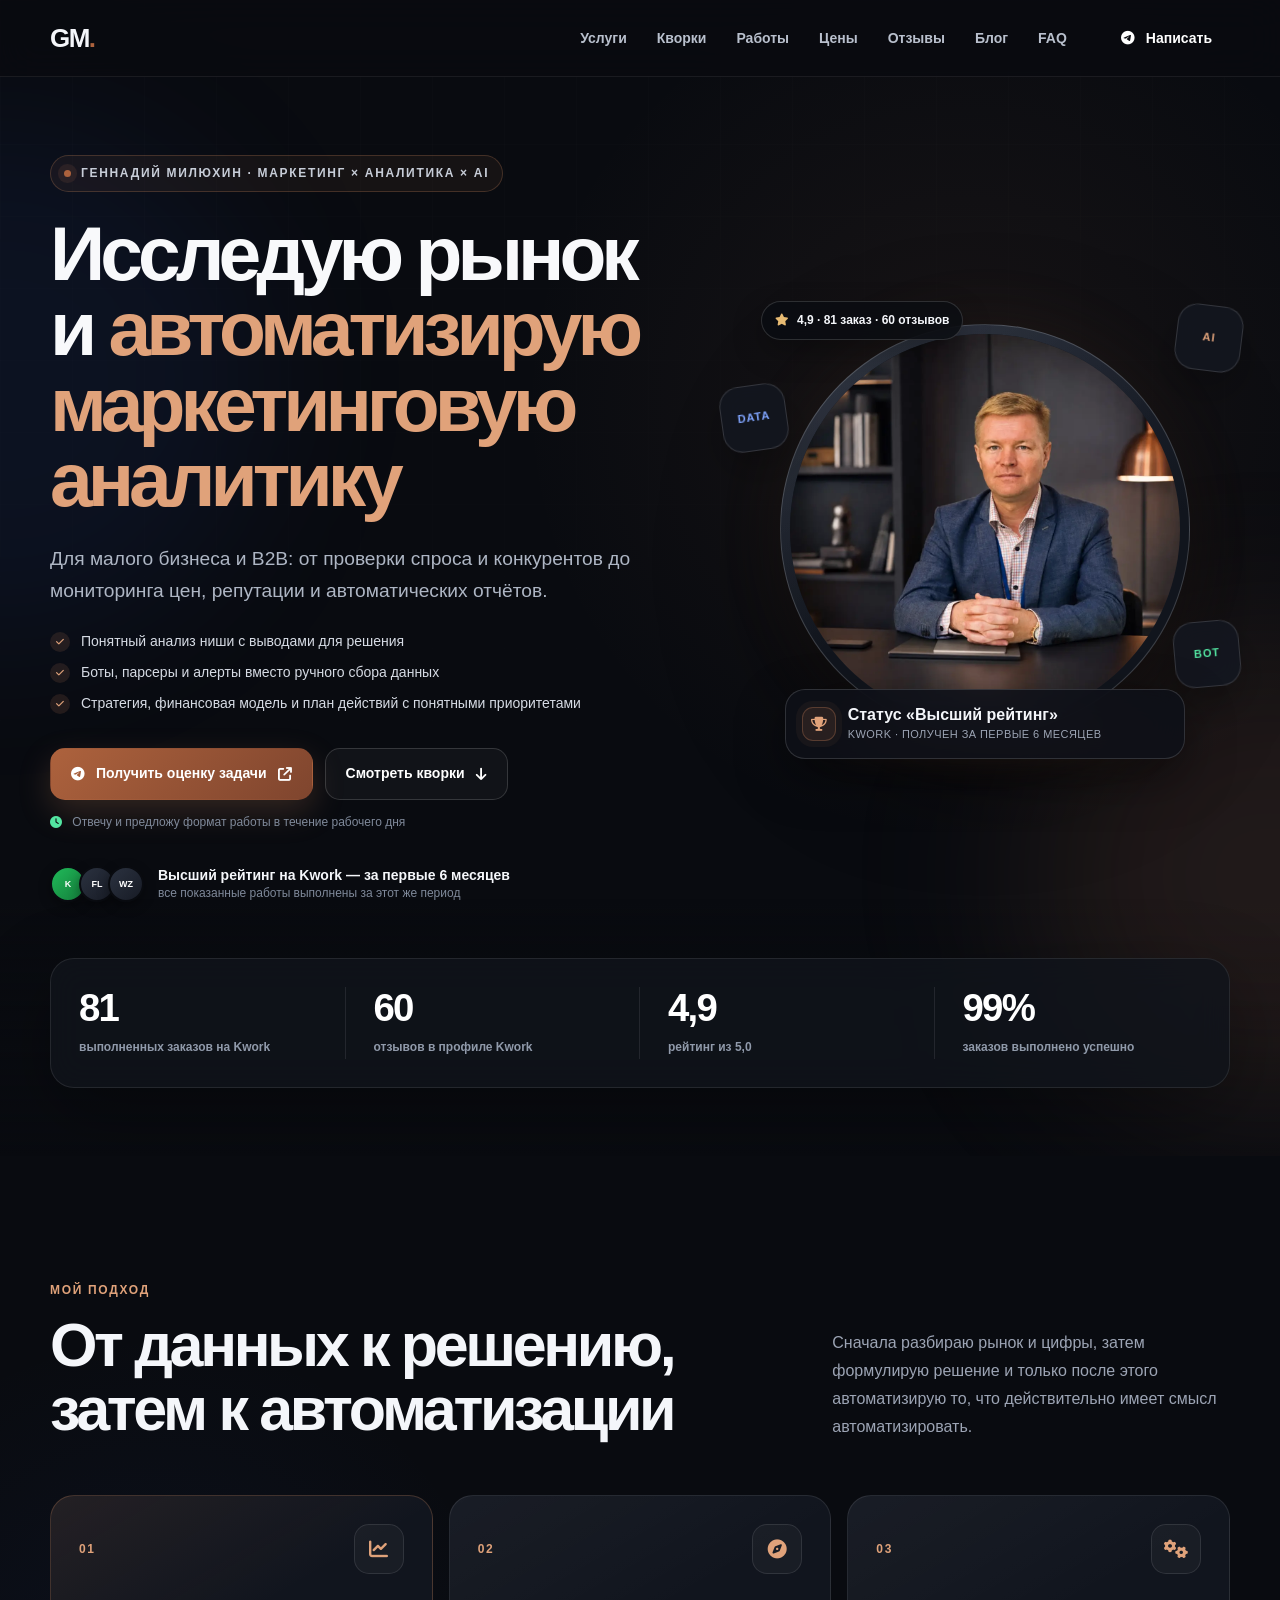
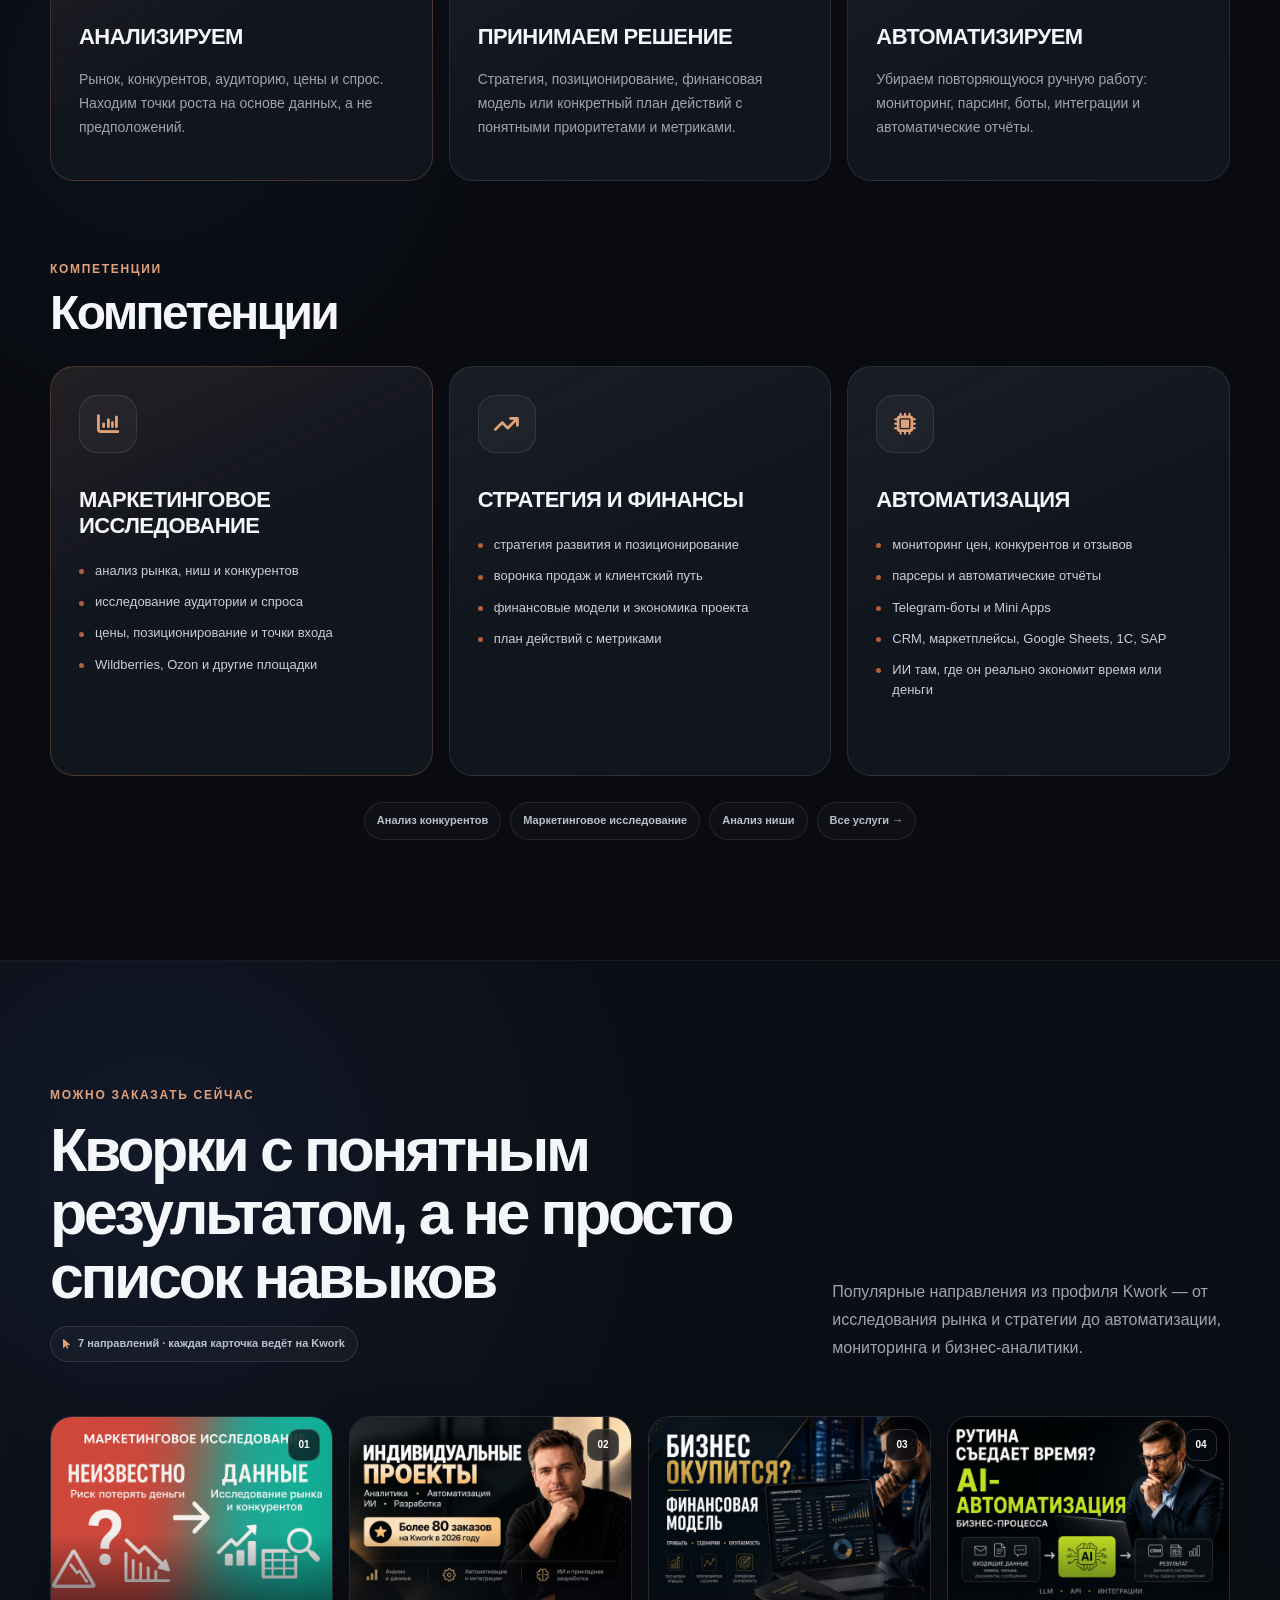
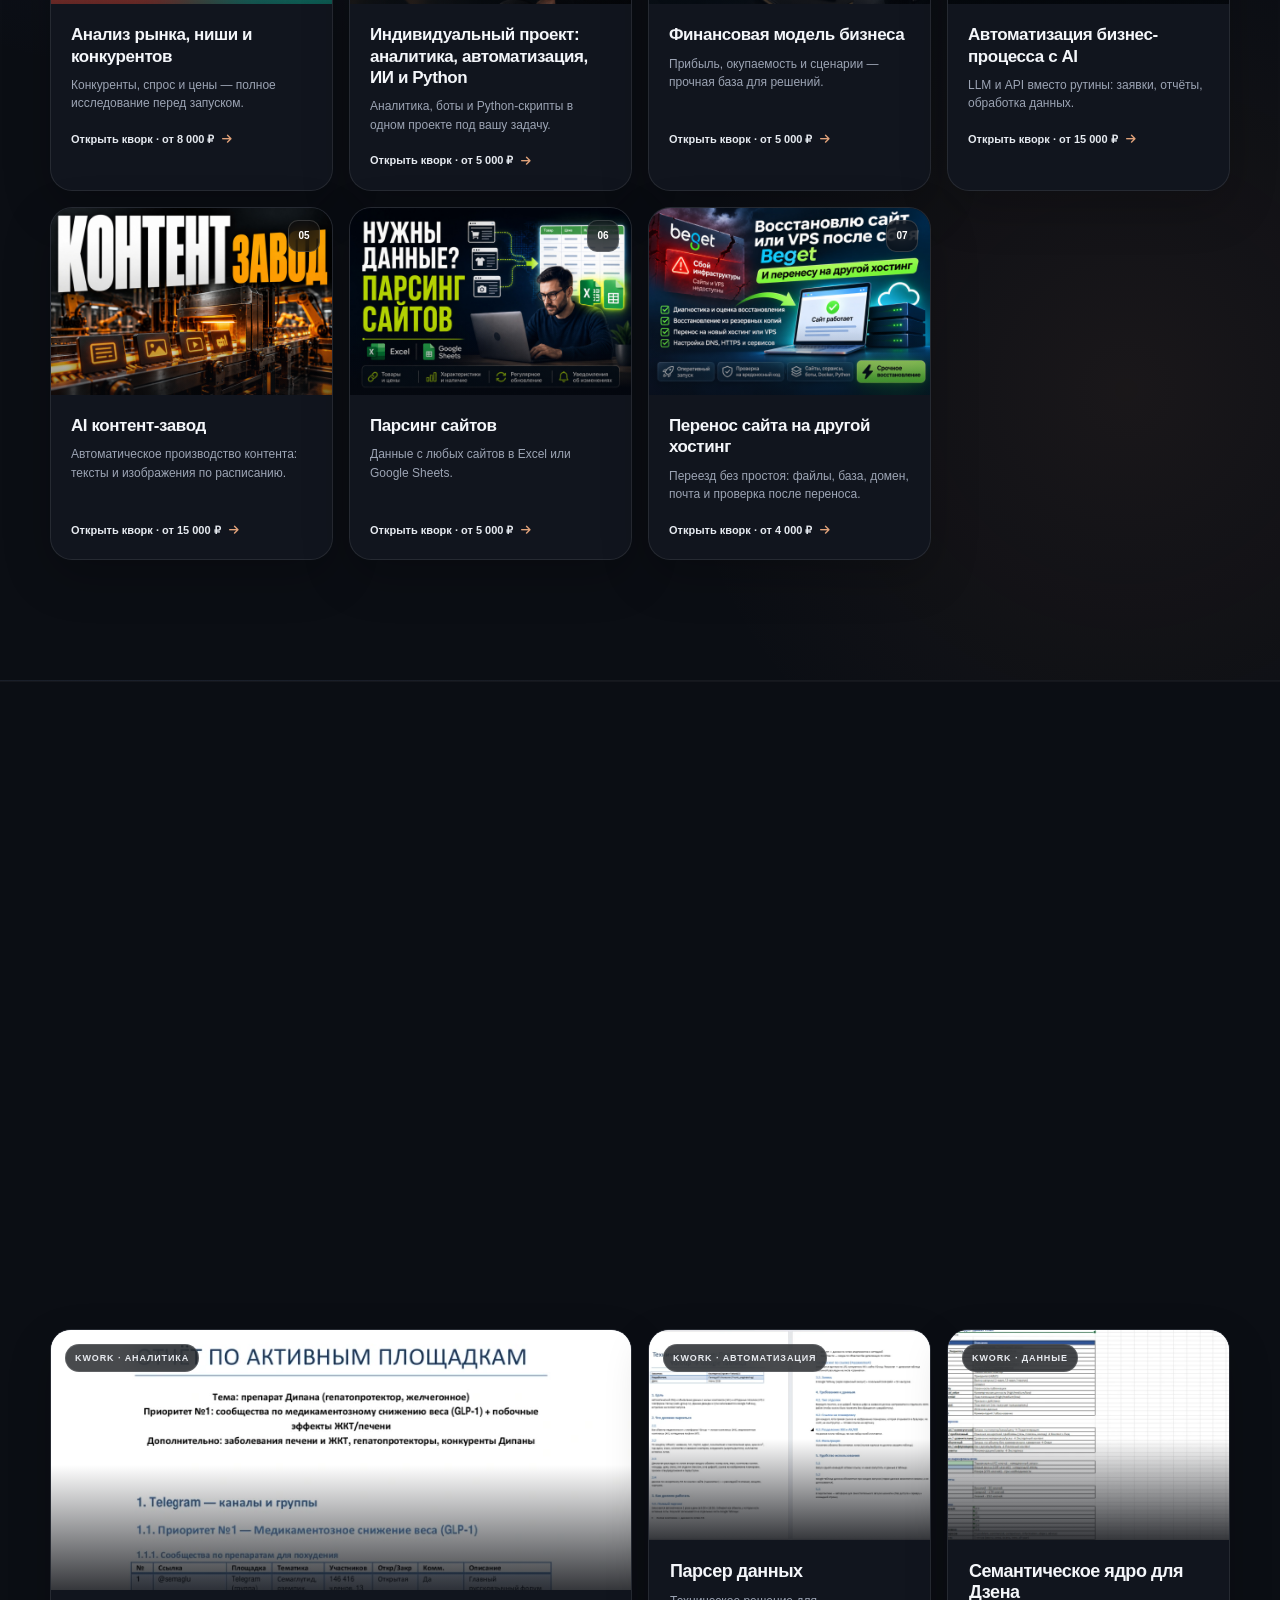
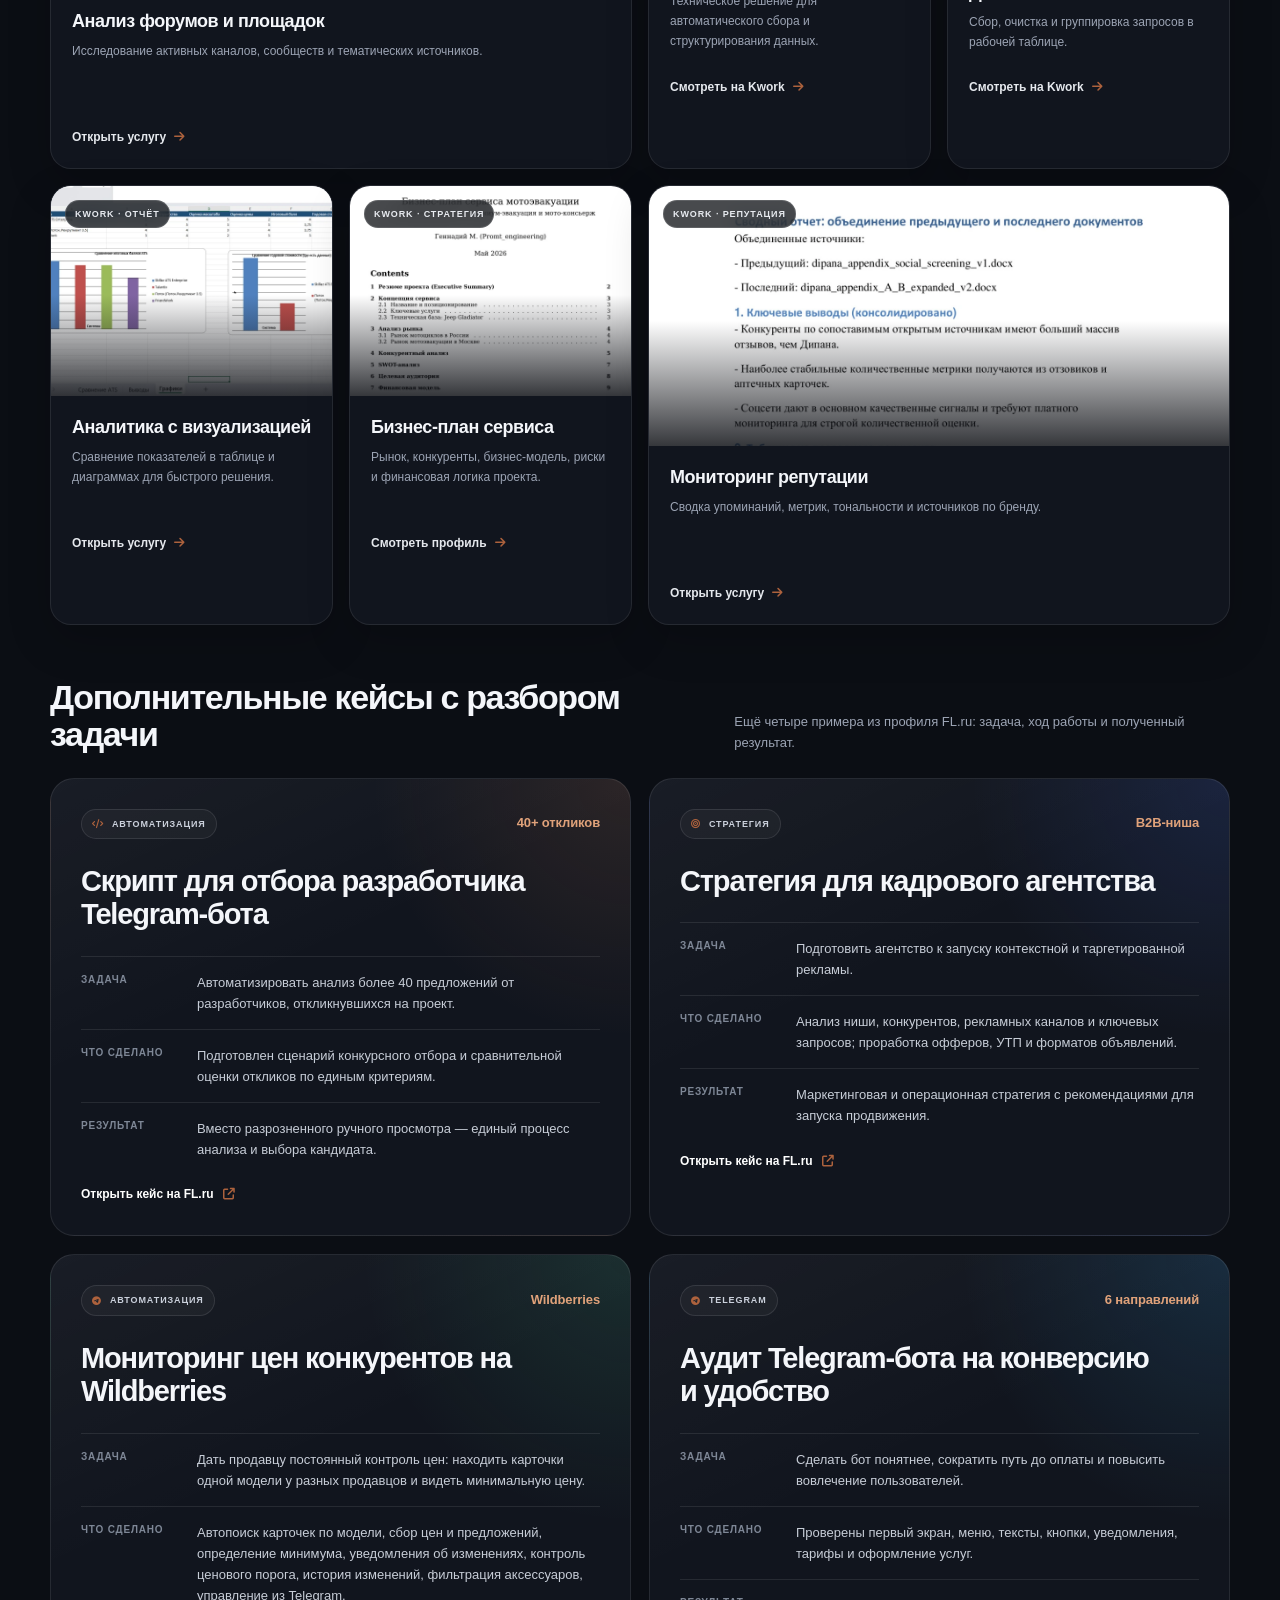
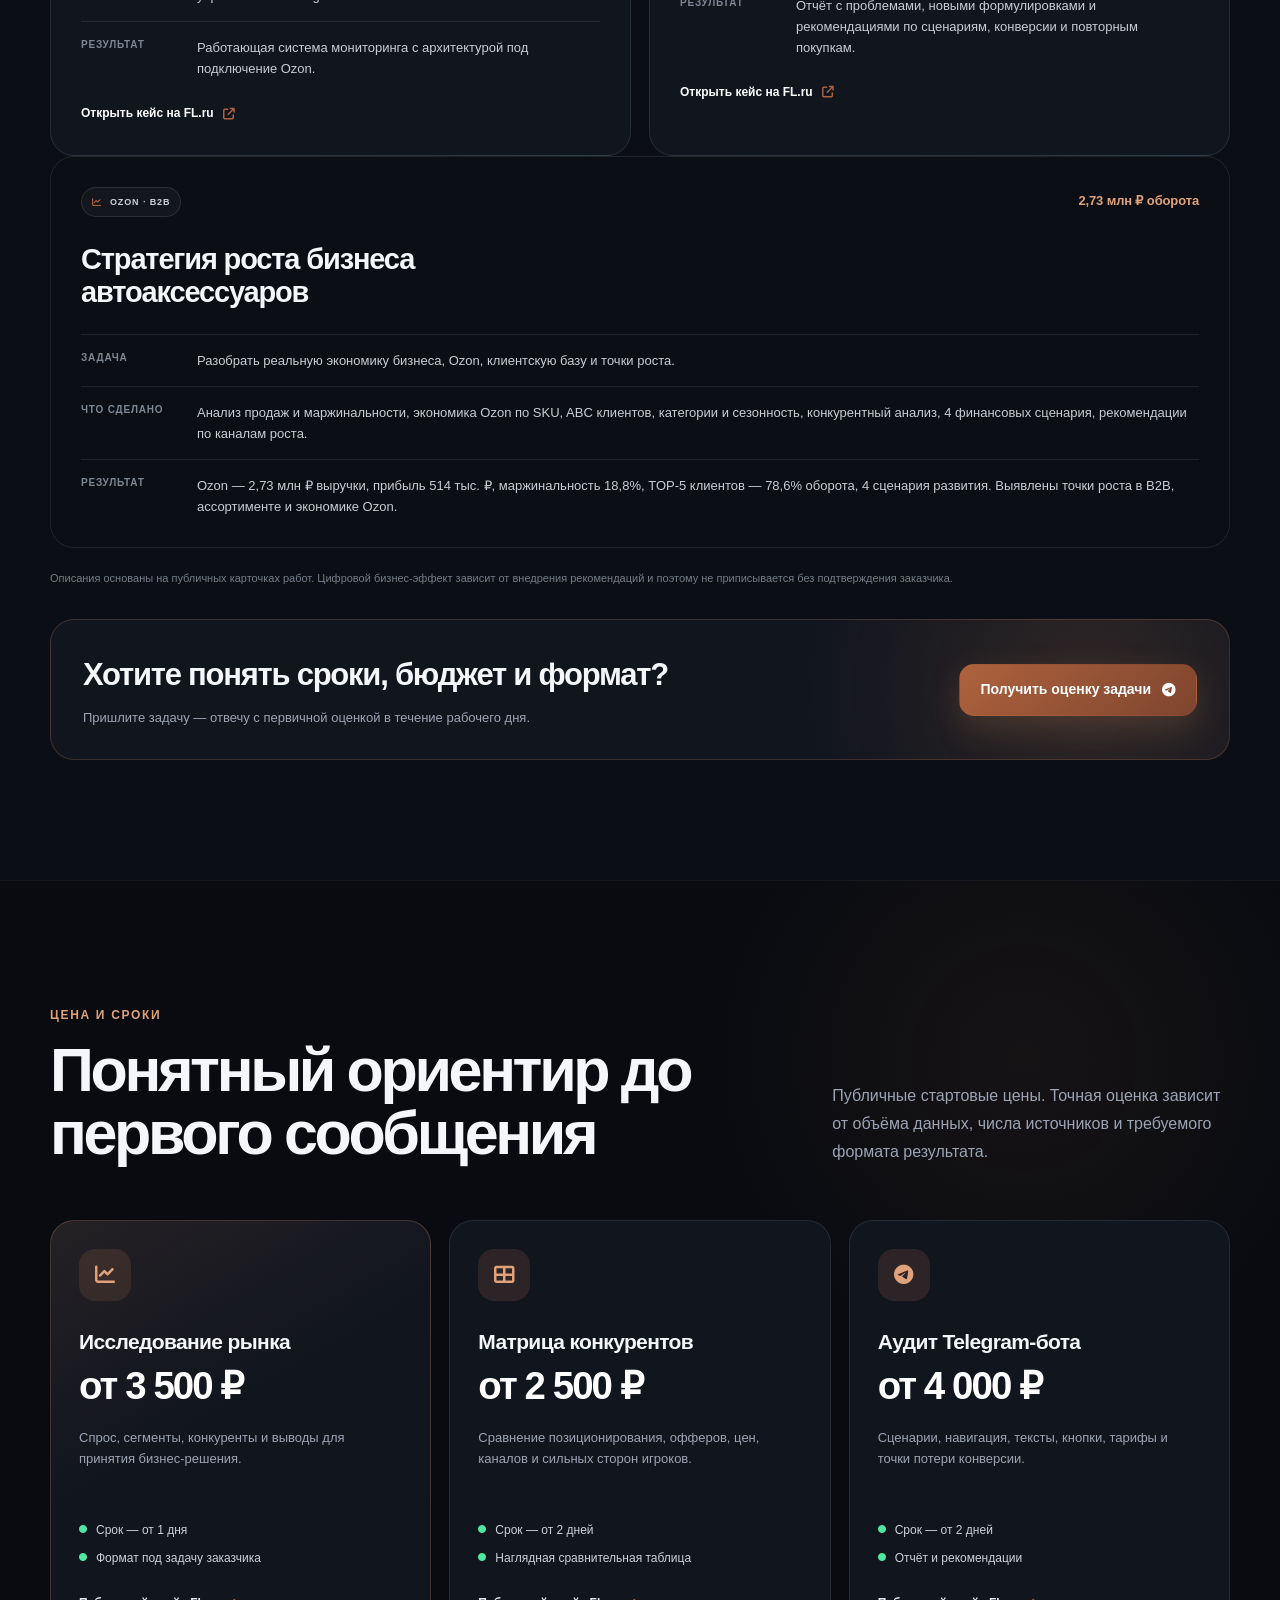
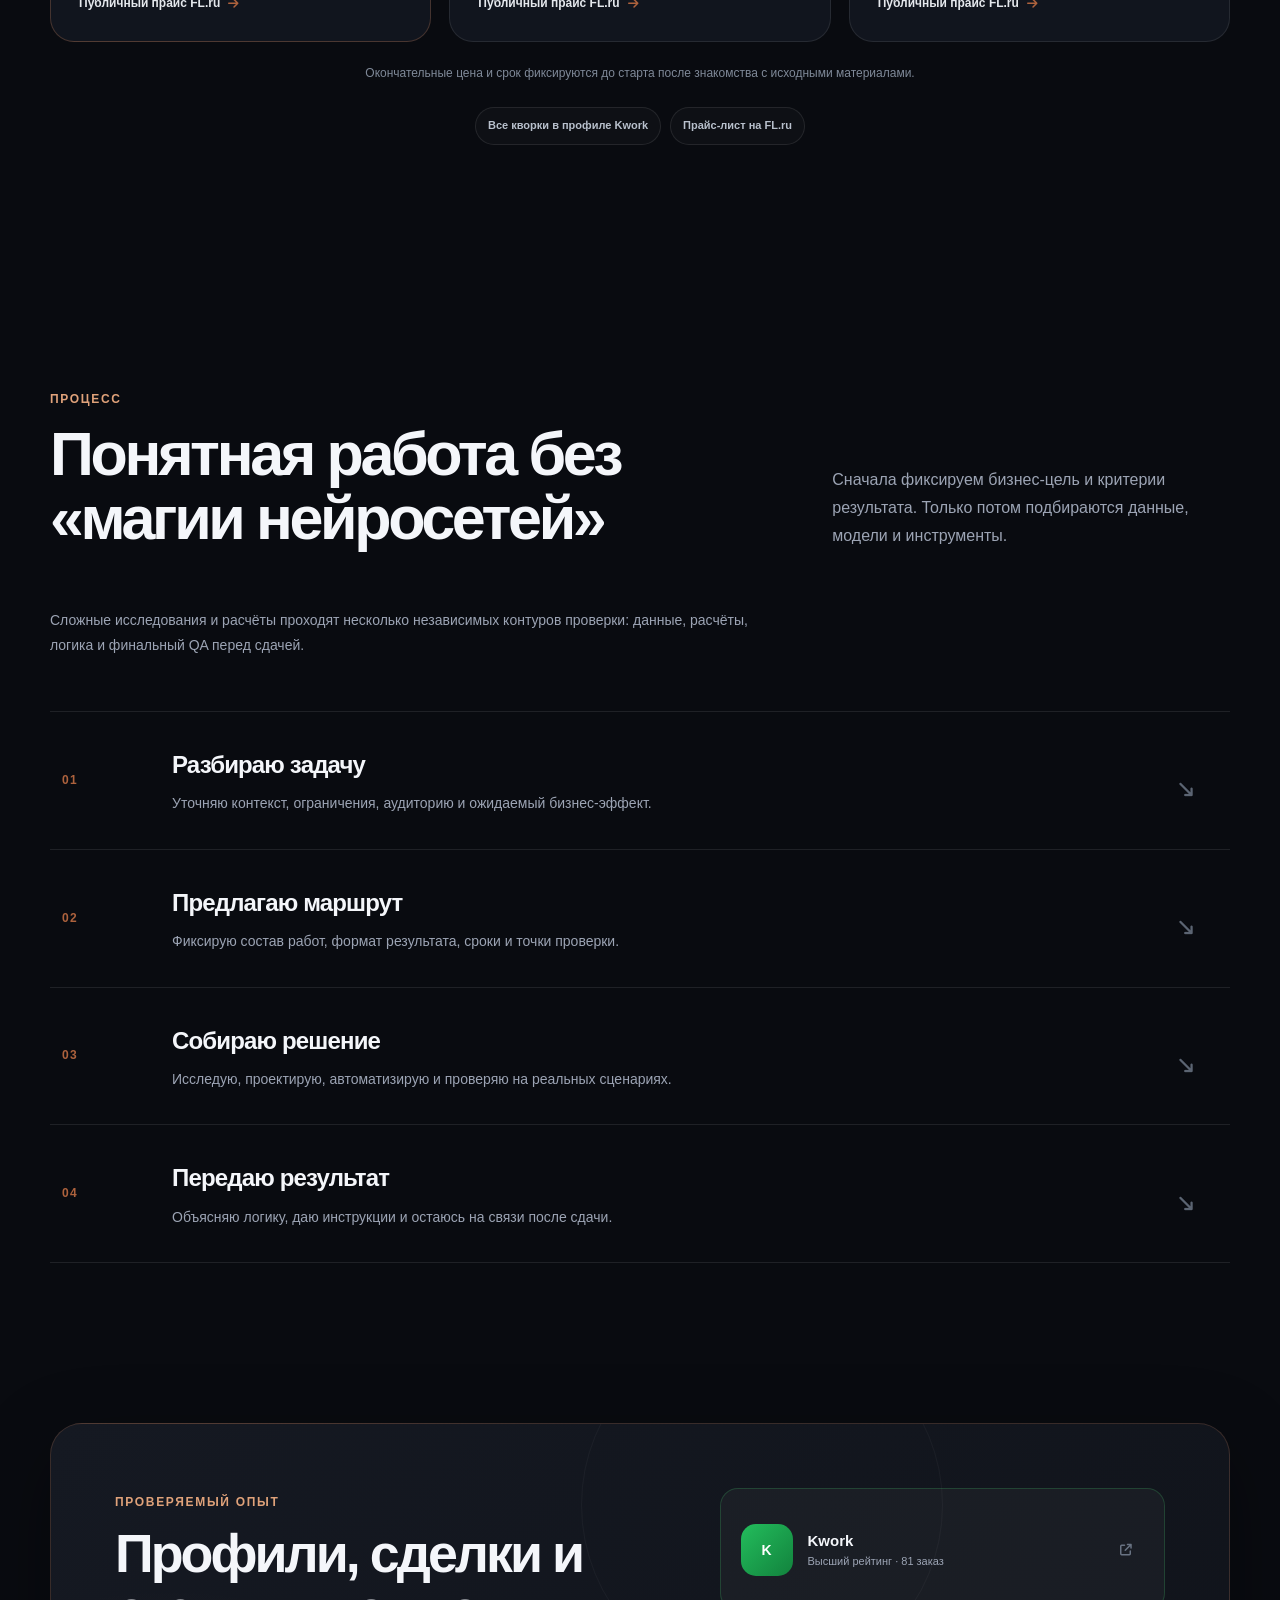
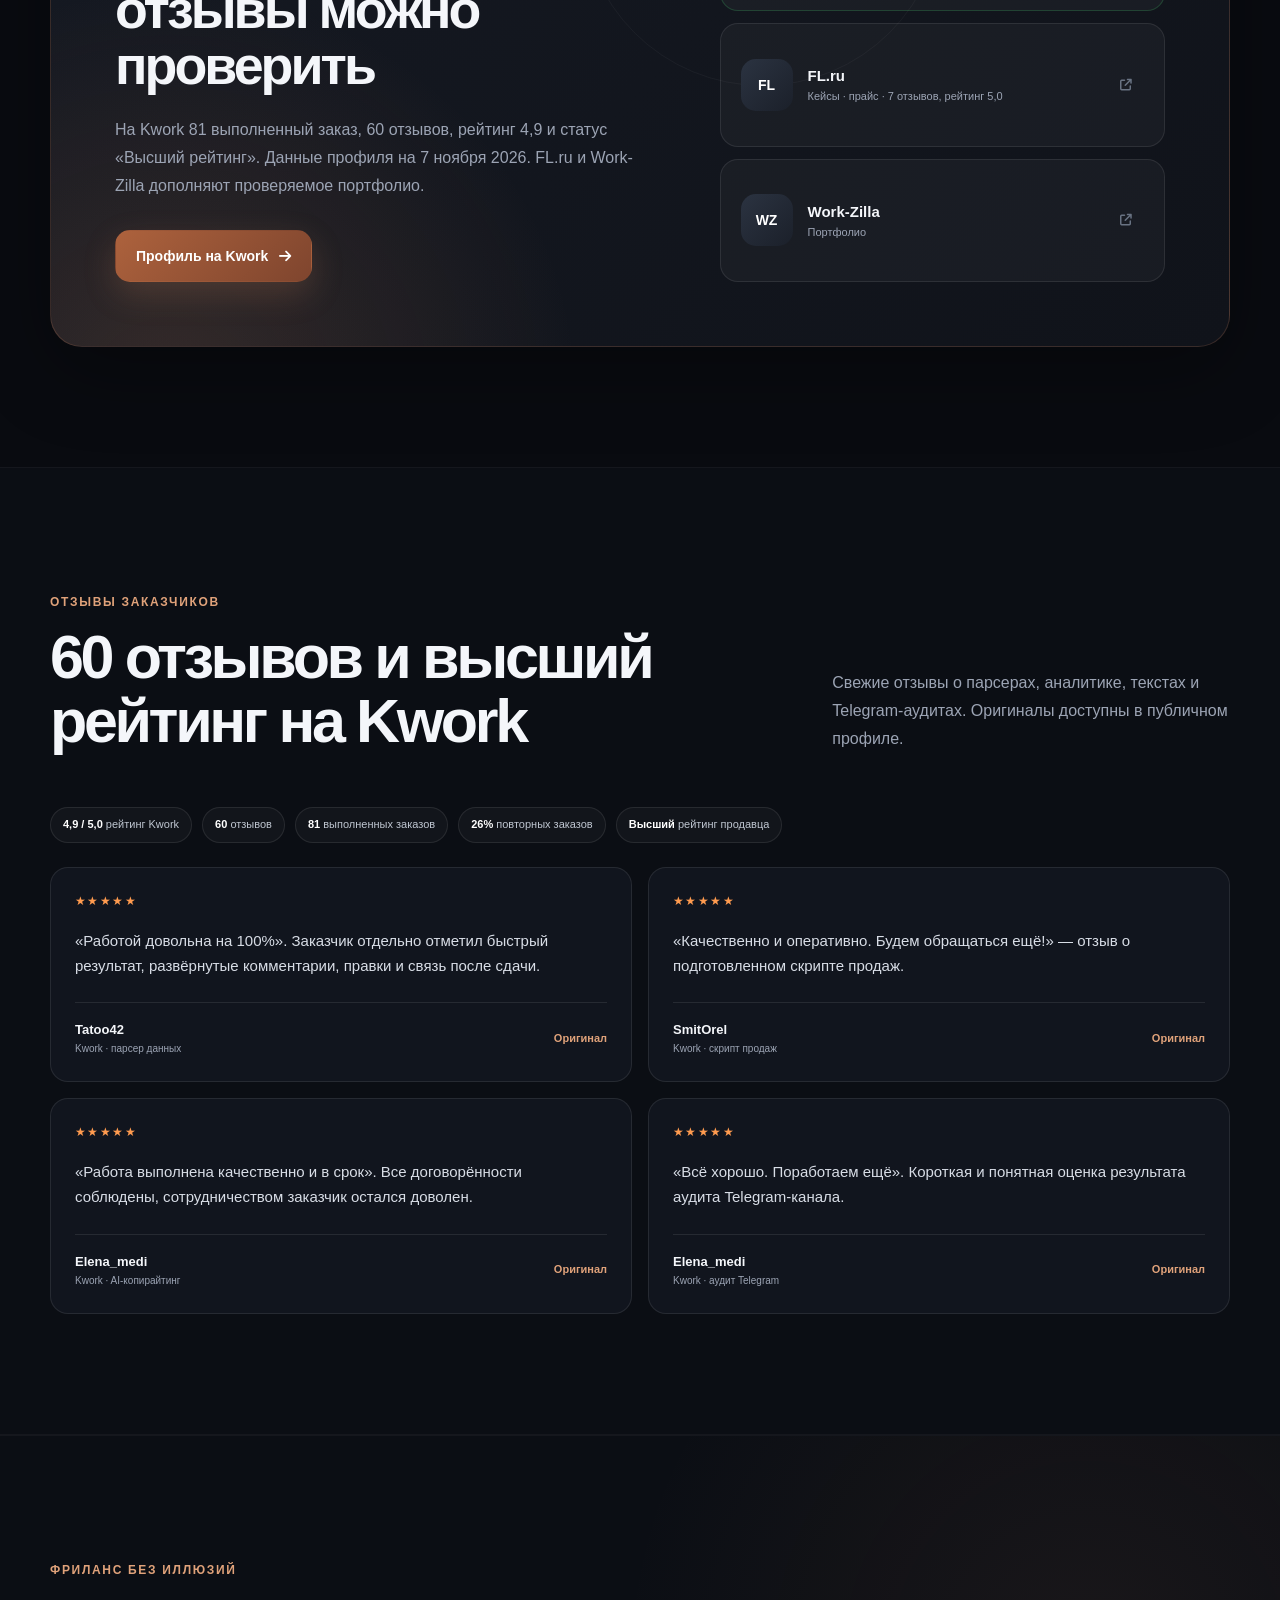
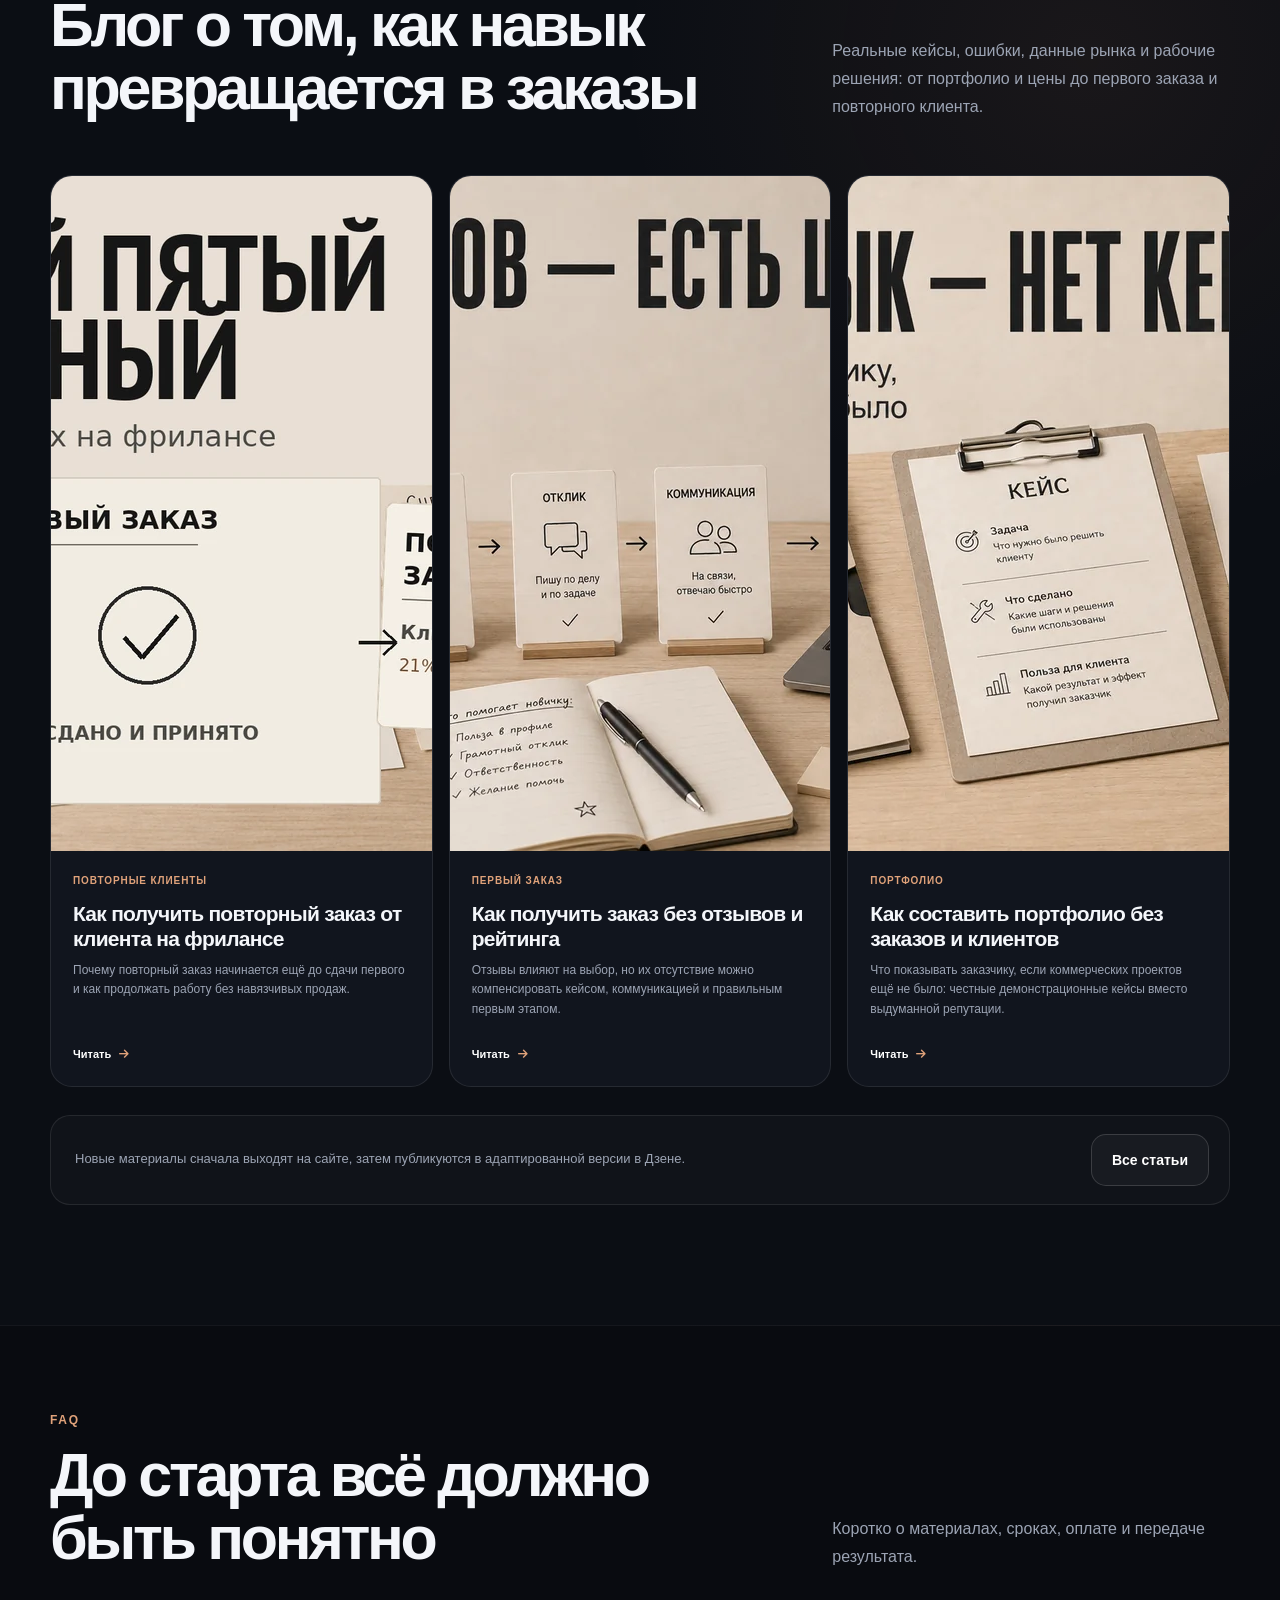
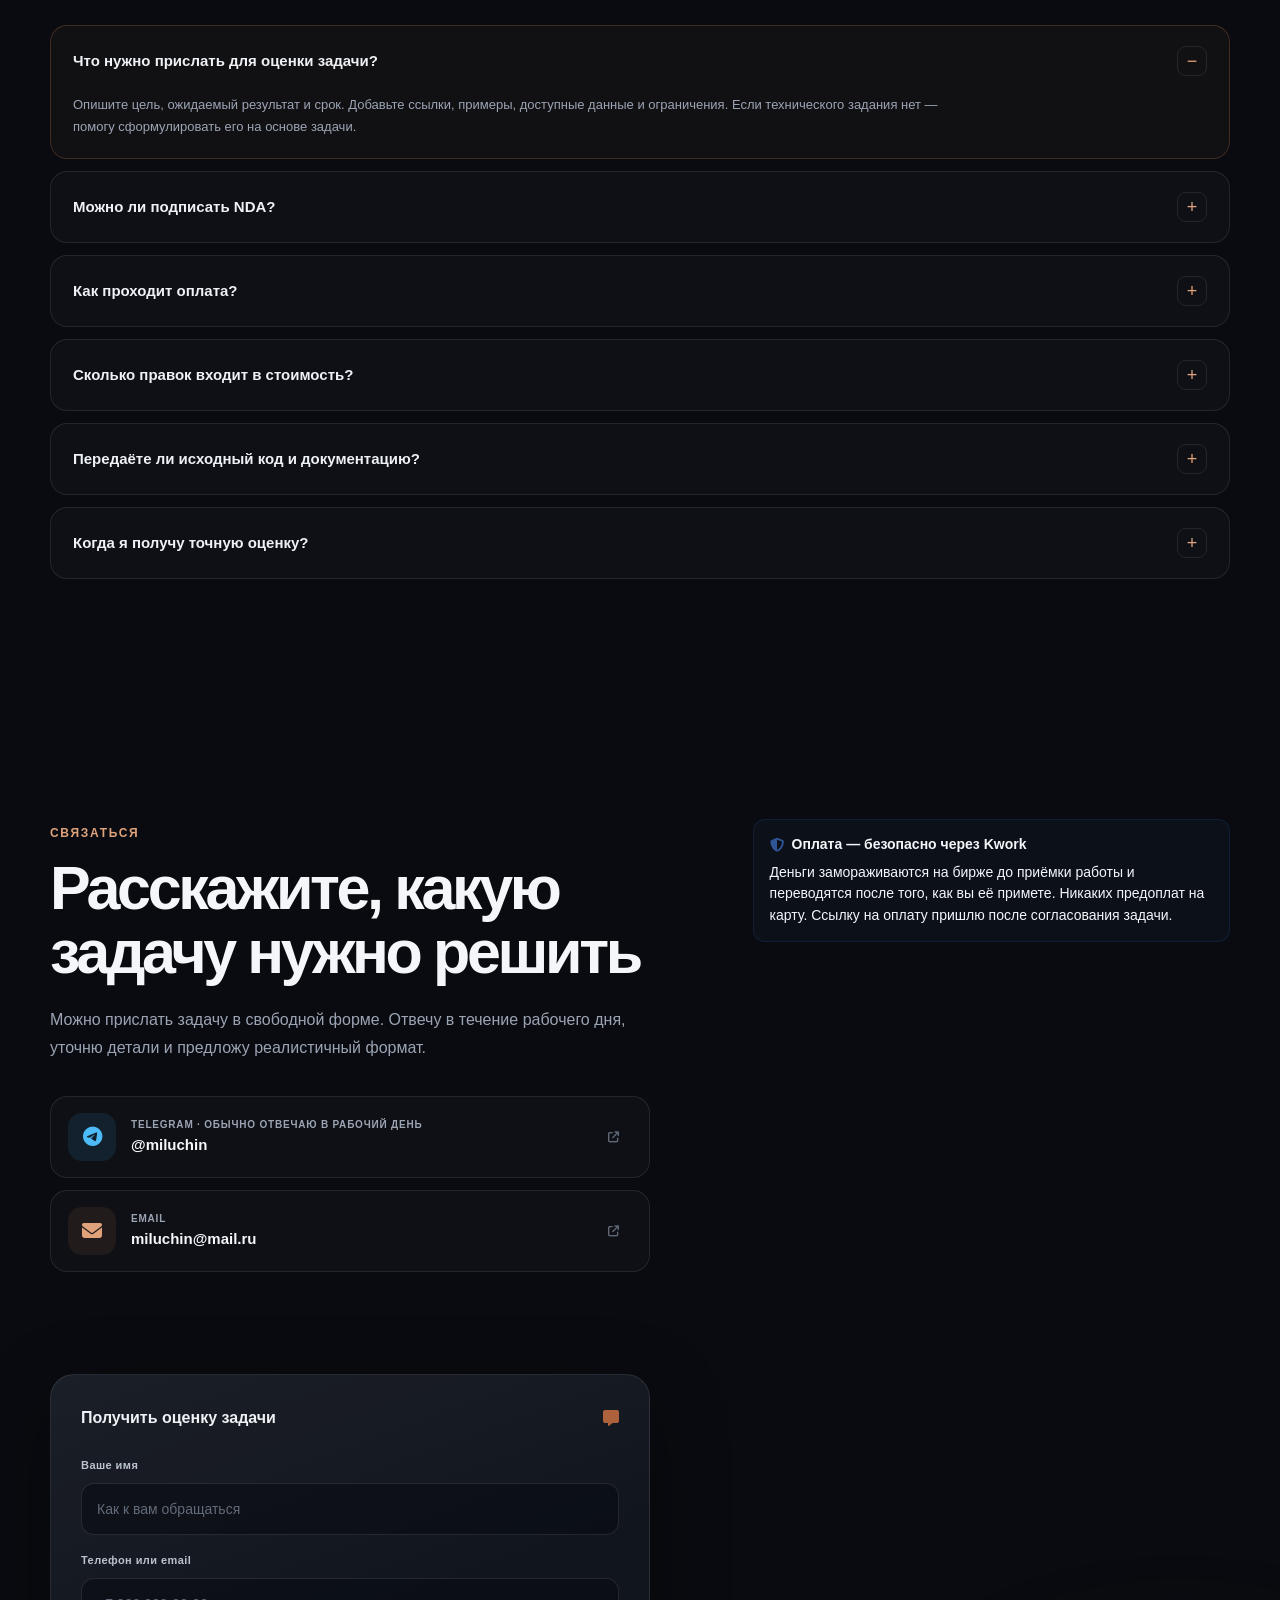
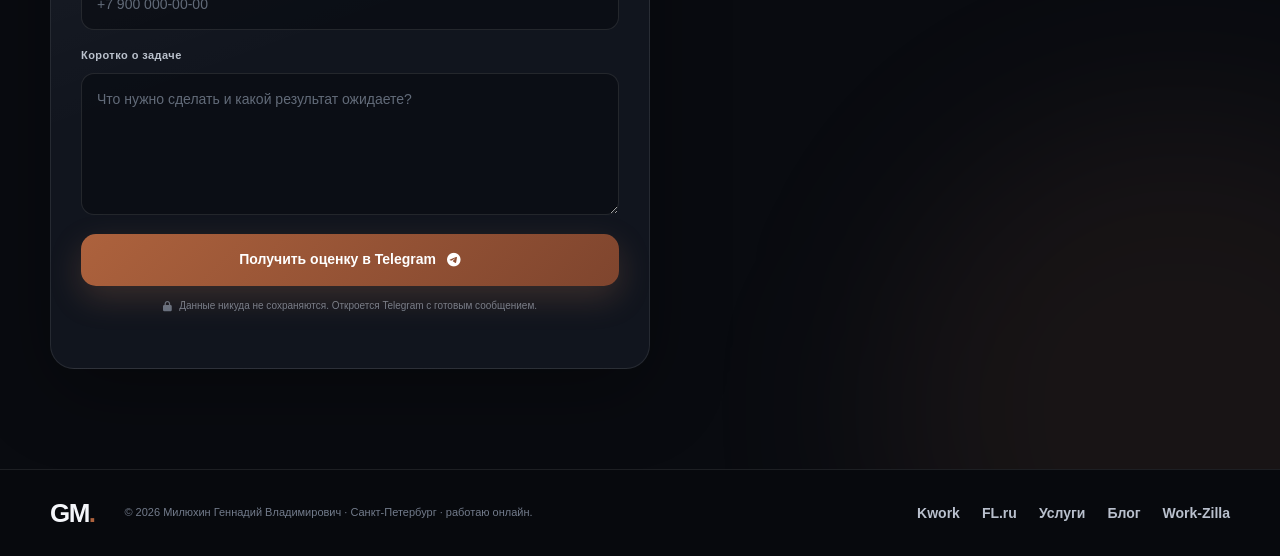
==== commit d9a3650e: "Синхронизация с витриной Kwork: данные на 07.11.2026, 7 активных кворков, кейс мониторинга цен Wildb" ====
--- a/index.html
+++ b/index.html
@@ -113,7 +113,7 @@
   ]
 }
     </script>
-<style>:root{--bg:#090b10;--bg-soft:#0d1017;--panel:#11151e;--panel-strong:#151a24;--line:rgba(255,255,255,0.09);--line-strong:rgba(255,255,255,0.15);--text:#f4f6fa;--muted:#9ca4b4;--accent:#ad623d;--accent-deep:#7f452e;--accent-bright:#e0a27a;--accent-soft:rgba(201,130,89,0.14);--green:#53e6a2;--shell:1180px;--radius-xl:32px;--radius-lg:24px;--radius-md:18px;--shadow:0 24px 80px rgba(0,0,0,0.32);}*{box-sizing:border-box;}html{scroll-behavior:smooth;scroll-padding-top:88px;}body{margin:0;min-width:320px;overflow-x:hidden;background:var(--bg);color:var(--text);font-family:"Segoe UI Variable","Segoe UI",Inter,Arial,sans-serif;font-size:16px;line-height:1.6;text-rendering:optimizeLegibility;}body::selection{background:var(--accent);color:#fff;}a{color:inherit;text-decoration:none;}button,input,textarea{font:inherit;}button,a{-webkit-tap-highlight-color:transparent;}.shell{width:min(calc(100% - 40px),var(--shell));margin-inline:auto;}.skip-link{position:fixed;top:12px;left:12px;z-index:200;transform:translateY(-150%);border-radius:12px;background:#fff;color:#111;padding:12px 16px;font-weight:700;transition:transform 0.2s ease;}.skip-link:focus{transform:translateY(0);}.site-header{position:fixed;inset:0 0 auto;z-index:100;border-bottom:1px solid rgba(255,255,255,0.07);background:rgba(9,11,16,0.78);backdrop-filter:blur(18px);}.nav-wrap{min-height:76px;display:flex;align-items:center;gap:32px;}.brand{display:inline-flex;align-items:baseline;color:var(--text);font-size:26px;font-weight:850;letter-spacing:-0.06em;line-height:1;}.brand span{color:var(--accent);}.nav-links{display:flex;align-items:center;gap:30px;margin-left:auto;}.nav-links a,.footer-links a{position:relative;color:#b9c0cd;font-size:14px;font-weight:650;transition:color 0.25s ease;}.nav-links a::after,.footer-links a::after{position:absolute;right:0;bottom:-7px;left:0;height:1px;content:"";transform:scaleX(0);background:var(--accent);transform-origin:right;transition:transform 0.25s ease;}.nav-links a:hover,.footer-links a:hover{color:#fff;}.nav-links a:hover::after,.footer-links a:hover::after{transform:scaleX(1);transform-origin:left;}.menu-toggle{display:none;width:46px;height:46px;align-items:center;justify-content:center;border:1px solid var(--line);border-radius:14px;background:var(--panel);color:#fff;cursor:pointer;}.button{position:relative;isolation:isolate;min-height:52px;display:inline-flex;align-items:center;justify-content:center;gap:11px;overflow:hidden;border:1px solid transparent;border-radius:15px;padding:0 20px;color:#fff;font-size:14px;font-weight:750;cursor:pointer;transition:transform 0.25s ease,border-color 0.25s ease,background 0.25s ease,box-shadow 0.25s ease;}.button::before{position:absolute;z-index:-1;top:0;bottom:0;left:-45%;width:35%;content:"";transform:skewX(-18deg);background:linear-gradient( 90deg,transparent,rgba(255,255,255,0.22),transparent );transition:left 0.5s ease;}.button:hover::before{left:120%;}.button:hover{transform:translateY(-3px);}.button:focus-visible,.nav-links a:focus-visible,.contact-card:focus-visible,.work-card:focus-visible,.platform-card:focus-visible{outline:3px solid rgba(201,130,89,0.42);outline-offset:4px;}.button-primary{background:linear-gradient(135deg,var(--accent),var(--accent-deep));box-shadow:0 12px 32px rgba(201,130,89,0.22);}.button-primary:hover{box-shadow:0 16px 42px rgba(201,130,89,0.32);}.button-ghost{border-color:var(--line-strong);background:rgba(255,255,255,0.035);}.button-ghost:hover{border-color:rgba(201,130,89,0.5);background:var(--accent-soft);}.button-small{min-height:44px;padding-inline:17px;}.nav-cta{margin-left:4px;}.hero{position:relative;overflow:clip;min-height:100svh;padding:155px 0 68px;background:linear-gradient(180deg,rgba(9,11,16,0) 78%,var(--bg) 100%),radial-gradient(circle at 75% 35%,rgba(201,130,89,0.08),transparent 36%);}.hero-grid{position:absolute;inset:0;opacity:0.16;background-image:linear-gradient(rgba(255,255,255,0.065) 1px,transparent 1px),linear-gradient(90deg,rgba(255,255,255,0.065) 1px,transparent 1px);background-size:72px 72px;mask-image:linear-gradient(to bottom,black 0%,transparent 78%);}.hero-glow{position:absolute;border-radius:999px;filter:blur(1px);pointer-events:none;}.hero-glow-one{top:120px;left:-260px;width:520px;height:520px;background:rgba(58,106,255,0.075);filter:blur(80px);}.hero-glow-two{right:-230px;bottom:40px;width:480px;height:480px;background:rgba(201,130,89,0.12);filter:blur(90px);}.hero-layout{position:relative;z-index:1;display:grid;grid-template-columns:minmax(0,1.1fr) minmax(380px,0.9fr);align-items:center;gap:clamp(44px,7vw,100px);}.hero-copy{max-width:700px;}.eyebrow,.section-kicker{color:#c7cdd8;font-size:12px;font-weight:800;letter-spacing:0.14em;text-transform:uppercase;}.eyebrow{width:fit-content;display:inline-flex;align-items:center;gap:10px;border:1px solid rgba(201,130,89,0.26);border-radius:999px;background:rgba(201,130,89,0.07);padding:8px 13px;}.eyebrow-dot{width:7px;height:7px;border-radius:50%;background:var(--accent);box-shadow:0 0 0 6px rgba(201,130,89,0.1);}.hero h1{max-width:780px;margin:24px 0 0;color:#f8f9fb;font-size:clamp(46px,6vw,79px);font-weight:820;hyphens:auto;letter-spacing:-0.065em;line-height:0.98;overflow-wrap:break-word;}.hero h1 span{color:var(--accent-bright);}.hero-lead{max-width:650px;margin:26px 0 0;color:#aeb6c4;font-size:clamp(17px,1.5vw,20px);line-height:1.65;}.hero-results{max-width:650px;display:grid;gap:10px;margin:24px 0 0;padding:0;list-style:none;}.hero-results li{display:flex;align-items:flex-start;gap:11px;color:#d6dbe4;font-size:14px;line-height:1.5;}.hero-results i{width:20px;height:20px;display:grid;place-items:center;flex:0 0 auto;margin-top:1px;border-radius:50%;background:var(--accent-soft);color:var(--accent-bright);font-size:9px;}.hero-actions{display:flex;flex-wrap:wrap;gap:12px;margin-top:34px;}.response-note{margin:13px 0 0;color:#7f899a;font-size:12px;}.response-note i{margin-right:7px;color:var(--green);}.hero-proof{display:flex;align-items:center;gap:14px;margin-top:34px;}.avatars{display:flex;}.avatars span{width:36px;height:36px;display:grid;place-items:center;margin-left:-7px;border:2px solid var(--bg);border-radius:50%;background:linear-gradient(135deg,#2b3240,#171b25);color:#fff;font-size:9px;font-weight:850;box-shadow:0 4px 12px rgba(0,0,0,0.35);}.avatars span:first-child{margin-left:0;background:linear-gradient(135deg,#20ba59,#147d3b);}.hero-proof p{margin:0;display:flex;flex-direction:column;color:#7f899a;font-size:12px;line-height:1.4;}.hero-proof strong{color:#f5f7fb;font-size:14px;}.profile-stage{position:relative;min-height:500px;display:grid;place-items:center;}.stage-orbit{display:none;}.stage-orbit-one{width:450px;height:450px;animation:spin 34s linear infinite;}.stage-orbit-two{width:340px;height:340px;border-style:dashed;border-color:rgba(201,130,89,0.22);animation:spin-reverse 26s linear infinite;}.portrait-shell{position:relative;width:min(100%,410px);aspect-ratio:1 / 1;border:1px solid rgba(255,255,255,0.18);border-radius:50%;background:linear-gradient(145deg,rgba(255,255,255,0.07),transparent 52%),linear-gradient(160deg,#252b38,#11151d 60%);padding:9px;box-shadow:0 35px 110px rgba(0,0,0,0.55),0 0 70px rgba(201,130,89,0.09);}.portrait-shell::after{position:absolute;right:46px;bottom:-14px;left:46px;height:30px;content:"";border-radius:50%;background:rgba(201,130,89,0.26);filter:blur(20px);}.portrait-placeholder{position:relative;width:100%;height:100%;display:grid;place-items:center;overflow:hidden;border-radius:inherit;background:radial-gradient(circle at 50% 32%,rgba(201,130,89,0.16),transparent 28%),repeating-linear-gradient( 135deg,transparent 0 16px,rgba(255,255,255,0.018) 16px 17px ),#121721;}.portrait-photo{position:absolute;inset:0;z-index:2;width:100%;height:100%;object-fit:cover;object-position:center;filter:saturate(0.92) contrast(1.03);}.portrait-fallback{transform:translateY(20px);color:#727b8c;font-size:150px;filter:drop-shadow(0 20px 35px rgba(0,0,0,0.55));}.orbit-chip{position:absolute;z-index:3;width:66px;height:66px;display:grid;place-items:center;border:1px solid rgba(255,255,255,0.14);border-radius:20px;background:rgba(18,22,31,0.84);color:#fff;font-size:11px;font-weight:850;letter-spacing:0.08em;backdrop-filter:blur(14px);box-shadow:0 18px 45px rgba(0,0,0,0.3);}.orbit-ai{top:26px;right:-12px;color:var(--accent-bright);transform:rotate(7deg);}.orbit-data{top:106px;left:-18px;color:#80a5ff;transform:rotate(-8deg);}.orbit-bot{right:-10px;bottom:92px;color:var(--green);transform:rotate(-5deg);}.profile-card{position:absolute;z-index:4;bottom:20px;left:50%;width:min(400px,calc(100% - 40px));display:flex;align-items:center;gap:12px;transform:translateX(-50%);border:1px solid rgba(255,255,255,0.14);border-radius:20px;background:rgba(14,17,24,0.88);padding:14px 16px;backdrop-filter:blur(18px);box-shadow:0 18px 50px rgba(0,0,0,0.4);}.profile-online{width:12px;height:12px;flex:0 0 auto;border:3px solid #184130;border-radius:50%;background:var(--green);box-shadow:0 0 0 6px rgba(83,230,162,0.09);}.profile-online-static{width:34px;height:34px;display:grid;place-items:center;flex:0 0 auto;border:1px solid rgba(201,130,89,0.3);border-radius:11px;background:var(--accent-soft);color:var(--accent-bright);box-shadow:0 0 0 6px rgba(201,130,89,0.06);}.profile-online-static::before{content:"\f091";font-family:"Font Awesome 6 Free";font-size:14px;font-weight:900;}.profile-card div{display:flex;flex-direction:column;min-width:0;}.profile-card strong{font-size:16px;line-height:1.35;}.profile-card span:last-child{overflow:hidden;color:var(--muted);font-size:11px;letter-spacing:0.04em;text-overflow:ellipsis;text-transform:uppercase;white-space:nowrap;}.profile-rating{position:absolute;z-index:5;top:22px;left:22px;display:inline-flex;align-items:center;gap:8px;border:1px solid rgba(255,255,255,0.14);border-radius:999px;background:rgba(10,13,18,0.82);padding:9px 13px;color:#f4f6fa;font-size:12px;font-weight:800;backdrop-filter:blur(14px);box-shadow:0 12px 30px rgba(0,0,0,0.28);}.profile-rating i{color:#e7bb73;}.stats-panel{position:relative;z-index:2;display:grid;grid-template-columns:repeat(4,1fr);margin-top:56px;border:1px solid var(--line);border-radius:var(--radius-lg);background:rgba(16,20,28,0.82);backdrop-filter:blur(16px);box-shadow:var(--shadow);}.stat{position:relative;min-height:128px;display:flex;flex-direction:column;justify-content:center;padding:22px 28px;}.stat:not(:last-child)::after{position:absolute;top:28px;right:0;bottom:28px;width:1px;content:"";background:var(--line);}.stat strong{color:#fff;font-size:clamp(31px,3vw,42px);font-weight:820;letter-spacing:-0.045em;line-height:1;}.stat span{margin-top:10px;color:#909aaa;font-size:12px;font-weight:650;}.section{position:relative;padding:120px 0;}.section-heading{display:grid;grid-template-columns:minmax(0,1.2fr) minmax(280px,0.65fr);align-items:end;gap:48px;margin-bottom:54px;}.section-kicker{display:inline-block;margin-bottom:14px;color:var(--accent-bright);}.section h2{max-width:780px;margin:0;font-size:clamp(36px,4.8vw,61px);font-weight:790;letter-spacing:-0.055em;line-height:1.04;}.section-heading > p,.platform-copy > p,.contact-copy > p{margin:0;color:var(--muted);font-size:16px;line-height:1.75;}.services{background:radial-gradient(circle at 12% 38%,rgba(51,93,198,0.07),transparent 25%),var(--bg);}.expertise-grid{display:grid;grid-template-columns:repeat(3,1fr);gap:18px;}.expertise-card{position:relative;min-height:440px;overflow:hidden;border:1px solid var(--line);border-radius:var(--radius-lg);background:linear-gradient(155deg,rgba(255,255,255,0.04),transparent 45%),var(--panel);padding:30px;transition:transform 0.3s ease,border-color 0.3s ease,box-shadow 0.3s ease;}.expertise-card::after{position:absolute;right:-70px;bottom:-100px;width:220px;height:220px;content:"";border-radius:50%;background:rgba(74,111,255,0.09);filter:blur(45px);}.expertise-card:hover{transform:translateY(-7px);border-color:rgba(255,255,255,0.17);box-shadow:0 28px 70px rgba(0,0,0,0.28);}.expertise-featured{border-color:rgba(201,130,89,0.25);background:linear-gradient(155deg,rgba(201,130,89,0.11),transparent 43%),var(--panel);}.expertise-featured::after{background:rgba(201,130,89,0.18);}.expertise-top{display:flex;align-items:flex-start;justify-content:space-between;}.card-number{color:#646d7b;font-size:12px;font-weight:800;letter-spacing:0.13em;}.icon-box{width:66px;height:66px;display:grid;place-items:center;border:1px solid rgba(255,255,255,0.1);border-radius:20px;background:rgba(255,255,255,0.035);color:var(--accent-bright);font-size:25px;}.expertise-card h3{max-width:260px;margin:74px 0 13px;font-size:26px;letter-spacing:-0.035em;line-height:1.15;}.expertise-card > p{margin:0;color:var(--muted);font-size:14px;line-height:1.7;}.expertise-card ul{position:absolute;right:30px;bottom:28px;left:30px;display:grid;gap:10px;margin:0;padding:0;list-style:none;}.expertise-card li{display:flex;align-items:center;gap:9px;color:#c8ced8;font-size:13px;}.expertise-card li::before{width:5px;height:5px;flex:0 0 auto;border-radius:50%;background:var(--accent);content:"";}.kworks-showcase{overflow:hidden;border-block:1px solid rgba(255,255,255,0.05);background:radial-gradient(circle at 12% 16%,rgba(69,107,199,0.11),transparent 32%),radial-gradient(circle at 88% 78%,rgba(201,130,89,0.08),transparent 30%),#0b0e14;}.kwork-showcase-note{display:inline-flex;align-items:center;gap:8px;width:fit-content;margin-top:17px;border:1px solid rgba(255,255,255,0.1);border-radius:999px;background:rgba(255,255,255,0.035);padding:8px 12px;color:#b9c1cf;font-size:11px;font-weight:700;}.kwork-showcase-note i{color:var(--accent-bright);}.kwork-offers-grid{display:grid;grid-template-columns:repeat(4,minmax(0,1fr));gap:16px;}.kwork-offer{min-width:0;overflow:hidden;border:1px solid var(--line);border-radius:22px;background:#11151e;box-shadow:0 16px 48px rgba(0,0,0,0.22);transition:transform 0.32s ease,border-color 0.32s ease,box-shadow 0.32s ease;}.kwork-offer:hover{transform:translateY(-8px);border-color:rgba(255,255,255,0.2);box-shadow:0 28px 68px rgba(0,0,0,0.4);}.kwork-offer-visual{position:relative;overflow:hidden;aspect-ratio:3 / 2;background:#111722;}.kwork-offer-visual img{width:100%;height:100%;display:block;border-radius:0;object-fit:cover;transition:transform 0.5s ease,filter 0.5s ease;}.kwork-offer:hover .kwork-offer-visual img{transform:scale(1.045);filter:saturate(1.07);}.kwork-offer-visual::after{position:absolute;inset:auto 0 0;height:38%;content:"";background:linear-gradient(to top,rgba(8,11,17,0.54),transparent);pointer-events:none;}.kwork-offer-index{position:absolute;z-index:2;top:12px;right:12px;width:32px;height:32px;display:grid;place-items:center;border:1px solid rgba(255,255,255,0.16);border-radius:10px;background:rgba(8,11,17,0.72);color:#fff;font-size:10px;font-weight:850;backdrop-filter:blur(10px);}.kwork-offer-copy{min-height:164px;display:flex;flex-direction:column;padding:20px;}.kwork-offer-copy h3{margin:0;font-size:17px;letter-spacing:-0.025em;line-height:1.25;}.kwork-offer-copy p{margin:9px 0 18px;color:var(--muted);font-size:12px;line-height:1.55;}.kwork-offer-link{display:inline-flex;align-items:center;gap:8px;margin-top:auto;color:#e6eaf0;font-size:11px;font-weight:780;}.kwork-offer-link i{color:var(--accent-bright);transition:transform 0.25s ease;}.kwork-offer:hover .kwork-offer-link i{transform:translateX(4px);}.kwork-showcase-footer{display:flex;align-items:center;justify-content:space-between;gap:22px;margin-top:28px;border:1px solid rgba(255,255,255,0.08);border-radius:20px;background:rgba(255,255,255,0.026);padding:18px 20px 18px 24px;}.kwork-showcase-footer p{margin:0;color:var(--muted);font-size:13px;}.portfolio{border-block:1px solid rgba(255,255,255,0.04);background:#0b0e14;}.work-grid{display:grid;grid-template-columns:repeat(4,1fr);gap:16px;}.work-card{min-width:0;overflow:hidden;border:1px solid var(--line);border-radius:21px;background:var(--panel);box-shadow:0 16px 44px rgba(0,0,0,0.18);transition:transform 0.32s ease,border-color 0.32s ease,box-shadow 0.32s ease;}.work-card:hover{transform:translateY(-8px);border-color:rgba(255,255,255,0.18);box-shadow:0 28px 65px rgba(0,0,0,0.35);}.work-visual{position:relative;height:190px;display:grid;place-items:center;overflow:hidden;background:radial-gradient(circle at 50% 48%,var(--card-glow),transparent 37%),linear-gradient(140deg,var(--card-bg-a),var(--card-bg-b));}.work-mesh{position:absolute;inset:0;opacity:0.35;background-image:linear-gradient(rgba(255,255,255,0.08) 1px,transparent 1px),linear-gradient(90deg,rgba(255,255,255,0.08) 1px,transparent 1px);background-size:32px 32px;mask-image:radial-gradient(circle at center,black,transparent 78%);}.work-visual > i{position:relative;z-index:1;color:var(--card-icon);font-size:62px;filter:drop-shadow(0 18px 30px rgba(0,0,0,0.28));transition:transform 0.35s ease;}.work-card:hover .work-visual > i{transform:translateY(-5px) scale(1.07) rotate(-3deg);}.work-visual > span{position:absolute;top:14px;left:14px;border:1px solid rgba(255,255,255,0.13);border-radius:999px;background:rgba(9,11,16,0.45);padding:6px 9px;color:#e8ebf0;font-size:9px;font-weight:800;letter-spacing:0.1em;text-transform:uppercase;backdrop-filter:blur(10px);}.tone-violet{--card-bg-a:#1a1530;--card-bg-b:#0c1018;--card-glow:rgba(155,100,255,0.32);--card-icon:#b894ff;}.tone-blue{--card-bg-a:#111d34;--card-bg-b:#0d1119;--card-glow:rgba(79,137,255,0.3);--card-icon:#79a4ff;}.tone-orange{--card-bg-a:#29170e;--card-bg-b:#0e1015;--card-glow:rgba(201,130,89,0.31);--card-icon:#d99468;}.tone-pink{--card-bg-a:#2b1221;--card-bg-b:#0f1016;--card-glow:rgba(255,78,159,0.3);--card-icon:#ff77b4;}.tone-cyan{--card-bg-a:#0e2428;--card-bg-b:#0d1117;--card-glow:rgba(50,211,215,0.28);--card-icon:#70e6e3;}.tone-sky{--card-bg-a:#102330;--card-bg-b:#0d1118;--card-glow:rgba(55,168,234,0.32);--card-icon:#62c7ff;}.tone-green{--card-bg-a:#10241e;--card-bg-b:#0d1117;--card-glow:rgba(64,226,151,0.28);--card-icon:#64e7aa;}.tone-amber{--card-bg-a:#29200d;--card-bg-b:#0e1015;--card-glow:rgba(240,184,55,0.3);--card-icon:#f2c359;}.work-copy{min-height:242px;display:flex;flex-direction:column;padding:24px;}.work-copy h3{margin:0;font-size:20px;letter-spacing:-0.025em;line-height:1.18;}.work-copy p{margin:12px 0 22px;color:var(--muted);font-size:13px;line-height:1.68;}.work-link{display:inline-flex;align-items:center;gap:8px;margin-top:auto;color:#e5e8ed;font-size:12px;font-weight:750;}.work-link i{color:var(--accent);transition:transform 0.25s ease;}.work-card:hover .work-link i{transform:translateX(5px);}.portfolio-more{display:flex;align-items:center;justify-content:space-between;gap:24px;margin-top:32px;border:1px solid var(--line);border-radius:var(--radius-md);background:rgba(255,255,255,0.025);padding:18px 20px 18px 24px;}.portfolio-more p{margin:0;color:var(--muted);font-size:14px;}.kwork-proof-strip{display:grid;grid-template-columns:minmax(0,1.2fr) repeat(3,minmax(120px,0.42fr));align-items:stretch;gap:12px;margin-bottom:34px;}.kwork-rank,.kwork-proof-number{border:1px solid var(--line);border-radius:20px;background:linear-gradient(145deg,rgba(255,255,255,0.035),transparent),var(--panel);padding:20px;}.kwork-rank{display:flex;align-items:center;gap:16px;border-color:rgba(201,130,89,0.28);background:radial-gradient(circle at 5% 50%,rgba(201,130,89,0.16),transparent 42%),var(--panel);}.kwork-rank i{width:50px;height:50px;display:grid;place-items:center;flex:0 0 auto;border-radius:16px;background:var(--accent-soft);color:var(--accent-bright);font-size:20px;}.kwork-rank div,.kwork-proof-number{display:flex;flex-direction:column;}.kwork-rank strong{font-size:18px;line-height:1.25;}.kwork-rank span,.kwork-proof-number span{margin-top:5px;color:var(--muted);font-size:11px;line-height:1.45;}.kwork-proof-number strong{color:#fff;font-size:28px;letter-spacing:-0.04em;line-height:1;}.kwork-gallery{margin-bottom:54px;}.kwork-gallery .work-card{display:flex;flex-direction:column;}.kwork-gallery .work-card:nth-child(1),.kwork-gallery .work-card:nth-child(6),.kwork-gallery .work-card:nth-child(7),.kwork-gallery .work-card:nth-child(8){grid-column:span 2;}.kwork-gallery .work-visual{height:210px;background:#e8ebf1;}.kwork-gallery .work-card:nth-child(1) .work-visual,.kwork-gallery .work-card:nth-child(6) .work-visual{height:260px;}.work-visual-image{width:100%;height:100%;display:block;object-fit:cover;object-position:center;transition:transform 0.5s ease,filter 0.5s ease;}.work-card:hover .work-visual-image{transform:scale(1.035);filter:contrast(1.03);}.kwork-gallery .work-visual::after{position:absolute;inset:auto 0 0;height:48%;content:"";background:linear-gradient(to top,rgba(9,11,16,0.82),transparent);pointer-events:none;}.kwork-gallery .work-visual > span{z-index:2;background:rgba(9,11,16,0.74);}.kwork-gallery .work-copy{min-height:178px;padding:21px;}.kwork-gallery .work-copy h3{font-size:18px;}.kwork-gallery .work-copy p{margin:9px 0 18px;font-size:12px;}.portfolio-subheading{display:flex;align-items:end;justify-content:space-between;gap:24px;margin:0 0 24px;}.portfolio-subheading h3{margin:0;font-size:clamp(24px,3vw,34px);letter-spacing:-0.04em;line-height:1.1;}.portfolio-subheading p{max-width:500px;margin:0;color:var(--muted);font-size:13px;}.case-grid{display:grid;grid-template-columns:repeat(2,minmax(0,1fr));gap:18px;}.case-card{position:relative;min-width:0;overflow:hidden;border:1px solid var(--line);border-radius:var(--radius-lg);background:radial-gradient(circle at 100% 0,var(--case-glow),transparent 35%),linear-gradient(155deg,rgba(255,255,255,0.035),transparent 42%),var(--panel);padding:30px;transition:transform 0.3s ease,border-color 0.3s ease,box-shadow 0.3s ease;}.case-card:hover{transform:translateY(-6px);border-color:rgba(255,255,255,0.18);box-shadow:0 28px 70px rgba(0,0,0,0.3);}.case-card:nth-child(1){--case-glow:rgba(201,130,89,0.14);}.case-card:nth-child(2){--case-glow:rgba(80,124,255,0.14);}.case-card:nth-child(3){--case-glow:rgba(91,226,169,0.12);}.case-card:nth-child(4){--case-glow:rgba(63,181,255,0.14);}.case-top{display:flex;align-items:center;justify-content:space-between;gap:18px;}.case-label{display:inline-flex;align-items:center;gap:8px;border:1px solid rgba(255,255,255,0.1);border-radius:999px;background:rgba(255,255,255,0.035);padding:7px 10px;color:#cbd1dc;font-size:9px;font-weight:800;letter-spacing:0.1em;text-transform:uppercase;}.case-label i{color:var(--accent);}.case-metric{color:var(--accent-bright);font-size:13px;font-weight:850;letter-spacing:-0.01em;}.case-card h3{max-width:480px;margin:26px 0 24px;font-size:clamp(22px,2.3vw,29px);letter-spacing:-0.04em;line-height:1.15;}.case-flow{display:grid;gap:15px;margin:0;}.case-flow div{display:grid;grid-template-columns:100px minmax(0,1fr);gap:16px;border-top:1px solid var(--line);padding-top:15px;}.case-flow dt{color:#7e8796;font-size:10px;font-weight:800;letter-spacing:0.08em;text-transform:uppercase;}.case-flow dd{margin:0;color:#c7cdd7;font-size:13px;line-height:1.62;}.case-link{width:fit-content;display:inline-flex;align-items:center;gap:9px;margin-top:25px;color:#fff;font-size:12px;font-weight:750;}.case-link i{color:var(--accent);transition:transform 0.25s ease;}.case-card:hover .case-link i{transform:translate(3px,-3px);}.case-disclaimer{margin:22px 0 0;color:#747d8b;font-size:11px;line-height:1.6;}.case-cta{position:relative;overflow:hidden;display:grid;grid-template-columns:minmax(0,1fr) auto;align-items:center;gap:28px;margin-top:32px;border:1px solid rgba(201,130,89,0.24);border-radius:var(--radius-lg);background:radial-gradient(circle at 88% 50%,rgba(201,130,89,0.16),transparent 27%),#11151d;padding:30px 32px;}.case-cta h3{margin:0;font-size:clamp(22px,2.5vw,31px);letter-spacing:-0.04em;}.case-cta p{margin:8px 0 0;color:var(--muted);font-size:13px;}.pricing{background:radial-gradient(circle at 80% 18%,rgba(201,130,89,0.07),transparent 24%),var(--bg);}.pricing-grid{display:grid;grid-template-columns:repeat(4,minmax(0,1fr));gap:18px;}.price-card{min-width:0;display:flex;flex-direction:column;border:1px solid var(--line);border-radius:var(--radius-lg);background:var(--panel);padding:28px;transition:transform 0.3s ease,border-color 0.3s ease;}.price-card:hover{transform:translateY(-6px);border-color:rgba(201,130,89,0.3);}.price-card-featured{border-color:rgba(201,130,89,0.28);background:linear-gradient(150deg,rgba(201,130,89,0.11),transparent 45%),var(--panel);}.price-card > i{width:52px;height:52px;display:grid;place-items:center;border-radius:16px;background:var(--accent-soft);color:var(--accent-bright);font-size:20px;}.price-card h3{margin:24px 0 6px;font-size:21px;letter-spacing:-0.03em;}.price{color:#fff;font-size:clamp(31px,3vw,42px);font-weight:850;letter-spacing:-0.05em;line-height:1.15;}.price span{color:var(--muted);font-size:13px;font-weight:650;letter-spacing:0;}.price-card > p{min-height:70px;margin:18px 0 24px;color:var(--muted);font-size:13px;line-height:1.65;}.price-meta{display:grid;gap:9px;margin:0 0 26px;padding:0;list-style:none;}.price-meta li{display:flex;align-items:flex-start;gap:9px;color:#cbd1dc;font-size:12px;}.price-meta i{margin-top:4px;color:var(--green);font-size:8px;}.price-card .work-link{margin-top:auto;}.pricing-note{margin:22px 0 0;color:#7f8998;font-size:12px;text-align:center;}.service-links{display:flex;flex-wrap:wrap;justify-content:center;gap:9px;margin-top:24px;}.service-links a{border:1px solid var(--line);border-radius:999px;background:rgba(255,255,255,0.025);padding:9px 12px;color:#b8c0cc;font-size:11px;font-weight:650;transition:color 0.22s ease,border-color 0.22s ease,background 0.22s ease;}.service-links a:hover{border-color:rgba(201,130,89,0.3);background:rgba(201,130,89,0.07);color:#fff;}.reviews{border-block:1px solid rgba(255,255,255,0.04);background:#0b0e14;}.review-summary{display:flex;flex-wrap:wrap;gap:10px;margin-bottom:24px;}.review-summary span{border:1px solid var(--line);border-radius:999px;background:rgba(255,255,255,0.03);padding:8px 12px;color:#bfc6d1;font-size:11px;}.review-summary strong{color:#fff;}.review-grid{display:grid;grid-template-columns:repeat(2,minmax(0,1fr));gap:16px;}.review-card{min-width:0;border:1px solid var(--line);border-radius:var(--radius-md);background:var(--panel);padding:24px;transition:transform 0.28s ease,border-color 0.28s ease;}.review-card:hover{transform:translateY(-5px);border-color:rgba(255,255,255,0.17);}.review-stars{color:#ff9b4f;font-size:12px;letter-spacing:0.12em;}.review-card blockquote{margin:18px 0 24px;color:#d8dde6;font-size:15px;line-height:1.65;}.review-author{display:flex;align-items:center;justify-content:space-between;gap:16px;border-top:1px solid var(--line);padding-top:17px;}.review-author div{display:flex;flex-direction:column;}.review-author strong{font-size:13px;}.review-author span{color:var(--muted);font-size:10px;}.review-author a{color:var(--accent-bright);font-size:11px;font-weight:750;}.faq{padding-top:80px;}.faq-list{display:grid;gap:12px;}.faq-item{border:1px solid var(--line);border-radius:17px;background:rgba(255,255,255,0.025);transition:border-color 0.25s ease,background 0.25s ease;}.faq-item[open]{border-color:rgba(201,130,89,0.24);background:rgba(201,130,89,0.045);}.faq-item summary{display:flex;align-items:center;justify-content:space-between;gap:24px;padding:20px 22px;color:#eef1f5;font-size:15px;font-weight:720;cursor:pointer;list-style:none;}.faq-item summary::-webkit-details-marker{display:none;}.faq-item summary::after{width:28px;height:28px;display:grid;place-items:center;flex:0 0 auto;border:1px solid var(--line);border-radius:9px;color:var(--accent-bright);content:"+";font-size:18px;font-weight:400;}.faq-item[open] summary::after{content:"−";}.faq-item p{max-width:900px;margin:-2px 22px 20px;color:var(--muted);font-size:13px;line-height:1.7;}.approach{overflow:hidden;}.process-list{border-top:1px solid var(--line);}.process-item{display:grid;grid-template-columns:82px minmax(0,1fr) 42px;align-items:center;gap:28px;border-bottom:1px solid var(--line);padding:34px 12px;transition:background 0.3s ease,padding 0.3s ease;}.process-item:hover{background:linear-gradient(90deg,rgba(201,130,89,0.07),transparent);padding-inline:24px;}.process-item > span{color:var(--accent);font-size:12px;font-weight:850;letter-spacing:0.12em;}.process-item h3{margin:0;font-size:24px;letter-spacing:-0.035em;}.process-item p{margin:8px 0 0;color:var(--muted);font-size:14px;}.process-item > i{color:#5b6472;transform:rotate(-45deg);font-size:18px;transition:color 0.3s ease,transform 0.3s ease;}.process-item:hover > i{color:var(--accent);transform:rotate(-45deg) translateY(5px);}.platforms{padding-top:40px;}.platform-layout{position:relative;overflow:hidden;display:grid;grid-template-columns:minmax(0,0.9fr) minmax(420px,0.75fr);gap:70px;border:1px solid rgba(201,130,89,0.21);border-radius:var(--radius-xl);background:radial-gradient(circle at 10% 110%,rgba(201,130,89,0.19),transparent 34%),linear-gradient(135deg,#151922,#10131a);padding:64px;box-shadow:var(--shadow);}.platform-layout::before{position:absolute;top:-100px;left:45%;width:360px;height:360px;border:1px solid rgba(255,255,255,0.04);border-radius:50%;content:"";}.platform-copy{position:relative;z-index:1;}.platform-copy h2{margin-bottom:22px;font-size:clamp(35px,4.2vw,54px);}.platform-copy > p{max-width:560px;margin-bottom:30px;}.platform-cards{position:relative;z-index:1;display:grid;gap:12px;}.platform-card{min-height:92px;display:grid;grid-template-columns:52px 1fr 24px;align-items:center;gap:15px;border:1px solid var(--line);border-radius:18px;background:rgba(255,255,255,0.035);padding:15px 20px;transition:transform 0.25s ease,border-color 0.25s ease,background 0.25s ease;}.platform-card:hover{transform:translateX(-6px);border-color:rgba(255,255,255,0.18);background:rgba(255,255,255,0.06);}.platform-kwork{border-color:rgba(64,203,105,0.22);}.platform-logo{width:52px;height:52px;display:grid;place-items:center;border-radius:15px;background:linear-gradient(135deg,#2b3341,#1b202a);color:#fff;font-size:14px;font-weight:900;}.platform-kwork .platform-logo{background:linear-gradient(135deg,#23bd5c,#12823d);}.platform-card div{display:flex;flex-direction:column;}.platform-card strong{font-size:15px;}.platform-card div span{color:var(--muted);font-size:11px;}.platform-card > i{color:#697383;font-size:12px;}.contact{overflow:hidden;padding-bottom:100px;}.contact-glow{position:absolute;right:-200px;bottom:-240px;width:600px;height:600px;border-radius:50%;background:rgba(201,130,89,0.08);filter:blur(90px);}.contact-layout{position:relative;z-index:1;display:grid;grid-template-columns:minmax(0,0.88fr) minmax(420px,0.7fr);align-items:start;gap:clamp(55px,8vw,110px);}.contact-copy h2{margin-bottom:22px;}.contact-copy > p{max-width:600px;}.contact-links{display:grid;gap:12px;margin-top:34px;}.contact-card{min-height:82px;display:grid;grid-template-columns:48px 1fr 24px;align-items:center;gap:15px;border:1px solid var(--line);border-radius:17px;background:rgba(255,255,255,0.025);padding:15px 17px;transition:transform 0.25s ease,border-color 0.25s ease,background 0.25s ease;}.contact-card:hover{transform:translateX(6px);border-color:rgba(201,130,89,0.3);background:rgba(201,130,89,0.055);}.contact-icon{width:48px;height:48px;display:grid;place-items:center;border-radius:14px;font-size:20px;}.contact-icon.telegram{background:rgba(48,158,218,0.12);color:#4cbbf8;}.contact-icon.mail{background:rgba(201,130,89,0.1);color:var(--accent-bright);}.contact-card > span:nth-child(2){display:flex;flex-direction:column;}.contact-card small{display:flex;align-items:center;gap:9px;color:var(--muted);font-size:10px;font-weight:700;letter-spacing:0.08em;text-transform:uppercase;}.contact-card strong{font-size:15px;}.contact-card > i{color:#606978;font-size:11px;}.online-label{display:inline-flex;align-items:center;gap:5px;color:var(--green);font-style:normal;}.online-label i{position:relative;width:6px;height:6px;border-radius:50%;background:var(--green);}.online-label i::after{position:absolute;inset:-4px;border:1px solid var(--green);border-radius:50%;content:"";animation:pulse-online 1.8s ease-out infinite;}.contact-form{border:1px solid var(--line);border-radius:var(--radius-lg);background:linear-gradient(160deg,rgba(255,255,255,0.045),transparent 45%),var(--panel);padding:30px;box-shadow:var(--shadow);}.form-head{display:flex;align-items:center;justify-content:space-between;margin-bottom:26px;color:#eef0f4;font-size:16px;font-weight:780;}.form-head i{color:var(--accent);}.field{display:grid;gap:8px;margin-top:17px;}.field label{color:#bbc2cd;font-size:11px;font-weight:750;letter-spacing:0.04em;}.field input,.field textarea{width:100%;border:1px solid rgba(255,255,255,0.1);border-radius:13px;outline:none;background:rgba(6,8,12,0.45);padding:14px 15px;color:#fff;font-size:14px;transition:border-color 0.2s ease,box-shadow 0.2s ease,background 0.2s ease;}.field textarea{min-height:132px;resize:vertical;}.field input::placeholder,.field textarea::placeholder{color:#626b79;}.field input:focus,.field textarea:focus{border-color:rgba(201,130,89,0.65);background:rgba(6,8,12,0.7);box-shadow:0 0 0 4px rgba(201,130,89,0.1);}.form-button{width:100%;margin-top:19px;border:0;}.form-note{display:flex;align-items:flex-start;justify-content:center;gap:7px;margin:13px 0 0;color:#747d8b;font-size:10px;line-height:1.45;text-align:center;}.form-note i{margin-top:2px;color:#657080;}.form-status{min-height:18px;margin:7px 0 0;color:var(--green);font-size:11px;text-align:center;}.footer{border-top:1px solid var(--line);background:#07090d;padding:30px 0;}.footer-row{display:flex;align-items:center;gap:30px;}.footer-row p{margin:0;color:#727b8b;font-size:11px;}.footer-links{display:flex;gap:22px;margin-left:auto;}[data-reveal]{opacity:0;transform:translateY(24px);transition:opacity 0.75s ease,transform 0.75s cubic-bezier(0.2,0.65,0.3,1);}[data-reveal].is-visible{opacity:1;transform:translateY(0);}.work-card:nth-child(2),.expertise-card:nth-child(2){transition-delay:0.06s;}.work-card:nth-child(3),.expertise-card:nth-child(3){transition-delay:0.12s;}.work-card:nth-child(4){transition-delay:0.18s;}@keyframes spin{to{transform:rotate(360deg);}}@keyframes spin-reverse{to{transform:rotate(-360deg);}}@keyframes pulse-online{0%{opacity:0.8;transform:scale(0.7);}80%,100%{opacity:0;transform:scale(1.8);}}@media (max-width:1080px){.hero-layout{grid-template-columns:minmax(0,1fr) minmax(340px,0.72fr);gap:32px;}.profile-stage{min-height:500px;}.stage-orbit-one{width:390px;height:390px;}.work-grid{grid-template-columns:repeat(2,1fr);}.kwork-offers-grid{grid-template-columns:repeat(2,minmax(0,1fr));}.kwork-gallery .work-card:nth-child(7),.kwork-gallery .work-card:nth-child(8){grid-column:auto;}.pricing-grid{grid-template-columns:repeat(2,minmax(0,1fr));}.expertise-grid{gap:13px;}.expertise-card{padding:25px;}.expertise-card ul{right:25px;left:25px;}.platform-layout{gap:42px;padding:48px;}.kwork-proof-strip{grid-template-columns:repeat(3,1fr);}.kwork-rank{grid-column:1 / -1;}}@media (max-width:900px){.site-header{background:rgba(9,11,16,0.92);}.nav-wrap{min-height:68px;}.menu-toggle{display:inline-flex;margin-left:auto;}.nav-links{position:absolute;top:calc(100% + 1px);right:20px;left:20px;display:grid;gap:0;transform:translateY(-10px);border:1px solid var(--line);border-radius:18px;background:rgba(14,17,24,0.98);padding:8px;opacity:0;pointer-events:none;box-shadow:0 20px 60px rgba(0,0,0,0.45);transition:opacity 0.2s ease,transform 0.2s ease;}.nav-links.is-open{transform:translateY(0);opacity:1;pointer-events:auto;}.nav-links a{min-height:48px;display:flex;align-items:center;border-radius:12px;padding:0 14px;}.nav-links a:hover{background:rgba(255,255,255,0.04);}.nav-links a::after{display:none;}.nav-cta{display:none;}.hero{min-height:auto;padding-top:125px;}.hero-layout{grid-template-columns:1fr;gap:30px;}.hero-copy{max-width:760px;}.profile-stage{width:min(100%,580px);min-height:520px;margin-inline:auto;}.stats-panel{grid-template-columns:repeat(2,1fr);}.stat:nth-child(2)::after{display:none;}.stat:nth-child(-n + 2){border-bottom:1px solid var(--line);}.section{padding:90px 0;}.section-heading{grid-template-columns:1fr;gap:20px;}.expertise-grid{grid-template-columns:1fr;}.expertise-card{min-height:370px;}.expertise-card h3{margin-top:45px;}.platform-layout,.contact-layout{grid-template-columns:1fr;}.case-grid,.pricing-grid{grid-template-columns:1fr;}.portfolio-subheading{align-items:flex-start;flex-direction:column;}.kwork-showcase-footer{align-items:flex-start;flex-direction:column;}.price-card > p{min-height:0;}.platform-layout{gap:38px;}.contact-copy{max-width:680px;}}@media (max-width:620px){.shell{width:min(calc(100% - 28px),var(--shell));}.hero{padding:112px 0 42px;}.eyebrow{font-size:9px;letter-spacing:0.11em;}.hero h1{margin-top:20px;font-size:clamp(36px,10.8vw,52px);line-height:1.01;}.hero-lead{margin-top:20px;font-size:16px;}.hero-actions{display:grid;}.hero-actions .button{width:100%;}.hero-proof{margin-top:25px;}.profile-stage{min-height:390px;}.portrait-shell{width:min(100%,370px);}.portrait-fallback{font-size:118px;}.stage-orbit-one{width:335px;height:335px;}.stage-orbit-two{width:280px;height:280px;}.orbit-chip{width:54px;height:54px;border-radius:16px;font-size:9px;}.orbit-ai{top:58px;right:1px;}.orbit-data{top:142px;left:0;}.orbit-bot{right:1px;bottom:72px;}.profile-card{bottom:12px;width:min(335px,calc(100% - 28px));}.profile-rating{top:16px;left:16px;}.stats-panel{margin-top:34px;}.stat{min-height:116px;padding:20px;}.stat strong{font-size:33px;}.stat span{max-width:120px;font-size:10px;line-height:1.4;}.kwork-proof-strip,.work-grid{grid-template-columns:1fr;}.kwork-offers-grid{width:calc(100vw - 14px);grid-template-columns:none;grid-auto-flow:column;grid-auto-columns:min(82vw,330px);justify-content:start;gap:12px;margin-right:calc(50% - 50vw);padding-right:18px;overflow-x:auto;overscroll-behavior-inline:contain;scroll-padding-left:14px;scroll-snap-type:x mandatory;scrollbar-width:none;}.kwork-offers-grid::-webkit-scrollbar{display:none;}.kwork-offer{scroll-snap-align:start;}.kwork-offer-copy{min-height:150px;}.kwork-showcase-footer .button{width:100%;}.kwork-rank,.kwork-gallery .work-card:nth-child(1),.kwork-gallery .work-card:nth-child(6),.kwork-gallery .work-card:nth-child(7),.kwork-gallery .work-card:nth-child(8){grid-column:auto;}.kwork-gallery .work-visual,.kwork-gallery .work-card:nth-child(1) .work-visual,.kwork-gallery .work-card:nth-child(6) .work-visual{height:220px;}.section{padding:72px 0;}.section-heading{margin-bottom:34px;}.section h2{font-size:clamp(34px,11vw,46px);}.section-heading > p,.platform-copy > p,.contact-copy > p{font-size:15px;}.expertise-card{min-height:392px;padding:24px;}.expertise-card ul{right:24px;left:24px;}.work-grid{grid-template-columns:1fr;}.work-visual{height:205px;}.work-copy{min-height:220px;}.portfolio-more{align-items:stretch;flex-direction:column;padding:20px;}.case-card{padding:23px 20px;}.case-flow div{grid-template-columns:1fr;gap:5px;}.case-cta{grid-template-columns:1fr;padding:24px 20px;}.case-cta .button{width:100%;}.price-card{padding:24px 20px;}.review-grid{grid-template-columns:1fr;}.review-card{padding:21px 19px;}.review-author{align-items:flex-start;flex-direction:column;}.faq{padding-top:52px;}.faq-item summary{padding:18px;font-size:14px;line-height:1.45;}.faq-item p{margin-right:18px;margin-left:18px;}.process-item{grid-template-columns:42px minmax(0,1fr);gap:14px;padding:26px 4px;}.process-item > i{display:none;}.process-item h3{font-size:21px;}.process-item p{font-size:13px;}.platforms{padding-top:14px;}.platform-layout{gap:34px;border-radius:25px;padding:34px 22px 24px;}.platform-copy .button{width:100%;}.platform-card{grid-template-columns:46px 1fr 20px;min-height:80px;padding:12px;}.platform-logo{width:46px;height:46px;border-radius:13px;}.contact-layout{gap:36px;}.contact-card{grid-template-columns:44px minmax(0,1fr) 18px;min-height:76px;padding:12px;}.contact-icon{width:44px;height:44px;}.contact-card strong{overflow:hidden;font-size:13px;text-overflow:ellipsis;}.contact-form{border-radius:20px;padding:23px 18px;}.footer-row{align-items:flex-start;flex-direction:column;gap:14px;}.footer-links{flex-wrap:wrap;margin-left:0;}}@media (prefers-reduced-motion:reduce){html{scroll-behavior:auto;}*,*::before,*::after{animation-duration:0.01ms !important;animation-iteration-count:1 !important;scroll-behavior:auto !important;transition-duration:0.01ms !important;}[data-reveal]{opacity:1;transform:none;}}</style>
+<style>:root{--bg:#090b10;--bg-soft:#0d1017;--panel:#11151e;--panel-strong:#151a24;--line:rgba(255,255,255,0.09);--line-strong:rgba(255,255,255,0.15);--text:#f4f6fa;--muted:#9ca4b4;--accent:#ad623d;--accent-deep:#7f452e;--accent-bright:#e0a27a;--accent-soft:rgba(201,130,89,0.14);--green:#53e6a2;--shell:1180px;--radius-xl:32px;--radius-lg:24px;--radius-md:18px;--shadow:0 24px 80px rgba(0,0,0,0.32);}*{box-sizing:border-box;}html{scroll-behavior:smooth;scroll-padding-top:88px;}body{margin:0;min-width:320px;overflow-x:hidden;background:var(--bg);color:var(--text);font-family:"Segoe UI Variable","Segoe UI",Inter,Arial,sans-serif;font-size:16px;line-height:1.6;text-rendering:optimizeLegibility;}body::selection{background:var(--accent);color:#fff;}a{color:inherit;text-decoration:none;}button,input,textarea{font:inherit;}button,a{-webkit-tap-highlight-color:transparent;}.shell{width:min(calc(100% - 40px),var(--shell));margin-inline:auto;}.skip-link{position:fixed;top:12px;left:12px;z-index:200;transform:translateY(-150%);border-radius:12px;background:#fff;color:#111;padding:12px 16px;font-weight:700;transition:transform 0.2s ease;}.skip-link:focus{transform:translateY(0);}.site-header{position:fixed;inset:0 0 auto;z-index:100;border-bottom:1px solid rgba(255,255,255,0.07);background:rgba(9,11,16,0.78);backdrop-filter:blur(18px);}.nav-wrap{min-height:76px;display:flex;align-items:center;gap:32px;}.brand{display:inline-flex;align-items:baseline;color:var(--text);font-size:26px;font-weight:850;letter-spacing:-0.06em;line-height:1;}.brand span{color:var(--accent);}.nav-links{display:flex;align-items:center;gap:30px;margin-left:auto;}.nav-links a,.footer-links a{position:relative;color:#b9c0cd;font-size:14px;font-weight:650;transition:color 0.25s ease;}.nav-links a::after,.footer-links a::after{position:absolute;right:0;bottom:-7px;left:0;height:1px;content:"";transform:scaleX(0);background:var(--accent);transform-origin:right;transition:transform 0.25s ease;}.nav-links a:hover,.footer-links a:hover{color:#fff;}.nav-links a:hover::after,.footer-links a:hover::after{transform:scaleX(1);transform-origin:left;}.menu-toggle{display:none;width:46px;height:46px;align-items:center;justify-content:center;border:1px solid var(--line);border-radius:14px;background:var(--panel);color:#fff;cursor:pointer;}.button{position:relative;isolation:isolate;min-height:52px;display:inline-flex;align-items:center;justify-content:center;gap:11px;overflow:hidden;border:1px solid transparent;border-radius:15px;padding:0 20px;color:#fff;font-size:14px;font-weight:750;cursor:pointer;transition:transform 0.25s ease,border-color 0.25s ease,background 0.25s ease,box-shadow 0.25s ease;}.button::before{position:absolute;z-index:-1;top:0;bottom:0;left:-45%;width:35%;content:"";transform:skewX(-18deg);background:linear-gradient( 90deg,transparent,rgba(255,255,255,0.22),transparent );transition:left 0.5s ease;}.button:hover::before{left:120%;}.button:hover{transform:translateY(-3px);}.button:focus-visible,.nav-links a:focus-visible,.contact-card:focus-visible,.work-card:focus-visible,.platform-card:focus-visible{outline:3px solid rgba(201,130,89,0.42);outline-offset:4px;}.button-primary{background:linear-gradient(135deg,var(--accent),var(--accent-deep));box-shadow:0 12px 32px rgba(201,130,89,0.22);}.button-primary:hover{box-shadow:0 16px 42px rgba(201,130,89,0.32);}.button-ghost{border-color:var(--line-strong);background:rgba(255,255,255,0.035);}.button-ghost:hover{border-color:rgba(201,130,89,0.5);background:var(--accent-soft);}.button-small{min-height:44px;padding-inline:17px;}.nav-cta{margin-left:4px;}.hero{position:relative;overflow:clip;min-height:100svh;padding:155px 0 68px;background:linear-gradient(180deg,rgba(9,11,16,0) 78%,var(--bg) 100%),radial-gradient(circle at 75% 35%,rgba(201,130,89,0.08),transparent 36%);}.hero-grid{position:absolute;inset:0;opacity:0.16;background-image:linear-gradient(rgba(255,255,255,0.065) 1px,transparent 1px),linear-gradient(90deg,rgba(255,255,255,0.065) 1px,transparent 1px);background-size:72px 72px;mask-image:linear-gradient(to bottom,black 0%,transparent 78%);}.hero-glow{position:absolute;border-radius:999px;filter:blur(1px);pointer-events:none;}.hero-glow-one{top:120px;left:-260px;width:520px;height:520px;background:rgba(58,106,255,0.075);filter:blur(80px);}.hero-glow-two{right:-230px;bottom:40px;width:480px;height:480px;background:rgba(201,130,89,0.12);filter:blur(90px);}.hero-layout{position:relative;z-index:1;display:grid;grid-template-columns:minmax(0,1.1fr) minmax(380px,0.9fr);align-items:center;gap:clamp(44px,7vw,100px);}.hero-copy{max-width:700px;}.eyebrow,.section-kicker{color:#c7cdd8;font-size:12px;font-weight:800;letter-spacing:0.14em;text-transform:uppercase;}.eyebrow{width:fit-content;display:inline-flex;align-items:center;gap:10px;border:1px solid rgba(201,130,89,0.26);border-radius:999px;background:rgba(201,130,89,0.07);padding:8px 13px;}.eyebrow-dot{width:7px;height:7px;border-radius:50%;background:var(--accent);box-shadow:0 0 0 6px rgba(201,130,89,0.1);}.hero h1{max-width:780px;margin:24px 0 0;color:#f8f9fb;font-size:clamp(46px,6vw,79px);font-weight:820;hyphens:auto;letter-spacing:-0.065em;line-height:0.98;overflow-wrap:break-word;}.hero h1 span{color:var(--accent-bright);}.hero-lead{max-width:650px;margin:26px 0 0;color:#aeb6c4;font-size:clamp(17px,1.5vw,20px);line-height:1.65;}.hero-results{max-width:650px;display:grid;gap:10px;margin:24px 0 0;padding:0;list-style:none;}.hero-results li{display:flex;align-items:flex-start;gap:11px;color:#d6dbe4;font-size:14px;line-height:1.5;}.hero-results i{width:20px;height:20px;display:grid;place-items:center;flex:0 0 auto;margin-top:1px;border-radius:50%;background:var(--accent-soft);color:var(--accent-bright);font-size:9px;}.hero-actions{display:flex;flex-wrap:wrap;gap:12px;margin-top:34px;}.response-note{margin:13px 0 0;color:#7f899a;font-size:12px;}.response-note i{margin-right:7px;color:var(--green);}.hero-proof{display:flex;align-items:center;gap:14px;margin-top:34px;}.avatars{display:flex;}.avatars span{width:36px;height:36px;display:grid;place-items:center;margin-left:-7px;border:2px solid var(--bg);border-radius:50%;background:linear-gradient(135deg,#2b3240,#171b25);color:#fff;font-size:9px;font-weight:850;box-shadow:0 4px 12px rgba(0,0,0,0.35);}.avatars span:first-child{margin-left:0;background:linear-gradient(135deg,#20ba59,#147d3b);}.hero-proof p{margin:0;display:flex;flex-direction:column;color:#7f899a;font-size:12px;line-height:1.4;}.hero-proof strong{color:#f5f7fb;font-size:14px;}.profile-stage{position:relative;min-height:500px;display:grid;place-items:center;}.stage-orbit{display:none;}.stage-orbit-one{width:450px;height:450px;animation:spin 34s linear infinite;}.stage-orbit-two{width:340px;height:340px;border-style:dashed;border-color:rgba(201,130,89,0.22);animation:spin-reverse 26s linear infinite;}.portrait-shell{position:relative;width:min(100%,410px);aspect-ratio:1 / 1;border:1px solid rgba(255,255,255,0.18);border-radius:50%;background:linear-gradient(145deg,rgba(255,255,255,0.07),transparent 52%),linear-gradient(160deg,#252b38,#11151d 60%);padding:9px;box-shadow:0 35px 110px rgba(0,0,0,0.55),0 0 70px rgba(201,130,89,0.09);}.portrait-shell::after{position:absolute;right:46px;bottom:-14px;left:46px;height:30px;content:"";border-radius:50%;background:rgba(201,130,89,0.26);filter:blur(20px);}.portrait-placeholder{position:relative;width:100%;height:100%;display:grid;place-items:center;overflow:hidden;border-radius:inherit;background:radial-gradient(circle at 50% 32%,rgba(201,130,89,0.16),transparent 28%),repeating-linear-gradient( 135deg,transparent 0 16px,rgba(255,255,255,0.018) 16px 17px ),#121721;}.portrait-photo{position:absolute;inset:0;z-index:2;width:100%;height:100%;object-fit:cover;object-position:center;filter:saturate(0.92) contrast(1.03);}.portrait-fallback{transform:translateY(20px);color:#727b8c;font-size:150px;filter:drop-shadow(0 20px 35px rgba(0,0,0,0.55));}.orbit-chip{position:absolute;z-index:3;width:66px;height:66px;display:grid;place-items:center;border:1px solid rgba(255,255,255,0.14);border-radius:20px;background:rgba(18,22,31,0.84);color:#fff;font-size:11px;font-weight:850;letter-spacing:0.08em;backdrop-filter:blur(14px);box-shadow:0 18px 45px rgba(0,0,0,0.3);}.orbit-ai{top:26px;right:-12px;color:var(--accent-bright);transform:rotate(7deg);}.orbit-data{top:106px;left:-18px;color:#80a5ff;transform:rotate(-8deg);}.orbit-bot{right:-10px;bottom:92px;color:var(--green);transform:rotate(-5deg);}.profile-card{position:absolute;z-index:4;bottom:20px;left:50%;width:min(400px,calc(100% - 40px));display:flex;align-items:center;gap:12px;transform:translateX(-50%);border:1px solid rgba(255,255,255,0.14);border-radius:20px;background:rgba(14,17,24,0.88);padding:14px 16px;backdrop-filter:blur(18px);box-shadow:0 18px 50px rgba(0,0,0,0.4);}.profile-online{width:12px;height:12px;flex:0 0 auto;border:3px solid #184130;border-radius:50%;background:var(--green);box-shadow:0 0 0 6px rgba(83,230,162,0.09);}.profile-online-static{width:34px;height:34px;display:grid;place-items:center;flex:0 0 auto;border:1px solid rgba(201,130,89,0.3);border-radius:11px;background:var(--accent-soft);color:var(--accent-bright);box-shadow:0 0 0 6px rgba(201,130,89,0.06);}.profile-online-static::before{content:"\f091";font-family:"Font Awesome 6 Free";font-size:14px;font-weight:900;}.profile-card div{display:flex;flex-direction:column;min-width:0;}.profile-card strong{font-size:16px;line-height:1.35;}.profile-card span:last-child{overflow:hidden;color:var(--muted);font-size:11px;letter-spacing:0.04em;text-overflow:ellipsis;text-transform:uppercase;white-space:nowrap;}.profile-rating{position:absolute;z-index:5;top:22px;left:22px;display:inline-flex;align-items:center;gap:8px;border:1px solid rgba(255,255,255,0.14);border-radius:999px;background:rgba(10,13,18,0.82);padding:9px 13px;color:#f4f6fa;font-size:12px;font-weight:800;backdrop-filter:blur(14px);box-shadow:0 12px 30px rgba(0,0,0,0.28);}.profile-rating i{color:#e7bb73;}.stats-panel{position:relative;z-index:2;display:grid;grid-template-columns:repeat(4,1fr);margin-top:56px;border:1px solid var(--line);border-radius:var(--radius-lg);background:rgba(16,20,28,0.82);backdrop-filter:blur(16px);box-shadow:var(--shadow);}.stat{position:relative;min-height:128px;display:flex;flex-direction:column;justify-content:center;padding:22px 28px;}.stat:not(:last-child)::after{position:absolute;top:28px;right:0;bottom:28px;width:1px;content:"";background:var(--line);}.stat strong{color:#fff;font-size:clamp(31px,3vw,42px);font-weight:820;letter-spacing:-0.045em;line-height:1;}.stat span{margin-top:10px;color:#909aaa;font-size:12px;font-weight:650;}.section{position:relative;padding:120px 0;}.section-heading{display:grid;grid-template-columns:minmax(0,1.2fr) minmax(280px,0.65fr);align-items:end;gap:48px;margin-bottom:54px;}.section-kicker{display:inline-block;margin-bottom:14px;color:var(--accent-bright);}.section h2{max-width:780px;margin:0;font-size:clamp(36px,4.8vw,61px);font-weight:790;letter-spacing:-0.055em;line-height:1.04;}.section-heading > p,.platform-copy > p,.contact-copy > p{margin:0;color:var(--muted);font-size:16px;line-height:1.75;}.services{background:radial-gradient(circle at 12% 38%,rgba(51,93,198,0.07),transparent 25%),var(--bg);}.expertise-grid{display:grid;grid-template-columns:repeat(3,1fr);gap:18px;}.expertise-card{position:relative;min-height:440px;overflow:hidden;border:1px solid var(--line);border-radius:var(--radius-lg);background:linear-gradient(155deg,rgba(255,255,255,0.04),transparent 45%),var(--panel);padding:30px;transition:transform 0.3s ease,border-color 0.3s ease,box-shadow 0.3s ease;}.expertise-card::after{position:absolute;right:-70px;bottom:-100px;width:220px;height:220px;content:"";border-radius:50%;background:rgba(74,111,255,0.09);filter:blur(45px);}.expertise-card:hover{transform:translateY(-7px);border-color:rgba(255,255,255,0.17);box-shadow:0 28px 70px rgba(0,0,0,0.28);}.expertise-featured{border-color:rgba(201,130,89,0.25);background:linear-gradient(155deg,rgba(201,130,89,0.11),transparent 43%),var(--panel);}.expertise-featured::after{background:rgba(201,130,89,0.18);}.expertise-top{display:flex;align-items:flex-start;justify-content:space-between;}.card-number{color:#646d7b;font-size:12px;font-weight:800;letter-spacing:0.13em;}.icon-box{width:66px;height:66px;display:grid;place-items:center;border:1px solid rgba(255,255,255,0.1);border-radius:20px;background:rgba(255,255,255,0.035);color:var(--accent-bright);font-size:25px;}.expertise-card h3{max-width:260px;margin:74px 0 13px;font-size:26px;letter-spacing:-0.035em;line-height:1.15;}.expertise-card > p{margin:0;color:var(--muted);font-size:14px;line-height:1.7;}.expertise-card ul{position:absolute;right:30px;bottom:28px;left:30px;display:grid;gap:10px;margin:0;padding:0;list-style:none;}.expertise-card li{display:flex;align-items:center;gap:9px;color:#c8ced8;font-size:13px;}.expertise-card li::before{width:5px;height:5px;flex:0 0 auto;border-radius:50%;background:var(--accent);content:"";}.kworks-showcase{overflow:hidden;border-block:1px solid rgba(255,255,255,0.05);background:radial-gradient(circle at 12% 16%,rgba(69,107,199,0.11),transparent 32%),radial-gradient(circle at 88% 78%,rgba(201,130,89,0.08),transparent 30%),#0b0e14;}.kwork-showcase-note{display:inline-flex;align-items:center;gap:8px;width:fit-content;margin-top:17px;border:1px solid rgba(255,255,255,0.1);border-radius:999px;background:rgba(255,255,255,0.035);padding:8px 12px;color:#b9c1cf;font-size:11px;font-weight:700;}.kwork-showcase-note i{color:var(--accent-bright);}.kwork-offers-grid{display:grid;grid-template-columns:repeat(4,minmax(0,1fr));gap:16px;}.kwork-offer{min-width:0;overflow:hidden;border:1px solid var(--line);border-radius:22px;background:#11151e;box-shadow:0 16px 48px rgba(0,0,0,0.22);transition:transform 0.32s ease,border-color 0.32s ease,box-shadow 0.32s ease;}.kwork-offer:hover{transform:translateY(-8px);border-color:rgba(255,255,255,0.2);box-shadow:0 28px 68px rgba(0,0,0,0.4);}.kwork-offer-visual{position:relative;overflow:hidden;aspect-ratio:3 / 2;background:#111722;}.kwork-offer-visual img{width:100%;height:100%;display:block;border-radius:0;object-fit:cover;transition:transform 0.5s ease,filter 0.5s ease;}.kwork-offer:hover .kwork-offer-visual img{transform:scale(1.045);filter:saturate(1.07);}.kwork-offer-visual::after{position:absolute;inset:auto 0 0;height:38%;content:"";background:linear-gradient(to top,rgba(8,11,17,0.54),transparent);pointer-events:none;}.kwork-offer-index{position:absolute;z-index:2;top:12px;right:12px;width:32px;height:32px;display:grid;place-items:center;border:1px solid rgba(255,255,255,0.16);border-radius:10px;background:rgba(8,11,17,0.72);color:#fff;font-size:10px;font-weight:850;backdrop-filter:blur(10px);}.kwork-offer-copy{min-height:164px;display:flex;flex-direction:column;padding:20px;}.kwork-offer-copy h3{margin:0;font-size:17px;letter-spacing:-0.025em;line-height:1.25;}.kwork-offer-copy p{margin:9px 0 18px;color:var(--muted);font-size:12px;line-height:1.55;}.kwork-offer-link{display:inline-flex;align-items:center;gap:8px;margin-top:auto;color:#e6eaf0;font-size:11px;font-weight:780;}.kwork-offer-link i{color:var(--accent-bright);transition:transform 0.25s ease;}.kwork-offer:hover .kwork-offer-link i{transform:translateX(4px);}.kwork-showcase-footer{display:flex;align-items:center;justify-content:space-between;gap:22px;margin-top:28px;border:1px solid rgba(255,255,255,0.08);border-radius:20px;background:rgba(255,255,255,0.026);padding:18px 20px 18px 24px;}.kwork-showcase-footer p{margin:0;color:var(--muted);font-size:13px;}.portfolio{border-block:1px solid rgba(255,255,255,0.04);background:#0b0e14;}.work-grid{display:grid;grid-template-columns:repeat(4,1fr);gap:16px;}.work-card{min-width:0;overflow:hidden;border:1px solid var(--line);border-radius:21px;background:var(--panel);box-shadow:0 16px 44px rgba(0,0,0,0.18);transition:transform 0.32s ease,border-color 0.32s ease,box-shadow 0.32s ease;}.work-card:hover{transform:translateY(-8px);border-color:rgba(255,255,255,0.18);box-shadow:0 28px 65px rgba(0,0,0,0.35);}.work-visual{position:relative;height:190px;display:grid;place-items:center;overflow:hidden;background:radial-gradient(circle at 50% 48%,var(--card-glow),transparent 37%),linear-gradient(140deg,var(--card-bg-a),var(--card-bg-b));}.work-mesh{position:absolute;inset:0;opacity:0.35;background-image:linear-gradient(rgba(255,255,255,0.08) 1px,transparent 1px),linear-gradient(90deg,rgba(255,255,255,0.08) 1px,transparent 1px);background-size:32px 32px;mask-image:radial-gradient(circle at center,black,transparent 78%);}.work-visual > i{position:relative;z-index:1;color:var(--card-icon);font-size:62px;filter:drop-shadow(0 18px 30px rgba(0,0,0,0.28));transition:transform 0.35s ease;}.work-card:hover .work-visual > i{transform:translateY(-5px) scale(1.07) rotate(-3deg);}.work-visual > span{position:absolute;top:14px;left:14px;border:1px solid rgba(255,255,255,0.13);border-radius:999px;background:rgba(9,11,16,0.45);padding:6px 9px;color:#e8ebf0;font-size:9px;font-weight:800;letter-spacing:0.1em;text-transform:uppercase;backdrop-filter:blur(10px);}.tone-violet{--card-bg-a:#1a1530;--card-bg-b:#0c1018;--card-glow:rgba(155,100,255,0.32);--card-icon:#b894ff;}.tone-blue{--card-bg-a:#111d34;--card-bg-b:#0d1119;--card-glow:rgba(79,137,255,0.3);--card-icon:#79a4ff;}.tone-orange{--card-bg-a:#29170e;--card-bg-b:#0e1015;--card-glow:rgba(201,130,89,0.31);--card-icon:#d99468;}.tone-pink{--card-bg-a:#2b1221;--card-bg-b:#0f1016;--card-glow:rgba(255,78,159,0.3);--card-icon:#ff77b4;}.tone-cyan{--card-bg-a:#0e2428;--card-bg-b:#0d1117;--card-glow:rgba(50,211,215,0.28);--card-icon:#70e6e3;}.tone-sky{--card-bg-a:#102330;--card-bg-b:#0d1118;--card-glow:rgba(55,168,234,0.32);--card-icon:#62c7ff;}.tone-green{--card-bg-a:#10241e;--card-bg-b:#0d1117;--card-glow:rgba(64,226,151,0.28);--card-icon:#64e7aa;}.tone-amber{--card-bg-a:#29200d;--card-bg-b:#0e1015;--card-glow:rgba(240,184,55,0.3);--card-icon:#f2c359;}.work-copy{min-height:242px;display:flex;flex-direction:column;padding:24px;}.work-copy h3{margin:0;font-size:20px;letter-spacing:-0.025em;line-height:1.18;}.work-copy p{margin:12px 0 22px;color:var(--muted);font-size:13px;line-height:1.68;}.work-link{display:inline-flex;align-items:center;gap:8px;margin-top:auto;color:#e5e8ed;font-size:12px;font-weight:750;}.work-link i{color:var(--accent);transition:transform 0.25s ease;}.work-card:hover .work-link i{transform:translateX(5px);}.portfolio-more{display:flex;align-items:center;justify-content:space-between;gap:24px;margin-top:32px;border:1px solid var(--line);border-radius:var(--radius-md);background:rgba(255,255,255,0.025);padding:18px 20px 18px 24px;}.portfolio-more p{margin:0;color:var(--muted);font-size:14px;}.kwork-proof-strip{display:grid;grid-template-columns:minmax(0,1.2fr) repeat(3,minmax(120px,0.42fr));align-items:stretch;gap:12px;margin-bottom:34px;}.kwork-rank,.kwork-proof-number{border:1px solid var(--line);border-radius:20px;background:linear-gradient(145deg,rgba(255,255,255,0.035),transparent),var(--panel);padding:20px;}.kwork-rank{display:flex;align-items:center;gap:16px;border-color:rgba(201,130,89,0.28);background:radial-gradient(circle at 5% 50%,rgba(201,130,89,0.16),transparent 42%),var(--panel);}.kwork-rank i{width:50px;height:50px;display:grid;place-items:center;flex:0 0 auto;border-radius:16px;background:var(--accent-soft);color:var(--accent-bright);font-size:20px;}.kwork-rank div,.kwork-proof-number{display:flex;flex-direction:column;}.kwork-rank strong{font-size:18px;line-height:1.25;}.kwork-rank span,.kwork-proof-number span{margin-top:5px;color:var(--muted);font-size:11px;line-height:1.45;}.kwork-proof-number strong{color:#fff;font-size:28px;letter-spacing:-0.04em;line-height:1;}.kwork-gallery{margin-bottom:54px;}.kwork-gallery .work-card{display:flex;flex-direction:column;}.kwork-gallery .work-card:nth-child(1),.kwork-gallery .work-card:nth-child(6),.kwork-gallery .work-card:nth-child(7),.kwork-gallery .work-card:nth-child(8){grid-column:span 2;}.kwork-gallery .work-visual{height:210px;background:#e8ebf1;}.kwork-gallery .work-card:nth-child(1) .work-visual,.kwork-gallery .work-card:nth-child(6) .work-visual{height:260px;}.work-visual-image{width:100%;height:100%;display:block;object-fit:cover;object-position:center;transition:transform 0.5s ease,filter 0.5s ease;}.work-card:hover .work-visual-image{transform:scale(1.035);filter:contrast(1.03);}.kwork-gallery .work-visual::after{position:absolute;inset:auto 0 0;height:48%;content:"";background:linear-gradient(to top,rgba(9,11,16,0.82),transparent);pointer-events:none;}.kwork-gallery .work-visual > span{z-index:2;background:rgba(9,11,16,0.74);}.kwork-gallery .work-copy{min-height:178px;padding:21px;}.kwork-gallery .work-copy h3{font-size:18px;}.kwork-gallery .work-copy p{margin:9px 0 18px;font-size:12px;}.portfolio-subheading{display:flex;align-items:end;justify-content:space-between;gap:24px;margin:0 0 24px;}.portfolio-subheading h3{margin:0;font-size:clamp(24px,3vw,34px);letter-spacing:-0.04em;line-height:1.1;}.portfolio-subheading p{max-width:500px;margin:0;color:var(--muted);font-size:13px;}.case-grid{display:grid;grid-template-columns:repeat(2,minmax(0,1fr));gap:18px;}.case-card{position:relative;min-width:0;overflow:hidden;border:1px solid var(--line);border-radius:var(--radius-lg);background:radial-gradient(circle at 100% 0,var(--case-glow),transparent 35%),linear-gradient(155deg,rgba(255,255,255,0.035),transparent 42%),var(--panel);padding:30px;transition:transform 0.3s ease,border-color 0.3s ease,box-shadow 0.3s ease;}.case-card:hover{transform:translateY(-6px);border-color:rgba(255,255,255,0.18);box-shadow:0 28px 70px rgba(0,0,0,0.3);}.case-card:nth-child(1){--case-glow:rgba(201,130,89,0.14);}.case-card:nth-child(2){--case-glow:rgba(80,124,255,0.14);}.case-card:nth-child(3){--case-glow:rgba(91,226,169,0.12);}.case-card:nth-child(4){--case-glow:rgba(63,181,255,0.14);}.case-top{display:flex;align-items:center;justify-content:space-between;gap:18px;}.case-label{display:inline-flex;align-items:center;gap:8px;border:1px solid rgba(255,255,255,0.1);border-radius:999px;background:rgba(255,255,255,0.035);padding:7px 10px;color:#cbd1dc;font-size:9px;font-weight:800;letter-spacing:0.1em;text-transform:uppercase;}.case-label i{color:var(--accent);}.case-metric{color:var(--accent-bright);font-size:13px;font-weight:850;letter-spacing:-0.01em;}.case-card h3{max-width:480px;margin:26px 0 24px;font-size:clamp(22px,2.3vw,29px);letter-spacing:-0.04em;line-height:1.15;}.case-flow{display:grid;gap:15px;margin:0;}.case-flow div{display:grid;grid-template-columns:100px minmax(0,1fr);gap:16px;border-top:1px solid var(--line);padding-top:15px;}.case-flow dt{color:#7e8796;font-size:10px;font-weight:800;letter-spacing:0.08em;text-transform:uppercase;}.case-flow dd{margin:0;color:#c7cdd7;font-size:13px;line-height:1.62;}.case-link{width:fit-content;display:inline-flex;align-items:center;gap:9px;margin-top:25px;color:#fff;font-size:12px;font-weight:750;}.case-link i{color:var(--accent);transition:transform 0.25s ease;}.case-card:hover .case-link i{transform:translate(3px,-3px);}.case-disclaimer{margin:22px 0 0;color:#747d8b;font-size:11px;line-height:1.6;}.case-cta{position:relative;overflow:hidden;display:grid;grid-template-columns:minmax(0,1fr) auto;align-items:center;gap:28px;margin-top:32px;border:1px solid rgba(201,130,89,0.24);border-radius:var(--radius-lg);background:radial-gradient(circle at 88% 50%,rgba(201,130,89,0.16),transparent 27%),#11151d;padding:30px 32px;}.case-cta h3{margin:0;font-size:clamp(22px,2.5vw,31px);letter-spacing:-0.04em;}.case-cta p{margin:8px 0 0;color:var(--muted);font-size:13px;}.pricing{background:radial-gradient(circle at 80% 18%,rgba(201,130,89,0.07),transparent 24%),var(--bg);}.pricing-grid{display:grid;grid-template-columns:repeat(4,minmax(0,1fr));gap:18px;}.price-card{min-width:0;display:flex;flex-direction:column;border:1px solid var(--line);border-radius:var(--radius-lg);background:var(--panel);padding:28px;transition:transform 0.3s ease,border-color 0.3s ease;}.price-card:hover{transform:translateY(-6px);border-color:rgba(201,130,89,0.3);}.price-card-featured{border-color:rgba(201,130,89,0.28);background:linear-gradient(150deg,rgba(201,130,89,0.11),transparent 45%),var(--panel);}.price-card > i{width:52px;height:52px;display:grid;place-items:center;border-radius:16px;background:var(--accent-soft);color:var(--accent-bright);font-size:20px;}.price-card h3{margin:24px 0 6px;font-size:21px;letter-spacing:-0.03em;}.price{color:#fff;font-size:clamp(31px,3vw,42px);font-weight:850;letter-spacing:-0.05em;line-height:1.15;}.price span{color:var(--muted);font-size:13px;font-weight:650;letter-spacing:0;}.price-card > p{min-height:70px;margin:18px 0 24px;color:var(--muted);font-size:13px;line-height:1.65;}.price-meta{display:grid;gap:9px;margin:0 0 26px;padding:0;list-style:none;}.price-meta li{display:flex;align-items:flex-start;gap:9px;color:#cbd1dc;font-size:12px;}.price-meta i{margin-top:4px;color:var(--green);font-size:8px;}.price-card .work-link{margin-top:auto;}.pricing-note{margin:22px 0 0;color:#7f8998;font-size:12px;text-align:center;}.service-links{display:flex;flex-wrap:wrap;justify-content:center;gap:9px;margin-top:24px;}.service-links a{border:1px solid var(--line);border-radius:999px;background:rgba(255,255,255,0.025);padding:9px 12px;color:#b8c0cc;font-size:11px;font-weight:650;transition:color 0.22s ease,border-color 0.22s ease,background 0.22s ease;}.service-links a:hover{border-color:rgba(201,130,89,0.3);background:rgba(201,130,89,0.07);color:#fff;}.reviews{border-block:1px solid rgba(255,255,255,0.04);background:#0b0e14;}.review-summary{display:flex;flex-wrap:wrap;gap:10px;margin-bottom:24px;}.review-summary span{border:1px solid var(--line);border-radius:999px;background:rgba(255,255,255,0.03);padding:8px 12px;color:#bfc6d1;font-size:11px;}.review-summary strong{color:#fff;}.review-grid{display:grid;grid-template-columns:repeat(2,minmax(0,1fr));gap:16px;}.review-card{min-width:0;border:1px solid var(--line);border-radius:var(--radius-md);background:var(--panel);padding:24px;transition:transform 0.28s ease,border-color 0.28s ease;}.review-card:hover{transform:translateY(-5px);border-color:rgba(255,255,255,0.17);}.review-stars{color:#ff9b4f;font-size:12px;letter-spacing:0.12em;}.review-card blockquote{margin:18px 0 24px;color:#d8dde6;font-size:15px;line-height:1.65;}.review-author{display:flex;align-items:center;justify-content:space-between;gap:16px;border-top:1px solid var(--line);padding-top:17px;}.review-author div{display:flex;flex-direction:column;}.review-author strong{font-size:13px;}.review-author span{color:var(--muted);font-size:10px;}.review-author a{color:var(--accent-bright);font-size:11px;font-weight:750;}.faq{padding-top:80px;}.faq-list{display:grid;gap:12px;}.faq-item{border:1px solid var(--line);border-radius:17px;background:rgba(255,255,255,0.025);transition:border-color 0.25s ease,background 0.25s ease;}.faq-item[open]{border-color:rgba(201,130,89,0.24);background:rgba(201,130,89,0.045);}.faq-item summary{display:flex;align-items:center;justify-content:space-between;gap:24px;padding:20px 22px;color:#eef1f5;font-size:15px;font-weight:720;cursor:pointer;list-style:none;}.faq-item summary::-webkit-details-marker{display:none;}.faq-item summary::after{width:28px;height:28px;display:grid;place-items:center;flex:0 0 auto;border:1px solid var(--line);border-radius:9px;color:var(--accent-bright);content:"+";font-size:18px;font-weight:400;}.faq-item[open] summary::after{content:"−";}.faq-item p{max-width:900px;margin:-2px 22px 20px;color:var(--muted);font-size:13px;line-height:1.7;}.approach{overflow:hidden;}.process-list{border-top:1px solid var(--line);}.process-item{display:grid;grid-template-columns:82px minmax(0,1fr) 42px;align-items:center;gap:28px;border-bottom:1px solid var(--line);padding:34px 12px;transition:background 0.3s ease,padding 0.3s ease;}.process-item:hover{background:linear-gradient(90deg,rgba(201,130,89,0.07),transparent);padding-inline:24px;}.process-item > span{color:var(--accent);font-size:12px;font-weight:850;letter-spacing:0.12em;}.process-item h3{margin:0;font-size:24px;letter-spacing:-0.035em;}.process-item p{margin:8px 0 0;color:var(--muted);font-size:14px;}.process-item > i{color:#5b6472;transform:rotate(-45deg);font-size:18px;transition:color 0.3s ease,transform 0.3s ease;}.process-item:hover > i{color:var(--accent);transform:rotate(-45deg) translateY(5px);}.platforms{padding-top:40px;}.platform-layout{position:relative;overflow:hidden;display:grid;grid-template-columns:minmax(0,0.9fr) minmax(420px,0.75fr);gap:70px;border:1px solid rgba(201,130,89,0.21);border-radius:var(--radius-xl);background:radial-gradient(circle at 10% 110%,rgba(201,130,89,0.19),transparent 34%),linear-gradient(135deg,#151922,#10131a);padding:64px;box-shadow:var(--shadow);}.platform-layout::before{position:absolute;top:-100px;left:45%;width:360px;height:360px;border:1px solid rgba(255,255,255,0.04);border-radius:50%;content:"";}.platform-copy{position:relative;z-index:1;}.platform-copy h2{margin-bottom:22px;font-size:clamp(35px,4.2vw,54px);}.platform-copy > p{max-width:560px;margin-bottom:30px;}.platform-cards{position:relative;z-index:1;display:grid;gap:12px;}.platform-card{min-height:92px;display:grid;grid-template-columns:52px 1fr 24px;align-items:center;gap:15px;border:1px solid var(--line);border-radius:18px;background:rgba(255,255,255,0.035);padding:15px 20px;transition:transform 0.25s ease,border-color 0.25s ease,background 0.25s ease;}.platform-card:hover{transform:translateX(-6px);border-color:rgba(255,255,255,0.18);background:rgba(255,255,255,0.06);}.platform-kwork{border-color:rgba(64,203,105,0.22);}.platform-logo{width:52px;height:52px;display:grid;place-items:center;border-radius:15px;background:linear-gradient(135deg,#2b3341,#1b202a);color:#fff;font-size:14px;font-weight:900;}.platform-kwork .platform-logo{background:linear-gradient(135deg,#23bd5c,#12823d);}.platform-card div{display:flex;flex-direction:column;}.platform-card strong{font-size:15px;}.platform-card div span{color:var(--muted);font-size:11px;}.platform-card > i{color:#697383;font-size:12px;}.contact{overflow:hidden;padding-bottom:100px;}.contact-glow{position:absolute;right:-200px;bottom:-240px;width:600px;height:600px;border-radius:50%;background:rgba(201,130,89,0.08);filter:blur(90px);}.contact-layout{position:relative;z-index:1;display:grid;grid-template-columns:minmax(0,0.88fr) minmax(420px,0.7fr);align-items:start;gap:clamp(55px,8vw,110px);}.contact-copy h2{margin-bottom:22px;}.contact-copy > p{max-width:600px;}.contact-links{display:grid;gap:12px;margin-top:34px;}.contact-card{min-height:82px;display:grid;grid-template-columns:48px 1fr 24px;align-items:center;gap:15px;border:1px solid var(--line);border-radius:17px;background:rgba(255,255,255,0.025);padding:15px 17px;transition:transform 0.25s ease,border-color 0.25s ease,background 0.25s ease;}.contact-card:hover{transform:translateX(6px);border-color:rgba(201,130,89,0.3);background:rgba(201,130,89,0.055);}.contact-icon{width:48px;height:48px;display:grid;place-items:center;border-radius:14px;font-size:20px;}.contact-icon.telegram{background:rgba(48,158,218,0.12);color:#4cbbf8;}.contact-icon.mail{background:rgba(201,130,89,0.1);color:var(--accent-bright);}.contact-card > span:nth-child(2){display:flex;flex-direction:column;}.contact-card small{display:flex;align-items:center;gap:9px;color:var(--muted);font-size:10px;font-weight:700;letter-spacing:0.08em;text-transform:uppercase;}.contact-card strong{font-size:15px;}.contact-card > i{color:#606978;font-size:11px;}.online-label{display:inline-flex;align-items:center;gap:5px;color:var(--green);font-style:normal;}.online-label i{position:relative;width:6px;height:6px;border-radius:50%;background:var(--green);}.online-label i::after{position:absolute;inset:-4px;border:1px solid var(--green);border-radius:50%;content:"";animation:pulse-online 1.8s ease-out infinite;}.contact-form{border:1px solid var(--line);border-radius:var(--radius-lg);background:linear-gradient(160deg,rgba(255,255,255,0.045),transparent 45%),var(--panel);padding:30px;box-shadow:var(--shadow);}.form-head{display:flex;align-items:center;justify-content:space-between;margin-bottom:26px;color:#eef0f4;font-size:16px;font-weight:780;}.form-head i{color:var(--accent);}.field{display:grid;gap:8px;margin-top:17px;}.field label{color:#bbc2cd;font-size:11px;font-weight:750;letter-spacing:0.04em;}.field input,.field textarea{width:100%;border:1px solid rgba(255,255,255,0.1);border-radius:13px;outline:none;background:rgba(6,8,12,0.45);padding:14px 15px;color:#fff;font-size:14px;transition:border-color 0.2s ease,box-shadow 0.2s ease,background 0.2s ease;}.field textarea{min-height:132px;resize:vertical;}.field input::placeholder,.field textarea::placeholder{color:#626b79;}.field input:focus,.field textarea:focus{border-color:rgba(201,130,89,0.65);background:rgba(6,8,12,0.7);box-shadow:0 0 0 4px rgba(201,130,89,0.1);}.form-button{width:100%;margin-top:19px;border:0;}.form-note{display:flex;align-items:flex-start;justify-content:center;gap:7px;margin:13px 0 0;color:#747d8b;font-size:10px;line-height:1.45;text-align:center;}.form-note i{margin-top:2px;color:#657080;}.form-status{min-height:18px;margin:7px 0 0;color:var(--green);font-size:11px;text-align:center;}.footer{border-top:1px solid var(--line);background:#07090d;padding:30px 0;}.footer-row{display:flex;align-items:center;gap:30px;}.footer-row p{margin:0;color:#727b8b;font-size:11px;}.footer-links{display:flex;gap:22px;margin-left:auto;}.js-reveal [data-reveal]{opacity:0;transform:translateY(24px);transition:opacity 0.75s ease,transform 0.75s cubic-bezier(0.2,0.65,0.3,1);}.js-reveal [data-reveal].is-visible{opacity:1;transform:translateY(0);}.work-card:nth-child(2),.expertise-card:nth-child(2){transition-delay:0.06s;}.work-card:nth-child(3),.expertise-card:nth-child(3){transition-delay:0.12s;}.work-card:nth-child(4){transition-delay:0.18s;}@keyframes spin{to{transform:rotate(360deg);}}@keyframes spin-reverse{to{transform:rotate(-360deg);}}@keyframes pulse-online{0%{opacity:0.8;transform:scale(0.7);}80%,100%{opacity:0;transform:scale(1.8);}}@media (max-width:1080px){.hero-layout{grid-template-columns:minmax(0,1fr) minmax(340px,0.72fr);gap:32px;}.profile-stage{min-height:500px;}.stage-orbit-one{width:390px;height:390px;}.work-grid{grid-template-columns:repeat(2,1fr);}.kwork-offers-grid{grid-template-columns:repeat(2,minmax(0,1fr));}.kwork-gallery .work-card:nth-child(7),.kwork-gallery .work-card:nth-child(8){grid-column:auto;}.pricing-grid{grid-template-columns:repeat(2,minmax(0,1fr));}.expertise-grid{gap:13px;}.expertise-card{padding:25px;}.expertise-card ul{right:25px;left:25px;}.platform-layout{gap:42px;padding:48px;}.kwork-proof-strip{grid-template-columns:repeat(3,1fr);}.kwork-rank{grid-column:1 / -1;}}@media (max-width:900px){.site-header{background:rgba(9,11,16,0.92);}.nav-wrap{min-height:68px;}.menu-toggle{display:inline-flex;margin-left:auto;}.nav-links{position:absolute;top:calc(100% + 1px);right:20px;left:20px;display:grid;gap:0;transform:translateY(-10px);border:1px solid var(--line);border-radius:18px;background:rgba(14,17,24,0.98);padding:8px;opacity:0;pointer-events:none;box-shadow:0 20px 60px rgba(0,0,0,0.45);transition:opacity 0.2s ease,transform 0.2s ease;}.nav-links.is-open{transform:translateY(0);opacity:1;pointer-events:auto;}.nav-links a{min-height:48px;display:flex;align-items:center;border-radius:12px;padding:0 14px;}.nav-links a:hover{background:rgba(255,255,255,0.04);}.nav-links a::after{display:none;}.nav-cta{display:none;}.hero{min-height:auto;padding-top:125px;}.hero-layout{grid-template-columns:1fr;gap:30px;}.hero-copy{max-width:760px;}.profile-stage{width:min(100%,580px);min-height:520px;margin-inline:auto;}.stats-panel{grid-template-columns:repeat(2,1fr);}.stat:nth-child(2)::after{display:none;}.stat:nth-child(-n + 2){border-bottom:1px solid var(--line);}.section{padding:90px 0;}.section-heading{grid-template-columns:1fr;gap:20px;}.expertise-grid{grid-template-columns:1fr;}.expertise-card{min-height:370px;}.expertise-card h3{margin-top:45px;}.platform-layout,.contact-layout{grid-template-columns:1fr;}.case-grid,.pricing-grid{grid-template-columns:1fr;}.portfolio-subheading{align-items:flex-start;flex-direction:column;}.kwork-showcase-footer{align-items:flex-start;flex-direction:column;}.price-card > p{min-height:0;}.platform-layout{gap:38px;}.contact-copy{max-width:680px;}}@media (max-width:620px){.shell{width:min(calc(100% - 28px),var(--shell));}.hero{padding:112px 0 42px;}.eyebrow{font-size:9px;letter-spacing:0.11em;}.hero h1{margin-top:20px;font-size:clamp(36px,10.8vw,52px);line-height:1.01;}.hero-lead{margin-top:20px;font-size:16px;}.hero-actions{display:grid;}.hero-actions .button{width:100%;}.hero-proof{margin-top:25px;}.profile-stage{min-height:390px;}.portrait-shell{width:min(100%,370px);}.portrait-fallback{font-size:118px;}.stage-orbit-one{width:335px;height:335px;}.stage-orbit-two{width:280px;height:280px;}.orbit-chip{width:54px;height:54px;border-radius:16px;font-size:9px;}.orbit-ai{top:58px;right:1px;}.orbit-data{top:142px;left:0;}.orbit-bot{right:1px;bottom:72px;}.profile-card{bottom:12px;width:min(335px,calc(100% - 28px));}.profile-rating{top:16px;left:16px;}.stats-panel{margin-top:34px;}.stat{min-height:116px;padding:20px;}.stat strong{font-size:33px;}.stat span{max-width:120px;font-size:10px;line-height:1.4;}.kwork-proof-strip,.work-grid{grid-template-columns:1fr;}.kwork-offers-grid{grid-template-columns:1fr;gap:14px;}.kwork-offers-grid::-webkit-scrollbar{display:none;}.kwork-offer{scroll-snap-align:start;}.kwork-offer-copy{min-height:150px;}.kwork-showcase-footer .button{width:100%;}.kwork-rank,.kwork-gallery .work-card:nth-child(1),.kwork-gallery .work-card:nth-child(6),.kwork-gallery .work-card:nth-child(7),.kwork-gallery .work-card:nth-child(8){grid-column:auto;}.kwork-gallery .work-visual,.kwork-gallery .work-card:nth-child(1) .work-visual,.kwork-gallery .work-card:nth-child(6) .work-visual{height:220px;}.section{padding:72px 0;}.section-heading{margin-bottom:34px;}.section h2{font-size:clamp(34px,11vw,46px);}.section-heading > p,.platform-copy > p,.contact-copy > p{font-size:15px;}.expertise-card{min-height:392px;padding:24px;}.expertise-card ul{right:24px;left:24px;}.work-grid{grid-template-columns:1fr;}.work-visual{height:205px;}.work-copy{min-height:220px;}.portfolio-more{align-items:stretch;flex-direction:column;padding:20px;}.case-card{padding:23px 20px;}.case-flow div{grid-template-columns:1fr;gap:5px;}.case-cta{grid-template-columns:1fr;padding:24px 20px;}.case-cta .button{width:100%;}.price-card{padding:24px 20px;}.review-grid{grid-template-columns:1fr;}.review-card{padding:21px 19px;}.review-author{align-items:flex-start;flex-direction:column;}.faq{padding-top:52px;}.faq-item summary{padding:18px;font-size:14px;line-height:1.45;}.faq-item p{margin-right:18px;margin-left:18px;}.process-item{grid-template-columns:42px minmax(0,1fr);gap:14px;padding:26px 4px;}.process-item > i{display:none;}.process-item h3{font-size:21px;}.process-item p{font-size:13px;}.platforms{padding-top:14px;}.platform-layout{gap:34px;border-radius:25px;padding:34px 22px 24px;}.platform-copy .button{width:100%;}.platform-card{grid-template-columns:46px 1fr 20px;min-height:80px;padding:12px;}.platform-logo{width:46px;height:46px;border-radius:13px;}.contact-layout{gap:36px;}.contact-card{grid-template-columns:44px minmax(0,1fr) 18px;min-height:76px;padding:12px;}.contact-icon{width:44px;height:44px;}.contact-card strong{overflow:hidden;font-size:13px;text-overflow:ellipsis;}.contact-form{border-radius:20px;padding:23px 18px;}.footer-row{align-items:flex-start;flex-direction:column;gap:14px;}.footer-links{flex-wrap:wrap;margin-left:0;}}@media (prefers-reduced-motion:reduce){html{scroll-behavior:auto;}*,*::before,*::after{animation-duration:0.01ms !important;animation-iteration-count:1 !important;scroll-behavior:auto !important;transition-duration:0.01ms !important;}[data-reveal]{opacity:1;transform:none;}}</style>
 <style>
 .home-blog{border-block:1px solid rgba(255,255,255,.04);background:radial-gradient(circle at 85% 15%,rgba(201,130,89,.08),transparent 28%),#0b0e14}.home-blog-grid{display:grid;grid-template-columns:repeat(3,minmax(0,1fr));gap:16px}.home-blog-card{overflow:hidden;border:1px solid var(--line);border-radius:22px;background:var(--panel);transition:transform .3s ease,border-color .3s ease,box-shadow .3s ease}.home-blog-card:hover{transform:translateY(-7px);border-color:rgba(255,255,255,.18);box-shadow:0 26px 60px rgba(0,0,0,.3)}.home-blog-card img{width:100%;aspect-ratio:16/9;display:block;object-fit:cover}.home-blog-copy{min-height:235px;display:flex;flex-direction:column;padding:22px}.home-blog-meta{color:var(--accent-bright);font-size:10px;font-weight:800;letter-spacing:.09em;text-transform:uppercase}.home-blog-card h3{margin:13px 0 10px;font-size:21px;line-height:1.18;letter-spacing:-.035em}.home-blog-card p{margin:0;color:var(--muted);font-size:12px;line-height:1.6}.home-blog-link{display:inline-flex;align-items:center;gap:8px;margin-top:auto;padding-top:18px;color:#fff;font-size:11px;font-weight:760}.home-blog-link i{color:var(--accent-bright)}.home-blog-footer{display:flex;align-items:center;justify-content:space-between;gap:24px;margin-top:28px;border:1px solid var(--line);border-radius:20px;background:rgba(255,255,255,.025);padding:18px 20px 18px 24px}.home-blog-footer p{margin:0;color:var(--muted);font-size:13px}@media(max-width:900px){.home-blog-grid{grid-template-columns:1fr 1fr}.home-blog-card:last-child{grid-column:1/-1}}@media(max-width:620px){.home-blog-grid{grid-template-columns:1fr}.home-blog-card:last-child{grid-column:auto}.home-blog-footer{align-items:stretch;flex-direction:column}.home-blog-footer .button{width:100%}}
 </style>
@@ -122,6 +122,7 @@
 </style>
 </head>
 <body>
+<script>document.documentElement.classList.add('js-reveal');</script>
 <a class="skip-link" href="#main">Перейти к содержанию</a>
 <header class="site-header">
 <div class="shell nav-wrap">
@@ -1287,13 +1288,18 @@
         });
 
         const revealNodes = [...document.querySelectorAll("[data-reveal]")];
-        if (reduceMotion || !("IntersectionObserver" in window)) {
+        const revealAll = () => revealNodes.forEach((node) => node.classList.add("is-visible"));
+        let revealedAny = false;
+        if (reduceMotion || typeof IntersectionObserver !== "function") {
           revealNodes.forEach((node) => node.classList.add("is-visible"));
         } else {
-          const revealObserver = new IntersectionObserver(
+          let revealObserver = null;
+          try {
+          revealObserver = new IntersectionObserver(
             (entries, observer) => {
               entries.forEach((entry) => {
                 if (entry.isIntersecting) {
+                  revealedAny = true;
                   entry.target.classList.add("is-visible");
                   observer.unobserve(entry.target);
                 }
@@ -1301,7 +1307,13 @@
             },
             { threshold: 0.14 },
           );
-          revealNodes.forEach((node) => revealObserver.observe(node));
+          } catch (error) {
+            revealAll();
+          }
+          if (revealObserver) revealNodes.forEach((node) => revealObserver.observe(node));
+          window.setTimeout(() => {
+            if (!revealedAny) revealAll();
+          }, 2500);
         }
 
         const runCounter = (node) => {
@@ -1323,10 +1335,12 @@
         };
 
         const counters = document.querySelectorAll("[data-counter]");
-        if (reduceMotion || !("IntersectionObserver" in window)) {
+        if (reduceMotion || typeof IntersectionObserver !== "function") {
           counters.forEach(runCounter);
         } else {
-          const counterObserver = new IntersectionObserver(
+          let counterObserver = null;
+          try {
+          counterObserver = new IntersectionObserver(
             (entries, observer) => {
               entries.forEach((entry) => {
                 if (entry.isIntersecting) {
@@ -1337,7 +1351,10 @@
             },
             { threshold: 0.45 },
           );
-          counters.forEach((counter) => counterObserver.observe(counter));
+          } catch (error) {
+            counters.forEach(runCounter);
+          }
+          if (counterObserver) counters.forEach((counter) => counterObserver.observe(counter));
         }
 
         
